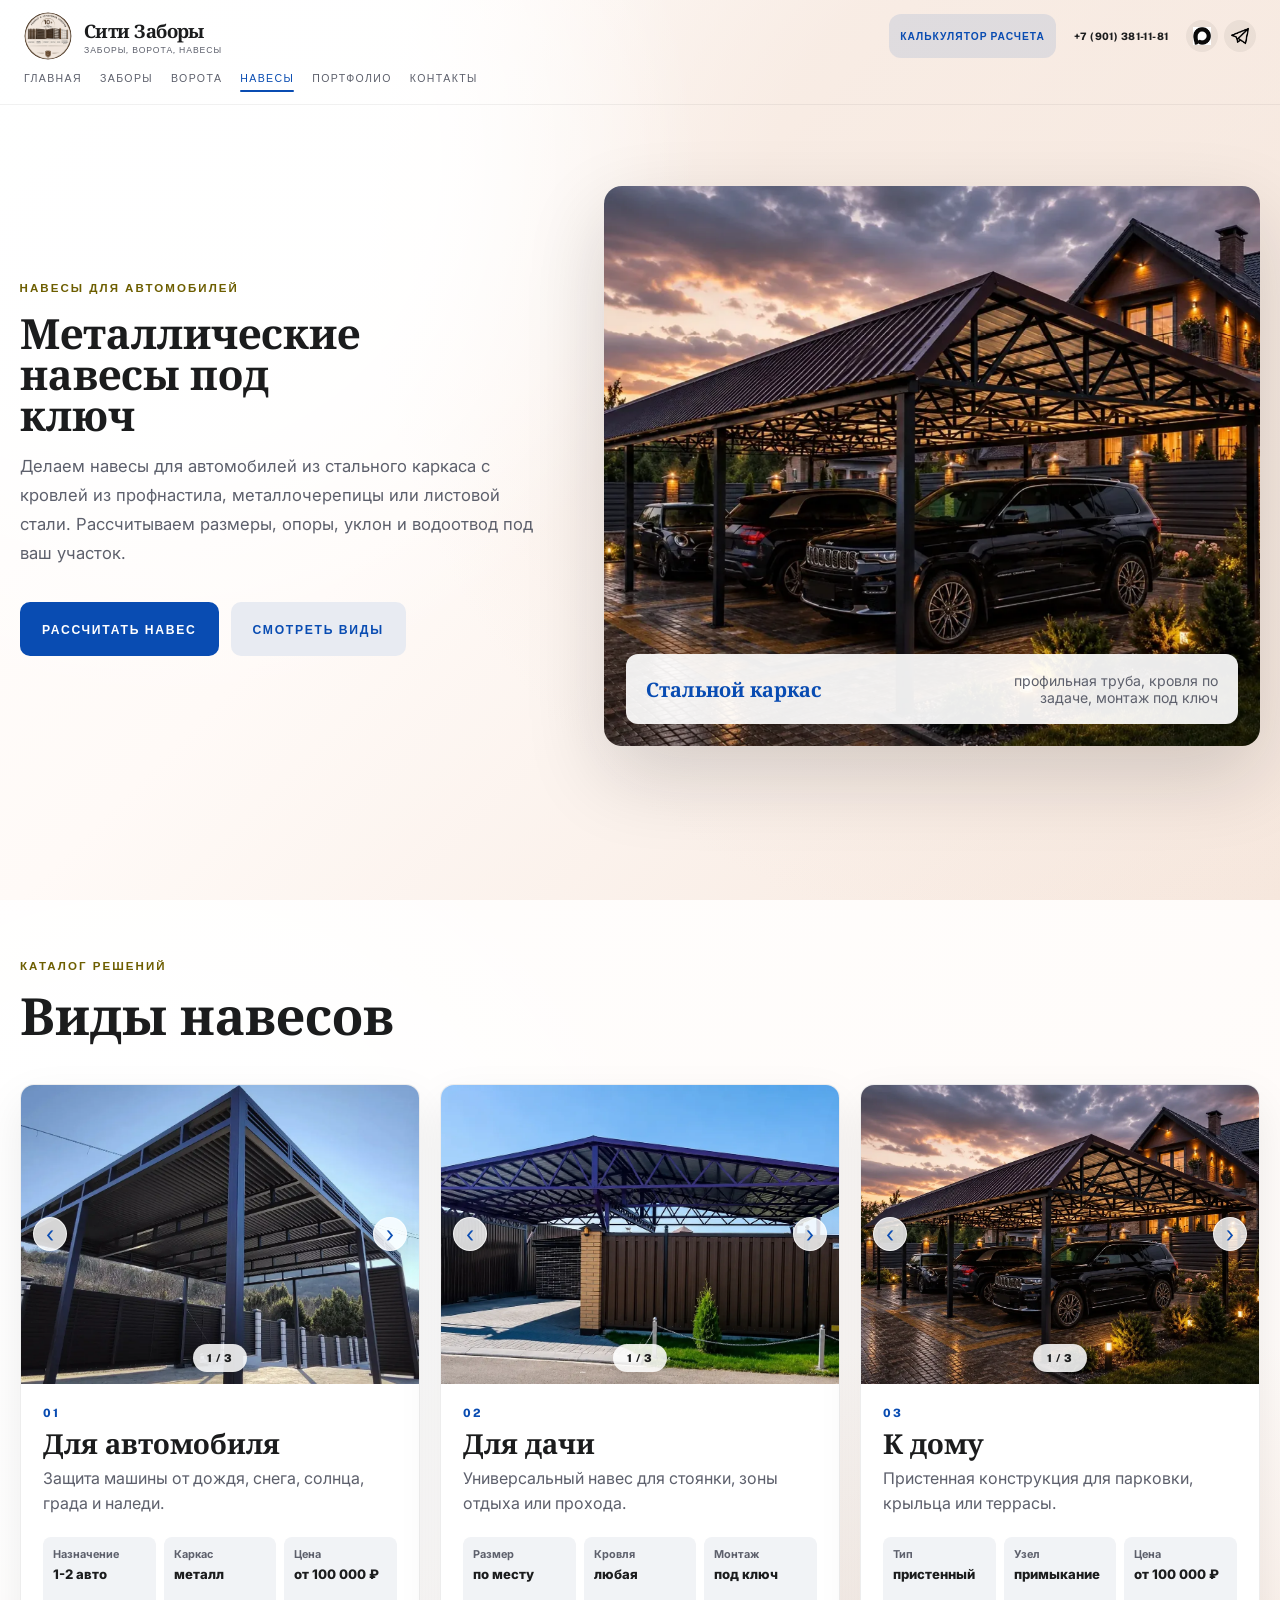
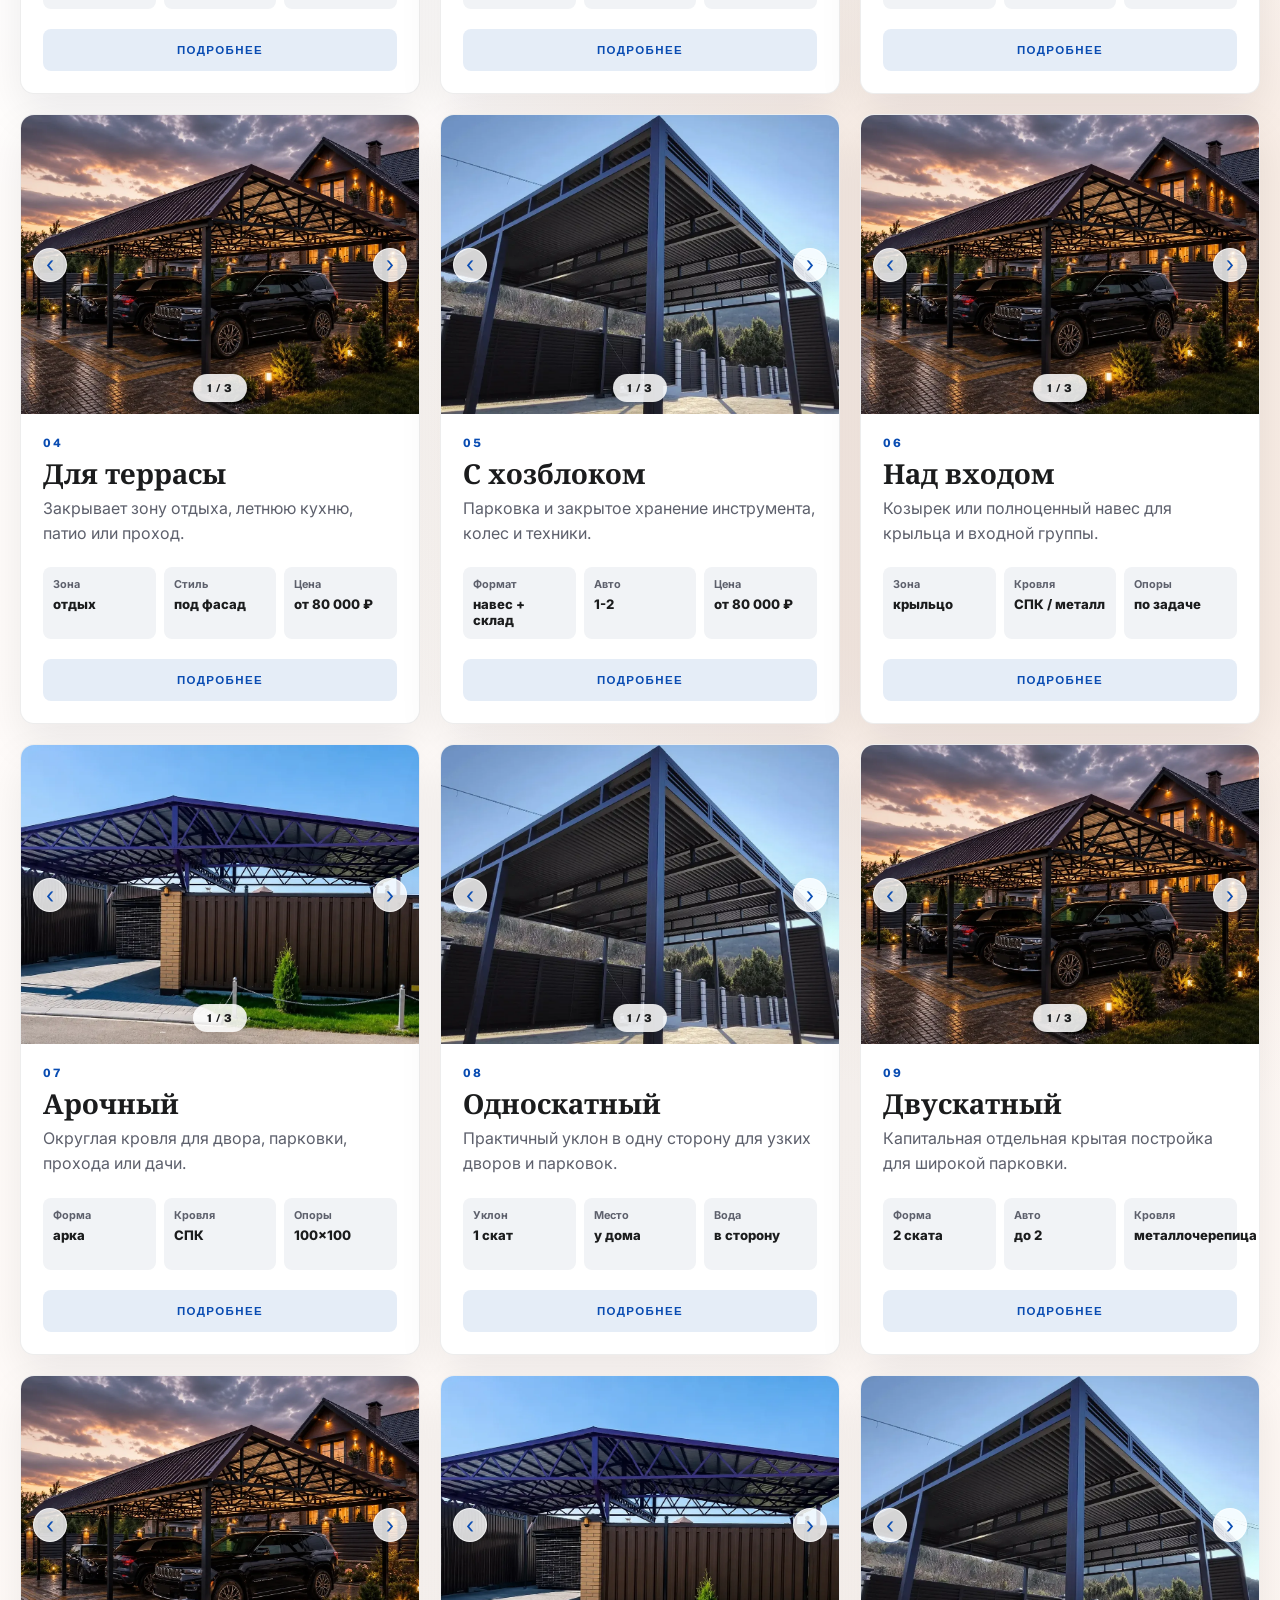
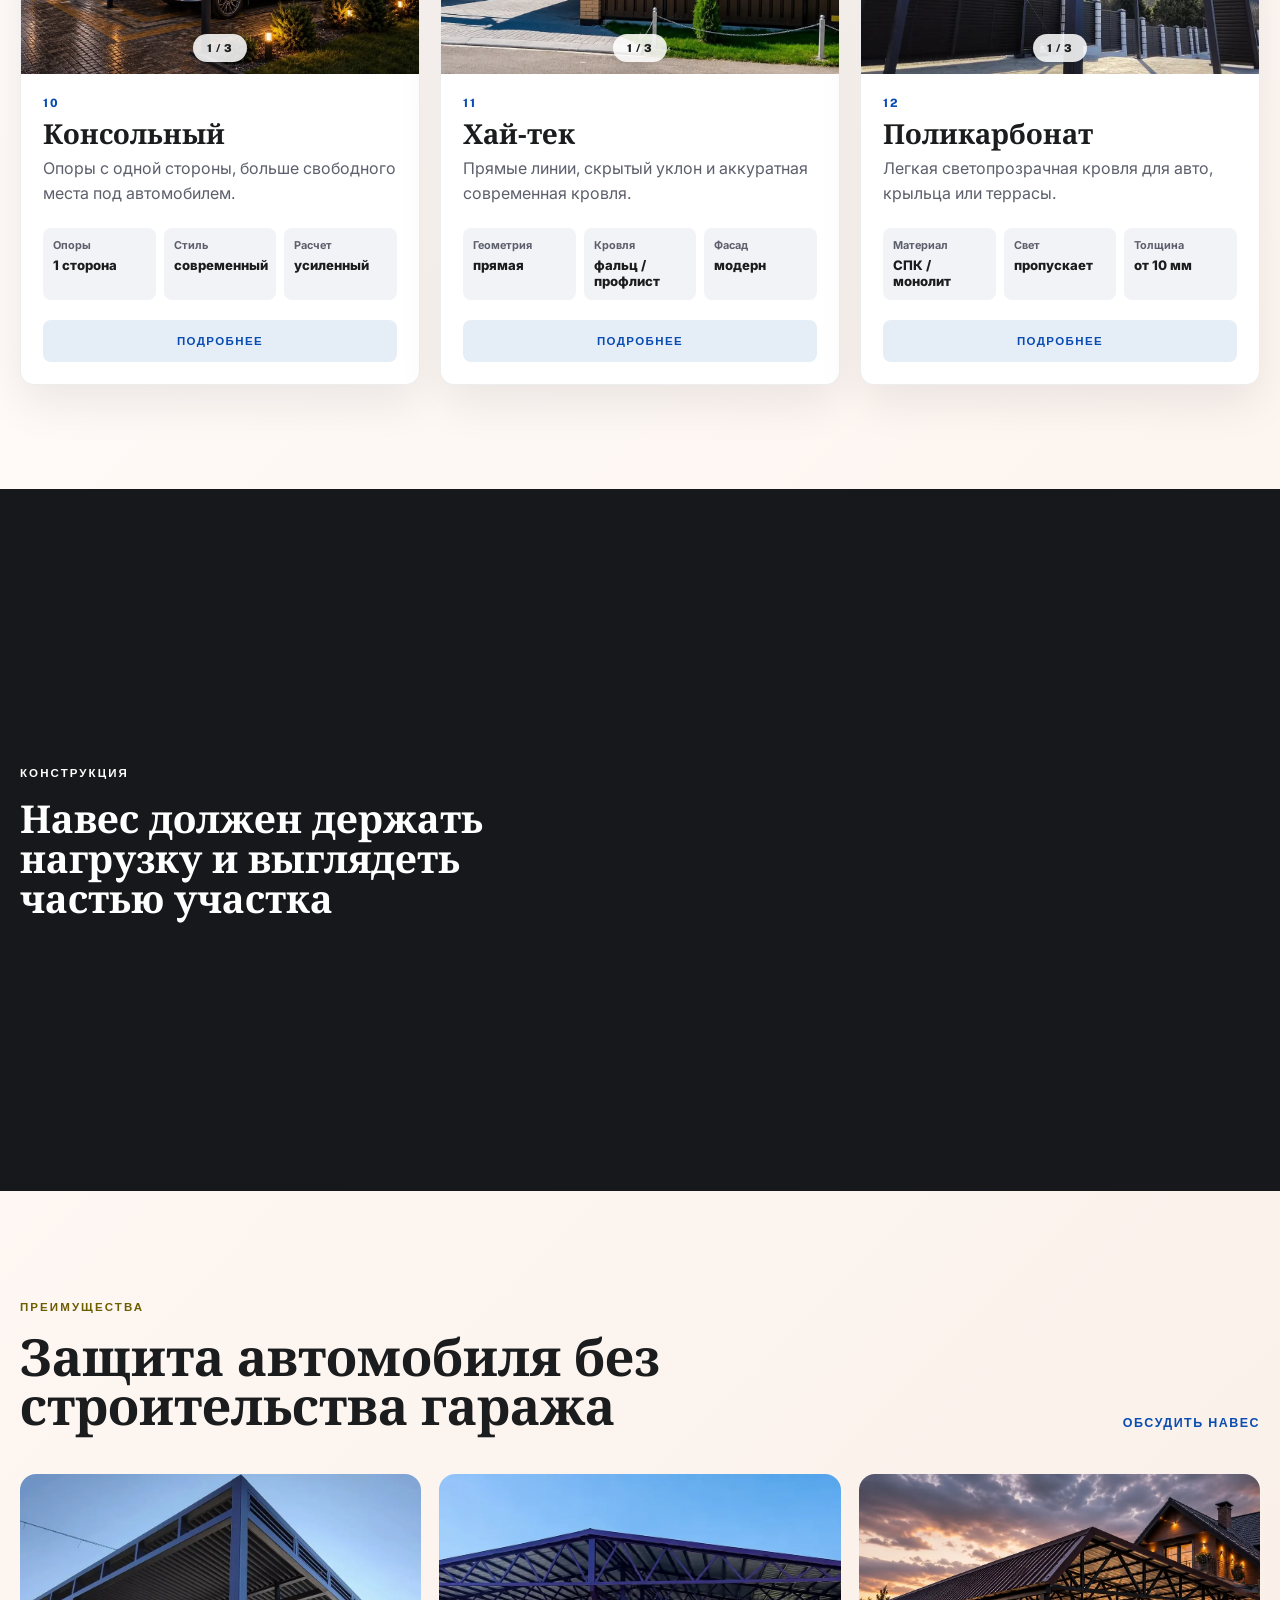
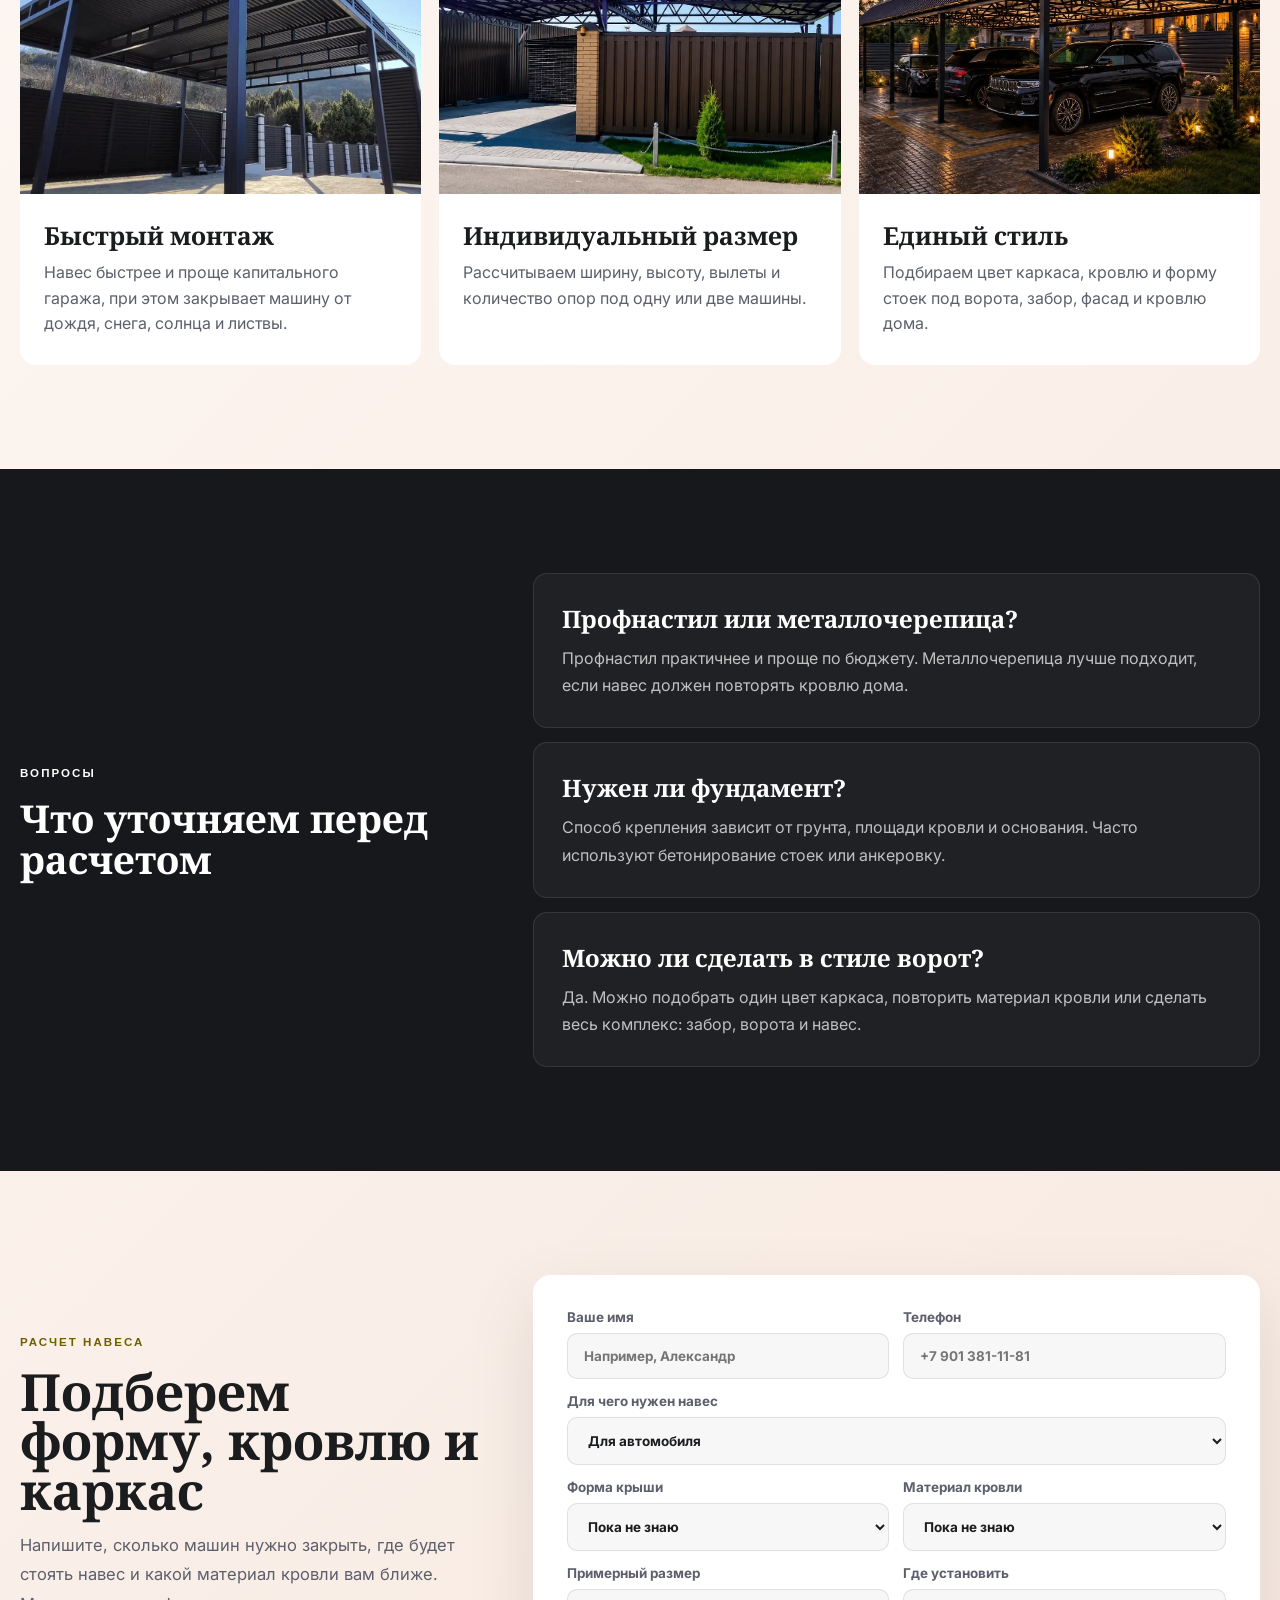
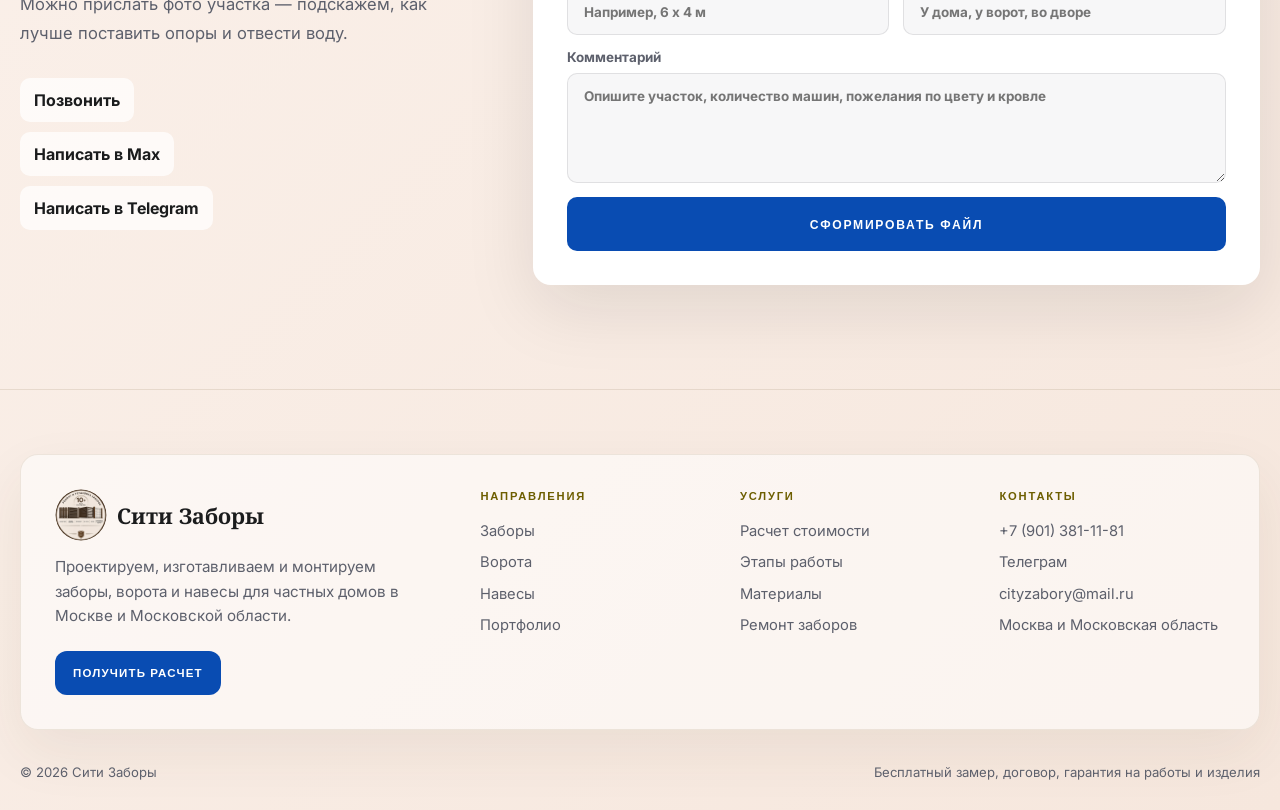
==== canopies.html @ d86d2e36 "Add files via upload" ====
<!DOCTYPE html>
<html lang="ru">
  <head>
    <meta charset="UTF-8" />
    <meta name="viewport" content="width=device-width, initial-scale=1.0" />
    <title>Сити Заборы — металлические навесы для автомобилей</title>
    <meta
      name="description"
      content="Металлические навесы для автомобилей под ключ: стальной каркас, профнастил, металлочерепица, расчет под участок и монтаж."
    />
    <link rel="preconnect" href="https://fonts.googleapis.com" />
    <link rel="preconnect" href="https://fonts.gstatic.com" crossorigin />
    <link
      href="https://fonts.googleapis.com/css2?family=Inter:wght@400;500;600;700&family=Noto+Serif:wght@400;600;700&family=Public+Sans:wght@500;600;700&display=swap"
      rel="stylesheet"
    />
    <link rel="stylesheet" href="./styles.css?v=20260618-no-quiz" />
  </head>
  <body>
    <header class="site-header">
      <div class="container header-inner">
        <a class="brand" href="./index.html">
          <span class="brand-logo-wrap">
            <img class="brand-logo" src="./assets/site-logo-new.png" alt="Логотип компании" />
          </span>
          <span class="brand-text">
            <span class="brand-title">Сити Заборы</span>
            <span class="brand-subtitle">заборы, ворота, навесы</span>
          </span>
        </a>

        <nav class="site-nav" aria-label="Основная навигация">
          <a href="./index.html">Главная</a>
          <a href="./fences.html">Заборы</a>
          <a href="./gates.html">Ворота</a>
          <a class="is-active" href="./canopies.html">Навесы</a>
          <a href="./portfolio.html">Портфолио</a>
          <a href="#canopies-contact">Контакты</a>
        </nav>

        <div class="header-tools">
          <a class="header-calc" href="./index.html#calculator">Калькулятор расчета</a>
          <a class="header-phone" href="tel:+79013811181">+7 (901) 381-11-81</a>
          <div class="header-messengers" aria-label="Мессенджеры">
            <a class="messenger-link" href="tel:+79013811181" aria-label="Max">
              <img src="./assets/max-logo.webp" alt="" />
            </a>
            <a class="messenger-link messenger-link-telegram" href="tel:+79969668691" aria-label="Телеграм">
              <img src="./assets/telegram-logo.webp" alt="" />
            </a>
          </div>
          <a class="header-action" href="#canopies-contact">Консультация</a>
        </div>
      </div>
    </header>

    <main class="fences-page canopies-catalog-page">
      <section class="fences-hero">
        <div class="container fences-hero-grid">
          <div class="fences-hero-copy">
            <span class="fences-kicker">навесы для автомобилей</span>
            <h1>Металлические навесы под ключ</h1>
            <p>
              Делаем навесы для автомобилей из стального каркаса с кровлей из
              профнастила, металлочерепицы или листовой стали. Рассчитываем размеры,
              опоры, уклон и водоотвод под ваш участок.
            </p>
            <div class="fences-hero-actions">
              <a class="fences-button" href="#canopies-contact">Рассчитать навес</a>
              <a class="fences-button fences-button-muted" href="#canopy-types">Смотреть виды</a>
            </div>
          </div>

          <div class="fences-hero-panel">
            <img src="./assets/hero-canopy-evening.webp" alt="Металлический навес для автомобилей у дома" />
            <div class="fences-hero-note">
              <strong>Стальной каркас</strong>
              <span>профильная труба, кровля по задаче, монтаж под ключ</span>
            </div>
          </div>
        </div>
      </section>

      <section class="fences-types" id="canopy-types">
        <div class="container">
          <div class="fences-section-head">
            <span class="fences-kicker">каталог решений</span>
            <h2>Виды навесов</h2>
          </div>

          <div class="fences-type-grid">
            <article class="fences-type-card" data-fence-detail="canopy-car">
              <div class="fences-type-media">
                <img src="./assets/canopy.webp" alt="Навес для автомобиля" />
              </div>
              <div class="fences-type-body">
                <span class="fences-type-index">01</span>
                <h3>Для автомобиля</h3>
                <p>Защита машины от дождя, снега, солнца, града и наледи.</p>
                <dl class="fences-specs">
                  <div><dt>Назначение</dt><dd>1-2 авто</dd></div>
                  <div><dt>Каркас</dt><dd>металл</dd></div>
                  <div><dt>Цена</dt><dd>от 100 000 ₽</dd></div>
                </dl>
                <button class="fences-type-open" type="button">Подробнее</button>
              </div>
            </article>

            <article class="fences-type-card" data-fence-detail="canopy-dacha">
              <div class="fences-type-media">
                <img src="./assets/portfolio-canopy-blue.webp" alt="Навес из профнастила" />
              </div>
              <div class="fences-type-body">
                <span class="fences-type-index">02</span>
                <h3>Для дачи</h3>
                <p>Универсальный навес для стоянки, зоны отдыха или прохода.</p>
                <dl class="fences-specs">
                  <div><dt>Размер</dt><dd>по месту</dd></div>
                  <div><dt>Кровля</dt><dd>любая</dd></div>
                  <div><dt>Монтаж</dt><dd>под ключ</dd></div>
                </dl>
                <button class="fences-type-open" type="button">Подробнее</button>
              </div>
            </article>

            <article class="fences-type-card" data-fence-detail="canopy-house">
              <div class="fences-type-media">
                <img src="./assets/hero-canopy-evening.webp" alt="Навес к дому" />
              </div>
              <div class="fences-type-body">
                <span class="fences-type-index">03</span>
                <h3>К дому</h3>
                <p>Пристенная конструкция для парковки, крыльца или террасы.</p>
                <dl class="fences-specs">
                  <div><dt>Тип</dt><dd>пристенный</dd></div>
                  <div><dt>Узел</dt><dd>примыкание</dd></div>
                  <div><dt>Цена</dt><dd>от 100 000 ₽</dd></div>
                </dl>
                <button class="fences-type-open" type="button">Подробнее</button>
              </div>
            </article>

            <article class="fences-type-card" data-fence-detail="canopy-terrace">
              <div class="fences-type-media">
                <img src="./assets/portfolio-canopy-evening.webp" alt="Навес для террасы" />
              </div>
              <div class="fences-type-body">
                <span class="fences-type-index">04</span>
                <h3>Для террасы</h3>
                <p>Закрывает зону отдыха, летнюю кухню, патио или проход.</p>
                <dl class="fences-specs">
                  <div><dt>Зона</dt><dd>отдых</dd></div>
                  <div><dt>Стиль</dt><dd>под фасад</dd></div>
                  <div><dt>Цена</dt><dd>от 80 000 ₽</dd></div>
                </dl>
                <button class="fences-type-open" type="button">Подробнее</button>
              </div>
            </article>

            <article class="fences-type-card" data-fence-detail="canopy-hozblok">
              <div class="fences-type-media">
                <img src="./assets/canopy.webp" alt="Навес с хозблоком" />
              </div>
              <div class="fences-type-body">
                <span class="fences-type-index">05</span>
                <h3>С хозблоком</h3>
                <p>Парковка и закрытое хранение инструмента, колес и техники.</p>
                <dl class="fences-specs">
                  <div><dt>Формат</dt><dd>навес + склад</dd></div>
                  <div><dt>Авто</dt><dd>1-2</dd></div>
                  <div><dt>Цена</dt><dd>от 80 000 ₽</dd></div>
                </dl>
                <button class="fences-type-open" type="button">Подробнее</button>
              </div>
            </article>

            <article class="fences-type-card" data-fence-detail="canopy-entrance">
              <div class="fences-type-media">
                <img src="./assets/hero-canopy-evening.webp" alt="Навес над входом" />
              </div>
              <div class="fences-type-body">
                <span class="fences-type-index">06</span>
                <h3>Над входом</h3>
                <p>Козырек или полноценный навес для крыльца и входной группы.</p>
                <dl class="fences-specs">
                  <div><dt>Зона</dt><dd>крыльцо</dd></div>
                  <div><dt>Кровля</dt><dd>СПК / металл</dd></div>
                  <div><dt>Опоры</dt><dd>по задаче</dd></div>
                </dl>
                <button class="fences-type-open" type="button">Подробнее</button>
              </div>
            </article>

            <article class="fences-type-card" data-fence-detail="canopy-arch">
              <div class="fences-type-media">
                <img src="./assets/portfolio-canopy-blue.webp" alt="Арочный навес" />
              </div>
              <div class="fences-type-body">
                <span class="fences-type-index">07</span>
                <h3>Арочный</h3>
                <p>Округлая кровля для двора, парковки, прохода или дачи.</p>
                <dl class="fences-specs">
                  <div><dt>Форма</dt><dd>арка</dd></div>
                  <div><dt>Кровля</dt><dd>СПК</dd></div>
                  <div><dt>Опоры</dt><dd>100x100</dd></div>
                </dl>
                <button class="fences-type-open" type="button">Подробнее</button>
              </div>
            </article>

            <article class="fences-type-card" data-fence-detail="canopy-single">
              <div class="fences-type-media">
                <img src="./assets/canopy.webp" alt="Односкатный навес" />
              </div>
              <div class="fences-type-body">
                <span class="fences-type-index">08</span>
                <h3>Односкатный</h3>
                <p>Практичный уклон в одну сторону для узких дворов и парковок.</p>
                <dl class="fences-specs">
                  <div><dt>Уклон</dt><dd>1 скат</dd></div>
                  <div><dt>Место</dt><dd>у дома</dd></div>
                  <div><dt>Вода</dt><dd>в сторону</dd></div>
                </dl>
                <button class="fences-type-open" type="button">Подробнее</button>
              </div>
            </article>

            <article class="fences-type-card" data-fence-detail="canopy-double">
              <div class="fences-type-media">
                <img src="./assets/portfolio-canopy-evening.webp" alt="Двускатный навес" />
              </div>
              <div class="fences-type-body">
                <span class="fences-type-index">09</span>
                <h3>Двускатный</h3>
                <p>Капитальная отдельная крытая постройка для широкой парковки.</p>
                <dl class="fences-specs">
                  <div><dt>Форма</dt><dd>2 ската</dd></div>
                  <div><dt>Авто</dt><dd>до 2</dd></div>
                  <div><dt>Кровля</dt><dd>металлочерепица</dd></div>
                </dl>
                <button class="fences-type-open" type="button">Подробнее</button>
              </div>
            </article>

            <article class="fences-type-card" data-fence-detail="canopy-console">
              <div class="fences-type-media">
                <img src="./assets/hero-canopy-evening.webp" alt="Консольный навес" />
              </div>
              <div class="fences-type-body">
                <span class="fences-type-index">10</span>
                <h3>Консольный</h3>
                <p>Опоры с одной стороны, больше свободного места под автомобилем.</p>
                <dl class="fences-specs">
                  <div><dt>Опоры</dt><dd>1 сторона</dd></div>
                  <div><dt>Стиль</dt><dd>современный</dd></div>
                  <div><dt>Расчет</dt><dd>усиленный</dd></div>
                </dl>
                <button class="fences-type-open" type="button">Подробнее</button>
              </div>
            </article>

            <article class="fences-type-card" data-fence-detail="canopy-hitech">
              <div class="fences-type-media">
                <img src="./assets/portfolio-canopy-blue.webp" alt="Навес хай-тек" />
              </div>
              <div class="fences-type-body">
                <span class="fences-type-index">11</span>
                <h3>Хай-тек</h3>
                <p>Прямые линии, скрытый уклон и аккуратная современная кровля.</p>
                <dl class="fences-specs">
                  <div><dt>Геометрия</dt><dd>прямая</dd></div>
                  <div><dt>Кровля</dt><dd>фальц / профлист</dd></div>
                  <div><dt>Фасад</dt><dd>модерн</dd></div>
                </dl>
                <button class="fences-type-open" type="button">Подробнее</button>
              </div>
            </article>

            <article class="fences-type-card" data-fence-detail="canopy-poly">
              <div class="fences-type-media">
                <img src="./assets/canopy.webp" alt="Навес из поликарбоната" />
              </div>
              <div class="fences-type-body">
                <span class="fences-type-index">12</span>
                <h3>Поликарбонат</h3>
                <p>Легкая светопрозрачная кровля для авто, крыльца или террасы.</p>
                <dl class="fences-specs">
                  <div><dt>Материал</dt><dd>СПК / монолит</dd></div>
                  <div><dt>Свет</dt><dd>пропускает</dd></div>
                  <div><dt>Толщина</dt><dd>от 10 мм</dd></div>
                </dl>
                <button class="fences-type-open" type="button">Подробнее</button>
              </div>
            </article>
          </div>
        </div>
      </section>

      <div class="fence-detail-modal" data-fence-modal aria-hidden="true">
        <div class="fence-detail-backdrop" data-fence-close></div>
        <section class="fence-detail-panel" role="dialog" aria-modal="true" aria-labelledby="fence-detail-title" tabindex="-1">
          <button class="fence-detail-close" type="button" data-fence-close aria-label="Закрыть подробности"></button>
          <div class="fence-detail-media">
            <img data-fence-modal-image src="./assets/canopy.webp" alt="" />
            <span data-fence-modal-tag></span>
            <div class="fence-detail-thumbs" data-fence-modal-thumbs aria-label="Фотографии навеса"></div>
          </div>
          <div class="fence-detail-content">
            <span class="fences-kicker" data-fence-modal-kicker></span>
            <h2 id="fence-detail-title" data-fence-modal-title></h2>
            <p class="fence-detail-lead" data-fence-modal-lead></p>
            <p class="fence-detail-text" data-fence-modal-text></p>
            <div class="fence-detail-specs" data-fence-modal-specs></div>
            <div class="fence-detail-columns">
              <div>
                <h3>Что важно</h3>
                <ul data-fence-modal-points></ul>
              </div>
              <div>
                <h3>Входит в монтаж</h3>
                <ul data-fence-modal-included></ul>
              </div>
            </div>
            <div class="fence-detail-actions">
              <a class="fences-button" href="#canopies-contact" data-fence-close>Заказать расчет</a>
              <a class="fences-button fences-button-muted" href="#canopies-contact" data-fence-close>Вызвать замерщика</a>
            </div>
          </div>
        </section>
      </div>

      <section class="fences-materials">
        <div class="container fences-materials-grid">
          <div>
            <span class="fences-kicker">конструкция</span>
            <h2>Навес должен держать нагрузку и выглядеть частью участка</h2>
          </div>
          <div class="fences-material-list">
            <article>
              <h3>Профильная труба</h3>
              <p>Каркас собирается из стальной профильной трубы с учетом пролета, высоты и снеговой нагрузки.</p>
            </article>
            <article>
              <h3>Кровля из металла</h3>
              <p>Профнастил, металлочерепица или листовая сталь дают плотную тень и надежную защиту от осадков.</p>
            </article>
            <article>
              <h3>Водоотвод и уклон</h3>
              <p>Продумываем уклон кровли, желоба, трубы и примыкание к дому, если навес пристроенный.</p>
            </article>
          </div>
        </div>
      </section>

      <section class="fences-projects">
        <div class="container">
          <div class="fences-section-head fences-section-head-row">
            <div>
              <span class="fences-kicker">преимущества</span>
              <h2>Защита автомобиля без строительства гаража</h2>
            </div>
            <a class="fences-text-link" href="#canopies-contact">Обсудить навес</a>
          </div>

          <div class="fences-project-grid">
            <article>
              <img src="./assets/canopy.webp" alt="Металлический каркас навеса" />
              <h3>Быстрый монтаж</h3>
              <p>Навес быстрее и проще капитального гаража, при этом закрывает машину от дождя, снега, солнца и листвы.</p>
            </article>
            <article>
              <img src="./assets/portfolio-canopy-blue.webp" alt="Двускатный навес у частного дома" />
              <h3>Индивидуальный размер</h3>
              <p>Рассчитываем ширину, высоту, вылеты и количество опор под одну или две машины.</p>
            </article>
            <article>
              <img src="./assets/hero-canopy-evening.webp" alt="Навес в едином стиле с домом" />
              <h3>Единый стиль</h3>
              <p>Подбираем цвет каркаса, кровлю и форму стоек под ворота, забор, фасад и кровлю дома.</p>
            </article>
          </div>
        </div>
      </section>

      <section class="fences-materials canopies-faq-section">
        <div class="container fences-materials-grid">
          <div>
            <span class="fences-kicker">вопросы</span>
            <h2>Что уточняем перед расчетом</h2>
          </div>
          <div class="fences-material-list">
            <article>
              <h3>Профнастил или металлочерепица?</h3>
              <p>Профнастил практичнее и проще по бюджету. Металлочерепица лучше подходит, если навес должен повторять кровлю дома.</p>
            </article>
            <article>
              <h3>Нужен ли фундамент?</h3>
              <p>Способ крепления зависит от грунта, площади кровли и основания. Часто используют бетонирование стоек или анкеровку.</p>
            </article>
            <article>
              <h3>Можно ли сделать в стиле ворот?</h3>
              <p>Да. Можно подобрать один цвет каркаса, повторить материал кровли или сделать весь комплекс: забор, ворота и навес.</p>
            </article>
          </div>
        </div>
      </section>

      <section class="fences-contact" id="canopies-contact">
        <div class="container fences-contact-grid">
          <div class="fences-contact-copy">
            <span class="fences-kicker">расчет навеса</span>
            <h2>Подберем форму, кровлю и каркас</h2>
            <p>
              Напишите, сколько машин нужно закрыть, где будет стоять навес и какой
              материал кровли вам ближе. Можно прислать фото участка — подскажем,
              как лучше поставить опоры и отвести воду.
            </p>
            <div class="fences-contact-cards">
              <a href="tel:+79013811181">Позвонить</a>
              <a href="https://web.max.ru/" target="_blank" rel="noopener">Написать в Max</a>
              <a href="tg://resolve?phone=79969668691">Написать в Telegram</a>
            </div>
          </div>

          <form class="fences-form canopy-brief-form" data-canopy-brief>
            <div class="canopy-brief-row">
              <label>
                <span>Ваше имя</span>
                <input name="name" type="text" placeholder="Например, Александр" required />
              </label>
              <label>
                <span>Телефон</span>
                <input name="phone" type="tel" placeholder="+7 901 381-11-81" required />
              </label>
            </div>
            <label>
              <span>Для чего нужен навес</span>
              <select name="purpose">
                <option>Для автомобиля</option>
                <option>Для дачи</option>
                <option>К дому</option>
                <option>Для террасы</option>
                <option>Над входом</option>
                <option>Нужна консультация</option>
              </select>
            </label>
            <div class="canopy-brief-row">
              <label>
                <span>Форма крыши</span>
                <select name="roof">
                  <option>Пока не знаю</option>
                  <option>Арочная</option>
                  <option>Односкатная</option>
                  <option>Двускатная</option>
                  <option>Прямая / хай-тек</option>
                  <option>Консольная</option>
                </select>
              </label>
              <label>
                <span>Материал кровли</span>
                <select name="material">
                  <option>Пока не знаю</option>
                  <option>Поликарбонат</option>
                  <option>Монолитный поликарбонат</option>
                  <option>Профнастил</option>
                  <option>Металлочерепица</option>
                  <option>Мягкая кровля</option>
                  <option>Фальцевая кровля</option>
                </select>
              </label>
            </div>
            <div class="canopy-brief-row">
              <label>
                <span>Примерный размер</span>
                <input name="size" type="text" placeholder="Например, 6 x 4 м" />
              </label>
              <label>
                <span>Где установить</span>
                <input name="place" type="text" placeholder="У дома, у ворот, во дворе" />
              </label>
            </div>
            <label>
              <span>Комментарий</span>
              <textarea name="comment" rows="5" placeholder="Опишите участок, количество машин, пожелания по цвету и кровле"></textarea>
            </label>
            <button class="fences-button fences-button-full" type="submit">Сформировать файл</button>
            <div class="canopy-brief-result" data-canopy-brief-result hidden>
              <strong>Файл с ответами готов</strong>
              <span>Скачайте файл и приложите его в открытом чате.</span>
              <a class="fences-button fences-button-muted" href="#" download="brief-naves.txt" data-canopy-brief-download>Скачать файл</a>
              <div class="canopy-brief-actions">
                <a href="https://web.max.ru/" target="_blank" rel="noopener">Отправить в Max</a>
                <a href="tg://resolve?phone=79969668691">Отправить в Telegram</a>
              </div>
            </div>
          </form>
        </div>
      </section>

      <footer class="site-footer">
        <div class="container footer-shell">
          <div class="footer-main">
            <div class="footer-brand">
              <div class="footer-brand-row">
                <img class="footer-logo" src="./assets/site-logo-new.png" alt="Логотип компании" />
                <strong>Сити Заборы</strong>
              </div>
              <p>
                Проектируем, изготавливаем и монтируем заборы, ворота и навесы
                для частных домов в Москве и Московской области.
              </p>
              <a class="footer-cta" href="./index.html#contact">Получить расчет</a>
            </div>
            <nav class="footer-column" aria-label="Направления">
              <span>Направления</span>
              <a href="./fences.html">Заборы</a>
              <a href="./gates.html">Ворота</a>
              <a href="./canopies.html">Навесы</a>
              <a href="./portfolio.html">Портфолио</a>
            </nav>
            <nav class="footer-column" aria-label="Услуги">
              <span>Услуги</span>
              <a href="./index.html#calculator">Расчет стоимости</a>
              <a href="./index.html#process">Этапы работы</a>
              <a href="./index.html#materials-sale">Материалы</a>
              <a href="./index.html#repair">Ремонт заборов</a>
            </nav>
            <div class="footer-column">
              <span>Контакты</span>
              <a href="tel:+79013811181">+7 (901) 381-11-81</a>
              <a href="tg://resolve?phone=79969668691">Телеграм</a>
              <a href="mailto:cityzabory@mail.ru">cityzabory@mail.ru</a>
              <p>Москва и Московская область</p>
            </div>
          </div>
          <div class="footer-bottom">
            <span>© 2026 Сити Заборы</span>
            <span>Бесплатный замер, договор, гарантия на работы и изделия</span>
          </div>
        </div>
      </footer>
    </main>
    <script src="./assets/site-effects.js?v=20260618-no-quiz"></script>
  </body>
</html>
---- styles.css ----
:root {
  --background: #fffaf7;
  --surface-lowest: #ffffff;
  --surface-low: #fbf1ea;
  --surface-high: #f2e4da;
  --surface-dim: #e8d7cb;
  --surface-dark: #17181c;
  --surface-dark-soft: #202126;
  --text: #1b1c1d;
  --muted: #5d606c;
  --primary: #094cb2;
  --primary-soft: #3366cc;
  --tertiary: #6d5e00;
  --white: #ffffff;
  --cream: #f5e6dc;
  --cream-soft: #fffaf6;
  --cream-line: rgba(139, 112, 76, 0.16);
  --page-gradient:
    radial-gradient(circle at 12% 18%, rgba(255, 255, 255, 0.9) 0 18rem, transparent 34rem),
    radial-gradient(circle at 84% 28%, rgba(245, 230, 220, 0.7) 0 20rem, transparent 44rem),
    linear-gradient(135deg, #ffffff 0%, #fffaf7 42%, #f6e7dd 100%);
  --page-gradient-header: var(--page-gradient);
  --page-gradient-header-scrolled: rgba(255, 250, 247, 0.78);
  --container: 1240px;
  --radius-sm: 12px;
  --radius-md: 18px;
  --radius-lg: 28px;
}

* {
  box-sizing: border-box;
}

html {
  min-height: 100%;
  background: var(--page-gradient);
  scroll-behavior: smooth;
  overflow-x: hidden;
}

body {
  min-height: 100%;
  margin: 0;
  background: var(--page-gradient);
  background-attachment: fixed;
  color: var(--text);
  font-family: "Inter", sans-serif;
  overflow-x: hidden;
}

img {
  display: block;
  width: 100%;
  height: auto;
}

a {
  color: inherit;
  text-decoration: none;
}

button,
input,
select,
textarea {
  font: inherit;
}

.container {
  width: min(var(--container), calc(100% - 40px));
  margin: 0 auto;
}

.site-header {
  position: sticky;
  top: 0;
  z-index: 50;
  background: var(--page-gradient-header);
  background-attachment: fixed;
  backdrop-filter: none;
  border-bottom: 1px solid rgba(27, 28, 29, 0.06);
  transition: background-color 0.25s ease, box-shadow 0.25s ease, border-color 0.25s ease, backdrop-filter 0.25s ease;
}

.site-header.is-scrolled {
  background: var(--page-gradient-header-scrolled);
  background-attachment: initial;
  -webkit-backdrop-filter: blur(18px) saturate(1.18);
  backdrop-filter: blur(18px) saturate(1.18);
  border-color: rgba(9, 76, 178, 0.12);
  box-shadow: 0 18px 48px rgba(17, 18, 22, 0.1);
}

@media (min-width: 761px) {
  body {
    padding-top: 82px;
  }

  .site-header {
    position: fixed;
    right: 0;
    left: 0;
    top: 0;
  }
}

.header-inner {
  display: grid;
  grid-template-columns: auto minmax(0, 1fr) auto;
  align-items: center;
  justify-content: space-between;
  gap: clamp(22px, 1.8vw, 34px);
  padding: 14px 0;
}

.site-header .container.header-inner {
  width: min(1580px, calc(100% - 48px));
}

.brand {
  display: flex;
  align-items: center;
  gap: 12px;
  flex: 0 0 auto;
  min-width: max-content;
}

.brand-logo-wrap {
  display: grid;
  place-items: center;
  width: 60px;
  height: 60px;
  overflow: hidden;
  flex: 0 0 auto;
  border-radius: 50%;
}

.brand-logo {
  width: 100%;
  height: 100%;
  border-radius: 50%;
  clip-path: circle(49% at 50% 50%);
  object-fit: contain;
  transition: transform 0.25s ease, filter 0.25s ease;
}

.brand:hover .brand-logo {
  filter: drop-shadow(0 8px 14px rgba(9, 76, 178, 0.18));
  transform: translateY(-1px) scale(1.03);
}

.brand-text {
  display: flex;
  flex-direction: column;
  gap: 2px;
}

.brand-title {
  font-family: "Noto Serif", serif;
  font-size: 1.28rem;
  font-weight: 700;
  letter-spacing: -0.03em;
  white-space: nowrap;
}

.brand-subtitle {
  font-family: "Public Sans", sans-serif;
  font-size: 0.58rem;
  letter-spacing: 0.13em;
  text-transform: uppercase;
  color: var(--muted);
  white-space: nowrap;
}

.site-nav {
  display: flex;
  align-items: center;
  justify-content: center;
  gap: clamp(18px, 1.25vw, 24px);
  min-width: 0;
  font-family: "Public Sans", sans-serif;
  font-size: clamp(0.66rem, 0.62vw, 0.74rem);
  letter-spacing: 0.13em;
  text-transform: uppercase;
  color: var(--muted);
  white-space: nowrap;
}

.site-nav a:hover {
  color: var(--primary);
}

.site-nav a.is-active {
  color: var(--primary);
}

.site-nav a {
  position: relative;
  transition: color 0.22s ease;
}

.site-nav a::after {
  content: "";
  position: absolute;
  left: 0;
  right: 0;
  bottom: -8px;
  height: 2px;
  border-radius: 999px;
  background: var(--primary);
  transform: scaleX(0);
  transform-origin: center;
  transition: transform 0.24s ease;
}

.site-nav a:hover::after,
.site-nav a.is-active::after {
  transform: scaleX(1);
}

.header-tools {
  display: flex;
  align-items: center;
  gap: 10px;
  min-width: 0;
  justify-content: flex-end;
  white-space: nowrap;
}

.header-calc,
.header-phone {
  display: inline-flex;
  align-items: center;
  justify-content: center;
  min-height: 44px;
  border-radius: var(--radius-sm);
  font-family: "Public Sans", sans-serif;
  font-size: clamp(0.64rem, 0.68vw, 0.72rem);
  font-weight: 800;
  letter-spacing: 0.1em;
  text-transform: uppercase;
  white-space: nowrap;
}

.header-calc {
  padding: 0 clamp(10px, 0.9vw, 14px);
  background: rgba(9, 76, 178, 0.1);
  color: var(--primary);
  transition: transform 0.22s ease, background-color 0.22s ease, box-shadow 0.22s ease;
}

.header-phone {
  padding: 0 clamp(6px, 0.75vw, 10px);
  color: var(--text);
  letter-spacing: 0.04em;
  transition: color 0.22s ease, transform 0.22s ease;
}

.header-calc:hover {
  background: rgba(9, 76, 178, 0.15);
  box-shadow: 0 10px 24px rgba(9, 76, 178, 0.12);
  transform: translateY(-1px);
}

.header-phone:hover {
  color: var(--primary);
  transform: translateY(-1px);
}

.header-messengers,
.gates-stitch-messengers {
  display: flex;
  align-items: center;
  gap: 6px;
}

.messenger-link,
.gates-stitch-messengers a {
  display: grid;
  place-items: center;
  width: 34px;
  height: 34px;
  border-radius: 999px;
  background: rgba(27, 28, 29, 0.06);
  overflow: hidden;
  transition: transform 0.22s ease, background-color 0.22s ease, box-shadow 0.22s ease;
}

.messenger-link:hover,
.gates-stitch-messengers a:hover {
  background: rgba(9, 76, 178, 0.1);
  box-shadow: 0 10px 22px rgba(17, 18, 22, 0.1);
  transform: translateY(-2px) scale(1.04);
}

.messenger-link img,
.gates-stitch-messengers img {
  width: 18px;
  height: 18px;
  object-fit: contain;
}

.messenger-link-telegram img {
  mix-blend-mode: multiply;
}

.header-action,
.button {
  position: relative;
  display: inline-flex;
  align-items: center;
  justify-content: center;
  min-height: 52px;
  padding: 0 clamp(14px, 1vw, 18px);
  border: 0;
  border-radius: var(--radius-sm);
  font-family: "Public Sans", sans-serif;
  font-size: clamp(0.68rem, 0.7vw, 0.74rem);
  font-weight: 700;
  letter-spacing: 0.14em;
  text-transform: uppercase;
  cursor: pointer;
  overflow: hidden;
  box-shadow: 0 14px 34px rgba(9, 76, 178, 0.16);
  transition: transform 0.2s ease, opacity 0.18s ease, background-color 0.18s ease, box-shadow 0.2s ease;
}

.header-action:hover,
.button:hover {
  box-shadow: 0 18px 44px rgba(9, 76, 178, 0.22);
  transform: translateY(-2px);
}

.header-action::after,
.button::after {
  content: "";
  position: absolute;
  inset: 0 auto 0 -120%;
  width: 70%;
  background: linear-gradient(90deg, transparent, rgba(255, 255, 255, 0.24), transparent);
  transform: skewX(-18deg);
  transition: left 0.55s ease;
}

.header-action:hover::after,
.button:hover::after {
  left: 150%;
}

.header-action,
.button-primary {
  background: linear-gradient(90deg, var(--primary), var(--primary-soft));
  color: var(--white);
}

.button-secondary {
  background: rgba(255, 255, 255, 0.14);
  color: var(--white);
}

.button-ghost {
  padding-inline: 0;
  min-height: auto;
  background: transparent;
  color: rgba(27, 28, 29, 0.45);
}

.button-full {
  width: 100%;
}

.hero {
  position: relative;
  padding: 28px 0 30px;
  overflow: visible;
}

.hero-shell {
  width: min(var(--container), calc(100% - 40px));
}

.hero-card {
  position: relative;
  min-height: clamp(520px, 63vh, 720px);
  overflow: hidden;
  border: 1px solid rgba(139, 112, 76, 0.16);
  border-radius: 24px;
  background: var(--surface-dark);
  box-shadow: 0 28px 76px rgba(24, 25, 28, 0.13);
  isolation: isolate;
}

.hero-media,
.hero-overlay,
.hero-graphics {
  position: absolute;
  inset: 0;
}

.hero-media {
  overflow: hidden;
  z-index: 0;
  border-radius: inherit;
}

.hero-track {
  position: absolute;
  inset: 0;
  width: 100%;
  height: 100%;
  overflow: hidden;
}

.hero-slide {
  position: absolute;
  inset: 0;
  width: 100%;
  height: 100%;
  object-fit: cover;
  transform: translate3d(100%, 0, 0) scale(1.03);
  filter: saturate(1.05) contrast(1.05);
  transition: transform 900ms ease;
  will-change: transform;
}

.hero-slide.is-active {
  transform: translate3d(0, 0, 0) scale(1.03);
  z-index: 2;
}

.hero-slide.is-next {
  transform: translate3d(100%, 0, 0) scale(1.03);
  z-index: 3;
}

.hero-slide.is-next.is-active {
  transform: translate3d(0, 0, 0) scale(1.03);
}

.hero-slide.is-leaving {
  transform: translate3d(-100%, 0, 0) scale(1.03);
  z-index: 2;
}

.hero-overlay {
  z-index: 2;
  pointer-events: none;
  background:
    radial-gradient(circle at 50% 50%, rgba(9, 76, 178, 0.16), transparent 42%),
    linear-gradient(180deg, rgba(3, 4, 8, 0.42), rgba(3, 4, 8, 0.52)),
    linear-gradient(90deg, rgba(3, 4, 8, 0.26), rgba(3, 4, 8, 0.08), rgba(3, 4, 8, 0.28));
}

.hero-graphics {
  z-index: 3;
  pointer-events: none;
  opacity: 0.95;
}

.hero-graphics::before {
  content: "";
  position: absolute;
  inset: 0;
  background:
    linear-gradient(90deg, rgba(255, 255, 255, 0.09) 0 1px, transparent 1px 100%),
    linear-gradient(180deg, rgba(255, 255, 255, 0.08) 0 1px, transparent 1px 100%);
  background-size: 52px 52px;
  mask-image: radial-gradient(circle at 50% 46%, black 0 28%, transparent 70%);
  opacity: 0.28;
}

.hero-wire {
  position: absolute;
  height: 2px;
  border-radius: 999px;
  background: linear-gradient(90deg, transparent, rgba(255, 255, 255, 0.46), rgba(255, 90, 31, 0.8), transparent);
  box-shadow: 0 0 28px rgba(255, 90, 31, 0.28);
  transform-origin: center;
  animation: heroWireFloat 6.5s ease-in-out infinite;
}

.hero-wire-one {
  width: min(420px, 34vw);
  top: 26%;
  right: 7%;
  transform: rotate(-12deg);
}

.hero-wire-two {
  width: min(360px, 30vw);
  left: 7%;
  bottom: 24%;
  transform: rotate(10deg);
  animation-delay: -2.4s;
}

.hero-pulse {
  position: absolute;
  width: 138px;
  height: 138px;
  border: 1px solid rgba(255, 255, 255, 0.35);
  border-radius: 999px;
  box-shadow: inset 0 0 32px rgba(255, 255, 255, 0.09), 0 0 40px rgba(9, 76, 178, 0.16);
  animation: heroPulse 4.8s ease-in-out infinite;
}

.hero-pulse-one {
  top: 18%;
  left: 12%;
}

.hero-pulse-two {
  right: 14%;
  bottom: 17%;
  width: 104px;
  height: 104px;
  animation-delay: -1.8s;
}

.hero-scan {
  position: absolute;
  inset: 0 auto 0 -35%;
  width: 28%;
  background: linear-gradient(90deg, transparent, rgba(255, 255, 255, 0.13), transparent);
  transform: skewX(-16deg);
  animation: heroScan 7s ease-in-out infinite;
}

.hero-inner {
  position: relative;
  z-index: 4;
  display: flex;
  justify-content: center;
  align-items: center;
  min-height: inherit;
  padding: clamp(74px, 9vw, 132px) clamp(20px, 5vw, 70px);
  text-align: center;
}

.hero-copy {
  max-width: 1180px;
  color: var(--white);
  animation: fadeLift 0.9s ease both;
}

.eyebrow,
.section-label {
  display: inline-flex;
  align-items: center;
  min-height: 30px;
  padding: 0 12px;
  border-radius: 999px;
  background: rgba(109, 94, 0, 0.9);
  color: var(--white);
  font-family: "Public Sans", sans-serif;
  font-size: 0.65rem;
  font-weight: 700;
  letter-spacing: 0.18em;
  text-transform: uppercase;
}

.section-label {
  background: transparent;
  color: var(--tertiary);
  padding: 0;
  min-height: auto;
}

.section-label.accent {
  color: #efe08b;
}

.hero h1,
.section-head h2,
.calculator-head h2,
.contact-copy h2 {
  margin: 0;
  font-family: "Noto Serif", serif;
  letter-spacing: -0.04em;
}

.hero h1 {
  font-family: "Public Sans", sans-serif;
  font-size: clamp(2.45rem, 4.9vw, 5.55rem);
  font-weight: 800;
  letter-spacing: 0;
  line-height: 0.96;
  max-width: min(1060px, 90vw);
  text-transform: uppercase;
  text-shadow: 0 10px 30px rgba(0, 0, 0, 0.22);
}

.hero-title-accent {
  position: relative;
  display: inline-block;
  margin: 0 0.08em;
  color: #fff4dc;
  font-family: "Marck Script", cursive;
  font-size: 1.22em;
  font-weight: 400;
  line-height: 0.72;
  text-transform: none;
  text-shadow:
    0 10px 24px rgba(0, 0, 0, 0.28),
    0 0 22px rgba(255, 90, 31, 0.34);
  transform: rotate(-3deg) translateY(0.05em);
  white-space: nowrap;
}

.hero-title-accent::after {
  content: "";
  position: absolute;
  left: -0.1em;
  right: -0.12em;
  bottom: 0.04em;
  z-index: -1;
  height: 0.28em;
  border-radius: 999px;
  background: linear-gradient(90deg, rgba(255, 90, 31, 0.1), rgba(255, 90, 31, 0.82), rgba(240, 200, 74, 0.62));
  filter: blur(0.5px);
  transform: rotate(1.5deg);
}

.hero-title-line {
  display: block;
  white-space: nowrap;
}

.hero p,
.section-head p,
.service-card-copy p,
.process-grid p,
.showcase-copy p,
.contact-copy p,
.form-note,
.calculator-head p {
  color: var(--muted);
  line-height: 1.72;
}

.hero p {
  max-width: 40ch;
  margin: 26px 0 0;
  color: rgba(255, 255, 255, 0.8);
  font-size: 1.06rem;
  text-shadow: 0 8px 24px rgba(0, 0, 0, 0.22);
}

.hero-actions {
  display: flex;
  justify-content: center;
  flex-wrap: wrap;
  gap: 14px;
  margin-top: 34px;
}

.hero .button-primary {
  background: linear-gradient(90deg, var(--primary), var(--primary-soft));
  box-shadow: 0 18px 44px rgba(9, 76, 178, 0.22);
}

.hero .button-secondary {
  border: 1px solid rgba(255, 255, 255, 0.18);
  background: rgba(255, 255, 255, 0.12);
  box-shadow: 0 18px 44px rgba(0, 0, 0, 0.12);
}

.product-strip {
  background: transparent;
  border-bottom: 0;
}

.product-strip-grid {
  display: grid;
  grid-template-columns: repeat(6, minmax(0, 1fr));
  gap: 30px;
  padding: 24px 0 28px;
}

.product-tile {
  display: grid;
  justify-items: center;
  align-content: start;
  gap: 10px;
  min-height: 126px;
  color: #101f59;
  text-align: center;
  transition: transform 0.2s ease, color 0.2s ease;
}

.product-tile:hover {
  color: var(--primary);
  transform: translateY(-3px);
}

.product-tile svg {
  width: 64px;
  height: 64px;
  fill: none;
  stroke: currentColor;
  stroke-width: 5;
  stroke-linecap: round;
  stroke-linejoin: round;
  transition: transform 0.25s ease;
}

.product-tile span {
  color: var(--text);
  font-size: clamp(0.82rem, 1.02vw, 0.98rem);
  font-weight: 800;
  line-height: 1.24;
  transition: transform 0.25s ease, color 0.25s ease;
}

.product-strip .product-tile:hover {
  box-shadow: none;
  transform: none;
}

.product-strip .product-tile:hover svg,
.product-strip .product-tile:hover span {
  color: var(--primary);
  transform: translateY(-5px);
}

.metrics {
  position: relative;
  padding: 76px 0 70px;
  background: transparent;
  overflow: hidden;
}

.metrics::before {
  content: none;
  position: absolute;
  inset: 28px max(18px, calc((100vw - var(--container)) / 2)) auto;
  height: 1px;
  background: linear-gradient(90deg, transparent, rgba(9, 76, 178, 0.28), rgba(240, 200, 74, 0.55), transparent);
  opacity: 0.8;
}

.metrics-wrap {
  display: grid;
  gap: 22px;
}

.metrics-showcase {
  position: relative;
  display: grid;
  grid-template-columns: minmax(360px, 0.86fr) minmax(0, 1fr);
  gap: clamp(24px, 4vw, 58px);
  align-items: center;
  padding: clamp(22px, 3vw, 38px);
  border: 1px solid rgba(139, 112, 76, 0.14);
  border-radius: var(--radius-md);
  background:
    linear-gradient(135deg, rgba(255, 255, 255, 0.9), rgba(255, 250, 246, 0.78)),
    radial-gradient(circle at 86% 14%, rgba(9, 76, 178, 0.14), transparent 38%);
  box-shadow: 0 24px 70px rgba(67, 51, 28, 0.08);
  isolation: isolate;
  overflow: hidden;
}

.metrics-showcase::after {
  content: "";
  position: absolute;
  inset: -40% auto -40% -42%;
  z-index: 0;
  width: 42%;
  background: linear-gradient(100deg, transparent, rgba(255, 255, 255, 0.58), transparent);
  transform: skewX(-15deg);
  animation: metricsSweep 6.4s ease-in-out infinite;
}

.metrics-media {
  position: relative;
  z-index: 1;
  min-height: clamp(330px, 31vw, 438px);
}

.metrics-media > img:not(.metrics-thumb) {
  height: clamp(330px, 31vw, 438px);
  border-radius: var(--radius-sm);
  object-fit: cover;
  box-shadow: 0 24px 52px rgba(24, 25, 28, 0.16);
}

.metrics-thumb {
  position: absolute;
  width: clamp(128px, 12vw, 178px);
  height: clamp(104px, 9vw, 138px);
  border: 6px solid var(--white);
  border-radius: 12px;
  object-fit: cover;
  box-shadow: 0 16px 38px rgba(24, 25, 28, 0.2);
}

.metrics-thumb-one {
  right: -16px;
  top: 34px;
  transform: rotate(3deg);
}

.metrics-thumb-two {
  left: 28px;
  bottom: -14px;
  transform: rotate(-3deg);
}

.metrics-badge {
  position: absolute;
  right: 18px;
  bottom: 22px;
  display: inline-flex;
  max-width: min(250px, 70%);
  min-height: 48px;
  align-items: center;
  padding: 0 16px;
  border-radius: var(--radius-sm);
  background: rgba(9, 76, 178, 0.96);
  color: var(--white);
  font-family: "Public Sans", sans-serif;
  font-size: 0.72rem;
  font-weight: 800;
  letter-spacing: 0.1em;
  line-height: 1.35;
  text-transform: uppercase;
  box-shadow: 0 18px 36px rgba(9, 76, 178, 0.25);
}

.metrics-copy {
  position: relative;
  z-index: 1;
  max-width: 640px;
}

.metrics-copy h2 {
  margin: 14px 0 0;
  color: var(--text);
  font-family: "Noto Serif", serif;
  font-size: clamp(2rem, 4.2vw, 4rem);
  line-height: 1.02;
  letter-spacing: -0.04em;
}

.metrics-copy p {
  max-width: 58ch;
  margin: 20px 0 0;
  color: var(--muted);
  font-size: 1rem;
  line-height: 1.72;
}

.metrics-proof {
  display: grid;
  grid-template-columns: repeat(3, minmax(0, 1fr));
  gap: 10px;
  margin-top: 26px;
}

.metrics-proof span {
  display: grid;
  gap: 4px;
  min-height: 96px;
  align-content: center;
  padding: 14px;
  border: 1px solid rgba(9, 76, 178, 0.11);
  border-radius: var(--radius-sm);
  background: rgba(255, 255, 255, 0.72);
  color: var(--muted);
  font-size: 0.82rem;
  line-height: 1.38;
}

.metrics-proof strong {
  color: var(--primary);
  font-family: "Noto Serif", serif;
  font-size: clamp(1.08rem, 1.45vw, 1.55rem);
  line-height: 1;
}

.materials-section {
  padding: 86px 0 44px;
}

.metrics.materials-section {
  background: transparent;
}

.metrics.materials-section::before {
  content: none;
}

.materials-section .materials-advantage {
  padding-bottom: 0;
}

.metrics-grid {
  display: grid;
  grid-template-columns: repeat(4, minmax(0, 1fr));
  gap: 14px;
}

.metric-card {
  position: relative;
  display: flex;
  flex-direction: column;
  align-items: flex-start;
  min-height: 218px;
  padding: 22px;
  border: 1px solid rgba(139, 112, 76, 0.14);
  border-radius: var(--radius-md);
  background: rgba(255, 255, 255, 0.76);
  box-shadow: 0 18px 46px rgba(67, 51, 28, 0.055);
  overflow: hidden;
  transition: transform 0.24s ease, border-color 0.24s ease, box-shadow 0.24s ease;
}

.metric-card::before {
  content: "";
  position: absolute;
  inset: 0;
  background: linear-gradient(135deg, rgba(9, 76, 178, 0.08), transparent 52%);
  opacity: 0;
  transition: opacity 0.24s ease;
}

.metric-card:hover {
  border-color: rgba(9, 76, 178, 0.2);
  box-shadow: 0 26px 64px rgba(67, 51, 28, 0.1);
  transform: translateY(-6px);
}

.metric-card:hover::before {
  opacity: 1;
}

.metric-icon {
  position: relative;
  display: grid;
  place-items: center;
  width: 54px;
  height: 54px;
  margin-bottom: 18px;
  border-radius: 14px;
  background: linear-gradient(180deg, var(--white), #f3f7ff);
  color: var(--primary);
  box-shadow:
    inset 0 0 0 1px rgba(9, 76, 178, 0.08),
    0 14px 28px rgba(9, 76, 178, 0.1);
}

.metric-icon-image img {
  width: 38px;
  height: 38px;
  object-fit: contain;
}

.metric-icon::before,
.metric-icon::after {
  content: "";
  position: absolute;
  display: block;
}

.metric-icon-image::before,
.metric-icon-image::after {
  content: none;
}

.metric-icon-calc::before {
  width: 22px;
  height: 26px;
  border: 3px solid currentColor;
  border-radius: 5px;
}

.metric-icon-calc::after {
  width: 12px;
  height: 3px;
  top: 17px;
  left: 18px;
  border-radius: 999px;
  background: currentColor;
  box-shadow: 0 8px 0 currentColor;
}

.metric-icon-measure::before {
  width: 25px;
  height: 25px;
  border: 3px solid currentColor;
  border-radius: 50%;
}

.metric-icon-measure::after {
  width: 14px;
  height: 3px;
  right: 10px;
  bottom: 11px;
  border-radius: 999px;
  background: currentColor;
  transform: rotate(45deg);
}

.metric-icon-shield::before {
  width: 24px;
  height: 28px;
  border: 3px solid currentColor;
  border-radius: 12px 12px 15px 15px;
  clip-path: polygon(50% 0, 100% 18%, 92% 72%, 50% 100%, 8% 72%, 0 18%);
}

.metric-icon-shield::after {
  width: 14px;
  height: 7px;
  border-left: 3px solid currentColor;
  border-bottom: 3px solid currentColor;
  transform: rotate(-45deg);
}

.metric-icon-time::before {
  width: 27px;
  height: 27px;
  border: 3px solid currentColor;
  border-radius: 50%;
}

.metric-icon-time::after {
  width: 11px;
  height: 11px;
  left: 23px;
  top: 15px;
  border-left: 3px solid currentColor;
  border-bottom: 3px solid currentColor;
}

.metric-card strong {
  position: relative;
  display: flex;
  align-items: center;
  min-height: 54px;
  margin-bottom: 12px;
  color: var(--primary);
  font-family: "Noto Serif", serif;
  font-size: clamp(1.2rem, 1.45vw, 1.62rem);
  font-weight: 700;
  line-height: 1.08;
  text-wrap: balance;
}

.metric-card > span:last-child {
  position: relative;
  display: block;
  max-width: 28ch;
  color: var(--muted);
  font-size: 0.92rem;
  line-height: 1.52;
  transition: color 0.25s ease;
}

.metric-card:hover > span:last-child {
  color: var(--text);
}

.materials-advantage {
  display: grid;
  grid-template-columns: minmax(0, 0.68fr) minmax(0, 1fr);
  gap: 28px;
  align-items: center;
  padding: 0 0 46px;
  text-align: left;
  border-radius: 0;
  background: transparent;
}

.materials-advantage strong {
  color: var(--primary);
  font-family: "Noto Serif", serif;
  font-size: clamp(1.5rem, 2.1vw, 2.1rem);
  line-height: 1.08;
}

.materials-copy {
  display: grid;
  gap: 18px;
}

.materials-copy span {
  max-width: 68ch;
  color: var(--muted);
  font-size: 1rem;
  line-height: 1.7;
}

.materials-logos {
  display: flex;
  flex-wrap: wrap;
  gap: 24px;
  align-items: center;
}

.materials-logos img {
  width: auto;
  max-width: 180px;
  height: 48px;
  padding: 0;
  border: 0;
  border-radius: 0;
  background: transparent;
  object-fit: contain;
  filter: drop-shadow(0 10px 16px rgba(24, 25, 28, 0.08));
}

.section {
  padding: 110px 0;
}

.services-section,
.process-section {
  background: transparent;
}

.calculator-section {
  background: transparent;
}

.showcase-section {
  display: none;
}

.section-head {
  max-width: 720px;
  margin-bottom: 42px;
}

.section-head.centered {
  margin-inline: auto;
  text-align: center;
}

.section-head h2,
.calculator-head h2,
.contact-copy h2 {
  margin-top: 14px;
  font-size: clamp(2.2rem, 5vw, 4.2rem);
  line-height: 1.02;
}

.services-grid {
  display: grid;
  grid-template-columns: repeat(12, minmax(0, 1fr));
  gap: 16px;
}

.service-card {
  position: relative;
  min-height: 320px;
  grid-column: span 4;
  overflow: hidden;
  border-radius: var(--radius-md);
  background: var(--surface-high);
  isolation: isolate;
  transition: transform 0.28s ease, box-shadow 0.28s ease, border-color 0.28s ease;
}

.service-card-large {
  grid-column: span 8;
  min-height: 420px;
}

.service-card-wide {
  grid-column: span 8;
  min-height: 320px;
}

.service-card img,
.showcase-card img {
  width: 100%;
  height: 100%;
  object-fit: cover;
  transition: transform 0.7s ease, filter 0.7s ease;
}

.service-card::after,
.showcase-card::after {
  content: "";
  position: absolute;
  inset: 0;
  background: linear-gradient(180deg, rgba(10, 12, 18, 0.02) 0%, rgba(10, 12, 18, 0.78) 100%);
  transition: opacity 0.35s ease;
}

.service-card-action {
  position: absolute;
  top: 18px;
  right: 18px;
  z-index: 2;
  display: inline-flex;
  align-items: center;
  gap: 8px;
  min-height: 36px;
  padding: 0 12px;
  border-radius: 999px;
  background: rgba(255, 255, 255, 0.86);
  color: var(--primary);
  font-family: "Public Sans", sans-serif;
  font-size: 0.68rem;
  font-weight: 800;
  letter-spacing: 0.08em;
  text-transform: uppercase;
  opacity: 0;
  transform: translateY(-6px);
  transition: opacity 0.25s ease, transform 0.25s ease;
}

.service-card-action::after {
  content: "→";
  font-size: 0.88rem;
}

.service-card::before,
.showcase-card::before {
  content: "";
  position: absolute;
  inset: -20%;
  background: radial-gradient(circle at top right, rgba(255, 255, 255, 0.18), transparent 28%);
  opacity: 0;
  transition: opacity 0.35s ease;
  z-index: 0;
}

.service-card:hover,
.showcase-card:hover {
  transform: translateY(-6px);
  box-shadow: 0 26px 60px rgba(27, 28, 29, 0.12);
}

.service-card:hover .service-card-action {
  opacity: 1;
  transform: translateY(0);
}

.service-card:hover img,
.showcase-card:hover img {
  transform: scale(1.04);
  filter: saturate(1.06);
}

.service-card:hover::before,
.showcase-card:hover::before {
  opacity: 1;
}

.service-card-copy,
.showcase-copy {
  position: absolute;
  inset: auto 24px 24px 24px;
  z-index: 1;
  color: var(--white);
}

.service-card-copy h3,
.process-grid h3,
.showcase-copy h3 {
  margin: 0;
  font-family: "Noto Serif", serif;
  line-height: 1.08;
}

.service-card-copy h3 {
  font-size: 1.9rem;
  max-width: 16ch;
}

.service-card-copy p,
.showcase-copy p {
  margin: 10px 0 0;
  color: rgba(255, 255, 255, 0.76);
}

.repair-section {
  background: transparent;
}

.repair-layout {
  display: grid;
  grid-template-columns: minmax(0, 1fr) minmax(320px, 0.92fr);
  gap: 22px;
  align-items: stretch;
}

.repair-copy,
.repair-types,
.repair-contact {
  border-radius: var(--radius-md);
}

.repair-copy {
  padding: 44px;
  background: #a9150c;
  color: var(--white);
}

.repair-copy .section-label {
  color: rgba(255, 255, 255, 0.78);
}

.repair-copy h2 {
  margin: 18px 0 0;
  font-family: "Noto Serif", serif;
  font-size: clamp(2.15rem, 3.15vw, 3.38rem);
  line-height: 1.02;
  letter-spacing: -0.04em;
  text-wrap: balance;
}

.repair-copy > p {
  max-width: 48ch;
  margin: 26px 0 0;
  color: rgba(255, 255, 255, 0.78);
  line-height: 1.72;
}

.repair-benefits {
  display: grid;
  gap: 16px;
  margin-top: 34px;
}

.repair-benefits article {
  display: flex;
  gap: 12px;
  align-items: flex-start;
}

.repair-benefits span {
  display: grid;
  place-items: center;
  width: 26px;
  height: 26px;
  flex: 0 0 auto;
  border-radius: 8px;
  background: rgba(255, 255, 255, 0.18);
  color: #a9ef9b;
  font-weight: 700;
}

.repair-benefits p {
  margin: 0;
  color: rgba(255, 255, 255, 0.9);
  line-height: 1.55;
}

.repair-panel {
  position: relative;
  min-height: 480px;
  overflow: hidden;
  border-radius: var(--radius-md);
  background: var(--surface-high);
}

.repair-panel img {
  width: 100%;
  height: 100%;
  object-fit: cover;
}

.repair-stat {
  position: absolute;
  top: 24px;
  right: 24px;
  z-index: 1;
  display: grid;
  min-width: 160px;
  padding: 18px;
  border-radius: 16px;
  background: rgba(255, 255, 255, 0.9);
  box-shadow: 0 18px 42px rgba(27, 28, 29, 0.12);
}

.repair-stat strong {
  color: var(--primary);
  font-family: "Noto Serif", serif;
  font-size: 2.2rem;
  line-height: 1;
}

.repair-stat span {
  margin-top: 6px;
  color: var(--muted);
  font-family: "Public Sans", sans-serif;
  font-size: 0.72rem;
  font-weight: 700;
  letter-spacing: 0.12em;
  text-transform: uppercase;
}

.repair-types {
  padding: 34px;
  background: #07114a;
  color: var(--white);
}

.repair-types h3 {
  max-width: 26ch;
  margin: 0 0 20px;
  font-family: "Noto Serif", serif;
  font-size: 1.6rem;
  line-height: 1.08;
}

.repair-types ul {
  display: grid;
  grid-template-columns: repeat(2, minmax(0, 1fr));
  gap: 10px 22px;
  margin: 0;
  padding-left: 20px;
  color: rgba(255, 255, 255, 0.86);
}

.repair-contact {
  display: flex;
  flex-direction: column;
  justify-content: space-between;
  gap: 26px;
  padding: 34px;
  background: var(--surface-lowest);
  box-shadow: inset 0 0 0 1px rgba(9, 76, 178, 0.08);
}

.repair-contact strong {
  max-width: 28ch;
  font-family: "Noto Serif", serif;
  font-size: 1.8rem;
  line-height: 1.08;
}

.repair-contact div {
  display: flex;
  flex-wrap: wrap;
  gap: 12px;
}

.repair-contact a {
  display: inline-flex;
  align-items: center;
  min-height: 44px;
  padding: 0 16px;
  border-radius: var(--radius-sm);
  background: var(--primary);
  color: var(--white);
  font-weight: 700;
}

.calculator-card {
  max-width: 1040px;
  margin: 0 auto;
  padding: 56px;
  border-radius: var(--radius-lg);
  background: var(--surface-lowest);
  box-shadow: 0 24px 70px rgba(27, 28, 29, 0.06);
  position: relative;
  overflow: hidden;
}

.calculator-card::before {
  content: "";
  position: absolute;
  inset: 0;
  background: linear-gradient(135deg, rgba(9, 76, 178, 0.05), transparent 40%, rgba(109, 94, 0, 0.05));
  pointer-events: none;
}

.calculator-head {
  text-align: center;
}

.calculator-progress {
  display: grid;
  grid-template-columns: repeat(4, minmax(0, 1fr));
  gap: 12px;
  margin-top: 30px;
}

.calculator-progress span {
  display: block;
  height: 3px;
  border-radius: 999px;
  background: var(--surface-high);
}

.calculator-progress .is-active {
  background: var(--primary);
}

.calculator-wizard {
  position: relative;
  z-index: 1;
  margin-top: 34px;
}

.calculator-step {
  display: none;
}

.calculator-step.is-active {
  display: block;
  animation: fadeLift 0.35s ease both;
}

.calculator-step h3 {
  margin: 0;
  font-family: "Noto Serif", serif;
  font-size: clamp(1.6rem, 2.6vw, 2.4rem);
  line-height: 1.08;
  text-align: center;
}

.calculator-options {
  display: grid;
  grid-template-columns: repeat(3, minmax(0, 1fr));
  gap: 16px;
  margin-top: 28px;
}

.calculator-options-media {
  grid-template-columns: repeat(4, minmax(0, 1fr));
}

.calculator-detail-group {
  display: none;
}

.calculator-detail-group.is-active {
  display: block;
}

.option-card {
  position: relative;
  display: block;
  cursor: pointer;
}

.option-card input {
  position: absolute;
  opacity: 0;
  pointer-events: none;
}

.option-card span {
  display: flex;
  align-items: center;
  justify-content: center;
  min-height: 108px;
  padding: 18px;
  border-radius: var(--radius-sm);
  background: var(--surface-lowest);
  box-shadow: inset 0 0 0 1px rgba(9, 76, 178, 0.12);
  font-weight: 600;
  text-align: center;
  transition: transform 0.22s ease, box-shadow 0.22s ease, color 0.22s ease;
}

.option-card-media span {
  display: grid;
  grid-template-rows: 138px auto;
  gap: 12px;
  min-height: 220px;
  padding: 10px;
  align-items: stretch;
  overflow: hidden;
}

.option-card-media img {
  width: 100%;
  height: 138px;
  border-radius: 10px;
  object-fit: cover;
}

.option-card-media strong {
  display: grid;
  place-items: center;
  padding: 0 8px 8px;
  color: var(--text);
  font-size: 0.95rem;
  line-height: 1.2;
}

.option-card:hover span {
  transform: translateY(-3px);
  box-shadow: inset 0 0 0 1px rgba(9, 76, 178, 0.28), 0 16px 32px rgba(27, 28, 29, 0.06);
}

.option-card input:checked + span {
  box-shadow: inset 0 0 0 2px var(--primary);
  color: var(--primary);
}

.calculator-footer {
  display: flex;
  align-items: center;
  justify-content: space-between;
  margin-top: 34px;
  position: relative;
  z-index: 1;
}

.calculator-fields {
  display: grid;
  grid-template-columns: repeat(2, minmax(0, 1fr));
  gap: 16px;
  margin-top: 28px;
}

.calculator-fields label {
  display: grid;
  gap: 8px;
  color: var(--muted);
  font-size: 0.84rem;
  font-weight: 700;
}

.calculator-fields label:last-child:nth-child(odd),
.calculator-fields label:has(textarea) {
  grid-column: 1 / -1;
}

.calculator-fields input,
.calculator-fields select,
.calculator-fields textarea {
  width: 100%;
  border: 1px solid rgba(27, 28, 29, 0.1);
  border-radius: 12px;
  background: var(--surface-low);
  color: var(--text);
  padding: 14px 16px;
  outline: none;
}

.calculator-final-text {
  max-width: 58ch;
  margin: 14px auto 0;
  color: var(--muted);
  text-align: center;
  line-height: 1.65;
}

.process-grid {
  position: relative;
  display: grid;
  grid-template-columns: repeat(5, minmax(0, 1fr));
  gap: 22px;
  isolation: isolate;
  padding-top: 0;
}

.process-grid::before {
  content: "";
  position: absolute;
  inset: -38px -28px -28px;
  z-index: -2;
  border-radius: 32px;
  background:
    radial-gradient(circle at 16% 18%, rgba(9, 76, 178, 0.12) 0 2px, transparent 3px),
    radial-gradient(circle at 42% 8%, rgba(109, 94, 0, 0.22) 0 2px, transparent 3px),
    radial-gradient(circle at 72% 22%, rgba(9, 76, 178, 0.12) 0 2px, transparent 3px),
    radial-gradient(circle at 90% 10%, rgba(109, 94, 0, 0.18) 0 1px, transparent 2px),
    radial-gradient(circle at 50% 42%, rgba(9, 76, 178, 0.08), transparent 34%),
    linear-gradient(135deg, rgba(255, 255, 255, 0.28), rgba(245, 230, 220, 0.12));
  pointer-events: none;
}

.process-route {
  position: relative;
  z-index: 3;
  height: 86px;
  margin: -8px 0 18px;
  pointer-events: none;
}

.process-route-line,
.process-route-pulse {
  position: absolute;
  left: 10%;
  right: 10%;
  top: 42px;
  height: 3px;
  border-radius: 999px;
}

.process-route-line {
  background:
    repeating-linear-gradient(90deg, rgba(9, 76, 178, 0.2) 0 12px, transparent 12px 22px),
    linear-gradient(90deg, rgba(9, 76, 178, 0.05), rgba(9, 76, 178, 0.24), rgba(9, 76, 178, 0.05));
  box-shadow: 0 0 28px rgba(9, 76, 178, 0.12);
}

.process-route-pulse {
  right: auto;
  width: 20%;
  background: linear-gradient(90deg, transparent, rgba(240, 200, 74, 0.95), var(--primary), transparent);
  box-shadow: 0 0 26px rgba(9, 76, 178, 0.26);
  animation: processRoutePulse 5.4s linear infinite;
}

.process-route-node {
  position: absolute;
  top: 42px;
  width: 18px;
  height: 18px;
  border: 4px solid #ffffff;
  border-radius: 999px;
  background: var(--primary);
  box-shadow:
    0 0 0 7px rgba(9, 76, 178, 0.08),
    0 12px 24px rgba(9, 76, 178, 0.18);
  transform: translate(-50%, -50%);
  animation: processNodeGlow 3.2s ease-in-out infinite;
}

.process-route-node-one {
  left: 10%;
}

.process-route-node-two {
  left: 30%;
  animation-delay: 0.4s;
}

.process-route-node-three {
  left: 50%;
  animation-delay: 0.8s;
}

.process-route-node-four {
  left: 70%;
  animation-delay: 1.2s;
}

.process-route-node-five {
  left: 90%;
  animation-delay: 1.6s;
}

.process-cursor {
  position: absolute;
  left: 10%;
  top: 42px;
  width: 22px;
  height: 22px;
  border: 4px solid #ffffff;
  border-radius: 999px;
  background: #f0c84a;
  box-shadow:
    0 0 0 9px rgba(240, 200, 74, 0.13),
    0 0 34px rgba(240, 200, 74, 0.52);
  transform: translate(-50%, -50%);
  animation: processCursorTravel 5.4s cubic-bezier(0.58, 0, 0.42, 1) infinite;
}

.process-particle {
  position: absolute;
  width: 5px;
  height: 5px;
  border-radius: 999px;
  background: rgba(109, 94, 0, 0.5);
  box-shadow: 0 0 18px rgba(109, 94, 0, 0.24);
  animation: processParticleFloat 6.5s ease-in-out infinite;
}

.process-particle-one {
  left: 18%;
  top: 12px;
}

.process-particle-two {
  left: 41%;
  top: 64px;
  animation-delay: -1.6s;
}

.process-particle-three {
  left: 66%;
  top: 14px;
  animation-delay: -3s;
}

.process-particle-four {
  left: 86%;
  top: 70px;
  animation-delay: -4.2s;
}

.process-grid article {
  position: relative;
  z-index: 1;
  min-height: 218px;
  padding: 24px 18px 22px;
  border: 1px solid rgba(139, 112, 76, 0.14);
  border-radius: var(--radius-md);
  background:
    linear-gradient(180deg, rgba(255, 255, 255, 0.82), rgba(255, 250, 242, 0.74)),
    radial-gradient(circle at top, rgba(9, 76, 178, 0.08), transparent 62%);
  text-align: center;
  box-shadow: 0 18px 48px rgba(67, 51, 28, 0.06);
  transition: transform 0.22s ease, box-shadow 0.22s ease, border-color 0.22s ease;
}

.process-grid article:not(:last-child)::after {
  content: "";
  position: absolute;
  top: 40px;
  right: -17px;
  z-index: 2;
  display: grid;
  place-items: center;
  width: 18px;
  height: 18px;
  border-radius: 999px;
  background:
    radial-gradient(circle, #ffffff 0 32%, var(--primary) 36% 100%);
  box-shadow:
    0 0 0 6px rgba(9, 76, 178, 0.08),
    0 10px 20px rgba(9, 76, 178, 0.18);
}

.process-grid article:hover {
  transform: translateY(-4px);
  border-color: rgba(9, 76, 178, 0.2);
  box-shadow: 0 24px 58px rgba(67, 51, 28, 0.1);
}

.process-grid span {
  display: inline-flex;
  align-items: center;
  justify-content: center;
  width: 54px;
  height: 54px;
  border-radius: 16px;
  background: linear-gradient(180deg, var(--white), #eef4ff);
  color: var(--primary);
  font-family: "Noto Serif", serif;
  font-size: 1.2rem;
  font-weight: 700;
  margin-bottom: 18px;
  box-shadow: inset 0 0 0 1px rgba(9, 76, 178, 0.08), 0 12px 24px rgba(9, 76, 178, 0.08);
}

.process-grid article:hover span {
  box-shadow:
    inset 0 0 0 1px rgba(9, 76, 178, 0.18),
    0 14px 30px rgba(9, 76, 178, 0.14),
    0 0 0 8px rgba(9, 76, 178, 0.06);
}

.process-grid h3 {
  font-size: 1.35rem;
  margin-bottom: 10px;
}

.process-summary {
  display: grid;
  grid-template-columns: 1fr 1fr auto;
  gap: 14px;
  align-items: center;
  margin-top: 22px;
  padding: 18px;
  border: 1px solid var(--cream-line);
  border-radius: var(--radius-md);
  background: rgba(255, 255, 255, 0.72);
  box-shadow: 0 18px 48px rgba(67, 51, 28, 0.06);
}

.process-summary div {
  display: grid;
  gap: 4px;
}

.process-summary strong {
  color: var(--text);
  font-family: "Noto Serif", serif;
  font-size: 1.2rem;
}

.process-summary span {
  color: var(--muted);
  line-height: 1.45;
}

.process-summary-link {
  display: inline-flex;
  align-items: center;
  justify-content: center;
  min-height: 48px;
  padding: 0 18px;
  border-radius: var(--radius-sm);
  background: var(--primary);
  color: var(--white);
  font-family: "Public Sans", sans-serif;
  font-size: 0.72rem;
  font-weight: 800;
  letter-spacing: 0.1em;
  text-transform: uppercase;
  white-space: nowrap;
  transition: transform 0.22s ease, box-shadow 0.22s ease;
}

.process-summary-link:hover {
  box-shadow: 0 16px 34px rgba(9, 76, 178, 0.2);
  transform: translateY(-2px);
}

.showcase-grid {
  display: grid;
  grid-template-columns: repeat(3, minmax(0, 1fr));
  gap: 16px;
}

.showcase-card {
  position: relative;
  min-height: 430px;
  overflow: hidden;
  border-radius: var(--radius-md);
  background: var(--surface-high);
  transition: transform 0.28s ease, box-shadow 0.28s ease;
}

.showcase-copy h3 {
  font-size: 1.7rem;
}

.portfolio-page {
  background:
    radial-gradient(circle at 12% 12%, rgba(9, 76, 178, 0.08), transparent 28rem),
    linear-gradient(135deg, rgba(255, 255, 255, 0.9), rgba(255, 250, 242, 0.9));
}

.portfolio-hero {
  padding: 92px 0 72px;
}

.portfolio-hero-grid {
  display: grid;
  grid-template-columns: minmax(0, 0.9fr) minmax(420px, 1fr);
  gap: 28px;
  align-items: center;
}

.portfolio-hero-copy h1 {
  max-width: 760px;
  margin: 14px 0 0;
  font-family: "Noto Serif", serif;
  font-size: clamp(3rem, 5.2vw, 5.8rem);
  line-height: 0.96;
  text-wrap: balance;
}

.portfolio-hero-copy p {
  max-width: 62ch;
  margin: 24px 0 0;
  color: var(--muted);
  font-size: 1.08rem;
  line-height: 1.75;
}

.portfolio-tabs {
  display: flex;
  flex-wrap: wrap;
  gap: 10px;
  margin-top: 28px;
}

.portfolio-tabs a {
  display: inline-flex;
  align-items: center;
  justify-content: center;
  min-height: 42px;
  padding: 0 16px;
  border: 1px solid var(--cream-line);
  border-radius: 999px;
  background: rgba(255, 255, 255, 0.76);
  color: var(--text);
  font-family: "Public Sans", sans-serif;
  font-size: 0.72rem;
  font-weight: 800;
  letter-spacing: 0.1em;
  text-transform: uppercase;
  transition: transform 0.22s ease, border-color 0.22s ease, color 0.22s ease;
}

.portfolio-tabs a:hover {
  border-color: rgba(9, 76, 178, 0.26);
  color: var(--primary);
  transform: translateY(-2px);
}

.portfolio-feature,
.portfolio-card {
  position: relative;
  display: block;
  overflow: hidden;
  border-radius: var(--radius-md);
  background: var(--surface-dark);
  box-shadow: 0 30px 80px rgba(67, 51, 28, 0.12);
  isolation: isolate;
}

.portfolio-feature {
  min-height: 520px;
}

.portfolio-feature img,
.portfolio-card img {
  position: absolute;
  inset: 0;
  width: 100%;
  height: 100%;
  object-fit: cover;
  transition: transform 0.7s ease, filter 0.7s ease;
}

.portfolio-feature::after,
.portfolio-card::after {
  content: "";
  position: absolute;
  inset: 0;
  z-index: 1;
  background: linear-gradient(180deg, rgba(10, 12, 18, 0.02), rgba(10, 12, 18, 0.74));
}

.portfolio-feature span {
  position: absolute;
  right: 18px;
  bottom: 18px;
  z-index: 2;
  min-height: 42px;
  padding: 12px 16px;
  border-radius: 999px;
  background: rgba(255, 255, 255, 0.88);
  color: var(--primary);
  font-family: "Public Sans", sans-serif;
  font-size: 0.72rem;
  font-weight: 800;
  letter-spacing: 0.1em;
  text-transform: uppercase;
}

.portfolio-feature:hover img,
.portfolio-card:hover img {
  filter: saturate(1.08) contrast(1.02);
  transform: scale(1.045);
}

.portfolio-section {
  padding: 86px 0;
}

.portfolio-section-muted {
  background: transparent;
}

.portfolio-section-head {
  display: flex;
  align-items: end;
  justify-content: space-between;
  gap: 28px;
  margin-bottom: 28px;
}

.portfolio-section-head h2 {
  max-width: 820px;
  margin: 10px 0 0;
  font-size: clamp(2.4rem, 4.6vw, 4.6rem);
  line-height: 0.98;
}

.portfolio-grid {
  display: grid;
  grid-template-columns: repeat(3, minmax(0, 1fr));
  gap: 16px;
}

.portfolio-card {
  min-height: 390px;
  transition: transform 0.28s ease, box-shadow 0.28s ease;
}

.portfolio-card:hover {
  box-shadow: 0 34px 86px rgba(67, 51, 28, 0.16);
  transform: translateY(-5px);
}

.portfolio-card-large {
  grid-column: span 2;
  min-height: 520px;
}

.portfolio-card div {
  position: absolute;
  left: 24px;
  right: 24px;
  bottom: 24px;
  z-index: 2;
  color: var(--white);
}

.portfolio-card span {
  display: inline-flex;
  margin-bottom: 10px;
  color: rgba(255, 255, 255, 0.7);
  font-family: "Public Sans", sans-serif;
  font-size: 0.68rem;
  font-weight: 800;
  letter-spacing: 0.12em;
  text-transform: uppercase;
}

.portfolio-card h3 {
  max-width: 13ch;
  margin: 0;
  font-family: "Noto Serif", serif;
  font-size: clamp(1.8rem, 2.6vw, 3rem);
  line-height: 0.98;
}

.portfolio-card p {
  max-width: 56ch;
  margin: 12px 0 0;
  color: rgba(255, 255, 255, 0.78);
  line-height: 1.55;
}

.portfolio-contact {
  padding: 84px 0 104px;
}

.portfolio-contact-inner {
  display: grid;
  grid-template-columns: minmax(0, 1fr) auto;
  gap: 28px;
  align-items: center;
  padding: 34px;
  border: 1px solid var(--cream-line);
  border-radius: var(--radius-md);
  background:
    linear-gradient(135deg, rgba(255, 255, 255, 0.92), rgba(255, 250, 242, 0.84)),
    radial-gradient(circle at 100% 0, rgba(9, 76, 178, 0.08), transparent 24rem);
  box-shadow: 0 24px 70px rgba(67, 51, 28, 0.1);
}

.portfolio-contact h2 {
  margin: 12px 0 0;
  font-size: clamp(2.4rem, 4.4vw, 4.4rem);
  line-height: 0.98;
}

.portfolio-contact p {
  max-width: 70ch;
  color: var(--muted);
  line-height: 1.7;
}

.contact-band {
  background: var(--surface-dark);
  color: var(--white);
  padding: 110px 0;
}

.contact-grid {
  display: grid;
  grid-template-columns: minmax(0, 0.95fr) minmax(0, 0.8fr);
  gap: 60px;
  align-items: start;
}

.contact-copy p {
  max-width: 52ch;
  color: rgba(255, 255, 255, 0.74);
}

.contact-notes {
  display: grid;
  gap: 22px;
  margin-top: 40px;
}

.contact-notes span {
  display: block;
  color: rgba(255, 255, 255, 0.48);
  font-family: "Public Sans", sans-serif;
  font-size: 0.72rem;
  letter-spacing: 0.16em;
  text-transform: uppercase;
  margin-bottom: 8px;
}

.contact-notes strong {
  font-family: "Noto Serif", serif;
  font-size: 1.3rem;
  font-weight: 600;
}

.contact-messenger-links {
  display: flex;
  flex-wrap: wrap;
  gap: 10px;
}

.contact-messenger-links a {
  display: inline-flex;
  align-items: center;
  gap: 10px;
  min-height: 46px;
  padding: 8px 14px 8px 10px;
  border-radius: 999px;
  background: rgba(255, 255, 255, 0.08);
  box-shadow: inset 0 0 0 1px rgba(255, 255, 255, 0.12);
  transition: transform 0.22s ease, background-color 0.22s ease;
}

.contact-messenger-links a:hover {
  background: rgba(255, 255, 255, 0.14);
  transform: translateY(-2px);
}

.contact-messenger-links img {
  width: 24px;
  height: 24px;
  object-fit: contain;
  filter: invert(1);
}

.contact-messenger-links strong {
  font-family: "Inter", sans-serif;
  font-size: 0.98rem;
}

.contact-form {
  padding: 28px;
  border-radius: 22px;
  background: var(--surface-dark-soft);
  box-shadow: inset 0 0 0 1px rgba(255, 255, 255, 0.04);
}

.contact-form label {
  display: grid;
  gap: 10px;
  margin-bottom: 16px;
}

.contact-form span {
  color: rgba(255, 255, 255, 0.66);
  font-family: "Public Sans", sans-serif;
  font-size: 0.7rem;
  letter-spacing: 0.16em;
  text-transform: uppercase;
}

.contact-form input,
.contact-form select,
.contact-form textarea {
  width: 100%;
  border: 0;
  border-radius: var(--radius-sm);
  background: #2a2b31;
  color: var(--white);
  padding: 16px 18px;
}

.contact-form textarea {
  resize: vertical;
  min-height: 140px;
}

.form-note {
  margin: 14px 0 0;
  color: rgba(255, 255, 255, 0.38);
  font-size: 0.82rem;
}

.site-footer {
  padding: 64px 0 30px;
  background: transparent;
  border-top: 1px solid rgba(139, 112, 76, 0.16);
}

.footer-shell {
  display: grid;
  gap: 34px;
}

.footer-main {
  display: grid;
  grid-template-columns: minmax(280px, 1.25fr) repeat(3, minmax(160px, 0.72fr));
  gap: 34px;
  align-items: start;
  padding: 34px;
  border: 1px solid rgba(139, 112, 76, 0.14);
  border-radius: var(--radius-md);
  background: rgba(255, 255, 255, 0.54);
  box-shadow: 0 22px 58px rgba(67, 51, 28, 0.07);
}

.footer-brand strong {
  font-family: "Noto Serif", serif;
  font-size: 1.35rem;
}

.footer-brand-row {
  display: flex;
  align-items: center;
  gap: 10px;
}

.footer-logo {
  width: 52px;
  height: 52px;
  border-radius: 50%;
  clip-path: circle(49% at 50% 50%);
  object-fit: contain;
}

.footer-brand p {
  max-width: 38ch;
  margin: 14px 0 0;
  color: var(--muted);
  font-size: 0.95rem;
  line-height: 1.62;
}

.footer-cta {
  display: inline-flex;
  align-items: center;
  justify-content: center;
  min-height: 44px;
  margin-top: 22px;
  padding: 0 18px;
  border-radius: var(--radius-sm);
  background: var(--primary);
  color: var(--white);
  font-family: "Public Sans", sans-serif;
  font-size: 0.72rem;
  font-weight: 800;
  letter-spacing: 0.1em;
  text-transform: uppercase;
  transition: transform 0.22s ease, box-shadow 0.22s ease;
}

.footer-cta:hover {
  box-shadow: 0 16px 34px rgba(9, 76, 178, 0.22);
  transform: translateY(-2px);
}

.footer-column {
  display: grid;
  gap: 10px;
  align-content: start;
}

.footer-column span {
  margin-bottom: 8px;
  color: var(--tertiary);
  font-family: "Public Sans", sans-serif;
  font-size: 0.7rem;
  font-weight: 800;
  letter-spacing: 0.16em;
  text-transform: uppercase;
}

.footer-column a,
.footer-column p {
  margin: 0;
  color: var(--muted);
  font-size: 0.92rem;
  line-height: 1.45;
  transition: color 0.2s ease, transform 0.2s ease;
}

.footer-column a:hover {
  color: var(--primary);
  transform: translateX(3px);
}

.footer-bottom {
  display: flex;
  align-items: center;
  justify-content: space-between;
  gap: 18px;
  color: var(--muted);
  font-size: 0.82rem;
}

.gates-page {
  background: transparent;
}

.editorial-hero {
  padding: 72px 0 84px;
  background: transparent;
}

.editorial-hero-layout {
  display: grid;
  grid-template-columns: minmax(0, 0.95fr) minmax(320px, 1.05fr);
  gap: 48px;
  align-items: center;
}

.editorial-copy h1,
.editorial-tech h2,
.editorial-portfolio h2,
.editorial-contact h2 {
  margin: 18px 0 0;
  font-family: "Noto Serif", serif;
  letter-spacing: -0.04em;
}

.editorial-copy h1 {
  font-size: clamp(2.8rem, 6.2vw, 4.8rem);
  line-height: 0.94;
  max-width: 8ch;
}

.editorial-copy h1 em {
  color: var(--primary);
  font-style: italic;
}

.editorial-copy p {
  max-width: 34ch;
  margin: 24px 0 0;
  color: var(--muted);
  font-size: 1.06rem;
  line-height: 1.72;
}

.editorial-panel-wrap {
  position: relative;
  min-height: 470px;
}

.editorial-panel {
  position: absolute;
  inset: 0 0 48px 0;
  overflow: hidden;
  border-radius: var(--radius-lg);
  background: var(--surface-high);
  box-shadow: 0 28px 80px rgba(27, 28, 29, 0.1);
}

.editorial-panel img {
  width: 100%;
  height: 100%;
  object-fit: cover;
  transition: transform 0.8s ease;
}

.editorial-panel:hover img {
  transform: scale(1.04);
}

.editorial-badge-card {
  position: absolute;
  left: -22px;
  bottom: 0;
  display: flex;
  align-items: center;
  gap: 14px;
  padding: 16px 18px;
  border-radius: 18px;
  background: rgba(255, 255, 255, 0.86);
  backdrop-filter: blur(20px);
  box-shadow: 0 18px 40px rgba(27, 28, 29, 0.08);
}

.editorial-badge-icon {
  display: grid;
  place-items: center;
  width: 42px;
  height: 42px;
  border-radius: 999px;
  background: rgba(9, 76, 178, 0.14);
  color: var(--primary);
  font-weight: 700;
}

.editorial-badge-card strong,
.editorial-project-copy h3,
.editorial-tech-grid h3 {
  display: block;
  font-family: "Noto Serif", serif;
}

.editorial-badge-card span {
  display: block;
  color: var(--muted);
  font-size: 0.85rem;
}

.editorial-tech {
  padding: 110px 0;
  background: transparent;
}

.editorial-tech-grid {
  display: grid;
  grid-template-columns: repeat(3, minmax(0, 1fr));
  gap: 18px;
}

.editorial-card {
  min-height: 290px;
  padding: 30px;
  border-radius: var(--radius-lg);
  background: var(--surface-lowest);
  transition: transform 0.28s ease, box-shadow 0.28s ease;
}

.editorial-card-wide {
  grid-column: span 2;
  display: flex;
  flex-direction: column;
  justify-content: space-between;
}

.editorial-card-blue {
  background: linear-gradient(180deg, var(--primary), var(--primary-soft));
  color: var(--white);
}

.editorial-card-blue p,
.editorial-card-blue li {
  color: rgba(255, 255, 255, 0.82);
}

.editorial-card-meta {
  background: var(--surface-high);
}

.editorial-card-image {
  position: relative;
  grid-column: span 2;
  min-height: 380px;
  padding: 0;
  overflow: hidden;
}

.editorial-card-image img {
  width: 100%;
  height: 100%;
  object-fit: cover;
  transition: transform 0.8s ease;
}

.editorial-card:hover {
  transform: translateY(-6px);
  box-shadow: 0 22px 48px rgba(27, 28, 29, 0.08);
}

.editorial-card-image:hover img {
  transform: scale(1.05);
}

.editorial-card-image::after {
  content: "";
  position: absolute;
  inset: 0;
  background: linear-gradient(180deg, rgba(10, 12, 18, 0.08) 0%, rgba(10, 12, 18, 0.82) 100%);
}

.editorial-card-caption {
  position: absolute;
  left: 30px;
  right: 30px;
  bottom: 26px;
  z-index: 1;
  color: var(--white);
}

.editorial-card-caption p {
  margin: 10px 0 0;
  color: rgba(255, 255, 255, 0.74);
}

.editorial-icon {
  color: var(--primary);
  font-size: 1.6rem;
  margin-bottom: 24px;
}

.editorial-tech-grid h3 {
  margin: 0 0 14px;
  font-size: 2rem;
  line-height: 1.05;
}

.editorial-tech-grid p {
  margin: 0;
  color: var(--muted);
  line-height: 1.7;
}

.editorial-logos {
  display: flex;
  gap: 18px;
  margin-top: 24px;
  opacity: 0.52;
  font-family: "Public Sans", sans-serif;
  font-weight: 700;
  letter-spacing: -0.03em;
}

.editorial-list {
  margin: 22px 0 0;
  padding-left: 18px;
  display: grid;
  gap: 10px;
}

.editorial-card-meta dl {
  margin: 18px 0 0;
}

.editorial-card-meta dl div {
  display: flex;
  justify-content: space-between;
  gap: 16px;
  padding: 12px 0;
  color: var(--muted);
}

.editorial-card-meta dt {
  font-family: "Public Sans", sans-serif;
}

.editorial-card-meta dd {
  margin: 0;
  color: var(--primary);
  font-size: 0.9rem;
  font-weight: 700;
}

.editorial-portfolio {
  padding: 110px 0;
  background: transparent;
}

.editorial-portfolio-head {
  display: flex;
  align-items: end;
  justify-content: space-between;
  gap: 20px;
  margin-bottom: 38px;
}

.editorial-link {
  color: var(--primary);
  font-weight: 700;
}

.editorial-project-grid {
  display: grid;
  grid-template-columns: repeat(3, minmax(0, 1fr));
  gap: 18px;
}

.editorial-project-card {
  overflow: hidden;
  border-radius: 20px;
  background: var(--surface-high);
  transition: transform 0.28s ease, box-shadow 0.28s ease;
}

.editorial-project-card img {
  aspect-ratio: 0.84;
  object-fit: cover;
  transition: transform 0.75s ease;
}

.editorial-project-card:hover {
  transform: translateY(-6px);
  box-shadow: 0 22px 48px rgba(27, 28, 29, 0.08);
}

.editorial-project-card:hover img {
  transform: scale(1.04);
}

.editorial-project-copy {
  padding: 18px;
}

.editorial-project-copy h3 {
  margin: 0;
  font-size: 1.15rem;
}

.editorial-project-copy p {
  margin: 6px 0 0;
  color: var(--muted);
  font-size: 0.88rem;
  text-transform: uppercase;
  letter-spacing: 0.08em;
}

.editorial-contact {
  padding: 110px 0;
  background: transparent;
}

.editorial-contact-grid {
  display: grid;
  grid-template-columns: minmax(0, 0.95fr) minmax(0, 0.85fr);
  gap: 52px;
  align-items: start;
}

.editorial-contact-copy p {
  max-width: 46ch;
  color: var(--muted);
  line-height: 1.72;
}

.editorial-contact-points {
  display: grid;
  gap: 24px;
  margin-top: 36px;
}

.editorial-contact-points strong {
  display: block;
  margin-bottom: 6px;
  color: var(--primary);
  font-family: "Noto Serif", serif;
  font-size: 1.15rem;
}

.editorial-contact-points span {
  color: var(--muted);
}

.editorial-form {
  padding: 28px;
  border-radius: 24px;
  background: var(--surface-lowest);
  box-shadow: 0 26px 70px rgba(27, 28, 29, 0.08);
}

.editorial-form-row {
  display: grid;
  grid-template-columns: 1fr 1fr;
  gap: 16px;
}

.editorial-form label {
  display: grid;
  gap: 10px;
  margin-bottom: 16px;
}

.editorial-form span {
  color: var(--muted);
  font-family: "Public Sans", sans-serif;
  font-size: 0.72rem;
  letter-spacing: 0.16em;
  text-transform: uppercase;
}

.editorial-form input,
.editorial-form select,
.editorial-form textarea {
  width: 100%;
  border: 0;
  border-radius: 14px;
  background: var(--surface-low);
  color: var(--text);
  padding: 16px 18px;
}

.editorial-form textarea {
  resize: vertical;
}

.editorial-form-note {
  margin: 14px 0 0;
  color: var(--muted);
  font-size: 0.82rem;
  line-height: 1.55;
}

.canopies-page {
  --canopies-ink: #19191b;
  --canopies-muted: #64666d;
  --canopies-line: #d7d8dc;
  --canopies-blue: #0758c9;
  --canopies-warm: #9b821d;
  background: transparent;
  color: var(--canopies-ink);
}

.canopies-hero {
  position: relative;
  min-height: 760px;
  overflow: hidden;
  background: transparent;
}

.canopies-hero-media,
.canopies-hero-shade {
  position: absolute;
  inset: 0;
}

.canopies-hero-media img {
  width: 100%;
  height: 100%;
  object-fit: cover;
  object-position: center;
  filter: saturate(0.86) contrast(0.96) brightness(1.08);
}

.canopies-hero-shade {
  background:
    linear-gradient(90deg, rgba(246, 246, 244, 0.96) 0%, rgba(246, 246, 244, 0.84) 32%, rgba(246, 246, 244, 0.2) 72%),
    linear-gradient(180deg, rgba(246, 246, 244, 0.52), rgba(246, 246, 244, 0.08) 58%, rgba(246, 246, 244, 0.62));
}

.canopies-hero-inner {
  position: relative;
  z-index: 1;
  display: flex;
  align-items: center;
  min-height: 760px;
  padding: 84px 0 110px;
}

.canopies-hero-copy {
  max-width: 530px;
}

.canopies-kicker {
  display: inline-flex;
  color: var(--canopies-warm);
  font-family: "Public Sans", sans-serif;
  font-size: 0.68rem;
  font-weight: 700;
  letter-spacing: 0.18em;
  line-height: 1.4;
  text-transform: uppercase;
}

.canopies-hero h1,
.canopies-material-copy h2,
.canopies-section-head h2,
.canopies-contact-copy h2 {
  margin: 0;
  font-family: "Noto Serif", serif;
  letter-spacing: -0.04em;
}

.canopies-hero h1 {
  margin-top: 20px;
  max-width: 8ch;
  font-size: clamp(4rem, 8.2vw, 7.4rem);
  line-height: 0.88;
}

.canopies-hero h1 em {
  display: block;
  font-style: italic;
  font-weight: 400;
}

.canopies-hero p {
  max-width: 45ch;
  margin: 30px 0 0;
  color: var(--canopies-muted);
  font-size: 1rem;
  line-height: 1.72;
}

.canopies-button {
  display: inline-flex;
  align-items: center;
  justify-content: center;
  min-height: 54px;
  margin-top: 34px;
  padding: 0 24px;
  border: 0;
  border-radius: 0;
  background: var(--canopies-blue);
  color: #ffffff;
  font-family: "Public Sans", sans-serif;
  font-size: 0.72rem;
  font-weight: 700;
  letter-spacing: 0.18em;
  text-transform: uppercase;
  cursor: pointer;
  transition: background-color 0.2s ease, transform 0.2s ease;
}

.canopies-button::after {
  content: "->";
  margin-left: 14px;
  font-size: 0.9rem;
  letter-spacing: 0;
}

.canopies-button:hover {
  transform: translateY(-2px);
  background: #064ba9;
}

.canopies-materials {
  padding: 120px 0 130px;
  background: transparent;
}

.canopies-materials-grid {
  display: grid;
  grid-template-columns: minmax(0, 0.88fr) minmax(0, 1.12fr);
  gap: 72px;
  align-items: start;
}

.canopies-material-copy h2 {
  max-width: 9ch;
  font-size: clamp(2.35rem, 4.6vw, 4.2rem);
  line-height: 0.95;
}

.canopies-material-copy > p {
  max-width: 45ch;
  margin: 30px 0 48px;
  color: var(--canopies-muted);
  line-height: 1.72;
}

.canopies-spec-list {
  display: grid;
  gap: 0;
}

.canopies-spec-list article {
  padding: 22px 0;
  border-top: 1px solid var(--canopies-line);
}

.canopies-spec-list article:last-child {
  border-bottom: 1px solid var(--canopies-line);
}

.canopies-spec-list a {
  display: flex;
  align-items: center;
  justify-content: space-between;
  gap: 18px;
  color: var(--canopies-blue);
  font-family: "Public Sans", sans-serif;
  font-size: 0.76rem;
  font-weight: 700;
  letter-spacing: 0.12em;
  text-transform: uppercase;
}

.canopies-spec-list a::after {
  content: "/";
  color: var(--canopies-blue);
}

.canopies-spec-list p {
  max-width: 43ch;
  margin: 12px 0 0;
  color: var(--canopies-muted);
  font-size: 0.9rem;
  line-height: 1.62;
}

.canopies-material-board {
  display: grid;
  grid-template-columns: repeat(2, minmax(0, 1fr));
  gap: 14px;
}

.canopies-detail-card {
  min-height: 280px;
  background: #d8d8d8;
}

.canopies-detail-photo {
  position: relative;
  overflow: hidden;
  color: #ffffff;
}

.canopies-detail-photo img {
  width: 100%;
  height: 100%;
  object-fit: cover;
  object-position: 54% 44%;
  filter: grayscale(0.68) brightness(1.02);
}

.canopies-detail-photo::after {
  content: "";
  position: absolute;
  inset: 0;
  background: linear-gradient(180deg, rgba(15, 16, 18, 0.08), rgba(15, 16, 18, 0.62));
}

.canopies-detail-photo div {
  position: absolute;
  left: 28px;
  right: 28px;
  bottom: 26px;
  z-index: 1;
}

.canopies-detail-photo strong,
.canopies-detail-text h3,
.canopies-metrics-card strong {
  display: block;
  font-family: "Noto Serif", serif;
}

.canopies-detail-photo strong {
  font-size: 1rem;
}

.canopies-detail-photo span {
  display: block;
  max-width: 22ch;
  margin-top: 8px;
  color: rgba(255, 255, 255, 0.76);
  font-size: 0.76rem;
  line-height: 1.45;
}

.canopies-detail-text {
  display: flex;
  flex-direction: column;
  align-items: center;
  justify-content: center;
  padding: 34px;
  text-align: center;
}

.canopies-mark {
  color: var(--canopies-blue);
  font-family: "Noto Serif", serif;
  font-size: 2rem;
  font-style: italic;
}

.canopies-detail-text h3 {
  max-width: 12ch;
  margin: 18px 0 0;
  font-size: 1.35rem;
  font-style: italic;
  font-weight: 400;
  line-height: 1.15;
}

.canopies-detail-text p {
  max-width: 24ch;
  margin: 18px 0 0;
  color: var(--canopies-muted);
  font-size: 0.84rem;
  line-height: 1.62;
}

.canopies-metrics-card {
  grid-column: 1 / -1;
  display: grid;
  grid-template-columns: 1.4fr repeat(3, 1fr);
  align-items: center;
  min-height: 150px;
  padding: 32px 40px;
  background: #ffffff;
}

.canopies-metrics-card div {
  min-width: 0;
}

.canopies-metrics-card strong {
  color: var(--canopies-blue);
  font-size: clamp(1.25rem, 2.2vw, 2rem);
  font-weight: 400;
  line-height: 1;
}

.canopies-metrics-card div:first-child strong {
  color: var(--canopies-ink);
  font-size: 1.45rem;
  line-height: 1.1;
}

.canopies-metrics-card span {
  display: block;
  margin-top: 10px;
  color: var(--canopies-muted);
  font-family: "Public Sans", sans-serif;
  font-size: 0.62rem;
  letter-spacing: 0.12em;
  text-transform: uppercase;
}

.canopies-scale {
  padding: 120px 0;
  background: transparent;
}

.canopies-section-head {
  text-align: center;
}

.canopies-section-head h2 {
  margin-top: 12px;
  font-size: clamp(2.2rem, 4.6vw, 4.6rem);
  line-height: 1;
}

.canopies-use-grid {
  display: grid;
  grid-template-columns: minmax(0, 1.9fr) minmax(0, 0.9fr);
  gap: 28px;
  margin-top: 70px;
}

.canopies-use-card {
  position: relative;
  min-height: 430px;
  overflow: hidden;
  background: #d9d9d9;
}

.canopies-use-card-wide {
  min-height: 430px;
}

.canopies-use-card img {
  width: 100%;
  height: 100%;
  object-fit: cover;
  transition: transform 0.7s ease;
}

.canopies-use-card-wide img {
  object-position: 48% 34%;
  filter: brightness(0.58) saturate(0.86);
}

.canopies-use-card:not(.canopies-use-card-wide) img {
  object-position: 55% center;
  filter: brightness(0.7) saturate(0.85);
}

.canopies-use-card::after {
  content: "";
  position: absolute;
  inset: 0;
  background: linear-gradient(180deg, rgba(0, 0, 0, 0), rgba(0, 0, 0, 0.48));
}

.canopies-use-card h3 {
  position: absolute;
  left: 36px;
  right: 36px;
  bottom: 36px;
  z-index: 1;
  margin: 0;
  color: #ffffff;
  font-family: "Noto Serif", serif;
  font-size: 1.7rem;
  font-weight: 400;
}

.canopies-use-card:hover img {
  transform: scale(1.04);
}

.canopies-contact {
  padding: 110px 0 120px;
  background: transparent;
}

.canopies-contact-grid {
  display: grid;
  grid-template-columns: minmax(0, 0.95fr) minmax(360px, 0.82fr);
  gap: 80px;
  align-items: start;
}

.canopies-contact-copy {
  padding-top: 12px;
}

.canopies-contact-copy h2 {
  max-width: 9ch;
  font-size: clamp(2.5rem, 4.6vw, 4.6rem);
  line-height: 0.96;
}

.canopies-contact-copy p {
  max-width: 45ch;
  margin: 28px 0 42px;
  color: var(--canopies-muted);
  line-height: 1.72;
}

.canopies-phone {
  position: relative;
  padding-left: 74px;
}

.canopies-phone::before {
  content: "tel";
  position: absolute;
  left: 0;
  top: 0;
  display: grid;
  place-items: center;
  width: 48px;
  height: 48px;
  background: #d0d5df;
  color: var(--canopies-blue);
  font-family: "Public Sans", sans-serif;
  font-size: 0.68rem;
  font-weight: 700;
  letter-spacing: 0.08em;
  text-transform: uppercase;
}

.canopies-phone span {
  display: block;
  color: var(--canopies-muted);
  font-family: "Public Sans", sans-serif;
  font-size: 0.72rem;
  letter-spacing: 0.16em;
  text-transform: uppercase;
}

.canopies-phone strong {
  display: block;
  margin-top: 8px;
  font-size: 1.1rem;
}

.canopies-phone small {
  display: block;
  max-width: 34ch;
  margin-top: 10px;
  color: var(--canopies-muted);
  line-height: 1.55;
}

.canopies-form {
  padding: 34px;
  background: #ffffff;
  box-shadow: 0 18px 54px rgba(27, 28, 29, 0.04);
}

.canopies-form label {
  display: grid;
  gap: 9px;
  margin-bottom: 18px;
}

.canopies-form span {
  color: var(--canopies-ink);
  font-family: "Public Sans", sans-serif;
  font-size: 0.68rem;
  font-weight: 700;
  letter-spacing: 0.12em;
  text-transform: uppercase;
}

.canopies-form input,
.canopies-form select,
.canopies-form textarea {
  width: 100%;
  border: 1px solid #d9dce4;
  border-radius: 0;
  background: #ffffff;
  color: var(--canopies-ink);
  padding: 15px 16px;
}

.canopies-form textarea {
  min-height: 118px;
  resize: vertical;
}

.canopies-button-full {
  width: 100%;
  margin-top: 2px;
}

.gates-stitch-page,
.gates-stitch-header,
.gates-stitch-footer {
  --gates-bg: #faf9fa;
  --gates-surface: #ffffff;
  --gates-low: #f5f3f4;
  --gates-high: #e3e2e3;
  --gates-dim: #dbdadb;
  --gates-text: #1b1c1d;
  --gates-muted: #434653;
  --gates-primary: #094cb2;
  --gates-primary-soft: #3366cc;
  --gates-tertiary: #6d5e00;
  --gates-shell: 1280px;
}

.gates-stitch-header {
  position: sticky;
  top: 0;
  z-index: 60;
  display: flex;
  align-items: center;
  justify-content: space-between;
  gap: 32px;
  min-height: 96px;
  padding: 0 48px;
  background: var(--page-gradient-header);
  background-attachment: fixed;
  color: var(--gates-text);
  backdrop-filter: none;
  box-shadow: 0 1px 18px rgba(27, 28, 29, 0.04);
}

.gates-stitch-brand {
  display: inline-flex;
  align-items: center;
  gap: 10px;
  font-family: "Noto Serif", serif;
  font-size: 1.55rem;
  font-weight: 700;
  letter-spacing: -0.04em;
}

.gates-stitch-brand img {
  width: 42px;
  height: 42px;
  object-fit: contain;
}

.gates-stitch-nav,
.gates-stitch-actions {
  display: flex;
  align-items: center;
  gap: 18px;
  color: var(--gates-muted);
  font-family: "Public Sans", sans-serif;
  font-size: 0.74rem;
  letter-spacing: 0.06em;
}

.gates-stitch-nav a {
  padding: 7px 0;
  border-bottom: 2px solid transparent;
  transition: color 0.2s ease, border-color 0.2s ease;
}

.gates-stitch-nav a:hover,
.gates-stitch-nav a.is-active,
.gates-stitch-actions a:hover {
  color: var(--gates-primary);
}

.gates-stitch-nav a.is-active {
  border-color: var(--gates-primary);
}

.gates-stitch-calc,
.gates-stitch-phone,
.gates-stitch-consult {
  display: inline-flex;
  align-items: center;
  justify-content: center;
  min-height: 36px;
  white-space: nowrap;
}

.gates-stitch-calc {
  padding: 0 14px;
  border-radius: 4px;
  background: rgba(9, 76, 178, 0.1);
  color: var(--gates-primary) !important;
  font-weight: 700;
}

.gates-stitch-phone {
  color: var(--gates-text);
  font-weight: 700;
  letter-spacing: 0.02em;
}

.gates-stitch-consult {
  padding: 0 20px;
  border-radius: 4px;
  background: var(--gates-primary);
  color: #ffffff !important;
  font-weight: 700;
}

.gates-stitch-page {
  background: transparent;
  color: var(--gates-text);
}

.gates-stitch-shell {
  width: min(var(--gates-shell), calc(100% - 96px));
  margin: 0 auto;
}

.gates-stitch-hero {
  min-height: calc(90vh - 96px);
  padding: 132px 0 138px;
  background: transparent;
}

.gates-stitch-hero-grid {
  display: grid;
  grid-template-columns: minmax(0, 0.88fr) minmax(420px, 1.12fr);
  gap: 96px;
  align-items: center;
}

.gates-stitch-kicker {
  display: inline-flex;
  color: var(--gates-tertiary);
  font-family: "Public Sans", sans-serif;
  font-size: 0.72rem;
  font-weight: 700;
  letter-spacing: 0.18em;
  text-transform: uppercase;
}

.gates-stitch-hero h1,
.gates-stitch-section-head h2,
.gates-stitch-portfolio h2,
.gates-stitch-contact-copy h2 {
  margin: 0;
  font-family: "Noto Serif", serif;
  letter-spacing: -0.04em;
}

.gates-stitch-hero h1 {
  max-width: 9.8ch;
  margin-top: 18px;
  font-size: clamp(3.3rem, 5.2vw, 5.8rem);
  line-height: 0.94;
}

.gates-stitch-hero h1 em {
  color: var(--gates-primary);
  font-style: italic;
}

.gates-stitch-hero p {
  max-width: 47ch;
  margin: 24px 0 0;
  color: var(--gates-muted);
  font-size: 1.08rem;
  line-height: 1.72;
}

.gates-stitch-button {
  display: inline-flex;
  align-items: center;
  justify-content: center;
  min-height: 56px;
  margin-top: 32px;
  padding: 0 26px;
  border: 0;
  border-radius: 6px;
  background: var(--gates-primary);
  color: #ffffff;
  font-weight: 700;
  cursor: pointer;
  transition: transform 0.18s ease, background-color 0.18s ease, box-shadow 0.18s ease;
}

.gates-stitch-button span {
  display: inline-flex;
  align-items: center;
  gap: 12px;
}

.gates-stitch-button span::after {
  content: "->";
  font-weight: 700;
}

.gates-stitch-button:hover {
  transform: translateY(-2px);
  background: #073f95;
  box-shadow: 0 16px 28px rgba(9, 76, 178, 0.18);
}

.gates-stitch-hero-media-wrap {
  position: relative;
  min-height: 520px;
}

.gates-stitch-hero-media {
  position: absolute;
  inset: 0;
  overflow: hidden;
  border-radius: 18px;
  background: var(--gates-high);
  box-shadow: 0 34px 72px rgba(27, 28, 29, 0.16);
}

.gates-stitch-hero-media img {
  width: 100%;
  height: 100%;
  object-fit: cover;
  transition: transform 0.75s ease;
}

.gates-stitch-hero-media:hover img {
  transform: scale(1.035);
}

.gates-stitch-badge {
  position: absolute;
  left: -28px;
  bottom: -28px;
  display: flex;
  align-items: center;
  gap: 16px;
  min-width: 300px;
  padding: 22px 24px;
  border-radius: 16px;
  background: rgba(255, 255, 255, 0.92);
  box-shadow: 0 20px 54px rgba(27, 28, 29, 0.12);
  backdrop-filter: blur(18px);
}

.gates-stitch-badge-icon {
  display: grid;
  place-items: center;
  width: 48px;
  height: 48px;
  border-radius: 999px;
  background: var(--gates-primary-soft);
  color: #ffffff;
  font-weight: 700;
}

.gates-stitch-badge strong {
  display: block;
  font-size: 0.96rem;
}

.gates-stitch-badge span {
  display: block;
  margin-top: 4px;
  color: var(--gates-muted);
  font-size: 0.76rem;
}

.gates-stitch-tech {
  padding: 132px 0;
  background: transparent;
}

.gates-stitch-section-head {
  max-width: 690px;
  margin-bottom: 56px;
}

.gates-stitch-section-head h2,
.gates-stitch-portfolio h2 {
  font-size: clamp(2.6rem, 4.6vw, 4.2rem);
  line-height: 1.05;
}

.gates-stitch-section-head p {
  margin: 14px 0 0;
  color: var(--gates-muted);
  line-height: 1.72;
}

.gates-stitch-bento {
  display: grid;
  grid-template-columns: repeat(3, minmax(0, 1fr));
  gap: 24px;
}

.gates-stitch-card {
  min-height: 320px;
  padding: 40px;
  border-radius: 18px;
  background: var(--gates-surface);
}

.gates-stitch-card-wide {
  grid-column: span 2;
  display: flex;
  flex-direction: column;
  justify-content: space-between;
}

.gates-stitch-card-icon {
  margin-bottom: 32px;
  color: var(--gates-primary);
  font-size: 1.8rem;
}

.gates-stitch-card h3,
.gates-stitch-workshop h3,
.gates-stitch-projects h3,
.gates-stitch-contact-points h3 {
  margin: 0;
  font-family: "Noto Serif", serif;
}

.gates-stitch-card h3 {
  font-size: 1.72rem;
}

.gates-stitch-card p {
  margin: 18px 0 0;
  color: var(--gates-muted);
  line-height: 1.72;
}

.gates-stitch-logos {
  display: flex;
  gap: 20px;
  margin-top: 36px;
  color: rgba(67, 70, 83, 0.44);
  font-family: "Public Sans", sans-serif;
  font-size: 0.88rem;
  font-weight: 700;
}

.gates-stitch-card-blue {
  background: var(--gates-primary);
  color: #ffffff;
}

.gates-stitch-card-blue .gates-stitch-card-icon,
.gates-stitch-card-blue p {
  color: rgba(255, 255, 255, 0.82);
}

.gates-stitch-card-blue ul {
  display: grid;
  gap: 12px;
  margin: 24px 0 0;
  padding: 0;
  list-style: none;
  font-size: 0.92rem;
}

.gates-stitch-card-blue li::before {
  content: "○";
  margin-right: 9px;
}

.gates-stitch-materials {
  background: var(--gates-high);
}

.gates-stitch-materials h3 {
  margin-bottom: 28px;
  font-size: 1.3rem;
}

.gates-stitch-materials dl {
  display: grid;
  gap: 26px;
  margin: 0;
}

.gates-stitch-materials dl div {
  display: flex;
  justify-content: space-between;
  gap: 18px;
  padding-bottom: 11px;
  border-bottom: 1px solid rgba(115, 119, 132, 0.22);
  font-size: 0.82rem;
}

.gates-stitch-materials dd {
  margin: 0;
  color: var(--gates-primary);
  font-size: 0.72rem;
  font-weight: 700;
  white-space: nowrap;
}

.gates-stitch-workshop {
  position: relative;
  grid-column: span 2;
  min-height: 520px;
  overflow: hidden;
  border-radius: 18px;
  background: #101216;
}

.gates-stitch-workshop img {
  width: 100%;
  height: 100%;
  object-fit: cover;
  transition: transform 0.8s ease;
}

.gates-stitch-workshop::after {
  content: "";
  position: absolute;
  inset: 0;
  background: linear-gradient(90deg, rgba(13, 14, 18, 0.78), rgba(13, 14, 18, 0.04) 62%);
}

.gates-stitch-workshop div {
  position: absolute;
  left: 40px;
  right: 40px;
  bottom: 40px;
  z-index: 1;
  color: #ffffff;
}

.gates-stitch-workshop h3 {
  font-size: 2.4rem;
}

.gates-stitch-workshop p {
  max-width: 420px;
  margin: 10px 0 0;
  color: rgba(255, 255, 255, 0.72);
  line-height: 1.55;
}

.gates-stitch-workshop:hover img {
  transform: scale(1.06);
}

.gates-stitch-portfolio {
  padding: 132px 0;
  background: transparent;
}

.gates-stitch-portfolio-head {
  display: flex;
  align-items: end;
  justify-content: space-between;
  gap: 24px;
  margin-bottom: 56px;
}

.gates-stitch-portfolio-head h2 {
  margin-top: 16px;
}

.gates-stitch-portfolio-head a {
  color: var(--gates-primary);
  font-weight: 700;
}

.gates-stitch-portfolio-head a::after {
  content: " ->";
}

.gates-stitch-projects {
  display: grid;
  grid-template-columns: repeat(3, minmax(0, 1fr));
  gap: 32px;
}

.gates-stitch-projects article {
  overflow: hidden;
  border-radius: 14px;
  background: var(--gates-high);
}

.gates-stitch-projects img {
  aspect-ratio: 1 / 1;
  object-fit: cover;
  filter: grayscale(1);
  transition: filter 0.35s ease, transform 0.7s ease;
}

.gates-stitch-projects article:hover img {
  filter: grayscale(0);
  transform: scale(1.04);
}

.gates-stitch-projects div {
  padding: 20px;
}

.gates-stitch-projects h3 {
  font-size: 1rem;
}

.gates-stitch-projects p {
  margin: 8px 0 0;
  color: var(--gates-muted);
  font-family: "Public Sans", sans-serif;
  font-size: 0.72rem;
  letter-spacing: 0.08em;
  text-transform: uppercase;
}

.gates-stitch-contact {
  padding: 132px 0;
  background: transparent;
}

.gates-stitch-contact-grid {
  display: grid;
  grid-template-columns: minmax(0, 1fr) minmax(420px, 1fr);
  gap: 88px;
  align-items: start;
}

.gates-stitch-contact-copy h2 {
  max-width: 12ch;
  font-size: clamp(3rem, 5.2vw, 5rem);
  line-height: 1.02;
}

.gates-stitch-contact-copy > p {
  max-width: 50ch;
  margin: 32px 0 48px;
  color: var(--gates-muted);
  font-size: 1.05rem;
  line-height: 1.72;
}

.gates-stitch-contact-points {
  display: grid;
  gap: 28px;
}

.gates-stitch-contact-points article {
  display: flex;
  gap: 22px;
  align-items: flex-start;
}

.gates-stitch-contact-points span {
  color: var(--gates-primary);
  font-size: 1.55rem;
}

.gates-stitch-contact-points h3 {
  font-size: 1.05rem;
}

.gates-stitch-contact-points p {
  margin: 6px 0 0;
  color: var(--gates-muted);
  font-size: 0.9rem;
}

.gates-stitch-form {
  padding: 46px;
  border-radius: 28px;
  background: var(--gates-surface);
  box-shadow: 0 28px 72px rgba(27, 28, 29, 0.12);
}

.gates-stitch-form-row {
  display: grid;
  grid-template-columns: 1fr 1fr;
  gap: 20px;
}

.gates-stitch-form label {
  display: grid;
  gap: 10px;
  margin-bottom: 20px;
}

.gates-stitch-form label span {
  color: var(--gates-muted);
  font-family: "Public Sans", sans-serif;
  font-size: 0.68rem;
  font-weight: 700;
  letter-spacing: 0.12em;
  text-transform: uppercase;
}

.gates-stitch-form input,
.gates-stitch-form select,
.gates-stitch-form textarea {
  width: 100%;
  border: 0;
  border-radius: 12px;
  background: var(--gates-low);
  color: var(--gates-text);
  padding: 16px 18px;
  outline: none;
}

.gates-stitch-form input:focus,
.gates-stitch-form select:focus,
.gates-stitch-form textarea:focus {
  box-shadow: 0 0 0 2px var(--gates-primary);
}

.gates-stitch-form textarea {
  resize: vertical;
}

.gates-stitch-button-full {
  width: 100%;
  min-height: 60px;
  margin-top: 4px;
}

.gates-stitch-form > p {
  margin: 20px 0 0;
  color: var(--gates-muted);
  font-size: 0.68rem;
  letter-spacing: 0.08em;
  line-height: 1.7;
  text-align: center;
  text-transform: uppercase;
}

.gates-stitch-footer {
  display: grid;
  grid-template-columns: minmax(240px, 0.8fr) minmax(360px, 1.4fr) minmax(220px, 0.8fr);
  gap: 44px;
  padding: 64px 48px;
  background: transparent;
  color: var(--gates-text);
}

.gates-stitch-footer-brand-row {
  display: flex;
  align-items: center;
  gap: 12px;
}

.gates-stitch-footer-brand-row img {
  width: 42px;
  height: 42px;
  object-fit: contain;
}

.gates-stitch-footer-brand strong {
  font-family: "Noto Serif", serif;
  font-size: 1.5rem;
}

.gates-stitch-footer-brand p {
  max-width: 320px;
  margin: 18px 0 0;
  color: var(--gates-muted);
  line-height: 1.65;
}

.gates-stitch-footer-links {
  display: grid;
  grid-template-columns: repeat(3, minmax(0, 1fr));
  gap: 36px;
}

.gates-stitch-footer-links div {
  display: grid;
  gap: 14px;
  align-content: start;
}

.gates-stitch-footer-links span {
  color: var(--gates-primary);
  font-family: "Public Sans", sans-serif;
  font-size: 0.72rem;
  font-weight: 700;
  letter-spacing: 0.14em;
  text-transform: uppercase;
}

.gates-stitch-footer-links a,
.gates-stitch-copyright {
  color: rgba(67, 70, 83, 0.74);
  font-size: 0.86rem;
}

.gates-stitch-copyright {
  margin: 0;
  justify-self: end;
  max-width: 280px;
}

.fences-page {
  background: transparent;
  color: var(--text);
}

.fences-hero,
.fences-types,
.fences-materials,
.fences-projects,
.fences-contact {
  padding: 104px 0;
}

.fences-hero {
  background: transparent;
}

.fences-hero-grid,
.fences-materials-grid,
.fences-contact-grid {
  display: grid;
  grid-template-columns: minmax(0, 0.78fr) minmax(0, 1.22fr);
  gap: 48px;
  align-items: center;
}

.fences-hero-copy h1,
.fences-section-head h2,
.fences-materials h2,
.fences-contact h2 {
  margin: 0;
  font-family: "Noto Serif", serif;
  color: var(--text);
  letter-spacing: 0;
}

.fences-hero-copy h1 {
  max-width: 820px;
  font-size: clamp(3rem, 4.7vw, 5.6rem);
  line-height: 0.98;
  overflow-wrap: normal;
  text-wrap: balance;
  word-break: normal;
}

.canopies-catalog-page .fences-hero-copy {
  max-width: 520px;
}

.canopies-catalog-page .fences-hero-grid {
  grid-template-columns: minmax(420px, 0.9fr) minmax(0, 1.1fr);
}

.canopies-catalog-page .fences-hero-copy h1 {
  max-width: 11ch;
  font-size: clamp(2.6rem, 3vw, 3.85rem);
}

.canopies-catalog-page .fences-materials h2 {
  max-width: 560px;
  font-size: clamp(2.2rem, 3vw, 3.55rem);
  line-height: 1.05;
}

@media (max-width: 1100px) {
  .canopies-catalog-page .fences-hero-grid {
    grid-template-columns: 1fr;
  }
}

.fences-hero-copy p,
.fences-section-head p,
.fences-contact-copy p {
  max-width: 62ch;
  color: var(--muted);
  font-size: 1.04rem;
  line-height: 1.75;
}

.fences-kicker {
  display: inline-flex;
  margin-bottom: 18px;
  color: var(--tertiary);
  font-family: "Public Sans", sans-serif;
  font-size: 0.72rem;
  font-weight: 800;
  letter-spacing: 0.18em;
  text-transform: uppercase;
}

.fences-hero-actions {
  display: flex;
  flex-wrap: wrap;
  gap: 12px;
  margin-top: 34px;
}

.fences-button {
  display: inline-flex;
  align-items: center;
  justify-content: center;
  min-height: 54px;
  padding: 0 22px;
  border: 0;
  border-radius: 10px;
  background: var(--primary);
  color: var(--white);
  font-family: "Public Sans", sans-serif;
  font-size: 0.76rem;
  font-weight: 800;
  letter-spacing: 0.14em;
  text-transform: uppercase;
}

.fences-button-muted {
  background: #e8ebf2;
  color: var(--primary);
}

.fences-button-full {
  width: 100%;
}

.fences-hero-panel {
  position: relative;
  min-height: 560px;
  overflow: hidden;
  border-radius: 18px;
  box-shadow: 0 30px 80px rgba(17, 18, 22, 0.16);
}

.fences-hero-panel img {
  width: 100%;
  height: 100%;
  min-height: 560px;
  object-fit: cover;
}

.fences-hero-note {
  position: absolute;
  left: 22px;
  right: 22px;
  bottom: 22px;
  display: flex;
  gap: 10px;
  align-items: center;
  justify-content: space-between;
  padding: 18px 20px;
  border-radius: 12px;
  background: rgba(255, 255, 255, 0.92);
  box-shadow: 0 16px 38px rgba(17, 18, 22, 0.14);
}

.fences-hero-note strong {
  color: var(--primary);
  font-family: "Noto Serif", serif;
  font-size: 1.25rem;
}

.fences-hero-note span {
  max-width: 26ch;
  color: var(--muted);
  font-size: 0.88rem;
  text-align: right;
}

.fences-section-head {
  margin-bottom: 44px;
}

.fences-section-head h2,
.fences-materials h2,
.fences-contact h2 {
  max-width: 760px;
  font-size: clamp(2.6rem, 4vw, 5rem);
  line-height: 0.96;
}

.fences-section-head-row {
  display: flex;
  align-items: end;
  justify-content: space-between;
  gap: 28px;
}

.fences-type-grid {
  display: grid;
  grid-template-columns: repeat(3, minmax(0, 1fr));
  gap: 20px;
}

.fences-type-card {
  display: flex;
  flex-direction: column;
  min-height: 100%;
  overflow: hidden;
  border: 1px solid rgba(27, 28, 29, 0.08);
  border-radius: 14px;
  background: var(--white);
  box-shadow: 0 18px 45px rgba(17, 18, 22, 0.08);
}

.fences-type-media {
  position: relative;
  aspect-ratio: 4 / 3;
  overflow: hidden;
  background: #e8ebf2;
}

.fences-type-media img {
  width: 100%;
  height: 100%;
  object-fit: cover;
  transition: transform 0.45s ease;
}

.fences-type-card:hover .fences-type-media img {
  transform: scale(1.04);
}

.fences-card-arrows {
  position: absolute;
  inset: 0;
  z-index: 2;
  display: flex;
  align-items: center;
  justify-content: space-between;
  padding: 12px;
  pointer-events: none;
}

.fences-card-arrow {
  display: grid;
  place-items: center;
  width: 34px;
  height: 34px;
  border: 1px solid rgba(255, 255, 255, 0.68);
  border-radius: 50%;
  background: rgba(255, 255, 255, 0.82);
  color: var(--primary);
  cursor: pointer;
  font-size: 1.4rem;
  line-height: 1;
  box-shadow: 0 12px 28px rgba(17, 18, 22, 0.18);
  pointer-events: auto;
  transition: transform 0.2s ease, background-color 0.2s ease, color 0.2s ease;
}

.fences-card-arrow:hover,
.fences-card-arrow:focus-visible {
  background: var(--primary);
  color: var(--white);
  transform: translateY(-1px) scale(1.04);
}

.fences-card-count {
  position: absolute;
  left: 50%;
  bottom: 12px;
  display: inline-flex;
  align-items: center;
  justify-content: center;
  min-height: 28px;
  min-width: 54px;
  padding: 0 10px;
  border-radius: 999px;
  background: rgba(255, 255, 255, 0.86);
  color: var(--text);
  font-family: "Public Sans", sans-serif;
  font-size: 0.68rem;
  font-weight: 900;
  letter-spacing: 0.08em;
  box-shadow: 0 10px 24px rgba(17, 18, 22, 0.13);
  transform: translateX(-50%);
}

.fences-type-body {
  display: flex;
  flex: 1;
  flex-direction: column;
  padding: 22px;
  color: var(--text);
}

.fences-type-index {
  color: var(--primary);
  font-family: "Public Sans", sans-serif;
  font-size: 0.72rem;
  font-weight: 800;
  letter-spacing: 0.18em;
  text-transform: uppercase;
}

.fences-type-card h3 {
  margin: 10px 0 8px;
  font-family: "Noto Serif", serif;
  font-size: 1.72rem;
  line-height: 1.02;
}

.fences-type-card p {
  margin: 0;
  color: var(--muted);
  line-height: 1.55;
}

.fences-specs {
  display: grid;
  grid-template-columns: repeat(3, minmax(0, 1fr));
  gap: 8px;
  margin: 22px 0 20px;
}

.fences-specs div {
  min-height: 72px;
  padding: 10px;
  border-radius: 8px;
  background: #f1f3f6;
}

.fences-specs dt {
  margin: 0 0 6px;
  color: var(--muted);
  font-size: 0.68rem;
  font-weight: 700;
}

.fences-specs dd {
  margin: 0;
  color: var(--text);
  font-size: 0.82rem;
  font-weight: 800;
  line-height: 1.2;
}

.fences-type-open {
  display: inline-flex;
  align-items: center;
  justify-content: center;
  min-height: 42px;
  margin-top: auto;
  border: 0;
  border-radius: 8px;
  background: rgba(9, 76, 178, 0.1);
  color: var(--primary);
  cursor: pointer;
  font-family: "Public Sans", sans-serif;
  font-size: 0.72rem;
  font-weight: 800;
  letter-spacing: 0.12em;
  text-transform: uppercase;
  transition: transform 0.2s ease, background-color 0.2s ease, color 0.2s ease, box-shadow 0.2s ease;
}

.fences-type-open:hover,
.fences-type-open:focus-visible {
  background: var(--primary);
  color: var(--white);
  box-shadow: 0 14px 30px rgba(9, 76, 178, 0.2);
  transform: translateY(-2px);
}

.fences-type-card {
  cursor: pointer;
}

.fence-detail-modal {
  position: fixed;
  inset: 0;
  z-index: 120;
  display: grid;
  place-items: center;
  overflow: hidden;
  padding: 28px;
  opacity: 0;
  overscroll-behavior: contain;
  pointer-events: none;
  transition: opacity 0.25s ease;
}

.fence-detail-modal.is-open {
  opacity: 1;
  pointer-events: auto;
}

.fence-detail-backdrop {
  position: absolute;
  inset: 0;
  background: rgba(17, 18, 22, 0.64);
  backdrop-filter: blur(8px);
}

.fence-detail-panel {
  position: relative;
  display: grid;
  grid-template-columns: minmax(300px, 0.85fr) minmax(0, 1.15fr);
  width: min(1120px, calc(100vw - 56px));
  height: min(820px, calc(100vh - 56px));
  max-height: min(820px, calc(100vh - 56px));
  min-height: 0;
  overflow: hidden;
  overscroll-behavior: contain;
  border: 1px solid rgba(255, 255, 255, 0.32);
  border-radius: 18px;
  background: var(--white);
  box-shadow: 0 36px 110px rgba(6, 11, 20, 0.36);
  outline: none;
  transform: translateY(18px) scale(0.98);
  transition: transform 0.25s ease;
}

.fence-detail-modal.is-open .fence-detail-panel {
  transform: translateY(0) scale(1);
}

.fence-detail-close {
  position: absolute;
  top: 18px;
  right: 18px;
  z-index: 3;
  display: grid;
  place-items: center;
  width: 44px;
  height: 44px;
  border: 0;
  border-radius: 50%;
  background: rgba(255, 255, 255, 0.92);
  box-shadow: 0 12px 28px rgba(17, 18, 22, 0.16);
  cursor: pointer;
}

.fence-detail-close::before,
.fence-detail-close::after {
  content: "";
  position: absolute;
  width: 18px;
  height: 2px;
  border-radius: 999px;
  background: var(--text);
}

.fence-detail-close::before {
  transform: rotate(45deg);
}

.fence-detail-close::after {
  transform: rotate(-45deg);
}

.fence-detail-media {
  position: relative;
  display: grid;
  place-items: center;
  min-height: 100%;
  overflow: hidden;
  background: #f1f3f6;
}

.fence-detail-media img {
  width: 100%;
  height: 100%;
  max-width: 100%;
  max-height: 100%;
  min-height: 0;
  object-fit: contain;
}

.fence-detail-media::after {
  content: "";
  position: absolute;
  inset: auto 0 0;
  height: 45%;
  background: linear-gradient(180deg, transparent, rgba(10, 12, 18, 0.54));
}

.fence-detail-media span {
  position: absolute;
  left: 22px;
  right: 22px;
  top: 22px;
  z-index: 1;
  display: inline-flex;
  width: fit-content;
  max-width: calc(100% - 44px);
  min-height: 38px;
  align-items: center;
  padding: 0 13px;
  border-radius: 999px;
  background: rgba(255, 255, 255, 0.9);
  color: var(--primary);
  font-family: "Public Sans", sans-serif;
  font-size: 0.7rem;
  font-weight: 800;
  letter-spacing: 0.12em;
  text-transform: uppercase;
}

.fence-detail-thumbs {
  position: absolute;
  left: 22px;
  right: 22px;
  bottom: 22px;
  z-index: 2;
  display: grid;
  grid-template-columns: repeat(auto-fit, minmax(74px, 1fr));
  gap: 8px;
}

.fence-detail-thumb {
  aspect-ratio: 1.35 / 1;
  overflow: hidden;
  padding: 0;
  border: 2px solid rgba(255, 255, 255, 0.68);
  border-radius: 10px;
  background: rgba(255, 255, 255, 0.84);
  box-shadow: 0 10px 26px rgba(17, 18, 22, 0.16);
  cursor: pointer;
  opacity: 0.78;
  transition: opacity 0.2s ease, transform 0.2s ease, border-color 0.2s ease;
}

.fence-detail-thumb:hover,
.fence-detail-thumb:focus-visible,
.fence-detail-thumb.is-active {
  border-color: var(--white);
  opacity: 1;
  transform: translateY(-2px);
}

.fence-detail-thumb img {
  width: 100%;
  height: 100%;
  object-fit: cover;
}

.fence-detail-content {
  min-height: 0;
  max-height: 100%;
  overflow-y: auto;
  overscroll-behavior: contain;
  padding: clamp(28px, 3.2vw, 54px);
  -webkit-overflow-scrolling: touch;
}

.fence-detail-content h2 {
  margin: 0;
  color: var(--text);
  font-family: "Noto Serif", serif;
  font-size: clamp(2.1rem, 3.2vw, 4.2rem);
  line-height: 0.98;
  letter-spacing: 0;
  text-wrap: balance;
}

.fence-detail-lead,
.fence-detail-text {
  margin: 18px 0 0;
  color: var(--muted);
  font-size: 1rem;
  line-height: 1.72;
}

.fence-detail-lead {
  color: var(--text);
  font-size: 1.08rem;
  font-weight: 600;
}

.fence-detail-specs {
  display: grid;
  grid-template-columns: repeat(4, minmax(0, 1fr));
  gap: 10px;
  margin: 26px 0;
}

.fence-detail-specs article {
  min-height: 86px;
  padding: 14px;
  border-radius: 10px;
  background: #f1f3f6;
}

.fence-detail-specs span {
  display: block;
  color: var(--muted);
  font-size: 0.68rem;
  font-weight: 800;
}

.fence-detail-specs strong {
  display: block;
  margin-top: 8px;
  color: var(--text);
  font-size: 0.92rem;
  line-height: 1.22;
}

.fence-detail-columns {
  display: grid;
  grid-template-columns: repeat(2, minmax(0, 1fr));
  gap: 18px;
}

.fence-detail-columns > div {
  padding: 20px;
  border: 1px solid rgba(27, 28, 29, 0.08);
  border-radius: 12px;
  background: #fffaf7;
}

.fence-detail-columns h3 {
  margin: 0 0 12px;
  color: var(--text);
  font-family: "Noto Serif", serif;
  font-size: 1.25rem;
  line-height: 1.08;
}

.fence-detail-columns ul {
  display: grid;
  gap: 10px;
  margin: 0;
  padding: 0;
  list-style: none;
}

.fence-detail-columns li {
  position: relative;
  padding-left: 18px;
  color: var(--muted);
  font-size: 0.93rem;
  line-height: 1.48;
}

.fence-detail-columns li::before {
  content: "";
  position: absolute;
  left: 0;
  top: 0.58em;
  width: 7px;
  height: 7px;
  border-radius: 50%;
  background: var(--primary);
}

.fence-detail-actions {
  display: flex;
  flex-wrap: wrap;
  gap: 12px;
  margin-top: 28px;
}

body.is-fence-modal-open {
  position: fixed;
  width: 100%;
  overflow: hidden;
}

@media (max-width: 920px) {
  .fence-detail-modal {
    padding: 16px;
  }

  .fence-detail-panel {
    grid-template-rows: minmax(220px, auto) minmax(0, 1fr);
    grid-template-columns: 1fr;
    width: min(680px, calc(100vw - 32px));
    height: calc(100vh - 32px);
    max-height: calc(100vh - 32px);
  }

  .fence-detail-media {
    min-height: 260px;
    max-height: 34vh;
  }

  .fence-detail-media img {
    max-height: 34vh;
    min-height: 0;
  }

  .fence-detail-specs {
    grid-template-columns: repeat(2, minmax(0, 1fr));
  }
}

@media (max-width: 620px) {
  .fence-detail-modal {
    padding: 10px;
  }

  .fence-detail-panel {
    width: calc(100vw - 20px);
    height: calc(100vh - 20px);
    max-height: calc(100vh - 20px);
    border-radius: 14px;
  }

  .fence-detail-close {
    top: 12px;
    right: 12px;
    width: 40px;
    height: 40px;
  }

  .fence-detail-content {
    padding: 24px 18px;
  }

  .fence-detail-content h2 {
    font-size: clamp(2rem, 10vw, 2.7rem);
  }

  .fence-detail-specs,
  .fence-detail-columns {
    grid-template-columns: 1fr;
  }

  .fence-detail-actions .fences-button {
    width: 100%;
  }
}

.fences-materials {
  background: #17181c;
  color: var(--white);
}

.fences-materials h2,
.fences-materials .fences-kicker {
  color: var(--white);
}

.fences-material-list {
  display: grid;
  gap: 14px;
}

.fences-material-list article {
  padding: 28px;
  border: 1px solid rgba(255, 255, 255, 0.1);
  border-radius: 14px;
  background: rgba(255, 255, 255, 0.04);
}

.fences-material-list h3 {
  margin: 0 0 10px;
  font-family: "Noto Serif", serif;
  font-size: 1.5rem;
}

.fences-material-list p {
  margin: 0;
  color: rgba(255, 255, 255, 0.72);
  line-height: 1.7;
}

.fences-text-link {
  color: var(--primary);
  font-family: "Public Sans", sans-serif;
  font-size: 0.78rem;
  font-weight: 800;
  letter-spacing: 0.12em;
  text-transform: uppercase;
}

.fences-project-grid {
  display: grid;
  grid-template-columns: repeat(3, minmax(0, 1fr));
  gap: 18px;
}

.fences-project-grid article {
  overflow: hidden;
  border-radius: 16px;
  background: var(--white);
}

.fences-project-grid img {
  width: 100%;
  height: 320px;
  object-fit: cover;
}

.fences-project-grid h3 {
  margin: 24px 24px 8px;
  font-family: "Noto Serif", serif;
  font-size: 1.55rem;
}

.fences-project-grid p {
  margin: 0 24px 28px;
  color: var(--muted);
  line-height: 1.6;
}

.fences-contact {
  background: transparent;
}

.fences-contact-cards {
  display: grid;
  gap: 10px;
  margin-top: 30px;
}

.fences-contact-cards a,
.fences-contact-cards span {
  display: block;
  width: fit-content;
  padding: 12px 14px;
  border-radius: 10px;
  background: rgba(255, 255, 255, 0.72);
  color: var(--text);
  font-weight: 700;
}

.fences-form {
  display: grid;
  gap: 14px;
  padding: 34px;
  border-radius: 18px;
  background: var(--white);
  box-shadow: 0 24px 70px rgba(17, 18, 22, 0.1);
}

.fences-form label {
  display: grid;
  gap: 8px;
  color: var(--muted);
  font-size: 0.84rem;
  font-weight: 700;
}

.fences-form input,
.fences-form select,
.fences-form textarea {
  width: 100%;
  border: 1px solid rgba(27, 28, 29, 0.1);
  border-radius: 10px;
  background: #f7f7f8;
  color: var(--text);
  padding: 14px 16px;
  outline: none;
}

.canopy-brief-form {
  align-content: start;
}

.canopy-brief-row {
  display: grid;
  grid-template-columns: repeat(2, minmax(0, 1fr));
  gap: 14px;
}

.canopy-brief-result {
  display: grid;
  gap: 12px;
  padding: 16px;
  border: 1px solid rgba(9, 76, 178, 0.14);
  border-radius: 14px;
  background: #f1f5fb;
}

.canopy-brief-result[hidden] {
  display: none;
}

.canopy-brief-result strong {
  color: var(--text);
  font-family: "Noto Serif", serif;
  font-size: 1.2rem;
}

.canopy-brief-result > span {
  color: var(--muted);
  font-size: 0.88rem;
  line-height: 1.45;
}

.canopy-brief-actions {
  display: grid;
  grid-template-columns: repeat(2, minmax(0, 1fr));
  gap: 10px;
}

.canopy-brief-actions a {
  display: inline-flex;
  align-items: center;
  justify-content: center;
  min-height: 44px;
  padding: 0 12px;
  border-radius: 10px;
  background: var(--white);
  color: var(--primary);
  font-family: "Public Sans", sans-serif;
  font-size: 0.72rem;
  font-weight: 800;
  letter-spacing: 0.1em;
  text-align: center;
  text-transform: uppercase;
}

.product-tile,
.calculator-card,
.process-grid article,
.showcase-card,
.contact-form,
.fences-type-card,
.fences-project-grid article,
.fences-form,
.canopies-material-board,
.canopies-use-card,
.canopies-form,
.gates-stitch-card,
.gates-stitch-projects article,
.gates-stitch-form {
  transition: transform 0.28s ease, box-shadow 0.28s ease, border-color 0.28s ease;
}

.product-tile:hover,
.process-grid article:hover,
.fences-type-card:hover,
.fences-project-grid article:hover,
.canopies-use-card:hover,
.gates-stitch-card:hover,
.gates-stitch-projects article:hover {
  box-shadow: 0 24px 56px rgba(17, 18, 22, 0.12);
  transform: translateY(-5px);
}

.calculator-card:hover,
.contact-form:hover,
.fences-form:hover,
.canopies-material-board:hover,
.canopies-form:hover,
.gates-stitch-form:hover {
  box-shadow: 0 28px 70px rgba(17, 18, 22, 0.1);
  transform: translateY(-3px);
}

.product-tile svg,
.fences-type-media img,
.fences-project-grid img,
.showcase-card img,
.canopies-use-card img,
.gates-stitch-projects img {
  transition: transform 0.5s ease, filter 0.5s ease;
}

.product-tile:hover svg {
  transform: translateY(-3px) scale(1.04);
}

.product-strip .product-tile.reveal-target.is-visible:hover,
.product-strip .product-tile:hover {
  box-shadow: none;
  transform: none;
}

.product-strip .product-tile:hover svg,
.product-strip .product-tile:hover span {
  transform: translateY(-5px);
}

.fences-project-grid article:hover img,
.showcase-card:hover img,
.canopies-use-card:hover img,
.gates-stitch-projects article:hover img {
  filter: saturate(1.06) contrast(1.04);
  transform: scale(1.035);
}

.fences-button,
.canopies-button,
.gates-stitch-button {
  position: relative;
  overflow: hidden;
  transition: transform 0.22s ease, box-shadow 0.22s ease, background-color 0.22s ease;
}

.fences-button:hover,
.canopies-button:hover,
.gates-stitch-button:hover {
  box-shadow: 0 18px 44px rgba(9, 76, 178, 0.2);
  transform: translateY(-2px);
}

.fences-button::after,
.canopies-button::after,
.gates-stitch-button::after {
  content: "";
  position: absolute;
  inset: 0 auto 0 -120%;
  width: 70%;
  background: linear-gradient(90deg, transparent, rgba(255, 255, 255, 0.22), transparent);
  transform: skewX(-18deg);
  transition: left 0.55s ease;
}

.fences-button:hover::after,
.canopies-button:hover::after,
.gates-stitch-button:hover::after {
  left: 150%;
}

.fences-hero-panel,
.canopies-hero-media,
.gates-stitch-hero-media-wrap {
  transition: transform 0.36s ease, box-shadow 0.36s ease;
}

.fences-hero-panel:hover,
.canopies-hero-media:hover,
.gates-stitch-hero-media-wrap:hover {
  transform: translateY(-4px);
}

.reveal-target {
  opacity: 0;
  transform: translateY(26px);
  transition: opacity 0.7s ease var(--reveal-delay, 0ms), transform 0.7s ease var(--reveal-delay, 0ms);
}

.reveal-target.is-visible {
  opacity: 1;
  transform: translateY(0);
}

.measure-quiz {
  position: fixed;
  inset: 0;
  z-index: 140;
  display: grid;
  place-items: center;
  overflow: hidden;
  padding: 24px;
  opacity: 0;
  overscroll-behavior: contain;
  pointer-events: none;
  transition: opacity 0.26s ease;
}

.measure-quiz.is-open {
  opacity: 1;
  pointer-events: auto;
}

.measure-quiz-backdrop {
  position: absolute;
  inset: 0;
  background:
    linear-gradient(135deg, rgba(9, 76, 178, 0.3), rgba(17, 18, 22, 0.66)),
    rgba(17, 18, 22, 0.58);
  backdrop-filter: blur(9px);
}

.measure-quiz-panel {
  position: relative;
  display: grid;
  grid-template-columns: minmax(280px, 0.86fr) minmax(0, 1.14fr);
  width: min(920px, calc(100vw - 48px));
  height: min(650px, calc(100vh - 48px));
  min-height: 0;
  max-height: calc(100vh - 48px);
  overflow: hidden;
  border: 1px solid rgba(255, 255, 255, 0.46);
  border-radius: 22px;
  background: var(--white);
  box-shadow: 0 34px 110px rgba(5, 8, 16, 0.34);
  outline: none;
  transform: translateY(18px) scale(0.98);
  transition: transform 0.26s ease;
}

.measure-quiz.is-open .measure-quiz-panel {
  transform: translateY(0) scale(1);
}

.measure-quiz-close {
  position: absolute;
  top: 18px;
  right: 18px;
  z-index: 4;
  display: grid;
  place-items: center;
  width: 44px;
  height: 44px;
  border: 0;
  border-radius: 50%;
  background: rgba(255, 255, 255, 0.92);
  box-shadow: 0 14px 32px rgba(17, 18, 22, 0.16);
  cursor: pointer;
}

.measure-quiz-close::before,
.measure-quiz-close::after {
  content: "";
  position: absolute;
  width: 18px;
  height: 2px;
  border-radius: 999px;
  background: var(--text);
}

.measure-quiz-close::before {
  transform: rotate(45deg);
}

.measure-quiz-close::after {
  transform: rotate(-45deg);
}

.measure-quiz-visual {
  position: relative;
  display: grid;
  align-content: center;
  justify-items: center;
  overflow: hidden;
  padding: 34px;
  background:
    radial-gradient(circle at 72% 18%, rgba(255, 255, 255, 0.3), transparent 20rem),
    linear-gradient(145deg, #ff7a26 0%, #ff8e3f 48%, #f4611f 100%);
}

.measure-quiz-visual::before {
  content: "";
  position: absolute;
  inset: 16px;
  border: 2px solid rgba(255, 255, 255, 0.78);
  border-radius: 18px;
}

.measure-quiz-visual::after {
  content: "";
  position: absolute;
  right: -58px;
  bottom: -74px;
  width: 210px;
  height: 210px;
  border: 34px solid rgba(255, 255, 255, 0.16);
  border-radius: 50%;
}

.measure-quiz-visual img {
  position: relative;
  z-index: 1;
  width: min(76%, 270px);
  max-height: 320px;
  object-fit: contain;
  filter: drop-shadow(0 24px 34px rgba(69, 29, 8, 0.28));
  transform: rotate(-5deg) translateY(-8px);
}

.measure-quiz-visual span {
  position: relative;
  z-index: 1;
  display: inline-flex;
  align-items: center;
  min-height: 42px;
  margin-top: 24px;
  padding: 0 16px;
  border-radius: 999px;
  background: rgba(255, 255, 255, 0.92);
  color: #d94b10;
  font-family: "Public Sans", sans-serif;
  font-size: 0.72rem;
  font-weight: 900;
  letter-spacing: 0.14em;
  text-transform: uppercase;
  box-shadow: 0 14px 30px rgba(95, 38, 10, 0.18);
}

.measure-quiz-content {
  display: grid;
  align-content: center;
  min-height: 0;
  max-height: 100%;
  padding: clamp(28px, 3vw, 44px);
  overflow-y: auto;
  overscroll-behavior: contain;
}

.measure-quiz-kicker {
  display: inline-flex;
  margin-bottom: 16px;
  color: #13823c;
  font-family: "Public Sans", sans-serif;
  font-size: 0.74rem;
  font-weight: 900;
  letter-spacing: 0.16em;
  text-transform: uppercase;
}

.measure-quiz-content h2 {
  max-width: 13ch;
  margin: 0;
  color: var(--text);
  font-family: "Noto Serif", serif;
  font-size: clamp(2.35rem, 3.7vw, 3.85rem);
  line-height: 0.96;
  letter-spacing: 0;
  text-wrap: balance;
}

.measure-quiz-content p {
  max-width: 44ch;
  margin: 16px 0 0;
  color: var(--muted);
  font-size: 1.02rem;
  line-height: 1.68;
}

.measure-quiz-note {
  display: flex;
  gap: 14px;
  align-items: center;
  justify-content: space-between;
  margin-top: 22px;
  padding: 14px 16px;
  border: 1px solid rgba(9, 76, 178, 0.1);
  border-radius: 12px;
  background: #f5f7fb;
}

.measure-quiz-note strong {
  color: var(--primary);
  font-family: "Noto Serif", serif;
  font-size: 1.18rem;
  line-height: 1.12;
}

.measure-quiz-note span {
  max-width: 20ch;
  color: var(--muted);
  font-size: 0.86rem;
  line-height: 1.42;
  text-align: right;
}

.measure-quiz-actions {
  display: grid;
  gap: 8px;
  margin-top: 14px;
}

.measure-quiz-action {
  display: grid;
  grid-template-columns: 42px minmax(0, 1fr) 42px;
  gap: 12px;
  align-items: center;
  min-height: 60px;
  padding: 10px 14px;
  border: 1px solid rgba(27, 28, 29, 0.08);
  border-radius: 12px;
  background: var(--white);
  box-shadow: 0 12px 30px rgba(17, 18, 22, 0.06);
  transition: transform 0.2s ease, box-shadow 0.2s ease, border-color 0.2s ease;
}

.measure-quiz-action::after {
  content: "";
  display: block;
  width: 42px;
  height: 42px;
}

.measure-quiz-action:hover,
.measure-quiz-action:focus-visible {
  border-color: rgba(9, 76, 178, 0.22);
  box-shadow: 0 18px 38px rgba(9, 76, 178, 0.12);
  transform: translateY(-2px);
}

.measure-quiz-action img,
.measure-quiz-phone-icon {
  width: 42px;
  height: 42px;
  border-radius: 12px;
  object-fit: contain;
}

.measure-quiz-phone-icon {
  position: relative;
  display: block;
  background: var(--primary);
}

.measure-quiz-phone-icon::before {
  content: "";
  position: absolute;
  left: 13px;
  top: 10px;
  width: 13px;
  height: 20px;
  border: 3px solid var(--white);
  border-top-width: 5px;
  border-bottom-width: 5px;
  border-radius: 8px;
  transform: rotate(-18deg);
}

.measure-quiz-action span {
  min-width: 0;
  text-align: center;
}

.measure-quiz-action strong {
  display: block;
}

.measure-quiz-action strong {
  color: var(--text);
  font-family: "Public Sans", sans-serif;
  font-size: 0.84rem;
  font-weight: 900;
  letter-spacing: 0.08em;
  text-transform: uppercase;
}

body.is-measure-quiz-open {
  position: fixed;
  width: 100%;
  overflow: hidden;
}

@media (max-width: 820px) {
  .measure-quiz {
    padding: 14px;
  }

  .measure-quiz-panel {
    grid-template-columns: 1fr;
    width: min(560px, calc(100vw - 28px));
    min-height: 0;
    max-height: calc(100vh - 28px);
    overflow-y: auto;
  }

  .measure-quiz-visual {
    min-height: 250px;
    padding: 30px 24px;
  }

  .measure-quiz-visual img {
    width: min(62%, 220px);
    max-height: 210px;
  }

  .measure-quiz-visual span {
    margin-top: 12px;
  }

  .measure-quiz-content {
    padding: 30px 24px 26px;
    overflow: visible;
  }

  .measure-quiz-content h2 {
    max-width: 12ch;
    font-size: clamp(2.25rem, 11vw, 3.4rem);
  }
}

@media (max-width: 520px) {
  .measure-quiz {
    padding: 10px;
  }

  .measure-quiz-panel {
    width: calc(100vw - 20px);
    max-height: calc(100vh - 20px);
    border-radius: 16px;
  }

  .measure-quiz-close {
    top: 12px;
    right: 12px;
    width: 40px;
    height: 40px;
  }

  .measure-quiz-visual {
    min-height: 214px;
    padding: 24px 18px;
  }

  .measure-quiz-visual::before {
    inset: 10px;
    border-radius: 12px;
  }

  .measure-quiz-visual img {
    width: min(68%, 178px);
    max-height: 174px;
  }

  .measure-quiz-visual span {
    min-height: 36px;
    font-size: 0.62rem;
  }

  .measure-quiz-content {
    padding: 26px 18px 20px;
  }

  .measure-quiz-kicker {
    margin-bottom: 12px;
    font-size: 0.66rem;
  }

  .measure-quiz-content h2 {
    font-size: clamp(2rem, 12vw, 2.75rem);
  }

  .measure-quiz-content p {
    margin-top: 16px;
    font-size: 0.96rem;
  }

  .measure-quiz-note {
    align-items: flex-start;
    flex-direction: column;
    gap: 6px;
    margin-top: 20px;
  }

  .measure-quiz-note span {
    max-width: none;
    text-align: left;
  }

  .measure-quiz-action {
    min-height: 64px;
    grid-template-columns: 42px minmax(0, 1fr) 42px;
  }

  .measure-quiz-action img,
  .measure-quiz-phone-icon {
    width: 42px;
    height: 42px;
  }
}

:is(
  .product-tile,
  .process-grid article,
  .fences-type-card,
  .fences-project-grid article,
  .canopies-use-card,
  .gates-stitch-card,
  .gates-stitch-projects article
).reveal-target.is-visible:hover {
  transform: translateY(-5px);
}

:is(
  .materials-advantage,
  .calculator-card,
  .contact-form,
  .fences-form,
  .canopies-material-board,
  .canopies-form,
  .gates-stitch-form
).reveal-target.is-visible:hover {
  transform: translateY(-3px);
}

@media (prefers-reduced-motion: no-preference) {
  .brand-logo-wrap {
    animation: logoSettle 0.8s ease both;
  }

  .hero-copy,
  .fences-hero-copy,
  .canopies-hero-copy,
  .gates-stitch-hero-copy {
    animation: fadeLift 0.85s ease both;
  }

  .fences-hero-panel img,
  .canopies-hero-media img,
  .gates-stitch-hero-media img {
    animation: imageBreath 8s ease-in-out both;
  }
}

@media (prefers-reduced-motion: reduce) {
  *,
  *::before,
  *::after {
    animation-duration: 0.001ms !important;
    animation-iteration-count: 1 !important;
    scroll-behavior: auto !important;
    transition-duration: 0.001ms !important;
  }
}

@media (max-width: 1520px) {
  .header-inner {
    gap: 14px;
  }

  .brand-logo-wrap {
    width: 48px;
    height: 48px;
  }

  .brand-title {
    font-size: 1.16rem;
  }

  .brand-subtitle {
    font-size: 0.54rem;
    letter-spacing: 0.11em;
  }

  .header-tools {
    gap: 8px;
  }

  .messenger-link,
  .gates-stitch-messengers a {
    width: 32px;
    height: 32px;
  }
}

@media (max-width: 1420px) {
  .header-inner {
    grid-template-columns: auto minmax(0, 1fr);
    row-gap: 10px;
    padding: 12px 0;
  }

  .site-nav {
    grid-column: 1 / -1;
    order: 3;
    justify-content: flex-start;
    overflow-x: auto;
    scrollbar-width: none;
    padding: 2px 0 8px;
  }

  .site-nav::-webkit-scrollbar {
    display: none;
  }

  .header-tools {
    justify-self: end;
  }
}

@media (max-width: 1300px) {
  .header-tools .header-action,
  .gates-stitch-actions .gates-stitch-consult {
    display: none;
  }

  .site-nav {
    gap: 18px;
  }
}

@media (max-width: 1180px) {
  .header-inner {
    grid-template-columns: 1fr auto;
  }

  .brand {
    min-width: 0;
  }

  .brand-text {
    min-width: 0;
  }

  .brand-title,
  .brand-subtitle {
    overflow: hidden;
    text-overflow: ellipsis;
  }

  .header-tools {
    flex-wrap: wrap;
    max-width: 560px;
  }
}

@media (max-width: 1100px) {
  .site-nav {
    display: none;
  }

  .header-inner {
    flex-wrap: wrap;
  }

  .header-tools {
    margin-left: auto;
  }

  .metrics-grid,
  .calculator-options,
  .process-grid,
  .showcase-grid,
  .contact-grid {
    grid-template-columns: 1fr 1fr;
  }

  .metrics-showcase {
    grid-template-columns: 1fr;
  }

  .metrics-copy {
    max-width: 100%;
  }

  .product-strip-grid {
    grid-template-columns: repeat(3, minmax(0, 1fr));
  }

  .services-grid {
    grid-template-columns: repeat(2, minmax(0, 1fr));
  }

  .calculator-options-media {
    grid-template-columns: repeat(2, minmax(0, 1fr));
  }

  .service-card,
  .service-card-large,
  .service-card-wide {
    grid-column: auto;
  }

  .contact-copy {
    grid-column: 1 / -1;
  }

  .process-route,
  .process-grid::before,
  .process-grid article::after {
    display: none;
  }

  .editorial-hero-layout,
  .editorial-contact-grid,
  .editorial-project-grid {
    grid-template-columns: 1fr 1fr;
  }

  .editorial-tech-grid {
    grid-template-columns: 1fr 1fr;
  }

  .editorial-card-wide,
  .editorial-card-image {
    grid-column: auto;
  }

  .canopies-materials-grid,
  .canopies-contact-grid {
    grid-template-columns: 1fr;
  }

  .canopies-contact-grid {
    gap: 44px;
  }

  .gates-stitch-nav {
    display: none;
  }

  .gates-stitch-hero-grid,
  .gates-stitch-contact-grid,
  .gates-stitch-footer {
    grid-template-columns: 1fr;
  }

  .footer-main {
    grid-template-columns: repeat(2, minmax(0, 1fr));
  }

  .gates-stitch-bento,
  .gates-stitch-projects,
  .gates-stitch-footer-links {
    grid-template-columns: 1fr 1fr;
  }

  .fences-hero-grid,
  .fences-materials-grid,
  .fences-contact-grid {
    grid-template-columns: 1fr;
    gap: 44px;
  }

  .portfolio-hero-grid,
  .portfolio-contact-inner {
    grid-template-columns: 1fr;
  }

  .portfolio-grid,
  .portfolio-grid-compact {
    grid-template-columns: repeat(2, minmax(0, 1fr));
  }

  .portfolio-card-large {
    grid-column: auto;
  }

  .fences-type-grid,
  .fences-project-grid {
    grid-template-columns: repeat(2, minmax(0, 1fr));
  }

  .gates-stitch-card-wide,
  .gates-stitch-workshop {
    grid-column: auto;
  }

  .gates-stitch-copyright {
    justify-self: start;
  }
}

@media (max-width: 760px) {
  .container {
    width: min(var(--container), calc(100% - 24px));
  }

  .header-inner,
  .calculator-footer {
    flex-direction: column;
    align-items: flex-start;
  }

  .footer-main {
    grid-template-columns: 1fr;
    padding: 24px;
  }

  .footer-bottom {
    align-items: flex-start;
    flex-direction: column;
  }

  .header-tools {
    width: 100%;
    flex-wrap: wrap;
    margin-left: 0;
  }

  .header-calc,
  .header-phone {
    flex: 1 1 auto;
  }

  .header-messengers {
    order: 3;
  }

  .brand-logo-wrap {
    width: 44px;
    height: 44px;
  }

  .hero {
    padding: 18px 0 22px;
  }

  .hero-shell {
    width: min(var(--container), calc(100% - 24px));
  }

  .hero-card {
    min-height: 520px;
    border-radius: 18px;
  }

  .hero-inner {
    min-height: inherit;
    padding: 72px 18px 56px;
  }

  .hero h1 {
    font-size: clamp(2.05rem, 10.8vw, 3.15rem);
    line-height: 0.98;
  }

  .hero-actions {
    width: 100%;
  }

  .hero-wire {
    width: 220px;
  }

  .hero-wire-one {
    right: -48px;
    top: 18%;
  }

  .hero-wire-two {
    left: -56px;
    bottom: 18%;
  }

  .hero-pulse-one {
    left: -36px;
    top: 18%;
  }

  .hero-pulse-two {
    right: -22px;
    bottom: 14%;
  }

  .button,
  .header-action {
    width: 100%;
  }

  .header-tools .header-action {
    flex: 1 1 100%;
    order: 4;
  }

  .metrics-grid,
  .services-grid,
  .calculator-options,
  .process-grid,
  .showcase-grid,
  .contact-grid,
  .portfolio-grid,
  .portfolio-grid-compact,
  .editorial-hero-layout,
  .editorial-tech-grid,
  .editorial-project-grid,
  .editorial-contact-grid,
  .editorial-form-row {
    grid-template-columns: 1fr;
  }

  .metrics {
    padding: 56px 0 58px;
  }

  .metrics-showcase {
    gap: 24px;
    padding: 16px;
  }

  .metrics-media {
    min-height: 320px;
  }

  .metrics-media > img:not(.metrics-thumb) {
    height: 320px;
  }

  .metrics-thumb {
    width: 112px;
    height: 88px;
    border-width: 4px;
  }

  .metrics-thumb-one {
    right: 8px;
    top: 18px;
  }

  .metrics-thumb-two {
    left: 12px;
    bottom: -10px;
  }

  .metrics-badge {
    right: 12px;
    bottom: 16px;
    max-width: calc(100% - 24px);
    font-size: 0.66rem;
  }

  .metrics-proof {
    grid-template-columns: 1fr;
  }

  .metric-card {
    min-height: auto;
  }

  .process-route,
  .process-grid::before,
  .process-grid article::after {
    display: none;
  }

  .process-grid article {
    min-height: auto;
  }

  .process-summary {
    grid-template-columns: 1fr;
  }

  .portfolio-hero {
    padding: 62px 0 48px;
  }

  .portfolio-feature,
  .portfolio-card,
  .portfolio-card-large {
    min-height: 360px;
  }

  .portfolio-section-head {
    display: block;
  }

  .portfolio-contact-inner {
    padding: 24px;
  }

  .materials-advantage {
    grid-template-columns: 1fr;
    gap: 12px;
    padding-bottom: 34px;
  }

  .product-strip {
    overflow-x: auto;
  }

  .product-strip-grid {
    width: max-content;
    min-width: 100%;
    grid-template-columns: repeat(6, 136px);
    gap: 18px;
    padding: 22px 12px 26px;
  }

  .product-tile {
    min-height: 132px;
  }

  .product-tile svg {
    width: 64px;
    height: 64px;
  }

  .section,
  .contact-band {
    padding: 78px 0;
  }

  .calculator-card {
    padding: 34px 20px;
  }

  .service-card,
  .service-card-large,
  .service-card-wide,
  .showcase-card {
    min-height: 300px;
  }

  .service-card-copy h3,
  .showcase-copy h3 {
    font-size: 1.5rem;
  }

  .contact-form {
    padding: 20px;
  }

  .editorial-hero {
    padding: 40px 0 72px;
  }

  .editorial-panel-wrap {
    min-height: 340px;
  }

  .editorial-panel {
    inset: 0 0 34px 0;
  }

  .editorial-badge-card {
    left: 12px;
    right: 12px;
    bottom: 0;
  }

  .editorial-card,
  .editorial-form {
    padding: 22px;
  }

  .canopies-hero,
  .canopies-hero-inner {
    min-height: 680px;
  }

  .canopies-hero-inner {
    padding: 70px 0 84px;
  }

  .canopies-hero-shade {
    background:
      linear-gradient(90deg, rgba(246, 246, 244, 0.96), rgba(246, 246, 244, 0.76)),
      linear-gradient(180deg, rgba(246, 246, 244, 0.46), rgba(246, 246, 244, 0.68));
  }

  .canopies-materials,
  .canopies-scale,
  .canopies-contact {
    padding: 78px 0;
  }

  .canopies-materials-grid,
  .canopies-material-board,
  .canopies-use-grid,
  .canopies-contact-grid,
  .canopies-metrics-card {
    grid-template-columns: 1fr;
  }

  .canopies-use-grid {
    gap: 16px;
    margin-top: 42px;
  }

  .canopies-use-card,
  .canopies-use-card-wide {
    min-height: 330px;
  }

  .canopies-metrics-card {
    gap: 22px;
    padding: 28px;
  }

  .canopies-form {
    padding: 24px;
  }

  .repair-layout,
  .repair-types ul {
    grid-template-columns: 1fr;
  }

  .repair-copy,
  .repair-types,
  .repair-contact {
    padding: 24px;
  }

  .repair-panel {
    min-height: 330px;
  }

  .repair-contact div {
    flex-direction: column;
  }

  .gates-stitch-header {
    align-items: flex-start;
    flex-direction: column;
    min-height: auto;
    padding: 20px;
  }

  .gates-stitch-actions {
    width: 100%;
    flex-wrap: wrap;
    justify-content: space-between;
  }

  .gates-stitch-calc {
    order: 1;
    flex: 1 1 100%;
  }

  .gates-stitch-phone {
    order: 2;
  }

  .gates-stitch-messengers {
    order: 3;
  }

  .gates-stitch-consult {
    order: 4;
    flex: 1 1 100%;
  }

  .gates-stitch-shell {
    width: min(var(--gates-shell), calc(100% - 32px));
  }

  .gates-stitch-hero,
  .gates-stitch-tech,
  .gates-stitch-portfolio,
  .gates-stitch-contact {
    padding: 76px 0;
  }

  .gates-stitch-hero-grid,
  .gates-stitch-bento,
  .gates-stitch-projects,
  .gates-stitch-contact-grid,
  .gates-stitch-footer-links,
  .gates-stitch-form-row {
    grid-template-columns: 1fr;
  }

  .gates-stitch-hero-media-wrap {
    min-height: 360px;
  }

  .gates-stitch-badge {
    left: 14px;
    right: 14px;
    bottom: -24px;
    min-width: 0;
  }

  .gates-stitch-card,
  .gates-stitch-form {
    padding: 26px;
  }

  .gates-stitch-workshop {
    min-height: 360px;
  }

  .gates-stitch-workshop div {
    left: 26px;
    right: 26px;
    bottom: 26px;
  }

  .gates-stitch-portfolio-head {
    align-items: flex-start;
    flex-direction: column;
  }

  .gates-stitch-footer {
    padding: 42px 20px;
  }

  .fences-hero,
  .fences-types,
  .fences-materials,
  .fences-projects,
  .fences-contact {
    padding: 76px 0;
  }

  .fences-type-grid,
  .fences-project-grid,
  .fences-section-head-row {
    grid-template-columns: 1fr;
  }

  .fences-section-head-row {
    display: grid;
    align-items: start;
  }

  .fences-hero-copy h1 {
    font-size: clamp(3rem, 16vw, 4.8rem);
  }

  .fences-hero-panel,
  .fences-hero-panel img {
    min-height: 360px;
  }

  .fences-hero-note {
    align-items: flex-start;
    flex-direction: column;
  }

  .fences-hero-note span {
    text-align: left;
  }

  .fences-form {
    padding: 24px;
  }

  .canopy-brief-row,
  .canopy-brief-actions {
    grid-template-columns: 1fr;
  }

  .fences-specs {
    grid-template-columns: 1fr;
  }

  .calculator-options-media,
  .calculator-fields {
    grid-template-columns: 1fr;
  }

  .option-card-media span {
    grid-template-rows: 150px auto;
  }

  .option-card-media img {
    height: 150px;
  }
}

@keyframes fadeLift {
  0% {
    opacity: 0;
    transform: translateY(24px);
  }
  100% {
    opacity: 1;
    transform: translateY(0);
  }
}

@keyframes imageBreath {
  0% {
    transform: scale(1);
  }
  100% {
    transform: scale(1.035);
  }
}

@keyframes logoSettle {
  0% {
    opacity: 0;
    transform: translateY(-8px) scale(0.96);
  }
  100% {
    opacity: 1;
    transform: translateY(0) scale(1);
  }
}

@keyframes heroWireFloat {
  0%,
  100% {
    opacity: 0.42;
    translate: 0 0;
  }
  50% {
    opacity: 0.9;
    translate: 12px -10px;
  }
}

@keyframes heroPulse {
  0%,
  100% {
    opacity: 0.16;
    transform: scale(0.88);
  }
  48% {
    opacity: 0.46;
    transform: scale(1.18);
  }
}

@keyframes heroScan {
  0%,
  38% {
    left: -35%;
    opacity: 0;
  }
  52% {
    opacity: 1;
  }
  76%,
  100% {
    left: 112%;
    opacity: 0;
  }
}

@keyframes processRoutePulse {
  0% {
    left: 10%;
    opacity: 0;
  }
  8%,
  86% {
    opacity: 1;
  }
  100% {
    left: 70%;
    opacity: 0;
  }
}

@keyframes metricsSweep {
  0%,
  42% {
    left: -42%;
    opacity: 0;
  }
  54% {
    opacity: 1;
  }
  72%,
  100% {
    left: 120%;
    opacity: 0;
  }
}

@keyframes processCursorTravel {
  0% {
    left: 10%;
    top: 42px;
    opacity: 0;
  }
  8% {
    opacity: 1;
  }
  23% {
    left: 30%;
    top: 42px;
  }
  46% {
    left: 50%;
    top: 42px;
  }
  69% {
    left: 70%;
    top: 42px;
  }
  92% {
    left: 90%;
    top: 42px;
    opacity: 1;
  }
  100% {
    left: 90%;
    top: 42px;
    opacity: 0;
  }
}

@keyframes processNodeGlow {
  0%,
  100% {
    transform: scale(1);
    opacity: 0.78;
  }
  50% {
    transform: scale(1.28);
    opacity: 1;
  }
}

@keyframes processParticleFloat {
  0%,
  100% {
    opacity: 0.24;
    transform: translate3d(0, 0, 0) scale(1);
  }
  50% {
    opacity: 0.72;
    transform: translate3d(12px, -16px, 0) scale(1.4);
  }
}
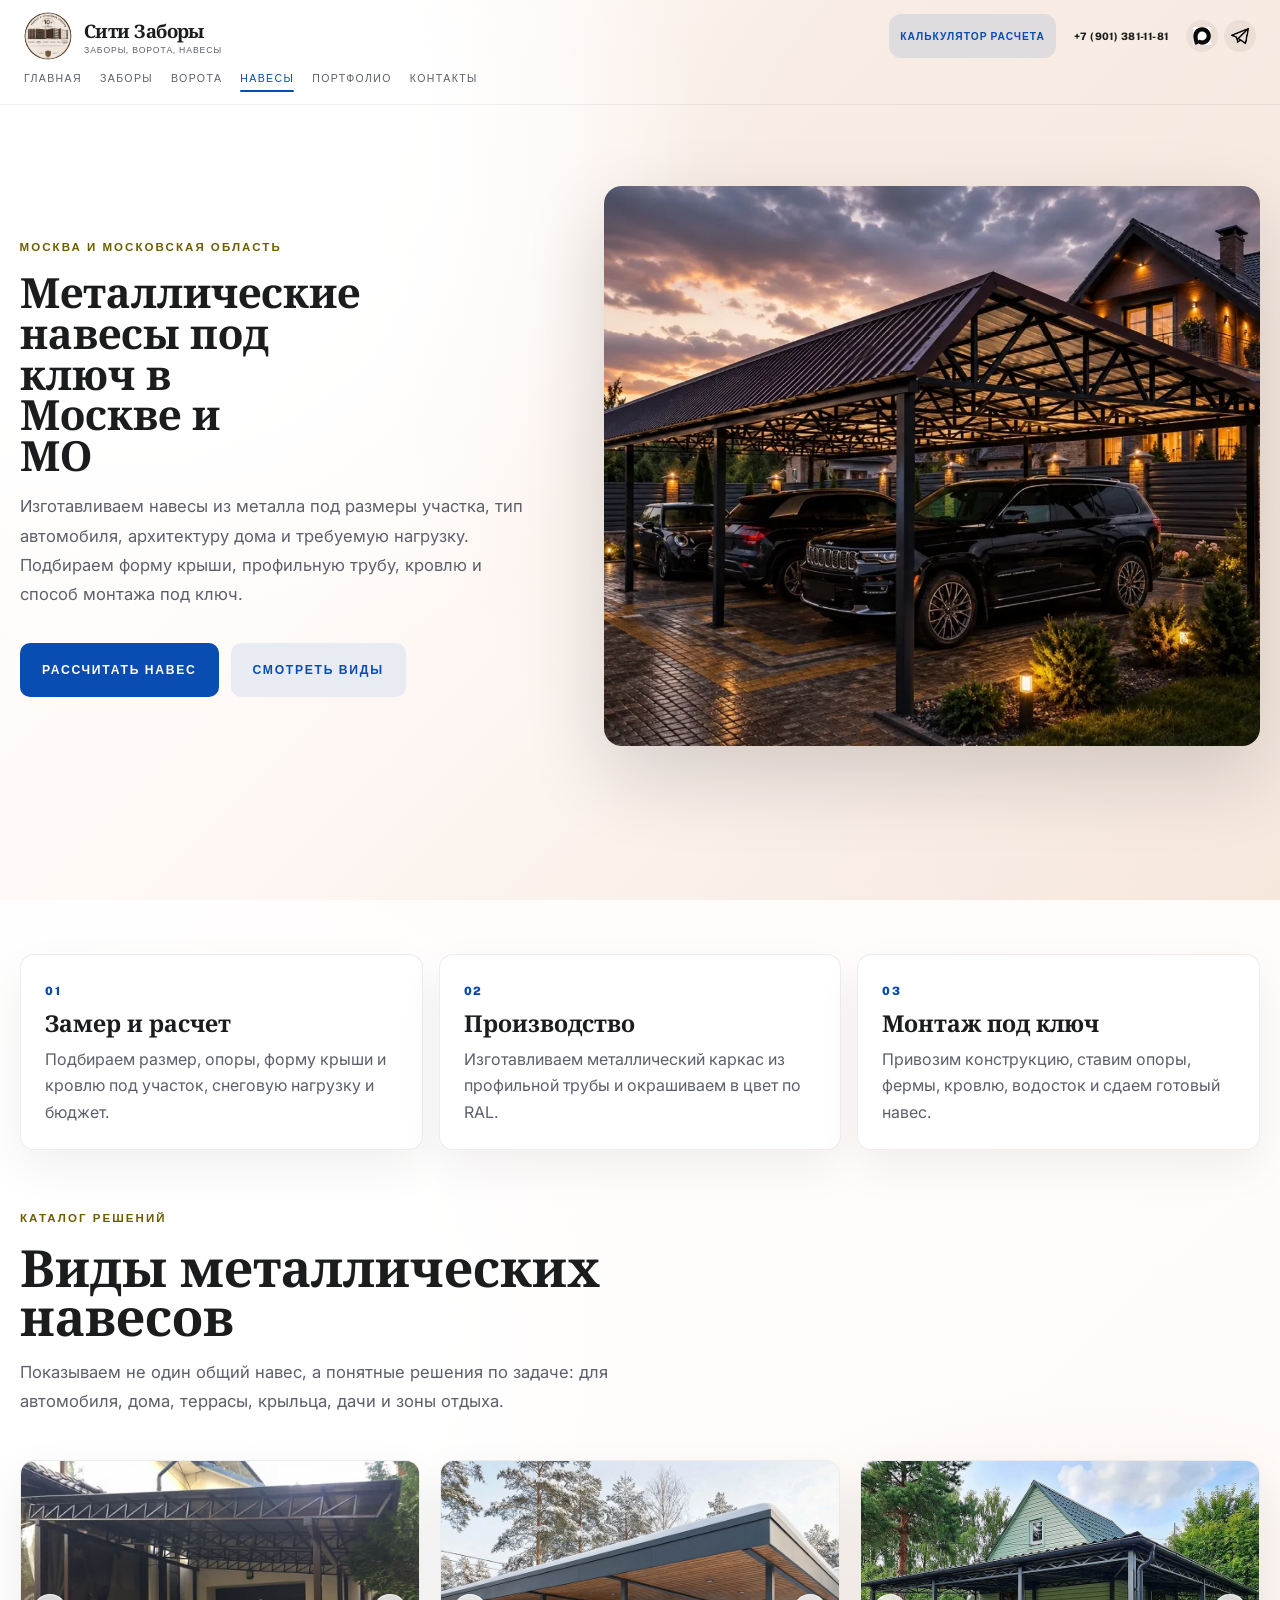
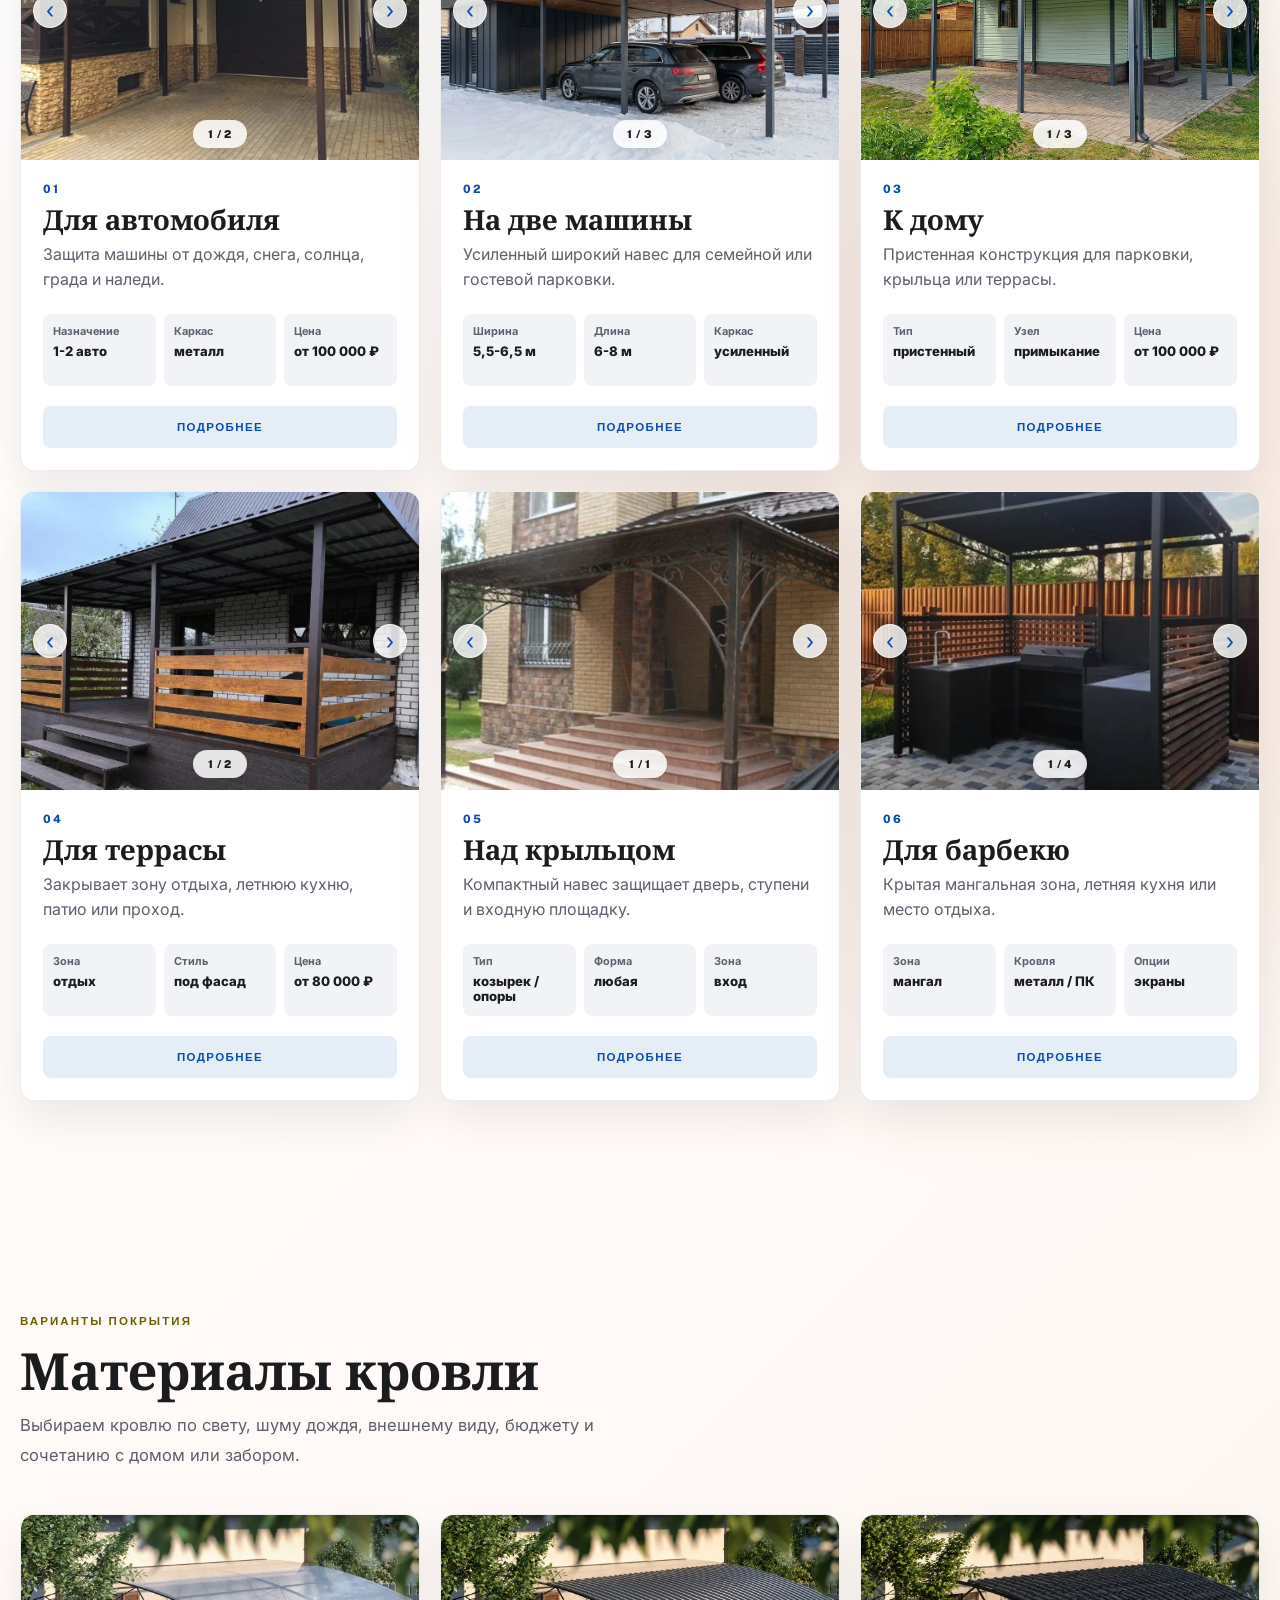
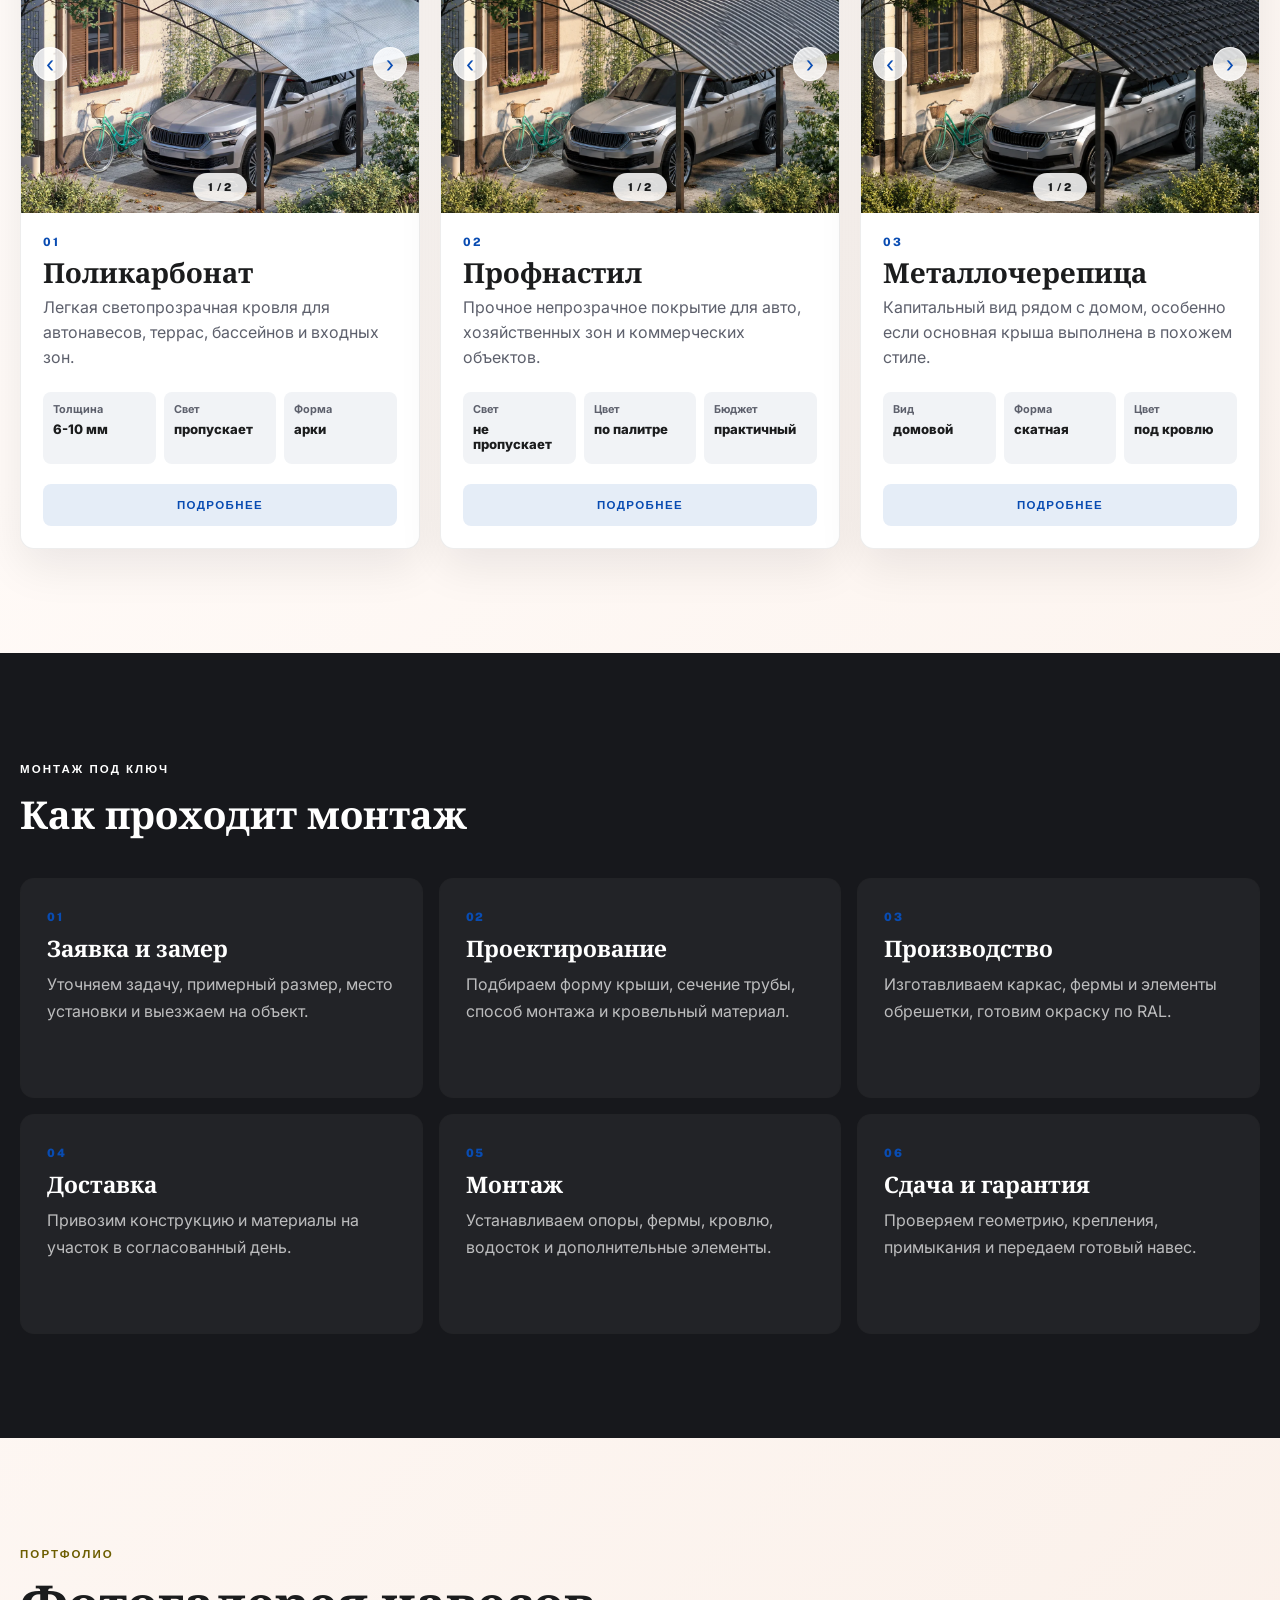
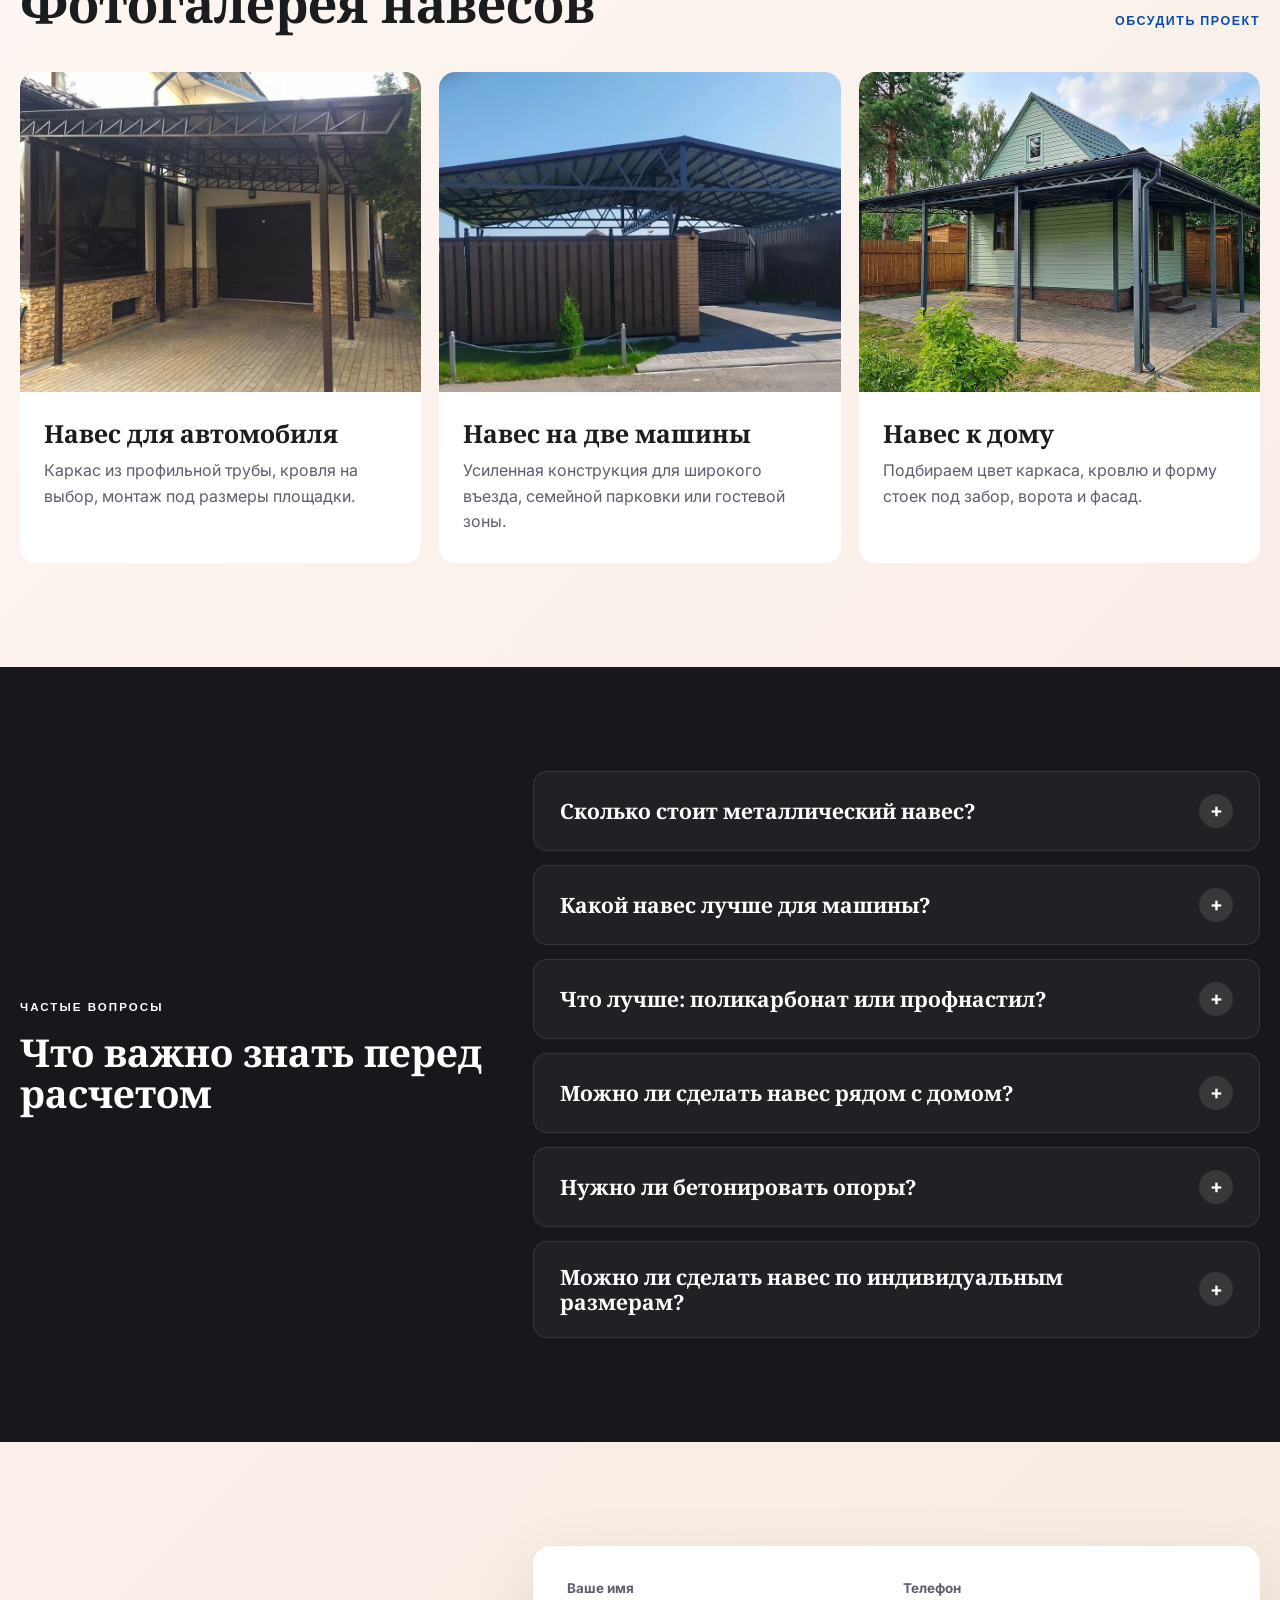
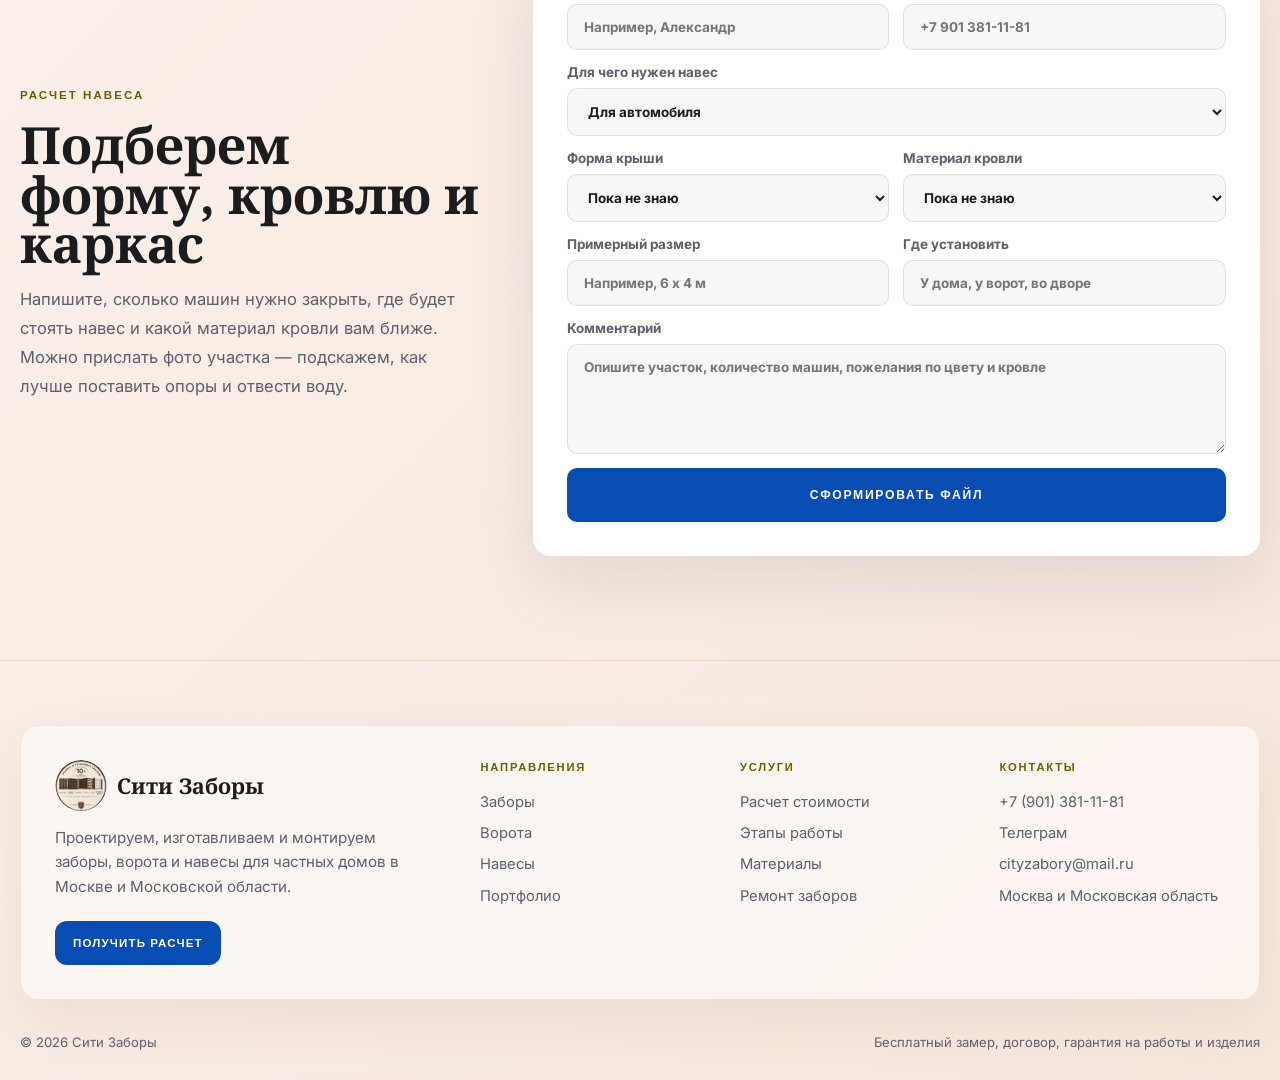
==== commit daa074db: "Add files via upload" ====
--- a/canopies.html
+++ b/canopies.html
@@ -3,10 +3,10 @@
   <head>
     <meta charset="UTF-8" />
     <meta name="viewport" content="width=device-width, initial-scale=1.0" />
-    <title>Сити Заборы — металлические навесы для автомобилей</title>
+    <title>Металлические навесы на заказ — изготовление и монтаж под ключ в Москве и МО</title>
     <meta
       name="description"
-      content="Металлические навесы для автомобилей под ключ: стальной каркас, профнастил, металлочерепица, расчет под участок и монтаж."
+      content="Изготавливаем и устанавливаем металлические навесы для авто, дома, террасы, крыльца и зоны барбекю. Каркас из профильной трубы, кровля из поликарбоната, профнастила или металлочерепицы. Бесплатный расчет стоимости."
     />
     <link rel="preconnect" href="https://fonts.googleapis.com" />
     <link rel="preconnect" href="https://fonts.gstatic.com" crossorigin />
@@ -58,12 +58,12 @@
       <section class="fences-hero">
         <div class="container fences-hero-grid">
           <div class="fences-hero-copy">
-            <span class="fences-kicker">навесы для автомобилей</span>
-            <h1>Металлические навесы под ключ</h1>
+            <span class="fences-kicker">Москва и Московская область</span>
+            <h1>Металлические навесы под ключ в Москве и МО</h1>
             <p>
-              Делаем навесы для автомобилей из стального каркаса с кровлей из
-              профнастила, металлочерепицы или листовой стали. Рассчитываем размеры,
-              опоры, уклон и водоотвод под ваш участок.
+              Изготавливаем навесы из металла под размеры участка, тип автомобиля,
+              архитектуру дома и требуемую нагрузку. Подбираем форму крыши,
+              профильную трубу, кровлю и способ монтажа под ключ.
             </p>
             <div class="fences-hero-actions">
               <a class="fences-button" href="#canopies-contact">Рассчитать навес</a>
@@ -73,25 +73,43 @@
 
           <div class="fences-hero-panel">
             <img src="./assets/hero-canopy-evening.webp" alt="Металлический навес для автомобилей у дома" />
-            <div class="fences-hero-note">
-              <strong>Стальной каркас</strong>
-              <span>профильная труба, кровля по задаче, монтаж под ключ</span>
-            </div>
           </div>
         </div>
       </section>
 
       <section class="fences-types" id="canopy-types">
         <div class="container">
+          <div class="canopy-advantages">
+            <article>
+              <span>01</span>
+              <h3>Замер и расчет</h3>
+              <p>Подбираем размер, опоры, форму крыши и кровлю под участок, снеговую нагрузку и бюджет.</p>
+            </article>
+            <article>
+              <span>02</span>
+              <h3>Производство</h3>
+              <p>Изготавливаем металлический каркас из профильной трубы и окрашиваем в цвет по RAL.</p>
+            </article>
+            <article>
+              <span>03</span>
+              <h3>Монтаж под ключ</h3>
+              <p>Привозим конструкцию, ставим опоры, фермы, кровлю, водосток и сдаем готовый навес.</p>
+            </article>
+          </div>
+
           <div class="fences-section-head">
             <span class="fences-kicker">каталог решений</span>
-            <h2>Виды навесов</h2>
+            <h2>Виды металлических навесов</h2>
+            <p>
+              Показываем не один общий навес, а понятные решения по задаче:
+              для автомобиля, дома, террасы, крыльца, дачи и зоны отдыха.
+            </p>
           </div>
 
           <div class="fences-type-grid">
             <article class="fences-type-card" data-fence-detail="canopy-car">
               <div class="fences-type-media">
-                <img src="./assets/canopy.webp" alt="Навес для автомобиля" />
+                <img src="./assets/canopies/user-canopy-car.webp" alt="Навес для автомобиля" />
               </div>
               <div class="fences-type-body">
                 <span class="fences-type-index">01</span>
@@ -106,18 +124,18 @@
               </div>
             </article>
 
-            <article class="fences-type-card" data-fence-detail="canopy-dacha">
-              <div class="fences-type-media">
-                <img src="./assets/portfolio-canopy-blue.webp" alt="Навес из профнастила" />
+            <article class="fences-type-card" data-fence-detail="canopy-two-cars">
+              <div class="fences-type-media">
+                <img src="./assets/canopies/user-canopy-two-cars-winter.webp" alt="Навес на две машины" />
               </div>
               <div class="fences-type-body">
                 <span class="fences-type-index">02</span>
-                <h3>Для дачи</h3>
-                <p>Универсальный навес для стоянки, зоны отдыха или прохода.</p>
-                <dl class="fences-specs">
-                  <div><dt>Размер</dt><dd>по месту</dd></div>
-                  <div><dt>Кровля</dt><dd>любая</dd></div>
-                  <div><dt>Монтаж</dt><dd>под ключ</dd></div>
+                <h3>На две машины</h3>
+                <p>Усиленный широкий навес для семейной или гостевой парковки.</p>
+                <dl class="fences-specs">
+                  <div><dt>Ширина</dt><dd>5,5-6,5 м</dd></div>
+                  <div><dt>Длина</dt><dd>6-8 м</dd></div>
+                  <div><dt>Каркас</dt><dd>усиленный</dd></div>
                 </dl>
                 <button class="fences-type-open" type="button">Подробнее</button>
               </div>
@@ -125,7 +143,7 @@
 
             <article class="fences-type-card" data-fence-detail="canopy-house">
               <div class="fences-type-media">
-                <img src="./assets/hero-canopy-evening.webp" alt="Навес к дому" />
+                <img src="./assets/canopies/user-canopy-house-main.webp" alt="Навес к дому" />
               </div>
               <div class="fences-type-body">
                 <span class="fences-type-index">03</span>
@@ -142,7 +160,7 @@
 
             <article class="fences-type-card" data-fence-detail="canopy-terrace">
               <div class="fences-type-media">
-                <img src="./assets/portfolio-canopy-evening.webp" alt="Навес для террасы" />
+                <img src="./assets/canopies/user-canopy-terrace-main.webp" alt="Навес для террасы" />
               </div>
               <div class="fences-type-body">
                 <span class="fences-type-index">04</span>
@@ -157,137 +175,35 @@
               </div>
             </article>
 
-            <article class="fences-type-card" data-fence-detail="canopy-hozblok">
-              <div class="fences-type-media">
-                <img src="./assets/canopy.webp" alt="Навес с хозблоком" />
+            <article class="fences-type-card" data-fence-detail="canopy-entrance">
+              <div class="fences-type-media">
+                <img src="./assets/canopies/user-canopy-entrance.webp" alt="Навес над крыльцом" />
               </div>
               <div class="fences-type-body">
                 <span class="fences-type-index">05</span>
-                <h3>С хозблоком</h3>
-                <p>Парковка и закрытое хранение инструмента, колес и техники.</p>
-                <dl class="fences-specs">
-                  <div><dt>Формат</dt><dd>навес + склад</dd></div>
-                  <div><dt>Авто</dt><dd>1-2</dd></div>
-                  <div><dt>Цена</dt><dd>от 80 000 ₽</dd></div>
-                </dl>
-                <button class="fences-type-open" type="button">Подробнее</button>
-              </div>
-            </article>
-
-            <article class="fences-type-card" data-fence-detail="canopy-entrance">
-              <div class="fences-type-media">
-                <img src="./assets/hero-canopy-evening.webp" alt="Навес над входом" />
+                <h3>Над крыльцом</h3>
+                <p>Компактный навес защищает дверь, ступени и входную площадку.</p>
+                <dl class="fences-specs">
+                  <div><dt>Тип</dt><dd>козырек / опоры</dd></div>
+                  <div><dt>Форма</dt><dd>любая</dd></div>
+                  <div><dt>Зона</dt><dd>вход</dd></div>
+                </dl>
+                <button class="fences-type-open" type="button">Подробнее</button>
+              </div>
+            </article>
+
+            <article class="fences-type-card" data-fence-detail="canopy-bbq">
+              <div class="fences-type-media">
+                <img src="./assets/canopies/user-canopy-bbq-main.webp" alt="Навес для барбекю" />
               </div>
               <div class="fences-type-body">
                 <span class="fences-type-index">06</span>
-                <h3>Над входом</h3>
-                <p>Козырек или полноценный навес для крыльца и входной группы.</p>
-                <dl class="fences-specs">
-                  <div><dt>Зона</dt><dd>крыльцо</dd></div>
-                  <div><dt>Кровля</dt><dd>СПК / металл</dd></div>
-                  <div><dt>Опоры</dt><dd>по задаче</dd></div>
-                </dl>
-                <button class="fences-type-open" type="button">Подробнее</button>
-              </div>
-            </article>
-
-            <article class="fences-type-card" data-fence-detail="canopy-arch">
-              <div class="fences-type-media">
-                <img src="./assets/portfolio-canopy-blue.webp" alt="Арочный навес" />
-              </div>
-              <div class="fences-type-body">
-                <span class="fences-type-index">07</span>
-                <h3>Арочный</h3>
-                <p>Округлая кровля для двора, парковки, прохода или дачи.</p>
-                <dl class="fences-specs">
-                  <div><dt>Форма</dt><dd>арка</dd></div>
-                  <div><dt>Кровля</dt><dd>СПК</dd></div>
-                  <div><dt>Опоры</dt><dd>100x100</dd></div>
-                </dl>
-                <button class="fences-type-open" type="button">Подробнее</button>
-              </div>
-            </article>
-
-            <article class="fences-type-card" data-fence-detail="canopy-single">
-              <div class="fences-type-media">
-                <img src="./assets/canopy.webp" alt="Односкатный навес" />
-              </div>
-              <div class="fences-type-body">
-                <span class="fences-type-index">08</span>
-                <h3>Односкатный</h3>
-                <p>Практичный уклон в одну сторону для узких дворов и парковок.</p>
-                <dl class="fences-specs">
-                  <div><dt>Уклон</dt><dd>1 скат</dd></div>
-                  <div><dt>Место</dt><dd>у дома</dd></div>
-                  <div><dt>Вода</dt><dd>в сторону</dd></div>
-                </dl>
-                <button class="fences-type-open" type="button">Подробнее</button>
-              </div>
-            </article>
-
-            <article class="fences-type-card" data-fence-detail="canopy-double">
-              <div class="fences-type-media">
-                <img src="./assets/portfolio-canopy-evening.webp" alt="Двускатный навес" />
-              </div>
-              <div class="fences-type-body">
-                <span class="fences-type-index">09</span>
-                <h3>Двускатный</h3>
-                <p>Капитальная отдельная крытая постройка для широкой парковки.</p>
-                <dl class="fences-specs">
-                  <div><dt>Форма</dt><dd>2 ската</dd></div>
-                  <div><dt>Авто</dt><dd>до 2</dd></div>
-                  <div><dt>Кровля</dt><dd>металлочерепица</dd></div>
-                </dl>
-                <button class="fences-type-open" type="button">Подробнее</button>
-              </div>
-            </article>
-
-            <article class="fences-type-card" data-fence-detail="canopy-console">
-              <div class="fences-type-media">
-                <img src="./assets/hero-canopy-evening.webp" alt="Консольный навес" />
-              </div>
-              <div class="fences-type-body">
-                <span class="fences-type-index">10</span>
-                <h3>Консольный</h3>
-                <p>Опоры с одной стороны, больше свободного места под автомобилем.</p>
-                <dl class="fences-specs">
-                  <div><dt>Опоры</dt><dd>1 сторона</dd></div>
-                  <div><dt>Стиль</dt><dd>современный</dd></div>
-                  <div><dt>Расчет</dt><dd>усиленный</dd></div>
-                </dl>
-                <button class="fences-type-open" type="button">Подробнее</button>
-              </div>
-            </article>
-
-            <article class="fences-type-card" data-fence-detail="canopy-hitech">
-              <div class="fences-type-media">
-                <img src="./assets/portfolio-canopy-blue.webp" alt="Навес хай-тек" />
-              </div>
-              <div class="fences-type-body">
-                <span class="fences-type-index">11</span>
-                <h3>Хай-тек</h3>
-                <p>Прямые линии, скрытый уклон и аккуратная современная кровля.</p>
-                <dl class="fences-specs">
-                  <div><dt>Геометрия</dt><dd>прямая</dd></div>
-                  <div><dt>Кровля</dt><dd>фальц / профлист</dd></div>
-                  <div><dt>Фасад</dt><dd>модерн</dd></div>
-                </dl>
-                <button class="fences-type-open" type="button">Подробнее</button>
-              </div>
-            </article>
-
-            <article class="fences-type-card" data-fence-detail="canopy-poly">
-              <div class="fences-type-media">
-                <img src="./assets/canopy.webp" alt="Навес из поликарбоната" />
-              </div>
-              <div class="fences-type-body">
-                <span class="fences-type-index">12</span>
-                <h3>Поликарбонат</h3>
-                <p>Легкая светопрозрачная кровля для авто, крыльца или террасы.</p>
-                <dl class="fences-specs">
-                  <div><dt>Материал</dt><dd>СПК / монолит</dd></div>
-                  <div><dt>Свет</dt><dd>пропускает</dd></div>
-                  <div><dt>Толщина</dt><dd>от 10 мм</dd></div>
+                <h3>Для барбекю</h3>
+                <p>Крытая мангальная зона, летняя кухня или место отдыха.</p>
+                <dl class="fences-specs">
+                  <div><dt>Зона</dt><dd>мангал</dd></div>
+                  <div><dt>Кровля</dt><dd>металл / ПК</dd></div>
+                  <div><dt>Опции</dt><dd>экраны</dd></div>
                 </dl>
                 <button class="fences-type-open" type="button">Подробнее</button>
               </div>
@@ -301,7 +217,7 @@
         <section class="fence-detail-panel" role="dialog" aria-modal="true" aria-labelledby="fence-detail-title" tabindex="-1">
           <button class="fence-detail-close" type="button" data-fence-close aria-label="Закрыть подробности"></button>
           <div class="fence-detail-media">
-            <img data-fence-modal-image src="./assets/canopy.webp" alt="" />
+            <img data-fence-modal-image src="./assets/canopies/user-canopy-car.webp" alt="" />
             <span data-fence-modal-tag></span>
             <div class="fence-detail-thumbs" data-fence-modal-thumbs aria-label="Фотографии навеса"></div>
           </div>
@@ -329,25 +245,80 @@
         </section>
       </div>
 
-      <section class="fences-materials">
-        <div class="container fences-materials-grid">
-          <div>
-            <span class="fences-kicker">конструкция</span>
-            <h2>Навес должен держать нагрузку и выглядеть частью участка</h2>
-          </div>
-          <div class="fences-material-list">
-            <article>
-              <h3>Профильная труба</h3>
-              <p>Каркас собирается из стальной профильной трубы с учетом пролета, высоты и снеговой нагрузки.</p>
-            </article>
-            <article>
-              <h3>Кровля из металла</h3>
-              <p>Профнастил, металлочерепица или листовая сталь дают плотную тень и надежную защиту от осадков.</p>
-            </article>
-            <article>
-              <h3>Водоотвод и уклон</h3>
-              <p>Продумываем уклон кровли, желоба, трубы и примыкание к дому, если навес пристроенный.</p>
-            </article>
+      <section class="fences-types canopy-roofing" id="canopy-roofing">
+        <div class="container">
+          <div class="fences-section-head">
+            <span class="fences-kicker">варианты покрытия</span>
+            <h2>Материалы кровли</h2>
+            <p>Выбираем кровлю по свету, шуму дождя, внешнему виду, бюджету и сочетанию с домом или забором.</p>
+          </div>
+
+          <div class="fences-type-grid">
+            <article class="fences-type-card" data-fence-detail="canopy-poly">
+              <div class="fences-type-media">
+                <img src="./assets/canopies/roof-polycarbonate.webp" alt="Навес из поликарбоната" />
+              </div>
+              <div class="fences-type-body">
+                <span class="fences-type-index">01</span>
+                <h3>Поликарбонат</h3>
+                <p>Легкая светопрозрачная кровля для автонавесов, террас, бассейнов и входных зон.</p>
+                <dl class="fences-specs">
+                  <div><dt>Толщина</dt><dd>6-10 мм</dd></div>
+                  <div><dt>Свет</dt><dd>пропускает</dd></div>
+                  <div><dt>Форма</dt><dd>арки</dd></div>
+                </dl>
+                <button class="fences-type-open" type="button">Подробнее</button>
+              </div>
+            </article>
+            <article class="fences-type-card" data-fence-detail="canopy-proflist">
+              <div class="fences-type-media">
+                <img src="./assets/canopies/roof-proflist.webp" alt="Навес из профнастила" />
+              </div>
+              <div class="fences-type-body">
+                <span class="fences-type-index">02</span>
+                <h3>Профнастил</h3>
+                <p>Прочное непрозрачное покрытие для авто, хозяйственных зон и коммерческих объектов.</p>
+                <dl class="fences-specs">
+                  <div><dt>Свет</dt><dd>не пропускает</dd></div>
+                  <div><dt>Цвет</dt><dd>по палитре</dd></div>
+                  <div><dt>Бюджет</dt><dd>практичный</dd></div>
+                </dl>
+                <button class="fences-type-open" type="button">Подробнее</button>
+              </div>
+            </article>
+            <article class="fences-type-card" data-fence-detail="canopy-tile">
+              <div class="fences-type-media">
+                <img src="./assets/canopies/roof-metal-tile.webp" alt="Навес из металлочерепицы" />
+              </div>
+              <div class="fences-type-body">
+                <span class="fences-type-index">03</span>
+                <h3>Металлочерепица</h3>
+                <p>Капитальный вид рядом с домом, особенно если основная крыша выполнена в похожем стиле.</p>
+                <dl class="fences-specs">
+                  <div><dt>Вид</dt><dd>домовой</dd></div>
+                  <div><dt>Форма</dt><dd>скатная</dd></div>
+                  <div><dt>Цвет</dt><dd>под кровлю</dd></div>
+                </dl>
+                <button class="fences-type-open" type="button">Подробнее</button>
+              </div>
+            </article>
+          </div>
+        </div>
+      </section>
+
+      <section class="fences-materials canopy-steps-section">
+        <div class="container">
+          <div class="fences-section-head">
+            <span class="fences-kicker">монтаж под ключ</span>
+            <h2>Как проходит монтаж</h2>
+          </div>
+          <div class="canopy-steps">
+            <article><span>01</span><h3>Заявка и замер</h3><p>Уточняем задачу, примерный размер, место установки и выезжаем на объект.</p></article>
+            <article><span>02</span><h3>Проектирование</h3><p>Подбираем форму крыши, сечение трубы, способ монтажа и кровельный материал.</p></article>
+            <article><span>03</span><h3>Производство</h3><p>Изготавливаем каркас, фермы и элементы обрешетки, готовим окраску по RAL.</p></article>
+            <article><span>04</span><h3>Доставка</h3><p>Привозим конструкцию и материалы на участок в согласованный день.</p></article>
+            <article><span>05</span><h3>Монтаж</h3><p>Устанавливаем опоры, фермы, кровлю, водосток и дополнительные элементы.</p></article>
+            <article><span>06</span><h3>Сдача и гарантия</h3><p>Проверяем геометрию, крепления, примыкания и передаем готовый навес.</p></article>
           </div>
         </div>
       </section>
@@ -356,50 +327,86 @@
         <div class="container">
           <div class="fences-section-head fences-section-head-row">
             <div>
-              <span class="fences-kicker">преимущества</span>
-              <h2>Защита автомобиля без строительства гаража</h2>
-            </div>
-            <a class="fences-text-link" href="#canopies-contact">Обсудить навес</a>
+              <span class="fences-kicker">портфолио</span>
+              <h2>Фотогалерея навесов</h2>
+            </div>
+            <a class="fences-text-link" href="#canopies-contact">Обсудить проект</a>
           </div>
 
           <div class="fences-project-grid">
             <article>
-              <img src="./assets/canopy.webp" alt="Металлический каркас навеса" />
-              <h3>Быстрый монтаж</h3>
-              <p>Навес быстрее и проще капитального гаража, при этом закрывает машину от дождя, снега, солнца и листвы.</p>
+              <img src="./assets/canopies/user-canopy-car.webp" alt="Металлический навес для автомобиля" />
+              <h3>Навес для автомобиля</h3>
+              <p>Каркас из профильной трубы, кровля на выбор, монтаж под размеры площадки.</p>
             </article>
             <article>
-              <img src="./assets/portfolio-canopy-blue.webp" alt="Двускатный навес у частного дома" />
-              <h3>Индивидуальный размер</h3>
-              <p>Рассчитываем ширину, высоту, вылеты и количество опор под одну или две машины.</p>
+              <img src="./assets/canopies/user-canopy-two-cars-gable.webp" alt="Двускатный навес у частного дома" />
+              <h3>Навес на две машины</h3>
+              <p>Усиленная конструкция для широкого въезда, семейной парковки или гостевой зоны.</p>
             </article>
             <article>
-              <img src="./assets/hero-canopy-evening.webp" alt="Навес в едином стиле с домом" />
-              <h3>Единый стиль</h3>
-              <p>Подбираем цвет каркаса, кровлю и форму стоек под ворота, забор, фасад и кровлю дома.</p>
+              <img src="./assets/canopies/user-canopy-house-main.webp" alt="Металлический навес к дому" />
+              <h3>Навес к дому</h3>
+              <p>Подбираем цвет каркаса, кровлю и форму стоек под забор, ворота и фасад.</p>
             </article>
           </div>
         </div>
       </section>
 
-      <section class="fences-materials canopies-faq-section">
+      <section class="fences-materials canopies-faq-section" id="canopy-faq">
         <div class="container fences-materials-grid">
           <div>
-            <span class="fences-kicker">вопросы</span>
-            <h2>Что уточняем перед расчетом</h2>
-          </div>
-          <div class="fences-material-list">
-            <article>
-              <h3>Профнастил или металлочерепица?</h3>
-              <p>Профнастил практичнее и проще по бюджету. Металлочерепица лучше подходит, если навес должен повторять кровлю дома.</p>
-            </article>
-            <article>
-              <h3>Нужен ли фундамент?</h3>
-              <p>Способ крепления зависит от грунта, площади кровли и основания. Часто используют бетонирование стоек или анкеровку.</p>
-            </article>
-            <article>
-              <h3>Можно ли сделать в стиле ворот?</h3>
-              <p>Да. Можно подобрать один цвет каркаса, повторить материал кровли или сделать весь комплекс: забор, ворота и навес.</p>
+            <span class="fences-kicker">частые вопросы</span>
+            <h2>Что важно знать перед расчетом</h2>
+          </div>
+          <div class="canopy-faq-accordion" data-canopy-faq>
+            <article class="canopy-faq-item">
+              <button class="canopy-faq-question" type="button" aria-expanded="false">
+                <span>Сколько стоит металлический навес?</span>
+              </button>
+              <div class="canopy-faq-answer" hidden>
+                <p>Стоимость зависит от размера, формы крыши, сечения металла, типа кровли, способа монтажа и дополнительных элементов. Для точного расчета нужен размер площадки и выбранный тип конструкции.</p>
+              </div>
+            </article>
+            <article class="canopy-faq-item">
+              <button class="canopy-faq-question" type="button" aria-expanded="false">
+                <span>Какой навес лучше для машины?</span>
+              </button>
+              <div class="canopy-faq-answer" hidden>
+                <p>Для одного автомобиля часто выбирают арочный или односкатный навес размером от 3x6 м. Для двух машин лучше использовать усиленный каркас шириной от 5,5-6 м.</p>
+              </div>
+            </article>
+            <article class="canopy-faq-item">
+              <button class="canopy-faq-question" type="button" aria-expanded="false">
+                <span>Что лучше: поликарбонат или профнастил?</span>
+              </button>
+              <div class="canopy-faq-answer" hidden>
+                <p>Поликарбонат пропускает свет и визуально выглядит легче. Профнастил прочнее закрывает от солнца и хорошо сочетается с металлическими заборами.</p>
+              </div>
+            </article>
+            <article class="canopy-faq-item">
+              <button class="canopy-faq-question" type="button" aria-expanded="false">
+                <span>Можно ли сделать навес рядом с домом?</span>
+              </button>
+              <div class="canopy-faq-answer" hidden>
+                <p>Да. Для установки рядом с домом используют пристенные, односкатные или полуарочные навесы. Важно правильно выполнить примыкание к фасаду и организовать отвод воды.</p>
+              </div>
+            </article>
+            <article class="canopy-faq-item">
+              <button class="canopy-faq-question" type="button" aria-expanded="false">
+                <span>Нужно ли бетонировать опоры?</span>
+              </button>
+              <div class="canopy-faq-answer" hidden>
+                <p>В большинстве случаев опоры бетонируются или крепятся к подготовленному основанию. Способ монтажа выбирается после осмотра площадки.</p>
+              </div>
+            </article>
+            <article class="canopy-faq-item">
+              <button class="canopy-faq-question" type="button" aria-expanded="false">
+                <span>Можно ли сделать навес по индивидуальным размерам?</span>
+              </button>
+              <div class="canopy-faq-answer" hidden>
+                <p>Да. Можно изменить ширину, длину, высоту, форму крыши, цвет каркаса и материал кровли под конкретный участок.</p>
+              </div>
             </article>
           </div>
         </div>
@@ -415,11 +422,6 @@
               материал кровли вам ближе. Можно прислать фото участка — подскажем,
               как лучше поставить опоры и отвести воду.
             </p>
-            <div class="fences-contact-cards">
-              <a href="tel:+79013811181">Позвонить</a>
-              <a href="https://web.max.ru/" target="_blank" rel="noopener">Написать в Max</a>
-              <a href="tg://resolve?phone=79969668691">Написать в Telegram</a>
-            </div>
           </div>
 
           <form class="fences-form canopy-brief-form" data-canopy-brief>
@@ -437,10 +439,13 @@
               <span>Для чего нужен навес</span>
               <select name="purpose">
                 <option>Для автомобиля</option>
+                <option>На две машины</option>
                 <option>Для дачи</option>
                 <option>К дому</option>
                 <option>Для террасы</option>
-                <option>Над входом</option>
+                <option>Над крыльцом</option>
+                <option>Для барбекю</option>
+                <option>Для бассейна</option>
                 <option>Нужна консультация</option>
               </select>
             </label>
@@ -450,9 +455,10 @@
                 <select name="roof">
                   <option>Пока не знаю</option>
                   <option>Арочная</option>
+                  <option>Полуарочная</option>
                   <option>Односкатная</option>
                   <option>Двускатная</option>
-                  <option>Прямая / хай-тек</option>
+                  <option>Прямая / плоская</option>
                   <option>Консольная</option>
                 </select>
               </label>
@@ -540,6 +546,62 @@
         </div>
       </footer>
     </main>
+    <script type="application/ld+json">
+      {
+        "@context": "https://schema.org",
+        "@type": "FAQPage",
+        "mainEntity": [
+          {
+            "@type": "Question",
+            "name": "Сколько стоит металлический навес?",
+            "acceptedAnswer": {
+              "@type": "Answer",
+              "text": "Стоимость зависит от размера, формы крыши, сечения металла, типа кровли, способа монтажа и дополнительных элементов. Для точного расчета нужен размер площадки и выбранный тип конструкции."
+            }
+          },
+          {
+            "@type": "Question",
+            "name": "Какой навес лучше для машины?",
+            "acceptedAnswer": {
+              "@type": "Answer",
+              "text": "Для одного автомобиля часто выбирают арочный или односкатный навес размером от 3x6 м. Для двух машин лучше использовать усиленный каркас шириной от 5,5-6 м."
+            }
+          },
+          {
+            "@type": "Question",
+            "name": "Что лучше: поликарбонат или профнастил?",
+            "acceptedAnswer": {
+              "@type": "Answer",
+              "text": "Поликарбонат пропускает свет и визуально выглядит легче. Профнастил прочнее закрывает от солнца и хорошо сочетается с металлическими заборами. Выбор зависит от задачи и внешнего вида участка."
+            }
+          },
+          {
+            "@type": "Question",
+            "name": "Можно ли сделать навес рядом с домом?",
+            "acceptedAnswer": {
+              "@type": "Answer",
+              "text": "Да. Для установки рядом с домом используют пристенные, односкатные или полуарочные навесы. Важно правильно выполнить примыкание к фасаду и организовать отвод воды."
+            }
+          },
+          {
+            "@type": "Question",
+            "name": "Нужно ли бетонировать опоры?",
+            "acceptedAnswer": {
+              "@type": "Answer",
+              "text": "В большинстве случаев опоры бетонируются или крепятся к подготовленному основанию. Способ монтажа выбирается после осмотра площадки."
+            }
+          },
+          {
+            "@type": "Question",
+            "name": "Можно ли сделать навес по индивидуальным размерам?",
+            "acceptedAnswer": {
+              "@type": "Answer",
+              "text": "Да. Металлические навесы изготавливаются под конкретный участок: можно изменить ширину, длину, высоту, форму крыши, цвет каркаса и материал кровли."
+            }
+          }
+        ]
+      }
+    </script>
     <script src="./assets/site-effects.js?v=20260618-no-quiz"></script>
   </body>
 </html>
--- a/styles.css
+++ b/styles.css
@@ -4751,6 +4751,71 @@
   line-height: 1.7;
 }
 
+.canopy-faq-accordion {
+  display: grid;
+  gap: 14px;
+}
+
+.canopy-faq-item {
+  overflow: hidden;
+  border: 1px solid rgba(255, 255, 255, 0.1);
+  border-radius: 14px;
+  background: rgba(255, 255, 255, 0.04);
+}
+
+.canopy-faq-question {
+  display: flex;
+  width: 100%;
+  min-height: 76px;
+  align-items: center;
+  justify-content: space-between;
+  gap: 18px;
+  padding: 22px 26px;
+  border: 0;
+  background: transparent;
+  color: var(--white);
+  cursor: pointer;
+  font-family: "Noto Serif", serif;
+  font-size: 1.32rem;
+  font-weight: 700;
+  line-height: 1.2;
+  text-align: left;
+}
+
+.canopy-faq-question::after {
+  content: "+";
+  display: inline-flex;
+  width: 34px;
+  height: 34px;
+  flex: 0 0 34px;
+  align-items: center;
+  justify-content: center;
+  border-radius: 50%;
+  background: rgba(255, 255, 255, 0.1);
+  color: var(--white);
+  font-family: "Inter", sans-serif;
+  font-size: 1.2rem;
+  line-height: 1;
+}
+
+.canopy-faq-question[aria-expanded="true"]::after {
+  content: "-";
+}
+
+.canopy-faq-answer {
+  padding: 0 26px 24px;
+}
+
+.canopy-faq-answer[hidden] {
+  display: none;
+}
+
+.canopy-faq-answer p {
+  margin: 0;
+  color: rgba(255, 255, 255, 0.72);
+  line-height: 1.7;
+}
+
 .fences-text-link {
   color: var(--primary);
   font-family: "Public Sans", sans-serif;
@@ -4898,6 +4963,184 @@
   text-transform: uppercase;
 }
 
+.canopy-advantages {
+  display: grid;
+  grid-template-columns: repeat(3, minmax(0, 1fr));
+  gap: 16px;
+  margin-bottom: 56px;
+}
+
+.canopy-advantages article,
+.canopy-option-grid article,
+.canopy-size-grid article,
+.canopy-steps article {
+  border: 1px solid rgba(27, 28, 29, 0.08);
+  border-radius: 14px;
+  background: var(--white);
+  box-shadow: 0 18px 45px rgba(17, 18, 22, 0.06);
+}
+
+.canopy-advantages article {
+  min-height: 180px;
+  padding: 24px;
+}
+
+.canopy-advantages span,
+.canopy-option-grid span,
+.canopy-steps span {
+  color: var(--primary);
+  font-family: "Public Sans", sans-serif;
+  font-size: 0.72rem;
+  font-weight: 900;
+  letter-spacing: 0.16em;
+  text-transform: uppercase;
+}
+
+.canopy-advantages h3,
+.canopy-option-grid h3,
+.canopy-size-grid h3,
+.canopy-steps h3 {
+  margin: 12px 0 10px;
+  font-family: "Noto Serif", serif;
+  color: var(--text);
+  line-height: 1.08;
+}
+
+.canopy-advantages h3 {
+  font-size: 1.45rem;
+}
+
+.canopy-advantages p,
+.canopy-option-grid p,
+.canopy-size-grid p,
+.canopy-steps p {
+  margin: 0;
+  color: var(--muted);
+  line-height: 1.65;
+}
+
+.canopy-option-grid {
+  display: grid;
+  grid-template-columns: repeat(5, minmax(0, 1fr));
+  gap: 16px;
+}
+
+.canopy-option-grid article {
+  display: flex;
+  min-height: 280px;
+  flex-direction: column;
+  padding: 24px;
+  cursor: pointer;
+  transition: transform 0.28s ease, box-shadow 0.28s ease, border-color 0.28s ease;
+}
+
+.canopy-option-grid h3 {
+  font-size: 1.42rem;
+}
+
+.canopy-option-grid ul {
+  display: grid;
+  gap: 8px;
+  margin: auto 0 0;
+  padding: 18px 0 0;
+  list-style: none;
+}
+
+.canopy-option-grid li {
+  position: relative;
+  padding-left: 16px;
+  color: var(--muted);
+  font-size: 0.88rem;
+  line-height: 1.4;
+}
+
+.canopy-option-grid li::before {
+  content: "";
+  position: absolute;
+  left: 0;
+  top: 0.56em;
+  width: 6px;
+  height: 6px;
+  border-radius: 50%;
+  background: var(--primary);
+}
+
+.canopy-tech-section p {
+  max-width: 58ch;
+  color: rgba(255, 255, 255, 0.72);
+  line-height: 1.7;
+}
+
+.canopy-tech-table {
+  overflow: hidden;
+  border: 1px solid rgba(255, 255, 255, 0.12);
+  border-radius: 16px;
+  background: rgba(255, 255, 255, 0.04);
+}
+
+.canopy-tech-table div {
+  display: grid;
+  grid-template-columns: minmax(120px, 0.45fr) minmax(0, 1fr);
+  gap: 18px;
+  padding: 18px 22px;
+  border-bottom: 1px solid rgba(255, 255, 255, 0.1);
+}
+
+.canopy-tech-table div:last-child {
+  border-bottom: 0;
+}
+
+.canopy-tech-table span {
+  color: rgba(255, 255, 255, 0.62);
+  font-family: "Public Sans", sans-serif;
+  font-size: 0.72rem;
+  font-weight: 900;
+  letter-spacing: 0.1em;
+  text-transform: uppercase;
+}
+
+.canopy-tech-table strong {
+  color: var(--white);
+  font-size: 0.96rem;
+  line-height: 1.45;
+}
+
+.canopy-size-grid {
+  display: grid;
+  grid-template-columns: repeat(3, minmax(0, 1fr));
+  gap: 18px;
+}
+
+.canopy-size-grid article {
+  padding: 28px;
+}
+
+.canopy-size-grid h3 {
+  font-size: 1.45rem;
+}
+
+.canopy-steps {
+  display: grid;
+  grid-template-columns: repeat(3, minmax(0, 1fr));
+  gap: 16px;
+}
+
+.canopy-steps article {
+  min-height: 220px;
+  padding: 26px;
+  background: rgba(255, 255, 255, 0.05);
+  box-shadow: none;
+}
+
+.canopy-steps h3 {
+  color: var(--white);
+  font-size: 1.42rem;
+}
+
+.canopy-steps p {
+  color: rgba(255, 255, 255, 0.7);
+}
+
 .product-tile,
 .calculator-card,
 .process-grid article,
@@ -4906,6 +5149,10 @@
 .fences-type-card,
 .fences-project-grid article,
 .fences-form,
+.canopy-advantages article,
+.canopy-option-grid article,
+.canopy-size-grid article,
+.canopy-steps article,
 .canopies-material-board,
 .canopies-use-card,
 .canopies-form,
@@ -4919,6 +5166,10 @@
 .process-grid article:hover,
 .fences-type-card:hover,
 .fences-project-grid article:hover,
+.canopy-advantages article:hover,
+.canopy-option-grid article:hover,
+.canopy-size-grid article:hover,
+.canopy-steps article:hover,
 .canopies-use-card:hover,
 .gates-stitch-card:hover,
 .gates-stitch-projects article:hover {
@@ -5707,7 +5958,14 @@
   }
 
   .fences-type-grid,
-  .fences-project-grid {
+  .fences-project-grid,
+  .canopy-advantages,
+  .canopy-size-grid,
+  .canopy-steps {
+    grid-template-columns: repeat(2, minmax(0, 1fr));
+  }
+
+  .canopy-option-grid {
     grid-template-columns: repeat(2, minmax(0, 1fr));
   }
 
@@ -6157,7 +6415,11 @@
 
   .fences-type-grid,
   .fences-project-grid,
-  .fences-section-head-row {
+  .fences-section-head-row,
+  .canopy-advantages,
+  .canopy-option-grid,
+  .canopy-size-grid,
+  .canopy-steps {
     grid-template-columns: 1fr;
   }
 
@@ -6186,6 +6448,36 @@
 
   .fences-form {
     padding: 24px;
+  }
+
+  .canopy-faq-question {
+    min-height: 68px;
+    padding: 18px;
+    font-size: 1.08rem;
+  }
+
+  .canopy-faq-question::after {
+    width: 30px;
+    height: 30px;
+    flex-basis: 30px;
+  }
+
+  .canopy-faq-answer {
+    padding: 0 18px 20px;
+  }
+
+  .canopy-tech-table div {
+    grid-template-columns: 1fr;
+    gap: 8px;
+    padding: 16px;
+  }
+
+  .canopy-advantages article,
+  .canopy-option-grid article,
+  .canopy-size-grid article,
+  .canopy-steps article {
+    min-height: auto;
+    padding: 22px;
   }
 
   .canopy-brief-row,
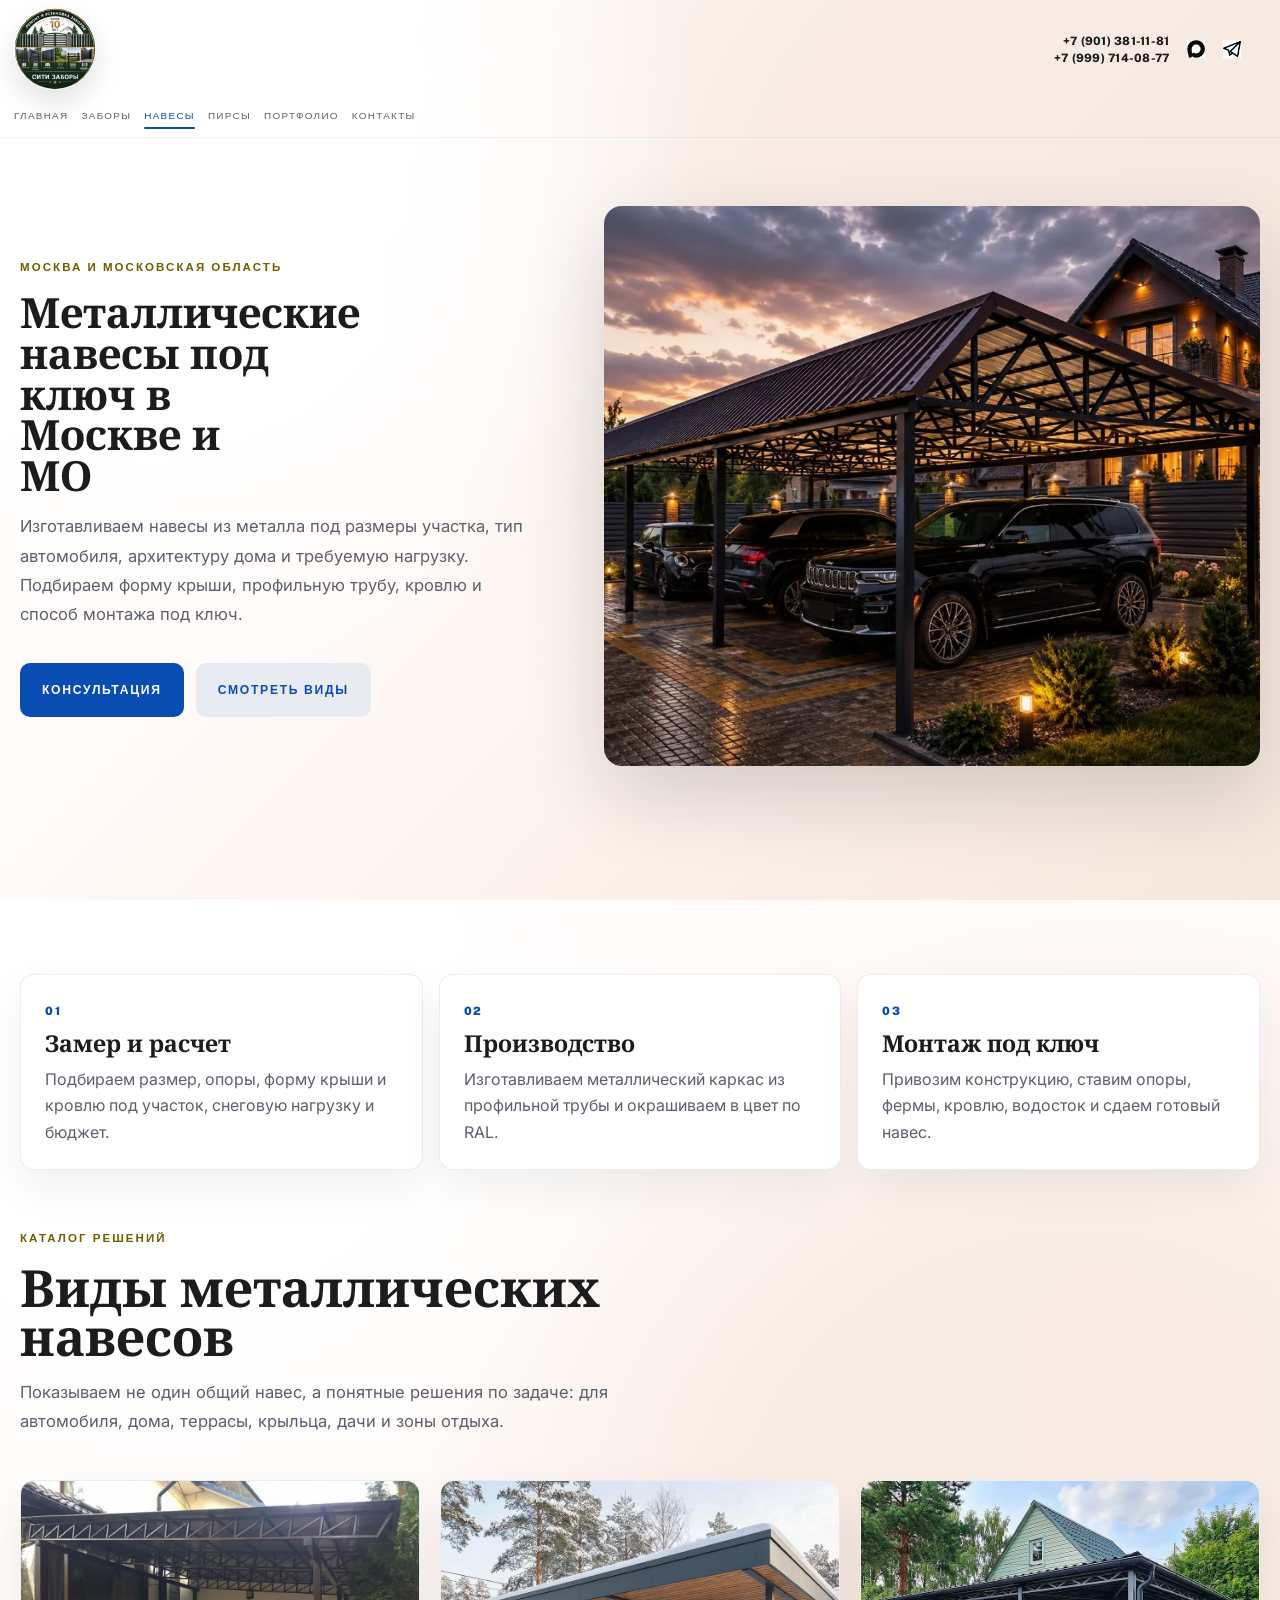
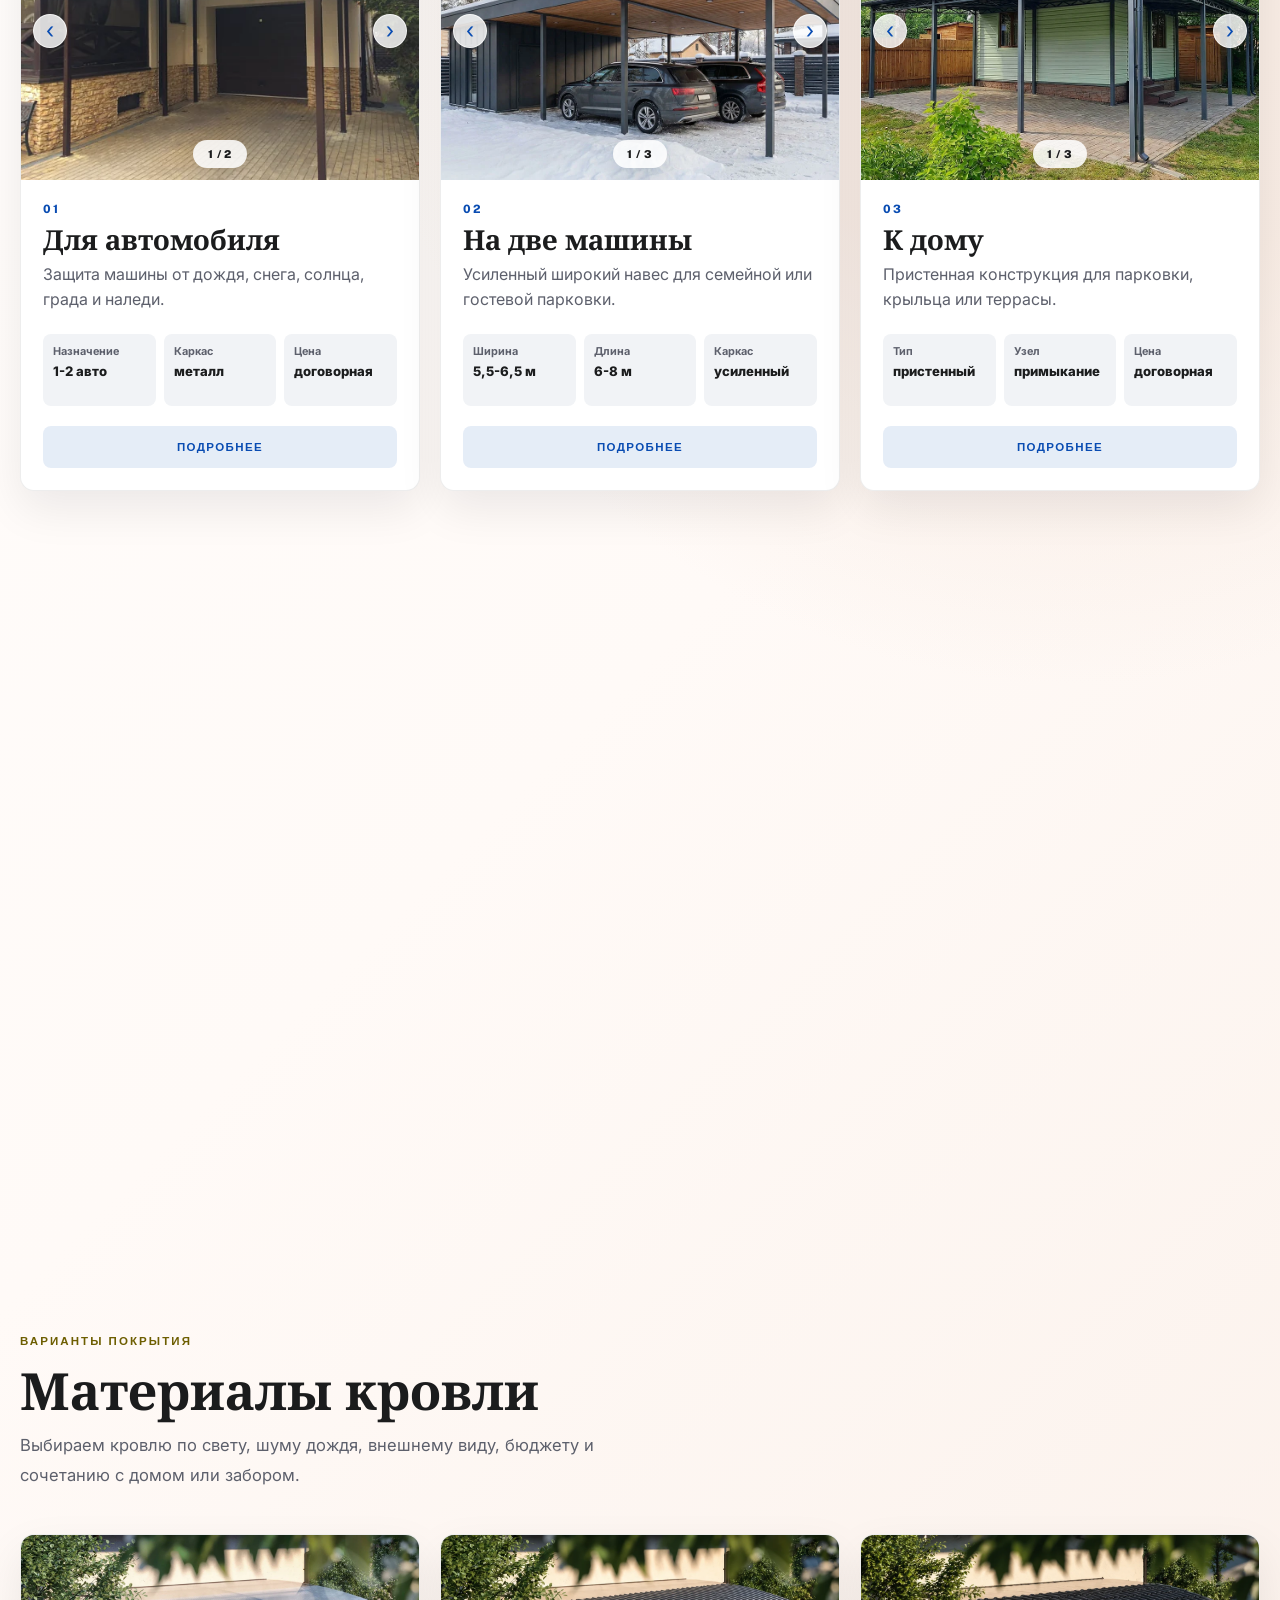
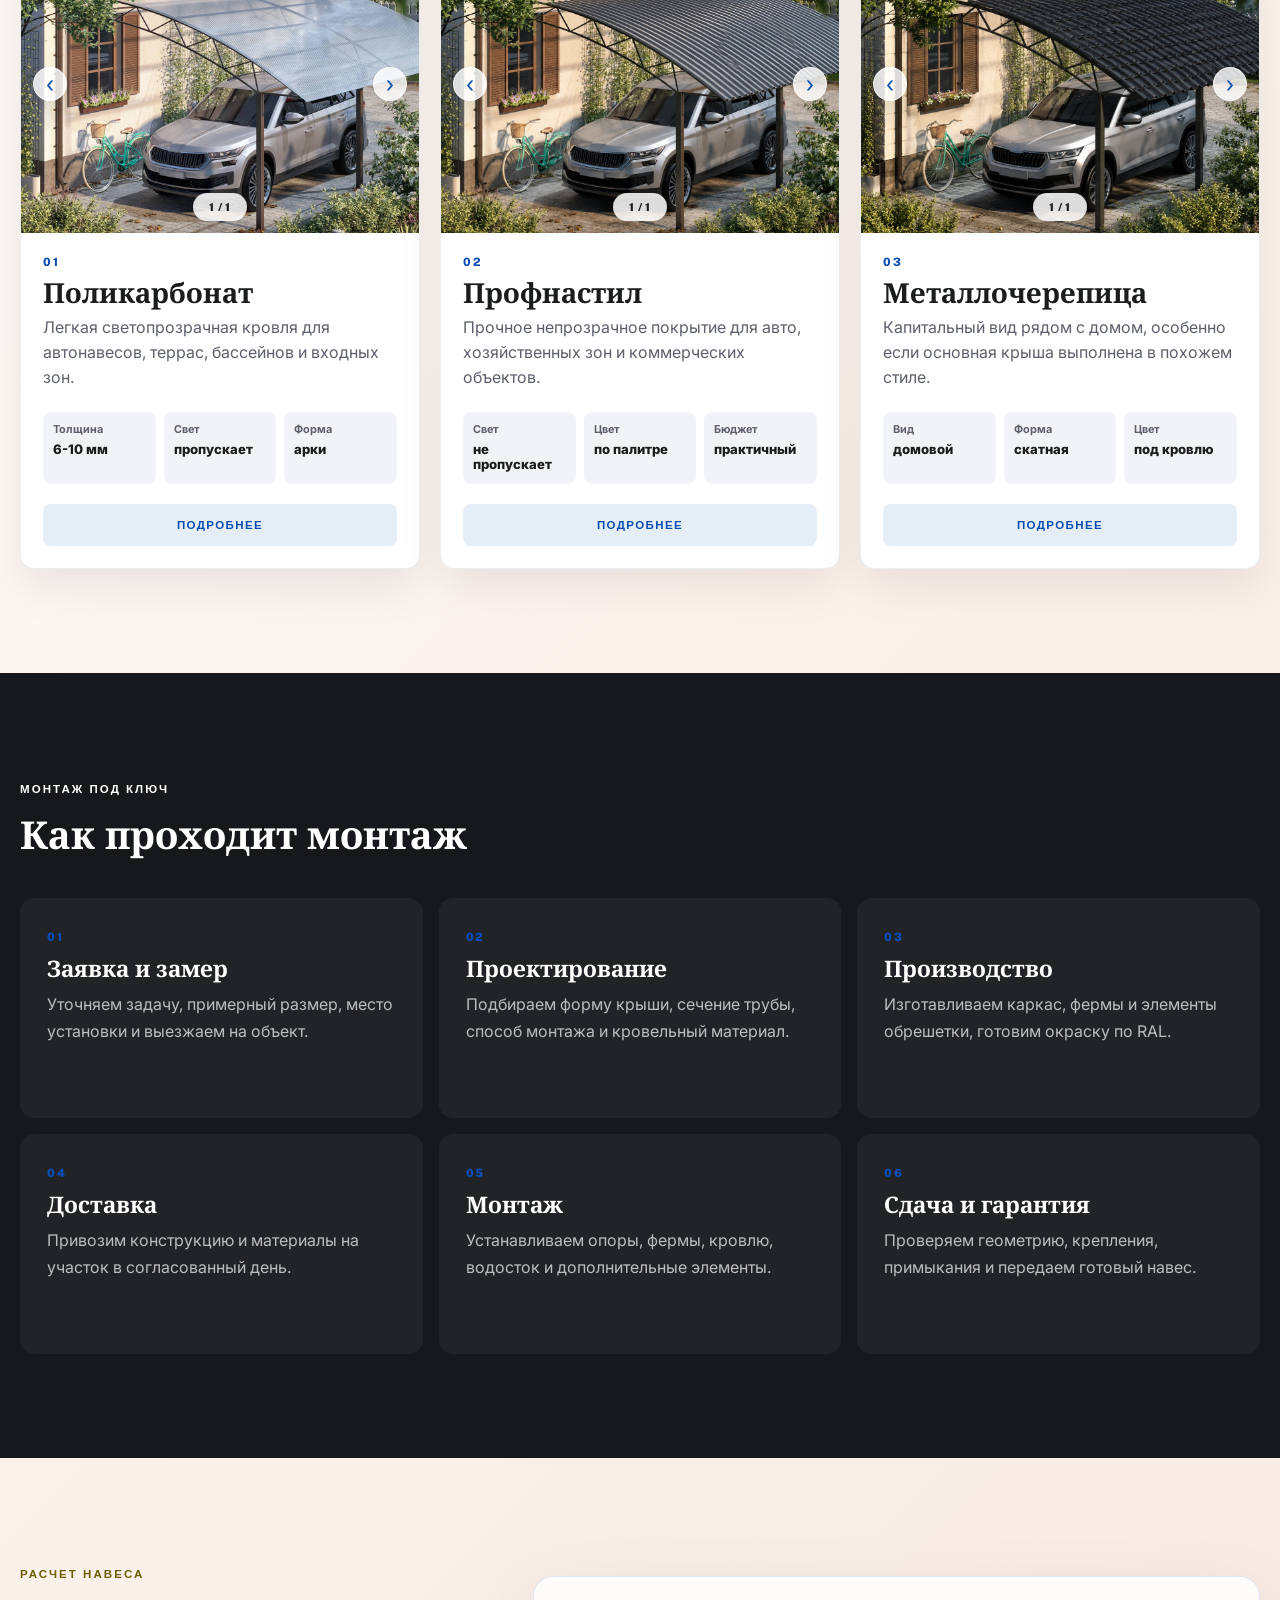
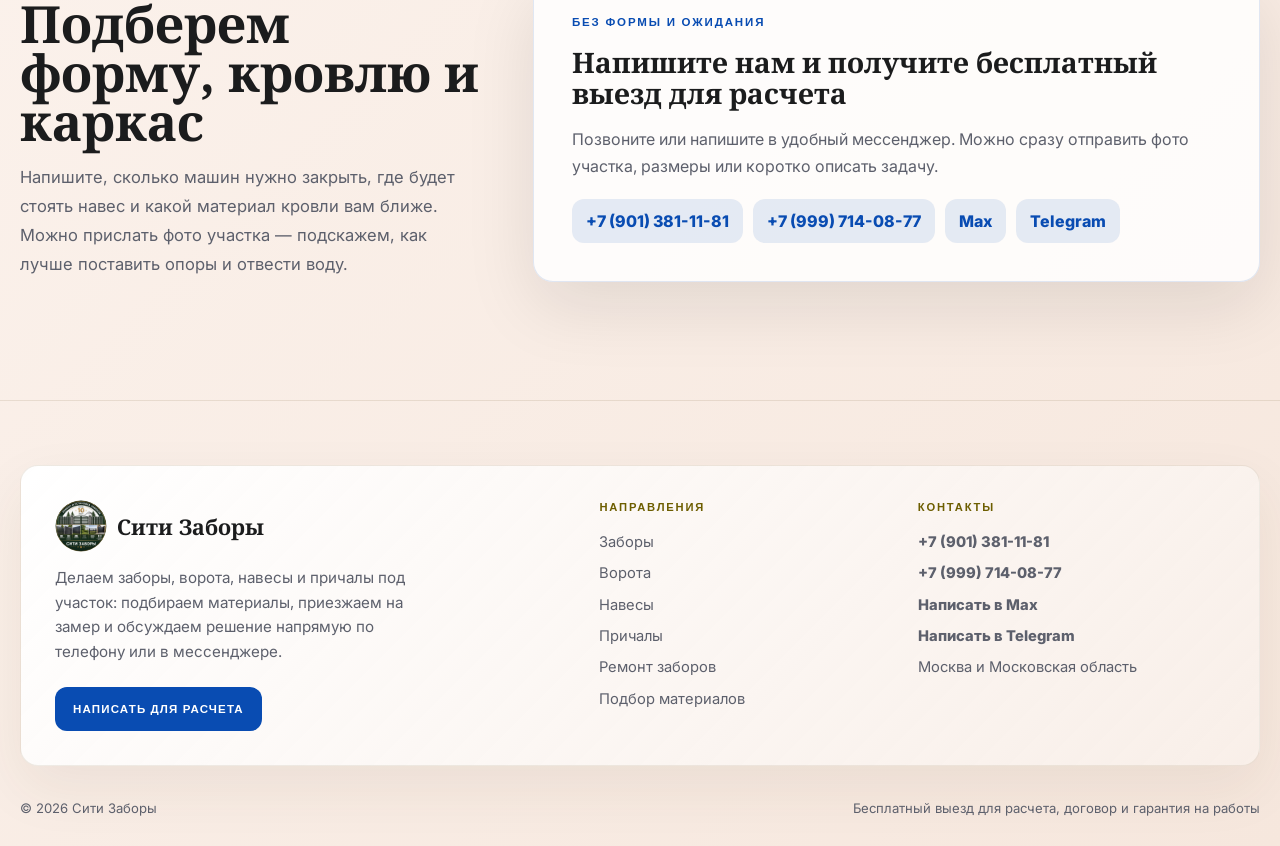
==== commit e0439e92: "Add files via upload" ====
--- a/canopies.html
+++ b/canopies.html
@@ -6,7 +6,7 @@
     <title>Металлические навесы на заказ — изготовление и монтаж под ключ в Москве и МО</title>
     <meta
       name="description"
-      content="Изготавливаем и устанавливаем металлические навесы для авто, дома, террасы, крыльца и зоны барбекю. Каркас из профильной трубы, кровля из поликарбоната, профнастила или металлочерепицы. Бесплатный расчет стоимости."
+      content="Изготавливаем и устанавливаем металлические навесы для авто, дома, террасы, крыльца и зоны барбекю. Каркас из профильной трубы, кровля из поликарбоната, профнастила или металлочерепицы. Бесплатный расчет."
     />
     <link rel="preconnect" href="https://fonts.googleapis.com" />
     <link rel="preconnect" href="https://fonts.gstatic.com" crossorigin />
@@ -21,7 +21,7 @@
       <div class="container header-inner">
         <a class="brand" href="./index.html">
           <span class="brand-logo-wrap">
-            <img class="brand-logo" src="./assets/site-logo-new.png" alt="Логотип компании" />
+            <img class="brand-logo" src="./assets/site-logo-new.png" alt="Логотип компании Сити Заборы" />
           </span>
           <span class="brand-text">
             <span class="brand-title">Сити Заборы</span>
@@ -32,15 +32,17 @@
         <nav class="site-nav" aria-label="Основная навигация">
           <a href="./index.html">Главная</a>
           <a href="./fences.html">Заборы</a>
-          <a href="./gates.html">Ворота</a>
           <a class="is-active" href="./canopies.html">Навесы</a>
+          <a href="./piers.html">Пирсы</a>
           <a href="./portfolio.html">Портфолио</a>
-          <a href="#canopies-contact">Контакты</a>
+          <a href="./contacts.html">Контакты</a>
         </nav>
 
         <div class="header-tools">
-          <a class="header-calc" href="./index.html#calculator">Калькулятор расчета</a>
-          <a class="header-phone" href="tel:+79013811181">+7 (901) 381-11-81</a>
+          <div class="header-phones" aria-label="Телефоны">
+            <a class="header-phone" href="tel:+79013811181">+7 (901) 381-11-81</a>
+            <a class="header-phone" href="tel:+79997140877">+7 (999) 714-08-77</a>
+          </div>
           <div class="header-messengers" aria-label="Мессенджеры">
             <a class="messenger-link" href="tel:+79013811181" aria-label="Max">
               <img src="./assets/max-logo.webp" alt="" />
@@ -49,7 +51,7 @@
               <img src="./assets/telegram-logo.webp" alt="" />
             </a>
           </div>
-          <a class="header-action" href="#canopies-contact">Консультация</a>
+          <a class="header-action" href="./contacts.html">Консультация</a>
         </div>
       </div>
     </header>
@@ -66,7 +68,7 @@
               профильную трубу, кровлю и способ монтажа под ключ.
             </p>
             <div class="fences-hero-actions">
-              <a class="fences-button" href="#canopies-contact">Рассчитать навес</a>
+              <a class="fences-button" href="./contacts.html">Консультация</a>
               <a class="fences-button fences-button-muted" href="#canopy-types">Смотреть виды</a>
             </div>
           </div>
@@ -118,7 +120,7 @@
                 <dl class="fences-specs">
                   <div><dt>Назначение</dt><dd>1-2 авто</dd></div>
                   <div><dt>Каркас</dt><dd>металл</dd></div>
-                  <div><dt>Цена</dt><dd>от 100 000 ₽</dd></div>
+                  <div><dt>Цена</dt><dd>договорная</dd></div>
                 </dl>
                 <button class="fences-type-open" type="button">Подробнее</button>
               </div>
@@ -152,7 +154,7 @@
                 <dl class="fences-specs">
                   <div><dt>Тип</dt><dd>пристенный</dd></div>
                   <div><dt>Узел</dt><dd>примыкание</dd></div>
-                  <div><dt>Цена</dt><dd>от 100 000 ₽</dd></div>
+                  <div><dt>Цена</dt><dd>договорная</dd></div>
                 </dl>
                 <button class="fences-type-open" type="button">Подробнее</button>
               </div>
@@ -169,7 +171,7 @@
                 <dl class="fences-specs">
                   <div><dt>Зона</dt><dd>отдых</dd></div>
                   <div><dt>Стиль</dt><dd>под фасад</dd></div>
-                  <div><dt>Цена</dt><dd>от 80 000 ₽</dd></div>
+                  <div><dt>Цена</dt><dd>договорная</dd></div>
                 </dl>
                 <button class="fences-type-open" type="button">Подробнее</button>
               </div>
@@ -238,8 +240,8 @@
               </div>
             </div>
             <div class="fence-detail-actions">
-              <a class="fences-button" href="#canopies-contact" data-fence-close>Заказать расчет</a>
-              <a class="fences-button fences-button-muted" href="#canopies-contact" data-fence-close>Вызвать замерщика</a>
+              <a class="fences-button" href="./contacts.html" data-fence-close>Консультация</a>
+              <a class="fences-button fences-button-muted" href="./contacts.html" data-fence-close>Бесплатный выезд</a>
             </div>
           </div>
         </section>
@@ -319,95 +321,6 @@
             <article><span>04</span><h3>Доставка</h3><p>Привозим конструкцию и материалы на участок в согласованный день.</p></article>
             <article><span>05</span><h3>Монтаж</h3><p>Устанавливаем опоры, фермы, кровлю, водосток и дополнительные элементы.</p></article>
             <article><span>06</span><h3>Сдача и гарантия</h3><p>Проверяем геометрию, крепления, примыкания и передаем готовый навес.</p></article>
-          </div>
-        </div>
-      </section>
-
-      <section class="fences-projects">
-        <div class="container">
-          <div class="fences-section-head fences-section-head-row">
-            <div>
-              <span class="fences-kicker">портфолио</span>
-              <h2>Фотогалерея навесов</h2>
-            </div>
-            <a class="fences-text-link" href="#canopies-contact">Обсудить проект</a>
-          </div>
-
-          <div class="fences-project-grid">
-            <article>
-              <img src="./assets/canopies/user-canopy-car.webp" alt="Металлический навес для автомобиля" />
-              <h3>Навес для автомобиля</h3>
-              <p>Каркас из профильной трубы, кровля на выбор, монтаж под размеры площадки.</p>
-            </article>
-            <article>
-              <img src="./assets/canopies/user-canopy-two-cars-gable.webp" alt="Двускатный навес у частного дома" />
-              <h3>Навес на две машины</h3>
-              <p>Усиленная конструкция для широкого въезда, семейной парковки или гостевой зоны.</p>
-            </article>
-            <article>
-              <img src="./assets/canopies/user-canopy-house-main.webp" alt="Металлический навес к дому" />
-              <h3>Навес к дому</h3>
-              <p>Подбираем цвет каркаса, кровлю и форму стоек под забор, ворота и фасад.</p>
-            </article>
-          </div>
-        </div>
-      </section>
-
-      <section class="fences-materials canopies-faq-section" id="canopy-faq">
-        <div class="container fences-materials-grid">
-          <div>
-            <span class="fences-kicker">частые вопросы</span>
-            <h2>Что важно знать перед расчетом</h2>
-          </div>
-          <div class="canopy-faq-accordion" data-canopy-faq>
-            <article class="canopy-faq-item">
-              <button class="canopy-faq-question" type="button" aria-expanded="false">
-                <span>Сколько стоит металлический навес?</span>
-              </button>
-              <div class="canopy-faq-answer" hidden>
-                <p>Стоимость зависит от размера, формы крыши, сечения металла, типа кровли, способа монтажа и дополнительных элементов. Для точного расчета нужен размер площадки и выбранный тип конструкции.</p>
-              </div>
-            </article>
-            <article class="canopy-faq-item">
-              <button class="canopy-faq-question" type="button" aria-expanded="false">
-                <span>Какой навес лучше для машины?</span>
-              </button>
-              <div class="canopy-faq-answer" hidden>
-                <p>Для одного автомобиля часто выбирают арочный или односкатный навес размером от 3x6 м. Для двух машин лучше использовать усиленный каркас шириной от 5,5-6 м.</p>
-              </div>
-            </article>
-            <article class="canopy-faq-item">
-              <button class="canopy-faq-question" type="button" aria-expanded="false">
-                <span>Что лучше: поликарбонат или профнастил?</span>
-              </button>
-              <div class="canopy-faq-answer" hidden>
-                <p>Поликарбонат пропускает свет и визуально выглядит легче. Профнастил прочнее закрывает от солнца и хорошо сочетается с металлическими заборами.</p>
-              </div>
-            </article>
-            <article class="canopy-faq-item">
-              <button class="canopy-faq-question" type="button" aria-expanded="false">
-                <span>Можно ли сделать навес рядом с домом?</span>
-              </button>
-              <div class="canopy-faq-answer" hidden>
-                <p>Да. Для установки рядом с домом используют пристенные, односкатные или полуарочные навесы. Важно правильно выполнить примыкание к фасаду и организовать отвод воды.</p>
-              </div>
-            </article>
-            <article class="canopy-faq-item">
-              <button class="canopy-faq-question" type="button" aria-expanded="false">
-                <span>Нужно ли бетонировать опоры?</span>
-              </button>
-              <div class="canopy-faq-answer" hidden>
-                <p>В большинстве случаев опоры бетонируются или крепятся к подготовленному основанию. Способ монтажа выбирается после осмотра площадки.</p>
-              </div>
-            </article>
-            <article class="canopy-faq-item">
-              <button class="canopy-faq-question" type="button" aria-expanded="false">
-                <span>Можно ли сделать навес по индивидуальным размерам?</span>
-              </button>
-              <div class="canopy-faq-answer" hidden>
-                <p>Да. Можно изменить ширину, длину, высоту, форму крыши, цвет каркаса и материал кровли под конкретный участок.</p>
-              </div>
-            </article>
           </div>
         </div>
       </section>
@@ -424,128 +337,64 @@
             </p>
           </div>
 
-          <form class="fences-form canopy-brief-form" data-canopy-brief>
-            <div class="canopy-brief-row">
-              <label>
-                <span>Ваше имя</span>
-                <input name="name" type="text" placeholder="Например, Александр" required />
-              </label>
-              <label>
-                <span>Телефон</span>
-                <input name="phone" type="tel" placeholder="+7 901 381-11-81" required />
-              </label>
+          <div class="direct-contact-card direct-contact-card-light">
+            <span class="direct-contact-kicker">без формы и ожидания</span>
+            <h3>Напишите нам и получите бесплатный выезд для расчета</h3>
+            <p>Позвоните или напишите в удобный мессенджер. Можно сразу отправить фото участка, размеры или коротко описать задачу.</p>
+            <div class="direct-contact-actions">
+              <a href="tel:+79013811181">+7 (901) 381-11-81</a>
+              <a href="tel:+79997140877">+7 (999) 714-08-77</a>
+              <a href="https://web.max.ru/" target="_blank" rel="noopener">Max</a>
+              <a href="tg://resolve?phone=79969668691">Telegram</a>
             </div>
-            <label>
-              <span>Для чего нужен навес</span>
-              <select name="purpose">
-                <option>Для автомобиля</option>
-                <option>На две машины</option>
-                <option>Для дачи</option>
-                <option>К дому</option>
-                <option>Для террасы</option>
-                <option>Над крыльцом</option>
-                <option>Для барбекю</option>
-                <option>Для бассейна</option>
-                <option>Нужна консультация</option>
-              </select>
-            </label>
-            <div class="canopy-brief-row">
-              <label>
-                <span>Форма крыши</span>
-                <select name="roof">
-                  <option>Пока не знаю</option>
-                  <option>Арочная</option>
-                  <option>Полуарочная</option>
-                  <option>Односкатная</option>
-                  <option>Двускатная</option>
-                  <option>Прямая / плоская</option>
-                  <option>Консольная</option>
-                </select>
-              </label>
-              <label>
-                <span>Материал кровли</span>
-                <select name="material">
-                  <option>Пока не знаю</option>
-                  <option>Поликарбонат</option>
-                  <option>Монолитный поликарбонат</option>
-                  <option>Профнастил</option>
-                  <option>Металлочерепица</option>
-                  <option>Мягкая кровля</option>
-                  <option>Фальцевая кровля</option>
-                </select>
-              </label>
+          </div>
+        </div>
+      </section>
+
+    </main>
+
+    
+    <footer class="site-footer">
+      <div class="container footer-shell">
+        <div class="footer-main footer-main-modern">
+          <div class="footer-brand">
+            <div class="footer-brand-row">
+              <img class="footer-logo" src="./assets/site-logo-new.png" alt="Логотип компании Сити Заборы" />
+              <strong>Сити Заборы</strong>
             </div>
-            <div class="canopy-brief-row">
-              <label>
-                <span>Примерный размер</span>
-                <input name="size" type="text" placeholder="Например, 6 x 4 м" />
-              </label>
-              <label>
-                <span>Где установить</span>
-                <input name="place" type="text" placeholder="У дома, у ворот, во дворе" />
-              </label>
-            </div>
-            <label>
-              <span>Комментарий</span>
-              <textarea name="comment" rows="5" placeholder="Опишите участок, количество машин, пожелания по цвету и кровле"></textarea>
-            </label>
-            <button class="fences-button fences-button-full" type="submit">Сформировать файл</button>
-            <div class="canopy-brief-result" data-canopy-brief-result hidden>
-              <strong>Файл с ответами готов</strong>
-              <span>Скачайте файл и приложите его в открытом чате.</span>
-              <a class="fences-button fences-button-muted" href="#" download="brief-naves.txt" data-canopy-brief-download>Скачать файл</a>
-              <div class="canopy-brief-actions">
-                <a href="https://web.max.ru/" target="_blank" rel="noopener">Отправить в Max</a>
-                <a href="tg://resolve?phone=79969668691">Отправить в Telegram</a>
-              </div>
-            </div>
-          </form>
-        </div>
-      </section>
-
-      <footer class="site-footer">
-        <div class="container footer-shell">
-          <div class="footer-main">
-            <div class="footer-brand">
-              <div class="footer-brand-row">
-                <img class="footer-logo" src="./assets/site-logo-new.png" alt="Логотип компании" />
-                <strong>Сити Заборы</strong>
-              </div>
-              <p>
-                Проектируем, изготавливаем и монтируем заборы, ворота и навесы
-                для частных домов в Москве и Московской области.
-              </p>
-              <a class="footer-cta" href="./index.html#contact">Получить расчет</a>
-            </div>
-            <nav class="footer-column" aria-label="Направления">
-              <span>Направления</span>
-              <a href="./fences.html">Заборы</a>
-              <a href="./gates.html">Ворота</a>
-              <a href="./canopies.html">Навесы</a>
-              <a href="./portfolio.html">Портфолио</a>
-            </nav>
-            <nav class="footer-column" aria-label="Услуги">
-              <span>Услуги</span>
-              <a href="./index.html#calculator">Расчет стоимости</a>
-              <a href="./index.html#process">Этапы работы</a>
-              <a href="./index.html#materials-sale">Материалы</a>
-              <a href="./index.html#repair">Ремонт заборов</a>
-            </nav>
-            <div class="footer-column">
-              <span>Контакты</span>
-              <a href="tel:+79013811181">+7 (901) 381-11-81</a>
-              <a href="tg://resolve?phone=79969668691">Телеграм</a>
-              <a href="mailto:cityzabory@mail.ru">cityzabory@mail.ru</a>
-              <p>Москва и Московская область</p>
-            </div>
-          </div>
-          <div class="footer-bottom">
-            <span>© 2026 Сити Заборы</span>
-            <span>Бесплатный замер, договор, гарантия на работы и изделия</span>
-          </div>
-        </div>
-      </footer>
-    </main>
+            <p>
+              Делаем заборы, ворота, навесы и причалы под участок: подбираем материалы,
+              приезжаем на замер и обсуждаем решение напрямую по телефону или в мессенджере.
+            </p>
+            <a class="footer-cta" href="./contacts.html">Написать для расчета</a>
+          </div>
+
+          <nav class="footer-column" aria-label="Направления">
+            <span>Направления</span>
+            <a href="./fences.html">Заборы</a>
+            <a href="./gates.html">Ворота</a>
+            <a href="./canopies.html">Навесы</a>
+            <a href="./piers.html">Причалы</a>
+            <a href="./fences.html">Ремонт заборов</a>
+            <a href="./contacts.html">Подбор материалов</a>
+          </nav>
+
+          <div class="footer-column footer-contact-column">
+            <span>Контакты</span>
+            <a href="tel:+79013811181">+7 (901) 381-11-81</a>
+            <a href="tel:+79997140877">+7 (999) 714-08-77</a>
+            <a href="https://web.max.ru/" target="_blank" rel="noopener">Написать в Max</a>
+            <a href="tg://resolve?phone=79969668691">Написать в Telegram</a>
+            <p>Москва и Московская область</p>
+          </div>
+        </div>
+
+        <div class="footer-bottom">
+          <span>© 2026 Сити Заборы</span>
+          <span>Бесплатный выезд для расчета, договор и гарантия на работы</span>
+        </div>
+      </div>
+    </footer>
     <script type="application/ld+json">
       {
         "@context": "https://schema.org",
--- a/styles.css
+++ b/styles.css
@@ -281,15 +281,16 @@
   width: 34px;
   height: 34px;
   border-radius: 999px;
-  background: rgba(27, 28, 29, 0.06);
+  background: transparent;
   overflow: hidden;
-  transition: transform 0.22s ease, background-color 0.22s ease, box-shadow 0.22s ease;
+  box-shadow: none;
+  transition: transform 0.22s ease;
 }
 
 .messenger-link:hover,
 .gates-stitch-messengers a:hover {
-  background: rgba(9, 76, 178, 0.1);
-  box-shadow: 0 10px 22px rgba(17, 18, 22, 0.1);
+  background: transparent;
+  box-shadow: none;
   transform: translateY(-2px) scale(1.04);
 }
 
@@ -301,7 +302,7 @@
 }
 
 .messenger-link-telegram img {
-  mix-blend-mode: multiply;
+  mix-blend-mode: normal;
 }
 
 .header-action,
@@ -4058,9 +4059,28 @@
   line-height: 1.05;
 }
 
+.gates-faq-section .fences-materials-grid {
+  grid-template-columns: minmax(0, 0.62fr) minmax(0, 1.38fr);
+  align-items: start;
+}
+
+.fences-materials.gates-faq-section h2 {
+  max-width: 8.2ch;
+  font-size: clamp(2.35rem, 3.4vw, 4.25rem);
+  line-height: 1.05;
+}
+
 @media (max-width: 1100px) {
   .canopies-catalog-page .fences-hero-grid {
     grid-template-columns: 1fr;
+  }
+
+  .gates-faq-section .fences-materials-grid {
+    grid-template-columns: 1fr;
+  }
+
+  .fences-materials.gates-faq-section h2 {
+    max-width: 12ch;
   }
 }
 
@@ -6661,3 +6681,317 @@
     transform: translate3d(12px, -16px, 0) scale(1.4);
   }
 }
+
+/* Global refresh: direct-contact flow, larger header logo, piers page */
+@media (min-width: 761px) {
+  body {
+    padding-top: 116px;
+  }
+
+  .header-inner {
+    grid-template-columns: minmax(260px, auto) minmax(360px, 1fr) auto;
+    gap: clamp(16px, 1.4vw, 26px);
+    padding: 8px 0;
+  }
+
+  .brand-logo-wrap {
+    width: 96px;
+    height: 96px;
+    box-shadow: 0 12px 28px rgba(17, 18, 22, 0.12);
+  }
+}
+
+.brand-title {
+  font-size: clamp(1.24rem, 1.15vw, 1.55rem);
+}
+
+.brand-subtitle {
+  font-size: 0.62rem;
+}
+
+.header-phones {
+  display: grid;
+  gap: 3px;
+  justify-items: end;
+}
+
+.header-phones .header-phone {
+  min-height: auto;
+  padding: 0;
+  border-radius: 0;
+  font-size: clamp(0.72rem, 0.66vw, 0.82rem);
+  letter-spacing: 0.02em;
+  text-transform: none;
+}
+
+.header-tools {
+  gap: clamp(8px, 0.85vw, 14px);
+}
+
+.site-nav {
+  gap: clamp(14px, 1.1vw, 22px);
+}
+
+.header-messengers {
+  gap: 4px;
+}
+
+.header-action {
+  min-height: 48px;
+}
+
+.direct-contact-card {
+  display: grid;
+  align-content: start;
+  gap: 18px;
+  padding: clamp(24px, 3vw, 38px);
+  border-radius: 20px;
+  border: 1px solid rgba(9, 76, 178, 0.12);
+  background: rgba(255, 255, 255, 0.82);
+  box-shadow: 0 24px 70px rgba(17, 18, 22, 0.1);
+}
+
+.direct-contact-card-dark {
+  border-color: rgba(255, 255, 255, 0.12);
+  background: rgba(255, 255, 255, 0.08);
+  box-shadow: inset 0 0 0 1px rgba(255, 255, 255, 0.06);
+}
+
+.direct-contact-kicker {
+  width: fit-content;
+  color: var(--primary);
+  font-family: "Public Sans", sans-serif;
+  font-size: 0.72rem;
+  font-weight: 800;
+  letter-spacing: 0.16em;
+  text-transform: uppercase;
+}
+
+.direct-contact-card-dark .direct-contact-kicker {
+  color: rgba(255, 255, 255, 0.72);
+}
+
+.direct-contact-card h3 {
+  margin: 0;
+  font-family: "Noto Serif", serif;
+  font-size: clamp(1.65rem, 2.2vw, 2.55rem);
+  line-height: 1.08;
+}
+
+.direct-contact-card p {
+  margin: 0;
+  color: var(--muted);
+  line-height: 1.7;
+}
+
+.direct-contact-card-dark p {
+  color: rgba(255, 255, 255, 0.74);
+}
+
+.direct-contact-actions {
+  display: flex;
+  flex-wrap: wrap;
+  gap: 10px;
+}
+
+.direct-contact-actions a {
+  display: inline-flex;
+  align-items: center;
+  justify-content: center;
+  min-height: 44px;
+  padding: 0 14px;
+  border-radius: 12px;
+  background: rgba(9, 76, 178, 0.1);
+  color: var(--primary);
+  font-weight: 800;
+}
+
+.direct-contact-card-dark .direct-contact-actions a {
+  background: rgba(255, 255, 255, 0.12);
+  color: var(--white);
+}
+
+.footer-main-modern {
+  grid-template-columns: minmax(300px, 1.4fr) minmax(180px, 0.8fr) minmax(220px, 0.9fr);
+  background:
+    linear-gradient(135deg, rgba(255, 255, 255, 0.82), rgba(245, 230, 220, 0.64)),
+    var(--surface-lowest);
+}
+
+.footer-main-modern .footer-column {
+  padding-left: clamp(0px, 1vw, 18px);
+}
+
+.footer-contact-column a {
+  font-weight: 800;
+}
+
+.contacts-hero .fences-hero-grid {
+  align-items: stretch;
+}
+
+.contacts-info-section .canopy-option-card a {
+  color: var(--primary);
+  font-weight: 800;
+}
+
+.pier-visual-card {
+  position: relative;
+  min-height: 430px;
+  overflow: hidden;
+  border-radius: 24px;
+  background:
+    linear-gradient(180deg, rgba(255, 255, 255, 0.84), rgba(255, 250, 247, 0.2)),
+    linear-gradient(155deg, #dff5ff 0 34%, #79bdd4 35% 58%, #143b52 59% 100%);
+  box-shadow: 0 28px 70px rgba(17, 18, 22, 0.12);
+}
+
+.pier-water {
+  position: absolute;
+  left: -8%;
+  right: -8%;
+  bottom: 0;
+  height: 48%;
+  background:
+    repeating-linear-gradient(170deg, rgba(255, 255, 255, 0.32) 0 2px, transparent 2px 20px),
+    linear-gradient(180deg, rgba(75, 158, 184, 0.72), rgba(19, 76, 104, 0.95));
+}
+
+.pier-deck {
+  position: absolute;
+  left: 13%;
+  right: 10%;
+  top: 40%;
+  height: 22%;
+  border-radius: 6px;
+  background:
+    repeating-linear-gradient(90deg, #8d6034 0 18px, #744b25 18px 21px),
+    #7b512a;
+  transform: skewY(-7deg);
+  box-shadow: 0 22px 34px rgba(17, 18, 22, 0.24);
+}
+
+.pier-post {
+  position: absolute;
+  width: 14px;
+  height: 44%;
+  bottom: 8%;
+  border-radius: 999px;
+  background: #29343d;
+}
+
+.pier-post-one {
+  left: 22%;
+}
+
+.pier-post-two {
+  left: 52%;
+  height: 50%;
+}
+
+.pier-post-three {
+  right: 18%;
+}
+
+.pier-visual-card span {
+  position: absolute;
+  left: 24px;
+  right: 24px;
+  bottom: 24px;
+  z-index: 2;
+  color: var(--white);
+  font-weight: 800;
+  letter-spacing: 0.08em;
+  text-transform: uppercase;
+}
+
+.pier-type-grid {
+  grid-template-columns: minmax(0, 1fr);
+  max-width: 520px;
+}
+
+.pier-card-media,
+.pier-mini-scene {
+  min-height: 260px;
+  background:
+    linear-gradient(180deg, rgba(255, 255, 255, 0.7), transparent 42%),
+    linear-gradient(145deg, #d9f0f7 0 40%, #6ab0c8 41% 100%);
+}
+
+.pier-mini-scene {
+  width: 100%;
+  height: 100%;
+}
+
+@media (max-width: 1320px) and (min-width: 761px) {
+  .site-header .container.header-inner {
+    width: min(100% - 28px, 1580px);
+  }
+
+  .brand-logo-wrap {
+    width: 82px;
+    height: 82px;
+  }
+
+  body {
+    padding-top: 102px;
+  }
+
+  .brand-text {
+    display: none;
+  }
+
+  .site-nav {
+    gap: 13px;
+    font-size: 0.62rem;
+  }
+
+  .header-action {
+    padding: 0 12px;
+  }
+}
+
+@media (max-width: 980px) {
+  .header-phones {
+    justify-items: start;
+  }
+
+  .footer-main-modern {
+    grid-template-columns: 1fr;
+  }
+}
+
+@media (max-width: 760px) {
+  .brand-logo-wrap {
+    width: 58px;
+    height: 58px;
+  }
+
+  .header-inner {
+    display: flex;
+    gap: 14px;
+  }
+
+  .site-nav {
+    flex-wrap: wrap;
+    justify-content: flex-start;
+    gap: 12px;
+  }
+
+  .header-phones {
+    width: 100%;
+    justify-items: start;
+  }
+
+  .header-phones .header-phone {
+    flex: 0 0 auto;
+  }
+
+  .direct-contact-card {
+    padding: 22px;
+  }
+
+  .pier-visual-card {
+    min-height: 320px;
+  }
+}
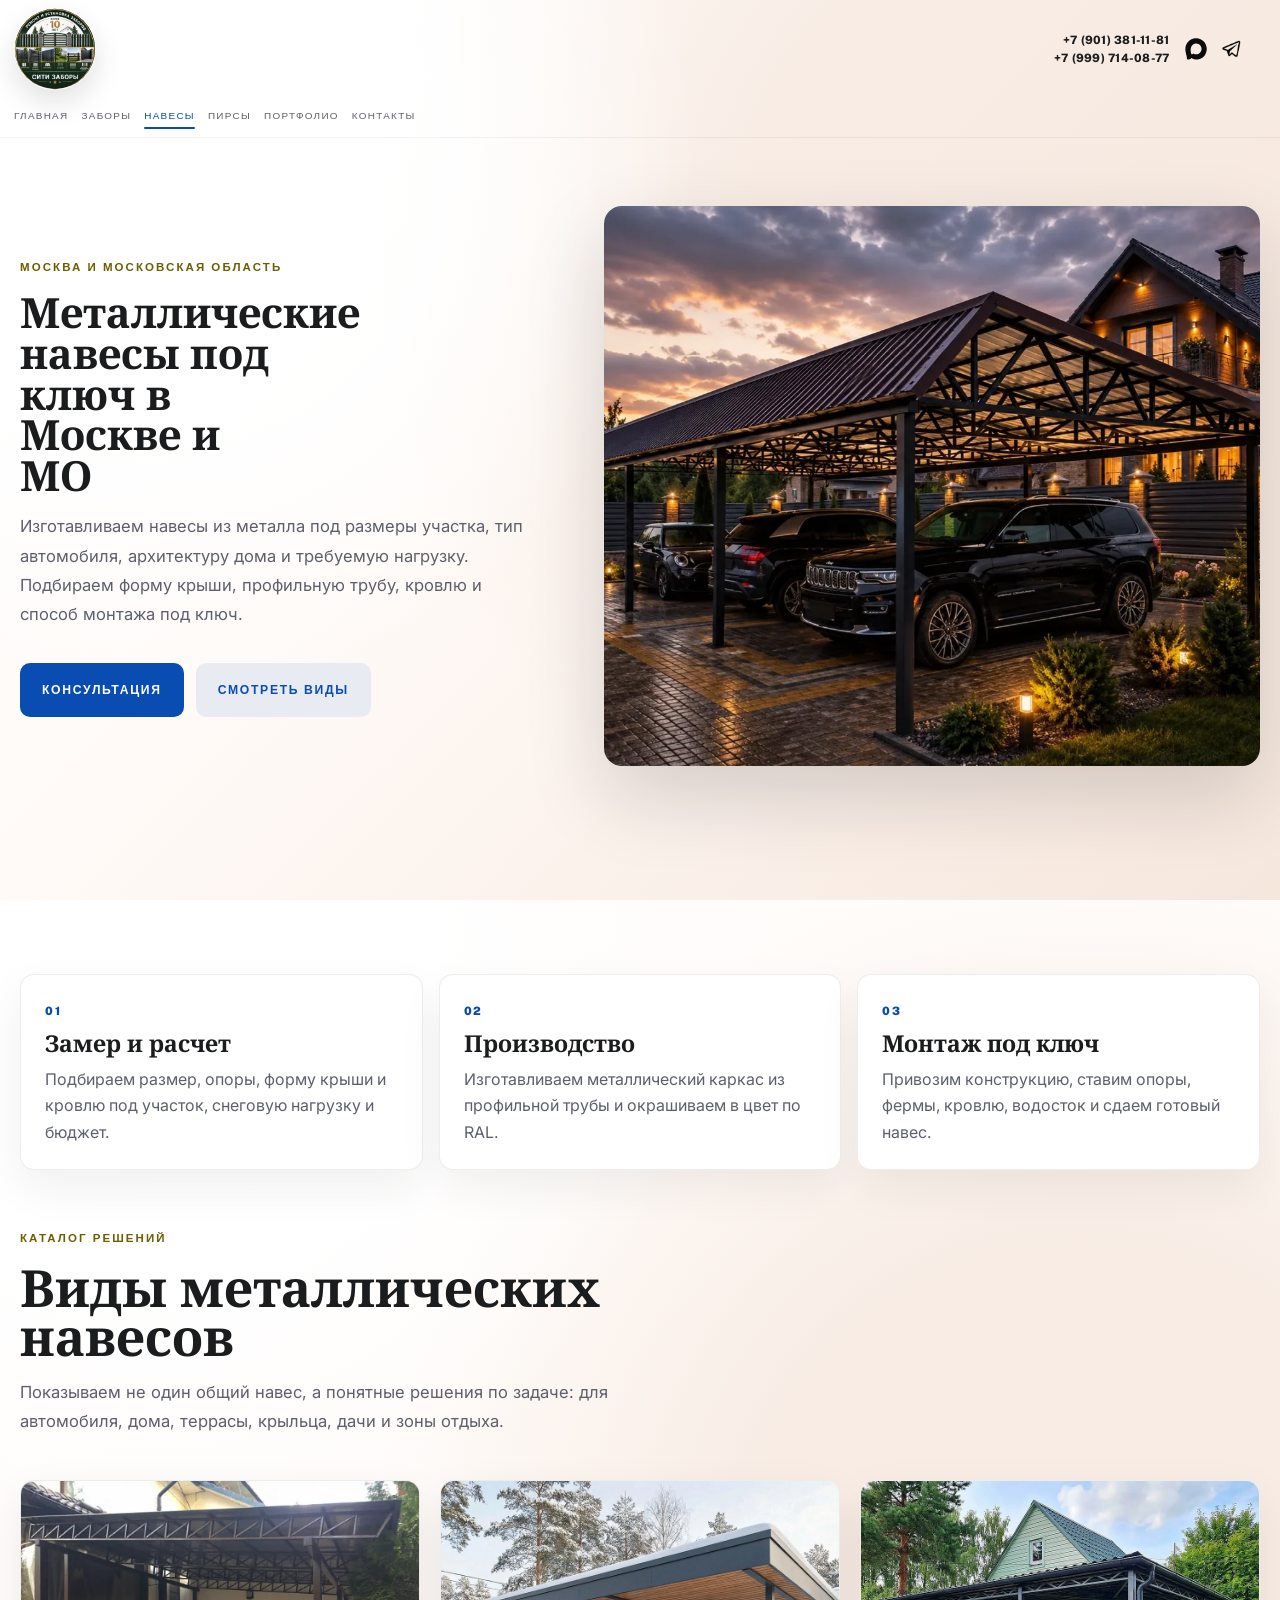
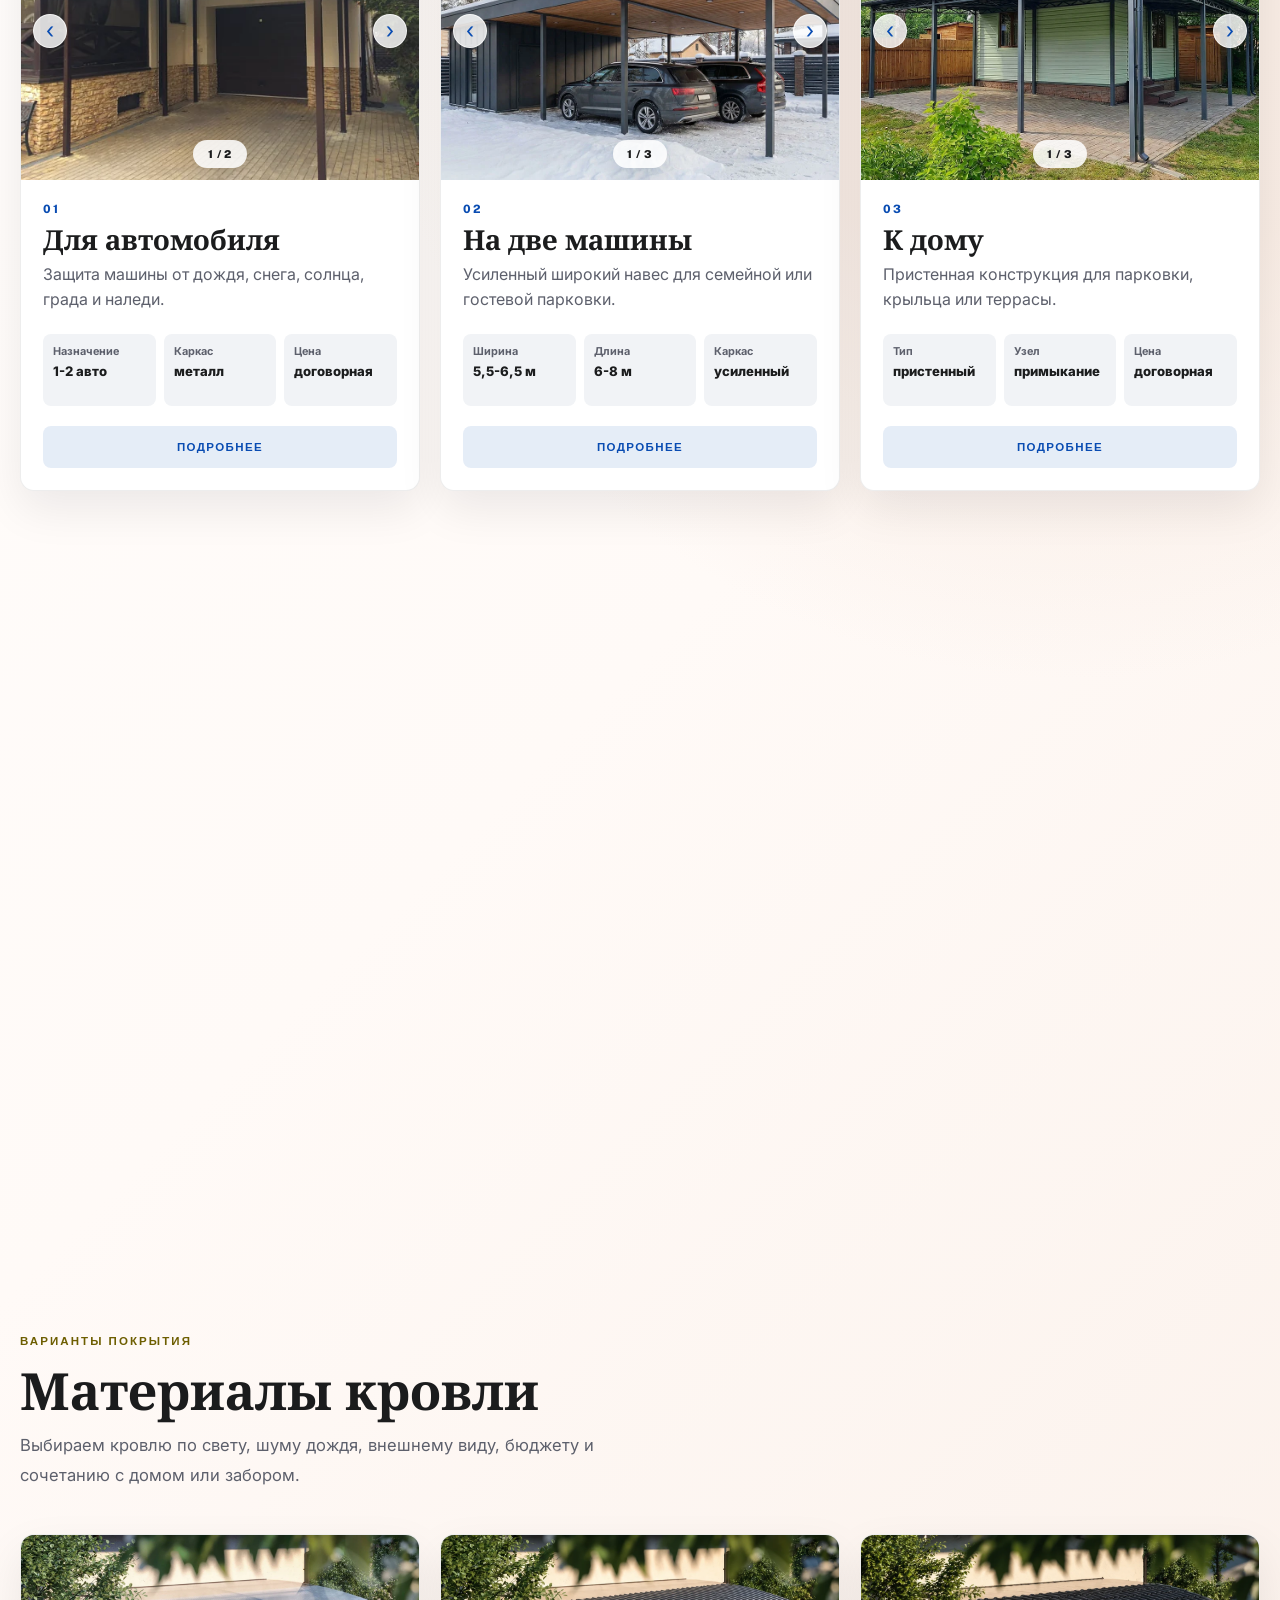
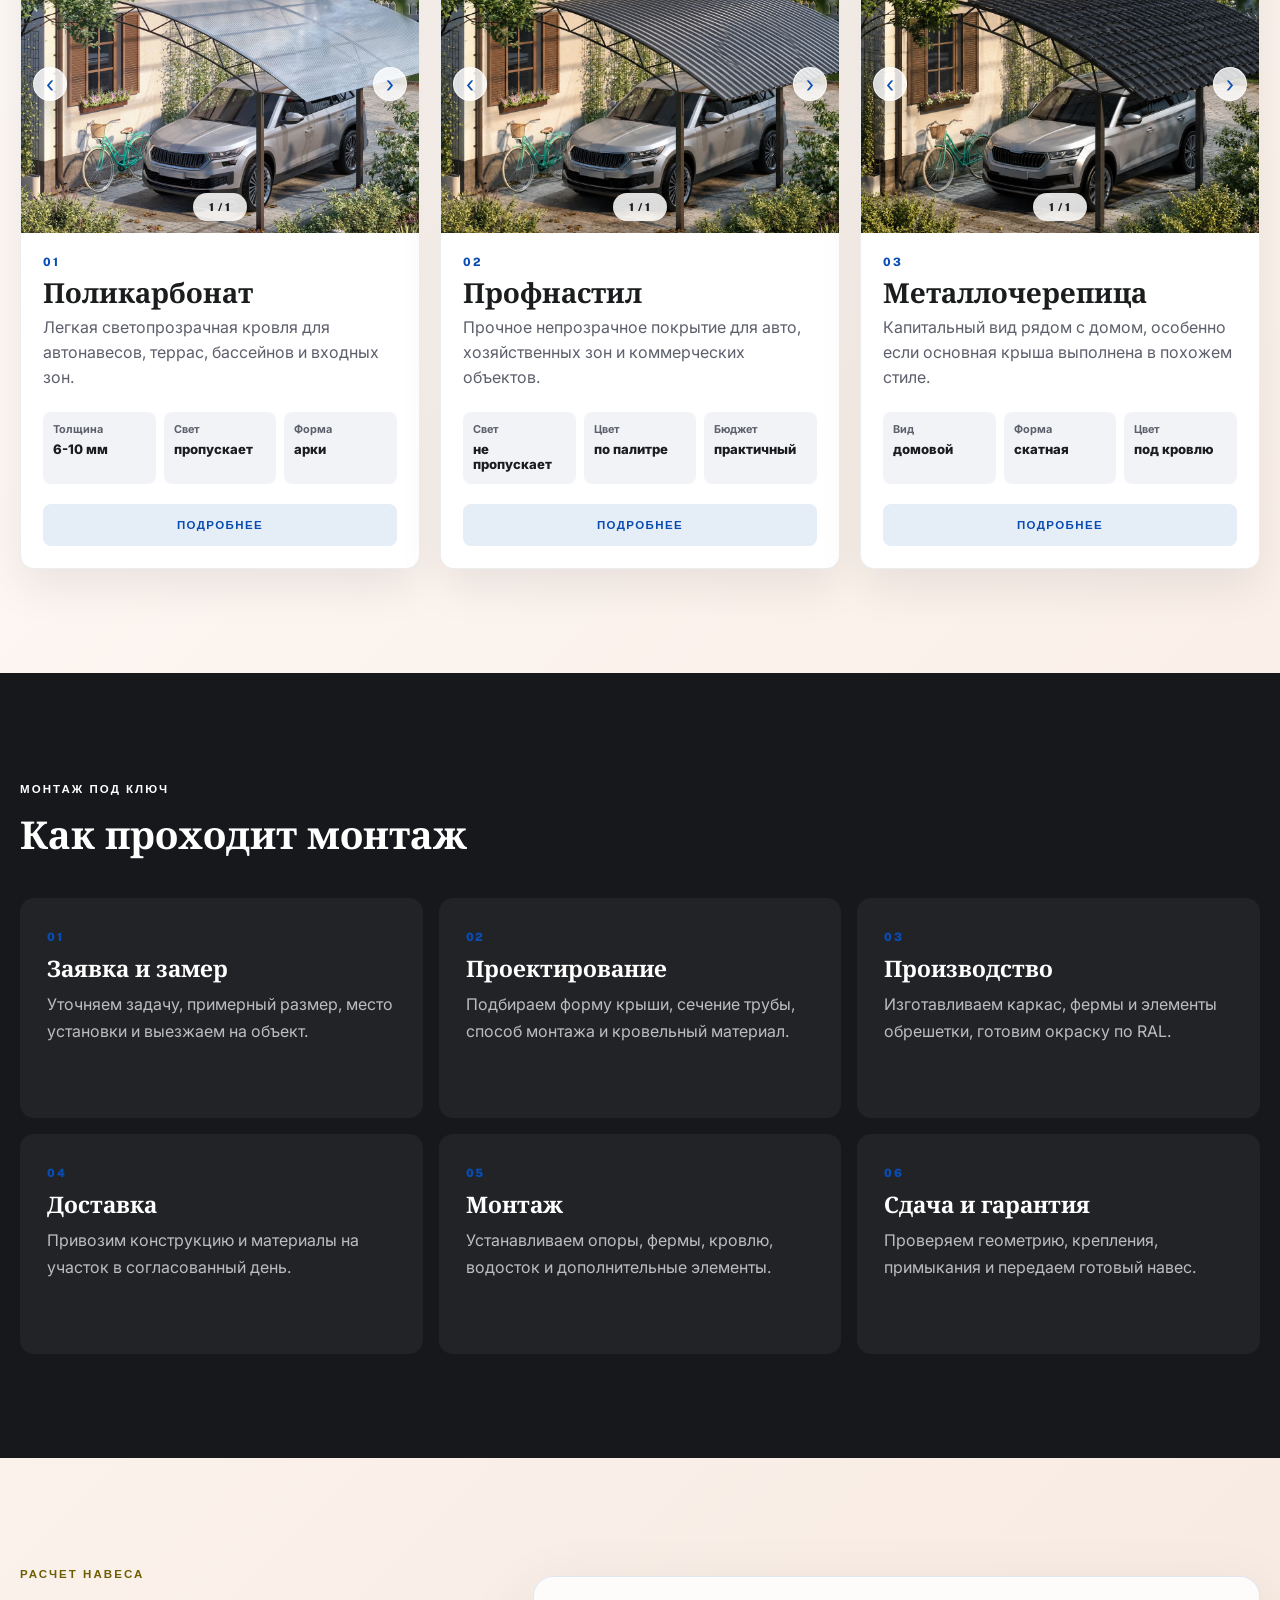
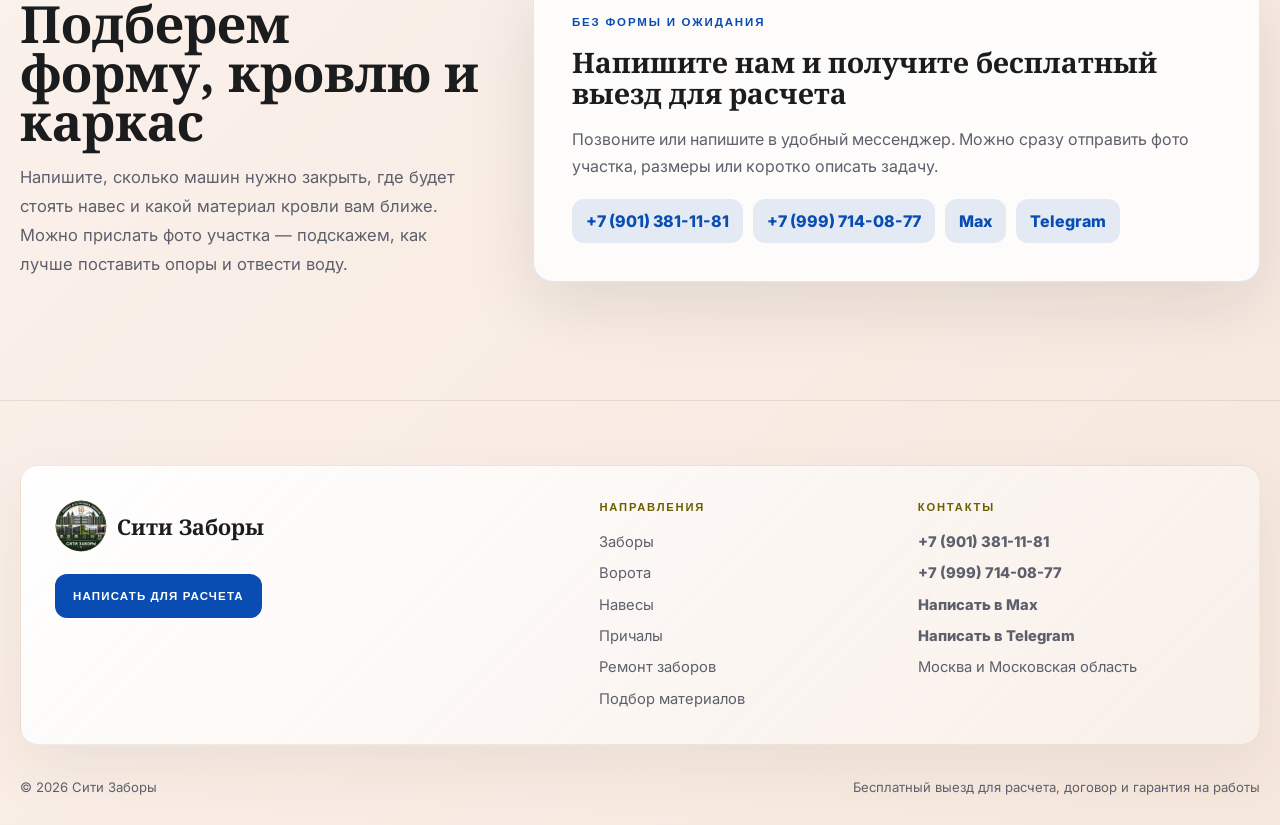
==== commit e3712c7e: "Add files via upload" ====
--- a/canopies.html
+++ b/canopies.html
@@ -14,7 +14,7 @@
       href="https://fonts.googleapis.com/css2?family=Inter:wght@400;500;600;700&family=Noto+Serif:wght@400;600;700&family=Public+Sans:wght@500;600;700&display=swap"
       rel="stylesheet"
     />
-    <link rel="stylesheet" href="./styles.css?v=20260618-no-quiz" />
+    <link rel="stylesheet" href="./styles.css?v=20260709-contact-icons" />
   </head>
   <body>
     <header class="site-header">
@@ -45,10 +45,10 @@
           </div>
           <div class="header-messengers" aria-label="Мессенджеры">
             <a class="messenger-link" href="tel:+79013811181" aria-label="Max">
-              <img src="./assets/max-logo.webp" alt="" />
+              <img src="./assets/max-logo-black.svg" alt="" />
             </a>
             <a class="messenger-link messenger-link-telegram" href="tel:+79969668691" aria-label="Телеграм">
-              <img src="./assets/telegram-logo.webp" alt="" />
+              <img src="./assets/telegram-logo-black.png" alt="" />
             </a>
           </div>
           <a class="header-action" href="./contacts.html">Консультация</a>
@@ -362,10 +362,6 @@
               <img class="footer-logo" src="./assets/site-logo-new.png" alt="Логотип компании Сити Заборы" />
               <strong>Сити Заборы</strong>
             </div>
-            <p>
-              Делаем заборы, ворота, навесы и причалы под участок: подбираем материалы,
-              приезжаем на замер и обсуждаем решение напрямую по телефону или в мессенджере.
-            </p>
             <a class="footer-cta" href="./contacts.html">Написать для расчета</a>
           </div>
 
--- a/styles.css
+++ b/styles.css
@@ -6995,3 +6995,718 @@
     min-height: 320px;
   }
 }
+
+/* Polish pass: header messengers, contacts page, piers photo/process */
+.header-phones {
+  display: flex;
+  flex-direction: column;
+  align-items: flex-end;
+  justify-content: center;
+  gap: 5px;
+  line-height: 1.1;
+}
+
+.header-messengers .messenger-link {
+  background: transparent !important;
+  box-shadow: none !important;
+  overflow: visible;
+}
+
+.header-messengers .messenger-link img {
+  mix-blend-mode: multiply;
+  filter: contrast(1.18) saturate(1.05);
+}
+
+.header-messengers .messenger-link-telegram img {
+  mix-blend-mode: multiply;
+}
+
+.contacts-page {
+  background:
+    radial-gradient(circle at 82% 16%, rgba(9, 76, 178, 0.12), transparent 28rem),
+    radial-gradient(circle at 18% 30%, rgba(109, 94, 0, 0.12), transparent 24rem),
+    var(--page-gradient);
+}
+
+.contacts-hero {
+  padding: clamp(80px, 8vw, 132px) 0 68px;
+}
+
+.contacts-hero-grid {
+  display: grid;
+  grid-template-columns: minmax(0, 1.05fr) minmax(320px, 0.72fr);
+  gap: clamp(36px, 5vw, 86px);
+  align-items: center;
+}
+
+.contacts-hero-copy h1 {
+  max-width: 11ch;
+  margin: 0;
+  font-family: "Noto Serif", serif;
+  font-size: clamp(3.3rem, 6vw, 6.7rem);
+  line-height: 0.94;
+}
+
+.contacts-hero-copy p {
+  max-width: 56ch;
+  margin: 28px 0 0;
+  color: var(--muted);
+  font-size: 1.08rem;
+  line-height: 1.75;
+}
+
+.contacts-primary-actions {
+  display: flex;
+  flex-wrap: wrap;
+  gap: 12px;
+  margin-top: 34px;
+}
+
+.contacts-logo-panel {
+  position: relative;
+  display: grid;
+  place-items: center;
+  min-height: clamp(360px, 42vw, 560px);
+  overflow: hidden;
+  border-radius: 28px;
+  background:
+    linear-gradient(145deg, rgba(8, 54, 39, 0.96), rgba(12, 34, 27, 0.98)),
+    var(--surface-dark);
+  box-shadow: 0 28px 80px rgba(17, 18, 22, 0.18);
+}
+
+.contacts-logo-panel::before {
+  content: "";
+  position: absolute;
+  inset: 18px;
+  border: 1px solid rgba(224, 180, 83, 0.4);
+  border-radius: 22px;
+}
+
+.contacts-logo-panel img {
+  width: min(82%, 430px);
+  border-radius: 50%;
+  filter: drop-shadow(0 26px 50px rgba(0, 0, 0, 0.32));
+}
+
+.contacts-logo-panel span {
+  position: absolute;
+  right: 28px;
+  bottom: 28px;
+  color: #e5bf61;
+  font-family: "Public Sans", sans-serif;
+  font-size: 0.78rem;
+  font-weight: 800;
+  letter-spacing: 0.16em;
+  text-transform: uppercase;
+}
+
+.contacts-methods {
+  padding: 34px 0 92px;
+}
+
+.contacts-method-grid {
+  display: grid;
+  grid-template-columns: repeat(4, minmax(0, 1fr));
+  gap: 16px;
+}
+
+.contacts-method-card {
+  display: grid;
+  gap: 12px;
+  min-height: 220px;
+  padding: 24px;
+  border-radius: 20px;
+  background: rgba(255, 255, 255, 0.74);
+  border: 1px solid rgba(139, 112, 76, 0.14);
+  box-shadow: 0 20px 54px rgba(67, 51, 28, 0.08);
+}
+
+.contacts-method-main {
+  background: var(--primary);
+  color: var(--white);
+}
+
+.contacts-method-card span {
+  color: var(--primary);
+  font-family: "Public Sans", sans-serif;
+  font-size: 0.68rem;
+  font-weight: 800;
+  letter-spacing: 0.14em;
+  text-transform: uppercase;
+}
+
+.contacts-method-main span {
+  color: rgba(255, 255, 255, 0.72);
+}
+
+.contacts-method-card strong {
+  align-self: end;
+  font-family: "Noto Serif", serif;
+  font-size: clamp(1.42rem, 1.8vw, 2rem);
+  line-height: 1.08;
+}
+
+.contacts-method-card em {
+  color: var(--muted);
+  font-style: normal;
+  line-height: 1.5;
+}
+
+.contacts-method-main em {
+  color: rgba(255, 255, 255, 0.78);
+}
+
+.contacts-service-area {
+  padding: 0 0 108px;
+}
+
+.contacts-service-shell {
+  display: grid;
+  grid-template-columns: minmax(260px, 0.75fr) minmax(0, 1fr);
+  gap: 34px;
+  align-items: center;
+  padding: clamp(28px, 4vw, 48px);
+  border-radius: 24px;
+  background: var(--surface-dark);
+  color: var(--white);
+}
+
+.contacts-service-shell h2 {
+  margin: 10px 0 0;
+  font-family: "Noto Serif", serif;
+  font-size: clamp(2.1rem, 4vw, 4rem);
+  line-height: 0.98;
+}
+
+.contacts-service-shell p {
+  margin: 0;
+  color: rgba(255, 255, 255, 0.74);
+  font-size: 1.04rem;
+  line-height: 1.75;
+}
+
+.pier-photo-card {
+  position: relative;
+  min-height: 500px;
+  overflow: hidden;
+  border-radius: 24px;
+  box-shadow: 0 28px 70px rgba(17, 18, 22, 0.14);
+}
+
+.pier-photo-card img {
+  width: 100%;
+  height: 100%;
+  min-height: 500px;
+  object-fit: cover;
+}
+
+.pier-photo-card::after {
+  content: "";
+  position: absolute;
+  inset: 0;
+  background: linear-gradient(180deg, transparent 42%, rgba(8, 17, 22, 0.72));
+}
+
+.pier-photo-caption {
+  position: absolute;
+  left: 22px;
+  right: 22px;
+  bottom: 22px;
+  z-index: 1;
+  display: flex;
+  justify-content: space-between;
+  gap: 18px;
+  align-items: end;
+  padding: 18px;
+  border-radius: 16px;
+  background: rgba(255, 255, 255, 0.9);
+}
+
+.pier-photo-caption strong {
+  color: var(--primary);
+  font-family: "Noto Serif", serif;
+  font-size: 1.4rem;
+}
+
+.pier-photo-caption span {
+  max-width: 28ch;
+  color: var(--muted);
+  font-size: 0.9rem;
+  text-align: right;
+}
+
+.pier-card-media img {
+  width: 100%;
+  height: 100%;
+  min-height: 260px;
+  object-fit: cover;
+}
+
+.pier-process-section {
+  padding: 96px 0;
+  background:
+    linear-gradient(180deg, rgba(255, 255, 255, 0.72), rgba(245, 230, 220, 0.48)),
+    var(--page-gradient);
+}
+
+.pier-process-grid {
+  display: grid;
+  grid-template-columns: repeat(3, minmax(0, 1fr));
+  gap: 18px;
+}
+
+.pier-process-card {
+  position: relative;
+  min-height: 270px;
+  padding: 28px;
+  border-radius: 22px;
+  overflow: hidden;
+  background: rgba(255, 255, 255, 0.82);
+  border: 1px solid rgba(9, 76, 178, 0.12);
+  box-shadow: 0 22px 58px rgba(67, 51, 28, 0.08);
+}
+
+.pier-process-card::after {
+  content: "";
+  position: absolute;
+  right: -42px;
+  bottom: -58px;
+  width: 150px;
+  height: 150px;
+  border-radius: 50%;
+  background: rgba(9, 76, 178, 0.08);
+}
+
+.pier-process-card span {
+  display: grid;
+  place-items: center;
+  width: 42px;
+  height: 42px;
+  border-radius: 14px;
+  background: var(--primary);
+  color: var(--white);
+  font-family: "Public Sans", sans-serif;
+  font-weight: 800;
+  letter-spacing: 0.08em;
+}
+
+.pier-process-card h3 {
+  margin: 30px 0 12px;
+  font-family: "Noto Serif", serif;
+  font-size: clamp(1.45rem, 2vw, 2.1rem);
+  line-height: 1.05;
+}
+
+.pier-process-card p {
+  margin: 0;
+  color: var(--muted);
+  font-size: 1rem;
+  line-height: 1.65;
+}
+
+@media (max-width: 1100px) {
+  .contacts-hero-grid,
+  .contacts-service-shell {
+    grid-template-columns: 1fr;
+  }
+
+  .contacts-method-grid,
+  .pier-process-grid {
+    grid-template-columns: repeat(2, minmax(0, 1fr));
+  }
+}
+
+@media (max-width: 760px) {
+  .header-phones {
+    align-items: flex-start;
+  }
+
+  .contacts-hero-copy h1 {
+    max-width: 100%;
+  }
+
+  .contacts-method-grid,
+  .pier-process-grid {
+    grid-template-columns: 1fr;
+  }
+
+  .pier-photo-card,
+  .pier-photo-card img {
+    min-height: 330px;
+  }
+
+  .pier-photo-caption {
+    display: grid;
+  }
+
+  .pier-photo-caption span {
+    text-align: left;
+  }
+}
+
+/* Pier process diagram refresh */
+.pier-process-section {
+  padding: 104px 0;
+  background:
+    linear-gradient(135deg, rgba(255, 250, 247, 0.94), rgba(245, 230, 220, 0.66)),
+    var(--page-gradient);
+}
+
+.pier-process-panel {
+  display: grid;
+  grid-template-columns: minmax(260px, 0.62fr) minmax(360px, 1fr);
+  grid-template-areas:
+    "copy graphic"
+    "steps graphic";
+  gap: 28px;
+  align-items: stretch;
+}
+
+.pier-process-copy {
+  grid-area: copy;
+  padding: clamp(26px, 3vw, 38px);
+  border-radius: 24px;
+  background: var(--surface-dark);
+  color: var(--white);
+}
+
+.pier-process-copy h2 {
+  max-width: 9ch;
+  margin: 12px 0 0;
+  font-family: "Noto Serif", serif;
+  font-size: clamp(2.4rem, 4vw, 4.8rem);
+  line-height: 0.95;
+}
+
+.pier-process-copy p {
+  max-width: 42ch;
+  margin: 22px 0 0;
+  color: rgba(255, 255, 255, 0.74);
+  line-height: 1.65;
+}
+
+.pier-process-graphic {
+  grid-area: graphic;
+  position: relative;
+  min-height: 560px;
+  overflow: hidden;
+  border-radius: 28px;
+  background:
+    linear-gradient(180deg, #bde9ff 0 30%, #80c7e0 31% 44%, #22687e 45% 100%);
+  box-shadow: 0 28px 78px rgba(17, 18, 22, 0.14);
+}
+
+.pier-process-graphic::before {
+  content: "";
+  position: absolute;
+  inset: 0;
+  background:
+    radial-gradient(circle at 74% 16%, rgba(255, 255, 255, 0.92) 0 46px, transparent 48px),
+    linear-gradient(180deg, transparent 0 45%, rgba(255, 255, 255, 0.16) 46% 100%);
+}
+
+.pier-graphic-shore {
+  position: absolute;
+  left: -8%;
+  right: -8%;
+  top: 34%;
+  height: 24%;
+  background:
+    radial-gradient(circle at 18% 22%, #4f7e3f 0 18px, transparent 19px),
+    radial-gradient(circle at 36% 12%, #2f6d3c 0 24px, transparent 25px),
+    radial-gradient(circle at 58% 20%, #6c8c42 0 18px, transparent 19px),
+    linear-gradient(180deg, #8f7344, #6e552f);
+  transform: rotate(-2deg);
+}
+
+.pier-graphic-water {
+  position: absolute;
+  left: -10%;
+  right: -10%;
+  bottom: 0;
+  height: 46%;
+  background:
+    repeating-linear-gradient(168deg, rgba(255, 255, 255, 0.28) 0 2px, transparent 2px 24px),
+    linear-gradient(180deg, rgba(46, 126, 154, 0.94), rgba(14, 65, 89, 0.98));
+}
+
+.pier-graphic-deck {
+  position: absolute;
+  left: 28%;
+  right: 28%;
+  top: 36%;
+  height: 46%;
+  border-radius: 8px;
+  background:
+    repeating-linear-gradient(90deg, #d2aa68 0 14px, #9f753a 14px 17px),
+    #c99a56;
+  transform: perspective(420px) rotateX(55deg);
+  transform-origin: top;
+  box-shadow: 0 30px 46px rgba(12, 24, 32, 0.28);
+}
+
+.pier-graphic-post {
+  position: absolute;
+  top: 43%;
+  width: 12px;
+  height: 40%;
+  border-radius: 999px;
+  background: #4f3826;
+  box-shadow: 0 0 0 3px rgba(255, 255, 255, 0.14);
+}
+
+.pier-graphic-post-one {
+  left: 33%;
+}
+
+.pier-graphic-post-two {
+  right: 33%;
+}
+
+.pier-graphic-boat {
+  position: absolute;
+  right: 9%;
+  bottom: 22%;
+  width: 148px;
+  height: 44px;
+  border-radius: 10px 48px 48px 18px;
+  background: #11151c;
+  box-shadow:
+    inset 24px 0 0 rgba(255, 255, 255, 0.9),
+    0 18px 28px rgba(0, 0, 0, 0.24);
+  transform: rotate(-6deg);
+}
+
+.pier-process-steps {
+  grid-area: steps;
+  display: grid;
+  gap: 12px;
+}
+
+.pier-process-steps .pier-process-card {
+  display: grid;
+  grid-template-columns: 54px minmax(0, 1fr);
+  gap: 18px;
+  align-items: start;
+  min-height: auto;
+  padding: 22px;
+  border-radius: 20px;
+  background: rgba(255, 255, 255, 0.86);
+}
+
+.pier-process-steps .pier-process-card span {
+  margin-top: 2px;
+}
+
+.pier-process-steps .pier-process-card h3 {
+  margin: 0 0 8px;
+  font-size: clamp(1.35rem, 1.6vw, 1.8rem);
+}
+
+.pier-process-steps .pier-process-card p {
+  font-size: 0.98rem;
+}
+
+@media (max-width: 980px) {
+  .pier-process-panel {
+    grid-template-columns: 1fr;
+    grid-template-areas:
+      "copy"
+      "graphic"
+      "steps";
+  }
+
+  .pier-process-graphic {
+    min-height: 420px;
+  }
+}
+
+@media (max-width: 560px) {
+  .pier-process-steps .pier-process-card {
+    grid-template-columns: 1fr;
+  }
+}
+
+/* Contact page premium rebuild and clean messenger icons */
+.messenger-link,
+.messenger-link:hover,
+.contact-messenger-links a,
+.contact-messenger-links a:hover {
+  background: transparent !important;
+  box-shadow: none !important;
+}
+
+.messenger-link img,
+.contact-messenger-links img {
+  mix-blend-mode: normal !important;
+  filter: none !important;
+}
+
+.messenger-link img {
+  width: 22px;
+  height: 22px;
+}
+
+.contact-phone-link {
+  display: inline-block;
+  color: var(--white);
+  font-family: "Noto Serif", serif;
+  font-size: 1.3rem;
+  font-weight: 600;
+}
+
+.contact-phone-link:hover {
+  color: rgba(255, 255, 255, 0.78);
+}
+
+.contacts-premium {
+  position: relative;
+  min-height: calc(100vh - 116px);
+  padding: clamp(72px, 7vw, 118px) 0;
+  overflow: hidden;
+  color: var(--white);
+  background: #121318;
+}
+
+.contacts-premium-bg {
+  position: absolute;
+  inset: 0;
+  background:
+    linear-gradient(90deg, rgba(13, 14, 18, 0.92) 0%, rgba(13, 14, 18, 0.72) 42%, rgba(13, 14, 18, 0.36) 100%),
+    linear-gradient(180deg, rgba(13, 14, 18, 0.24), rgba(13, 14, 18, 0.82)),
+    url("./assets/portfolio-modern-fence.webp") center / cover no-repeat;
+  transform: scale(1.02);
+}
+
+.contacts-premium::after {
+  content: "";
+  position: absolute;
+  inset: 0;
+  background:
+    linear-gradient(90deg, transparent 0 49%, rgba(255, 255, 255, 0.08) 49.08% 49.18%, transparent 49.26%),
+    linear-gradient(180deg, transparent 0 50%, rgba(255, 255, 255, 0.06) 50.08% 50.18%, transparent 50.26%);
+  opacity: 0.42;
+  pointer-events: none;
+}
+
+.contacts-premium-grid {
+  position: relative;
+  z-index: 1;
+  display: grid;
+  grid-template-columns: minmax(0, 1.05fr) minmax(340px, 0.72fr);
+  gap: clamp(36px, 6vw, 96px);
+  align-items: center;
+}
+
+.contacts-premium-copy h1 {
+  max-width: 11ch;
+  margin: 0;
+  font-family: "Noto Serif", serif;
+  font-size: clamp(3.6rem, 7vw, 7.8rem);
+  line-height: 0.92;
+}
+
+.contacts-premium-copy p {
+  max-width: 58ch;
+  margin: 28px 0 0;
+  color: rgba(255, 255, 255, 0.78);
+  font-size: clamp(1.05rem, 1.3vw, 1.28rem);
+  line-height: 1.75;
+}
+
+.contacts-premium-actions {
+  display: flex;
+  flex-wrap: wrap;
+  gap: 12px;
+  margin-top: 36px;
+}
+
+.contacts-premium-card {
+  position: relative;
+  display: grid;
+  gap: 24px;
+  padding: clamp(24px, 3vw, 38px);
+  border-radius: 28px;
+  background: rgba(255, 255, 255, 0.14);
+  border: 1px solid rgba(255, 255, 255, 0.22);
+  -webkit-backdrop-filter: blur(22px) saturate(1.1);
+  backdrop-filter: blur(22px) saturate(1.1);
+  box-shadow: 0 28px 80px rgba(0, 0, 0, 0.24);
+}
+
+.contacts-premium-logo {
+  width: clamp(120px, 12vw, 190px);
+  border-radius: 50%;
+  box-shadow: 0 22px 54px rgba(0, 0, 0, 0.28);
+}
+
+.contacts-card-head span {
+  color: rgba(255, 255, 255, 0.64);
+  font-family: "Public Sans", sans-serif;
+  font-size: 0.72rem;
+  font-weight: 800;
+  letter-spacing: 0.16em;
+  text-transform: uppercase;
+}
+
+.contacts-card-head h2 {
+  margin: 10px 0 0;
+  font-family: "Noto Serif", serif;
+  font-size: clamp(1.75rem, 2.3vw, 2.6rem);
+  line-height: 1.05;
+}
+
+.contacts-card-list {
+  display: grid;
+  gap: 10px;
+}
+
+.contacts-card-list a {
+  display: grid;
+  gap: 4px;
+  padding: 16px;
+  border-radius: 16px;
+  background: rgba(255, 255, 255, 0.1);
+  border: 1px solid rgba(255, 255, 255, 0.12);
+  transition: transform 0.2s ease, background-color 0.2s ease;
+}
+
+.contacts-card-list a:hover {
+  transform: translateY(-2px);
+  background: rgba(255, 255, 255, 0.16);
+}
+
+.contacts-card-list span {
+  color: rgba(255, 255, 255, 0.52);
+  font-size: 0.72rem;
+  font-weight: 800;
+  letter-spacing: 0.14em;
+  text-transform: uppercase;
+}
+
+.contacts-card-list strong {
+  color: var(--white);
+  font-size: clamp(1.02rem, 1.2vw, 1.2rem);
+}
+
+@media (max-width: 980px) {
+  .contacts-premium-grid {
+    grid-template-columns: 1fr;
+  }
+
+  .contacts-premium-copy h1 {
+    max-width: 100%;
+  }
+}
+
+@media (max-width: 760px) {
+  .contacts-premium {
+    min-height: auto;
+    padding: 56px 0;
+  }
+
+  .contacts-premium-copy h1 {
+    font-size: clamp(2.7rem, 13vw, 4.4rem);
+  }
+}
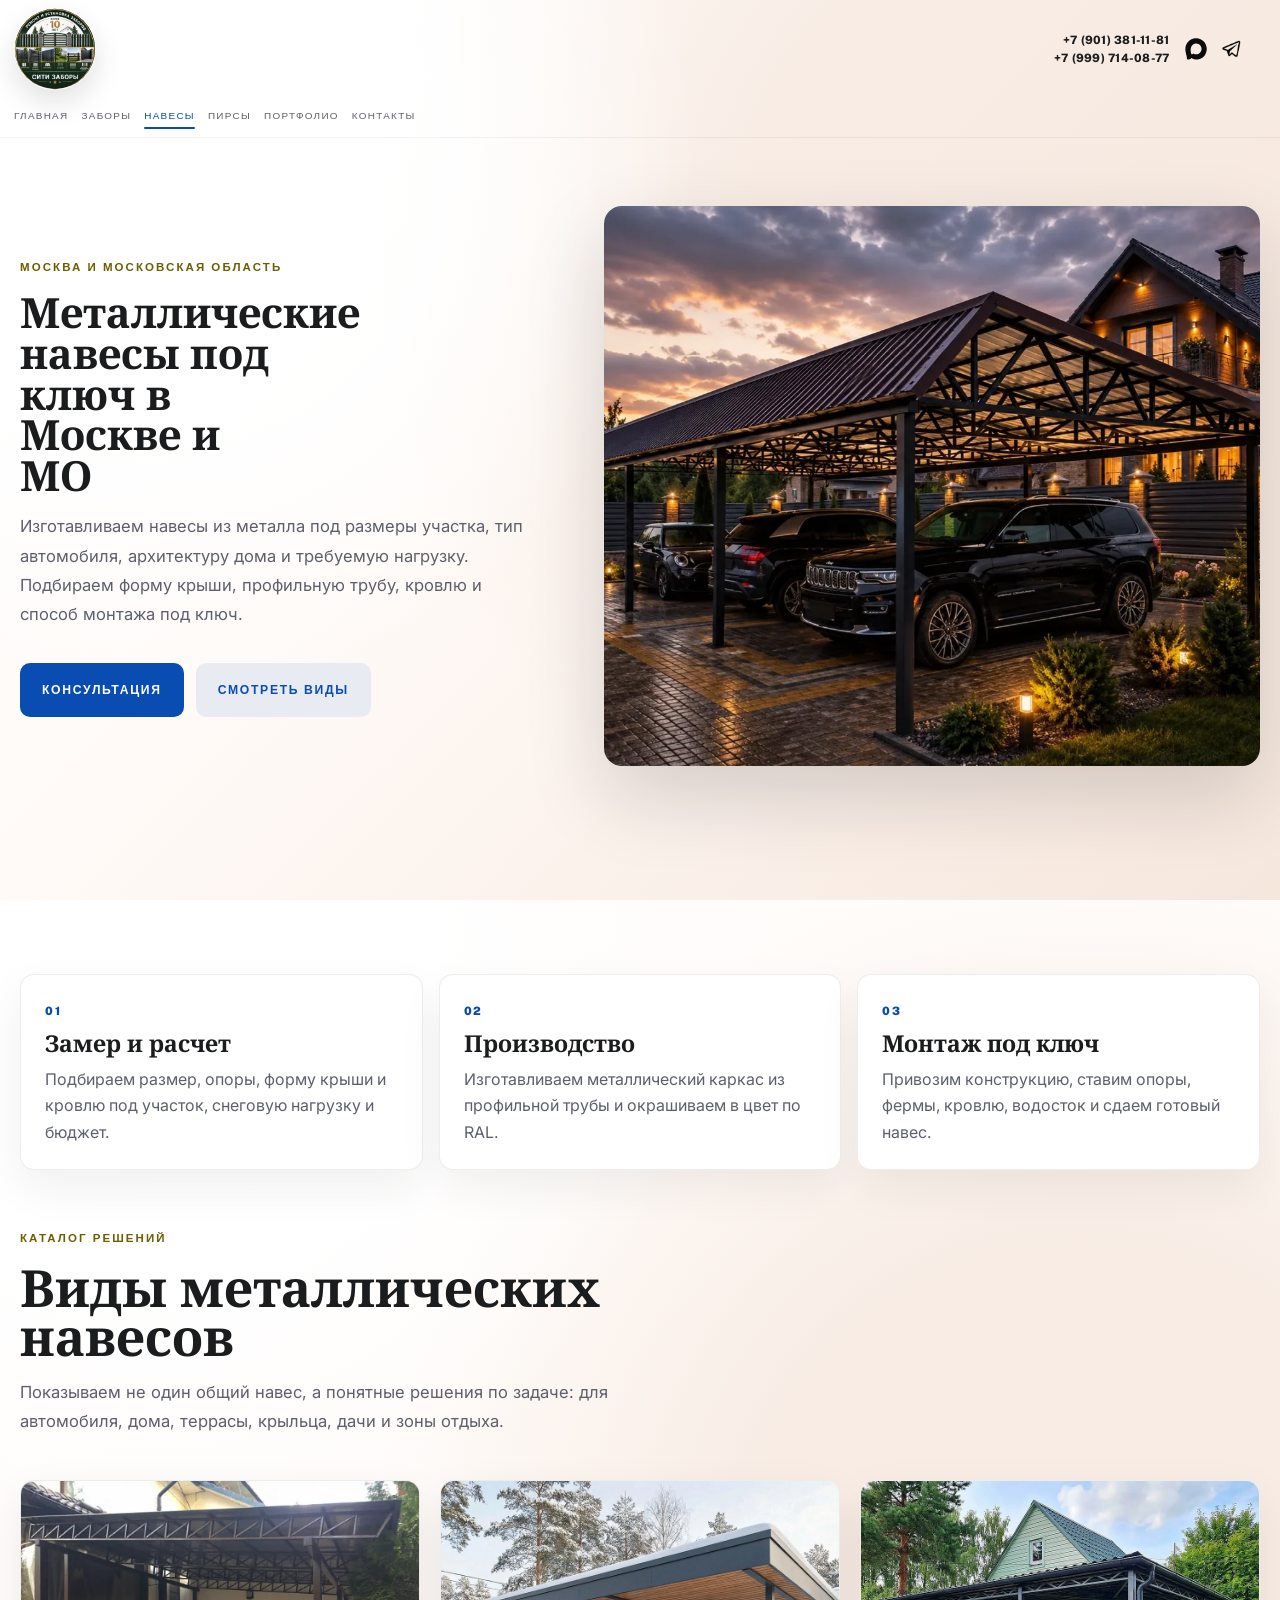
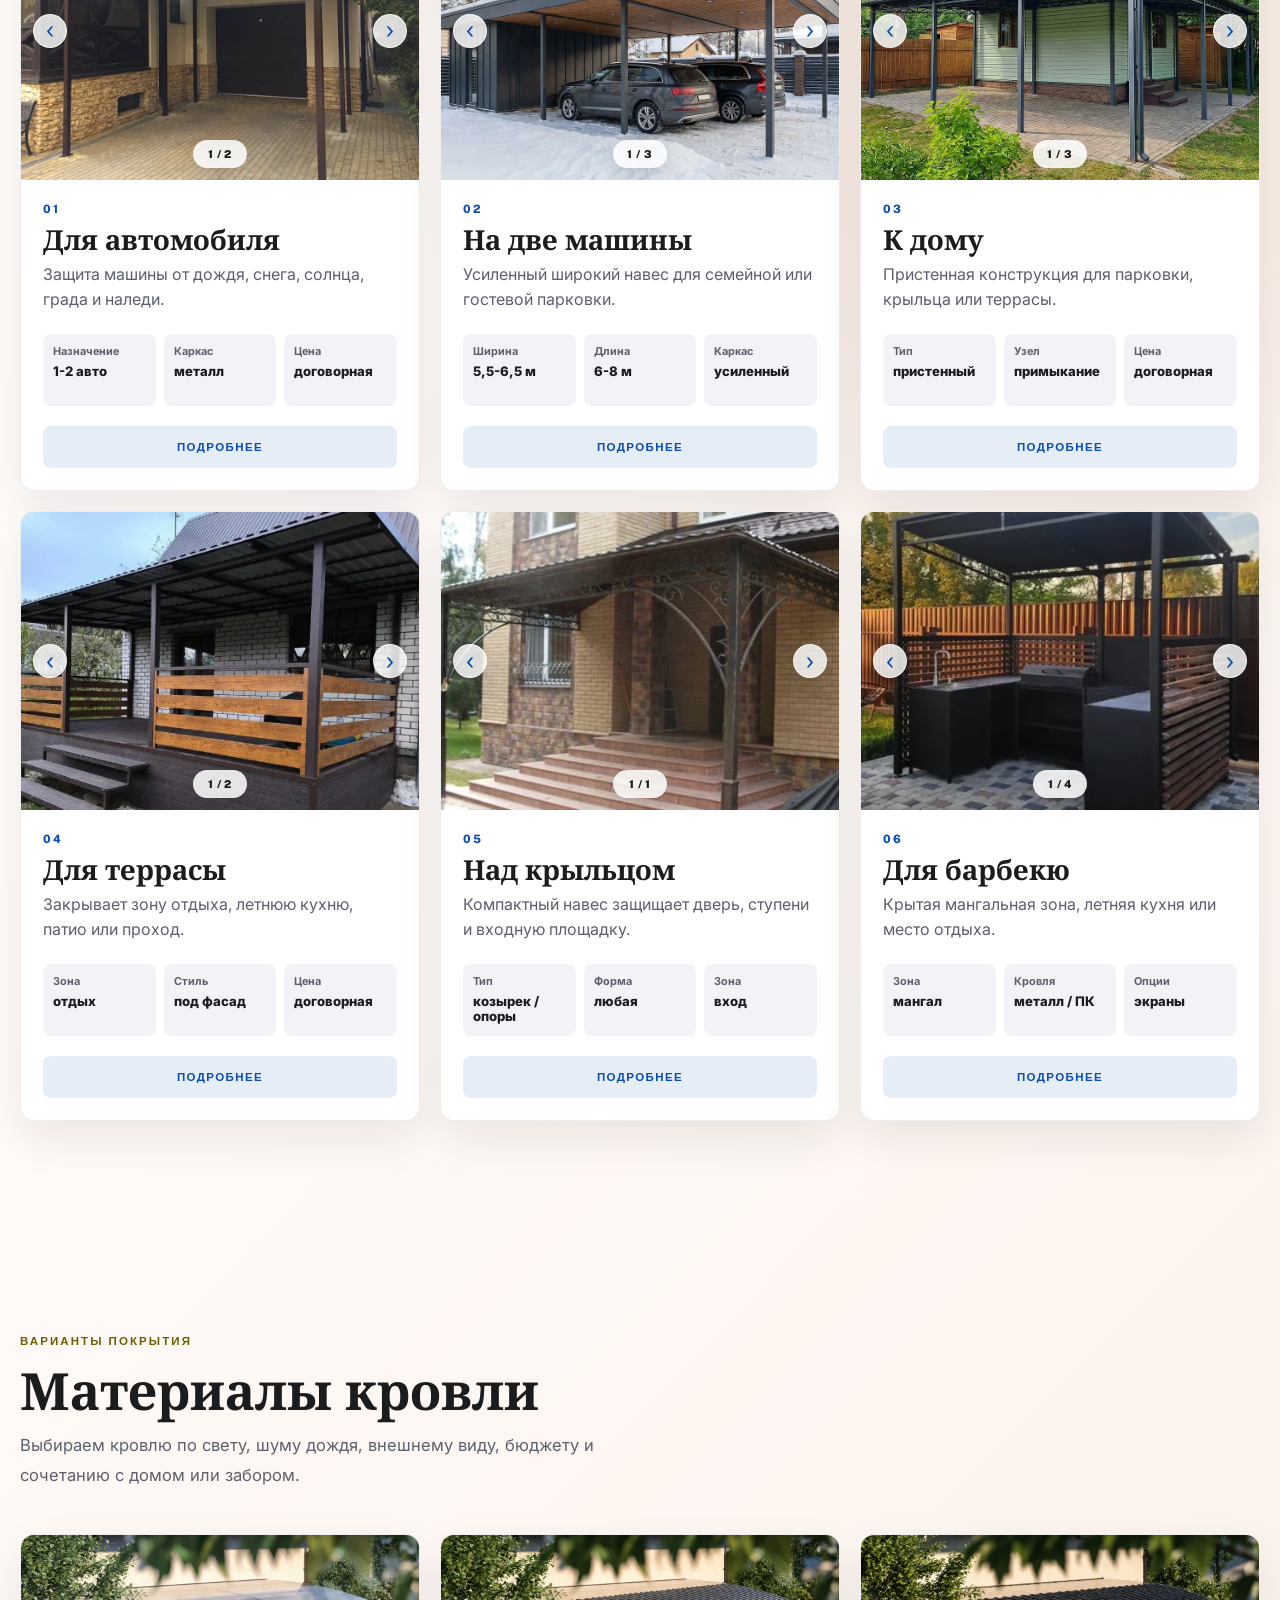
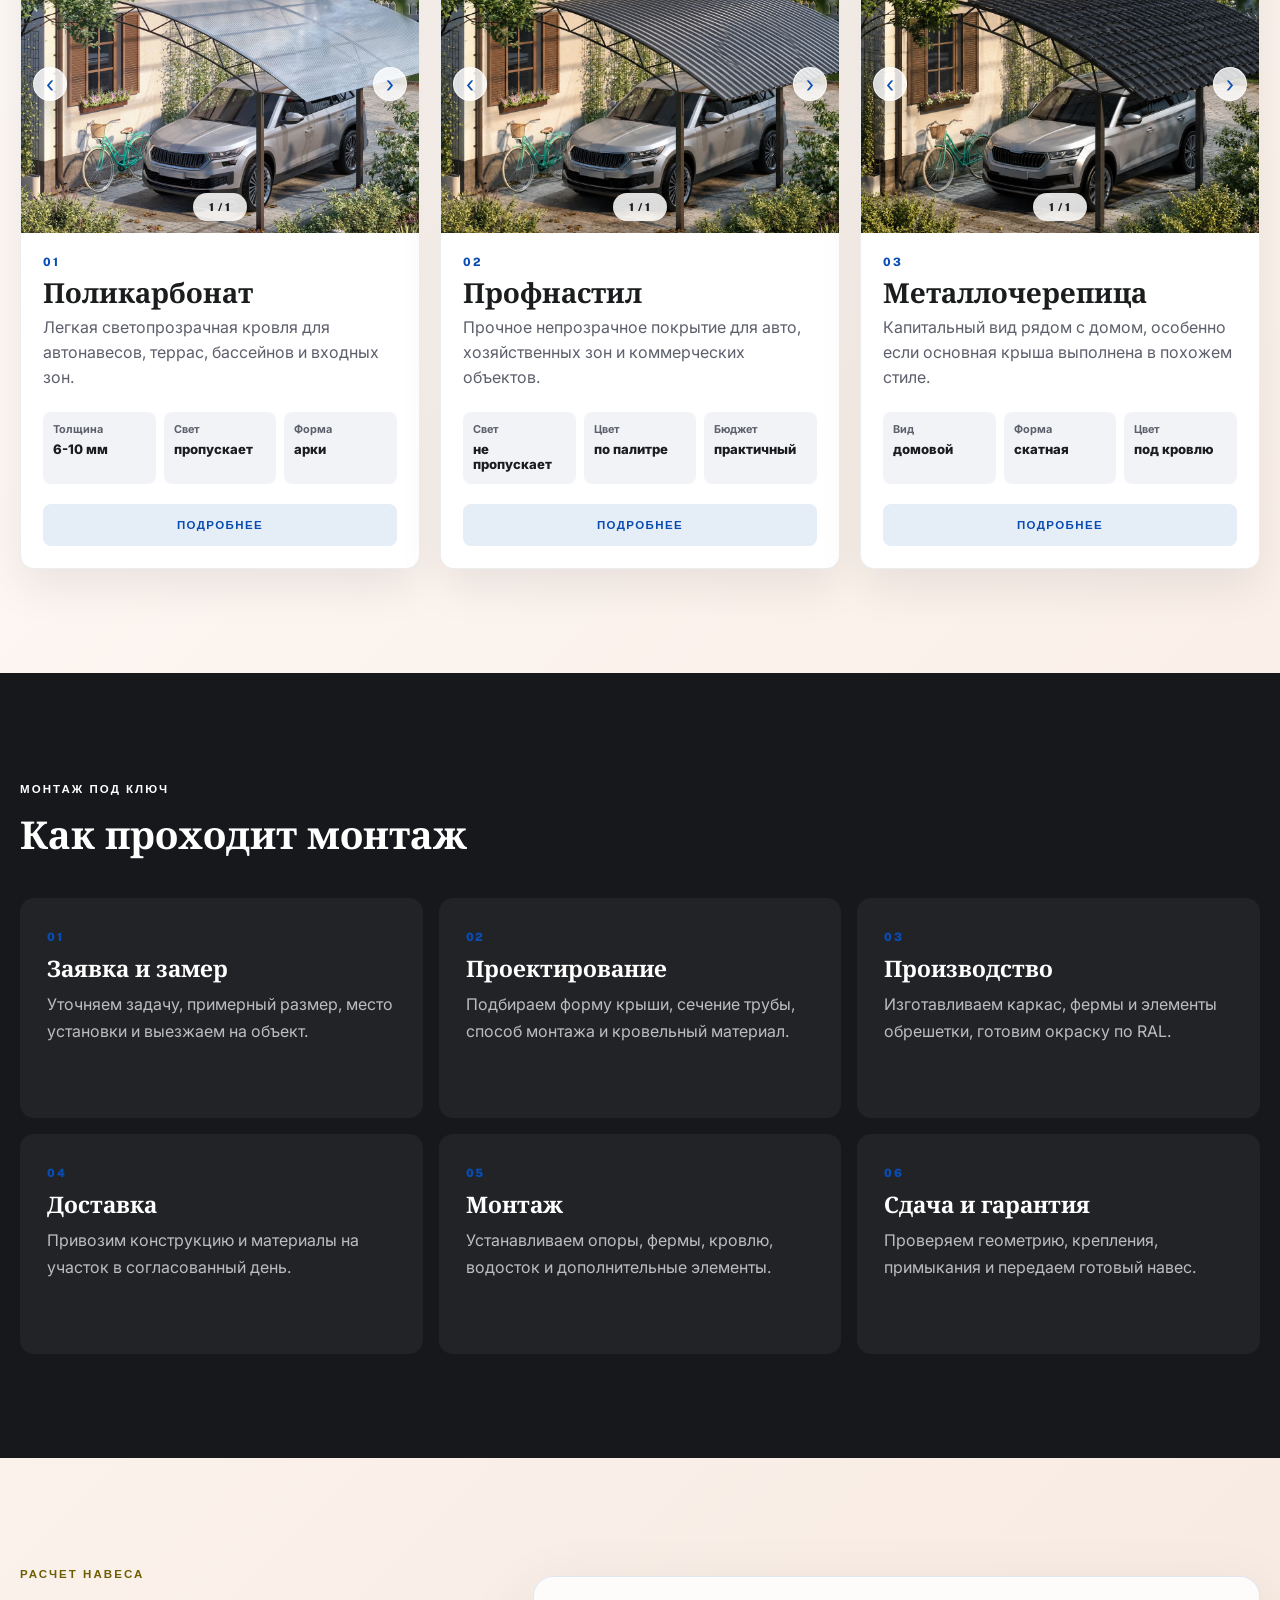
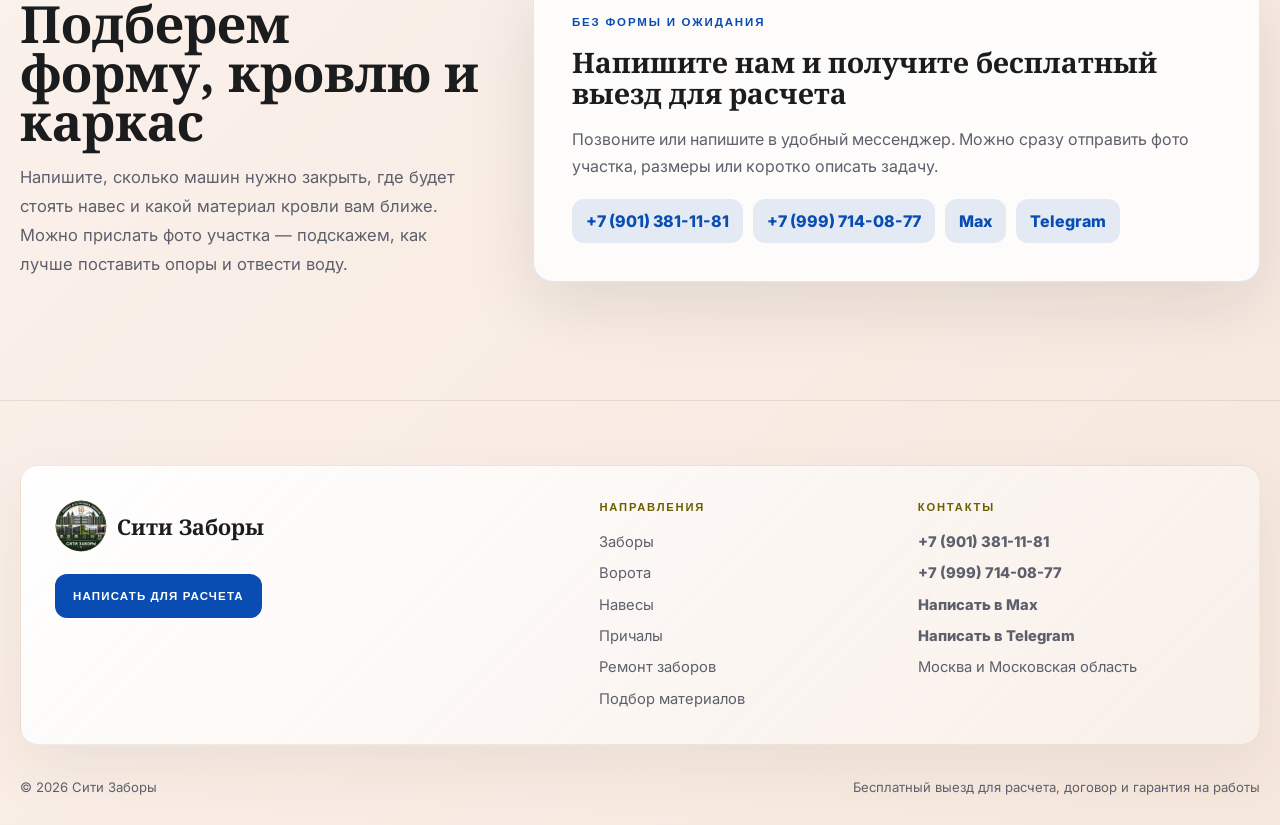
==== commit b954c9d4: "Add files via upload" ====
--- a/canopies.html
+++ b/canopies.html
@@ -14,7 +14,7 @@
       href="https://fonts.googleapis.com/css2?family=Inter:wght@400;500;600;700&family=Noto+Serif:wght@400;600;700&family=Public+Sans:wght@500;600;700&display=swap"
       rel="stylesheet"
     />
-    <link rel="stylesheet" href="./styles.css?v=20260709-contact-icons" />
+    <link rel="stylesheet" href="./styles.css?v=20260709-no-method-cards" />
   </head>
   <body>
     <header class="site-header">
--- a/styles.css
+++ b/styles.css
@@ -7101,62 +7101,6 @@
   text-transform: uppercase;
 }
 
-.contacts-methods {
-  padding: 34px 0 92px;
-}
-
-.contacts-method-grid {
-  display: grid;
-  grid-template-columns: repeat(4, minmax(0, 1fr));
-  gap: 16px;
-}
-
-.contacts-method-card {
-  display: grid;
-  gap: 12px;
-  min-height: 220px;
-  padding: 24px;
-  border-radius: 20px;
-  background: rgba(255, 255, 255, 0.74);
-  border: 1px solid rgba(139, 112, 76, 0.14);
-  box-shadow: 0 20px 54px rgba(67, 51, 28, 0.08);
-}
-
-.contacts-method-main {
-  background: var(--primary);
-  color: var(--white);
-}
-
-.contacts-method-card span {
-  color: var(--primary);
-  font-family: "Public Sans", sans-serif;
-  font-size: 0.68rem;
-  font-weight: 800;
-  letter-spacing: 0.14em;
-  text-transform: uppercase;
-}
-
-.contacts-method-main span {
-  color: rgba(255, 255, 255, 0.72);
-}
-
-.contacts-method-card strong {
-  align-self: end;
-  font-family: "Noto Serif", serif;
-  font-size: clamp(1.42rem, 1.8vw, 2rem);
-  line-height: 1.08;
-}
-
-.contacts-method-card em {
-  color: var(--muted);
-  font-style: normal;
-  line-height: 1.5;
-}
-
-.contacts-method-main em {
-  color: rgba(255, 255, 255, 0.78);
-}
-
 .contacts-service-area {
   padding: 0 0 108px;
 }
@@ -7311,7 +7255,6 @@
     grid-template-columns: 1fr;
   }
 
-  .contacts-method-grid,
   .pier-process-grid {
     grid-template-columns: repeat(2, minmax(0, 1fr));
   }
@@ -7326,7 +7269,6 @@
     max-width: 100%;
   }
 
-  .contacts-method-grid,
   .pier-process-grid {
     grid-template-columns: 1fr;
   }
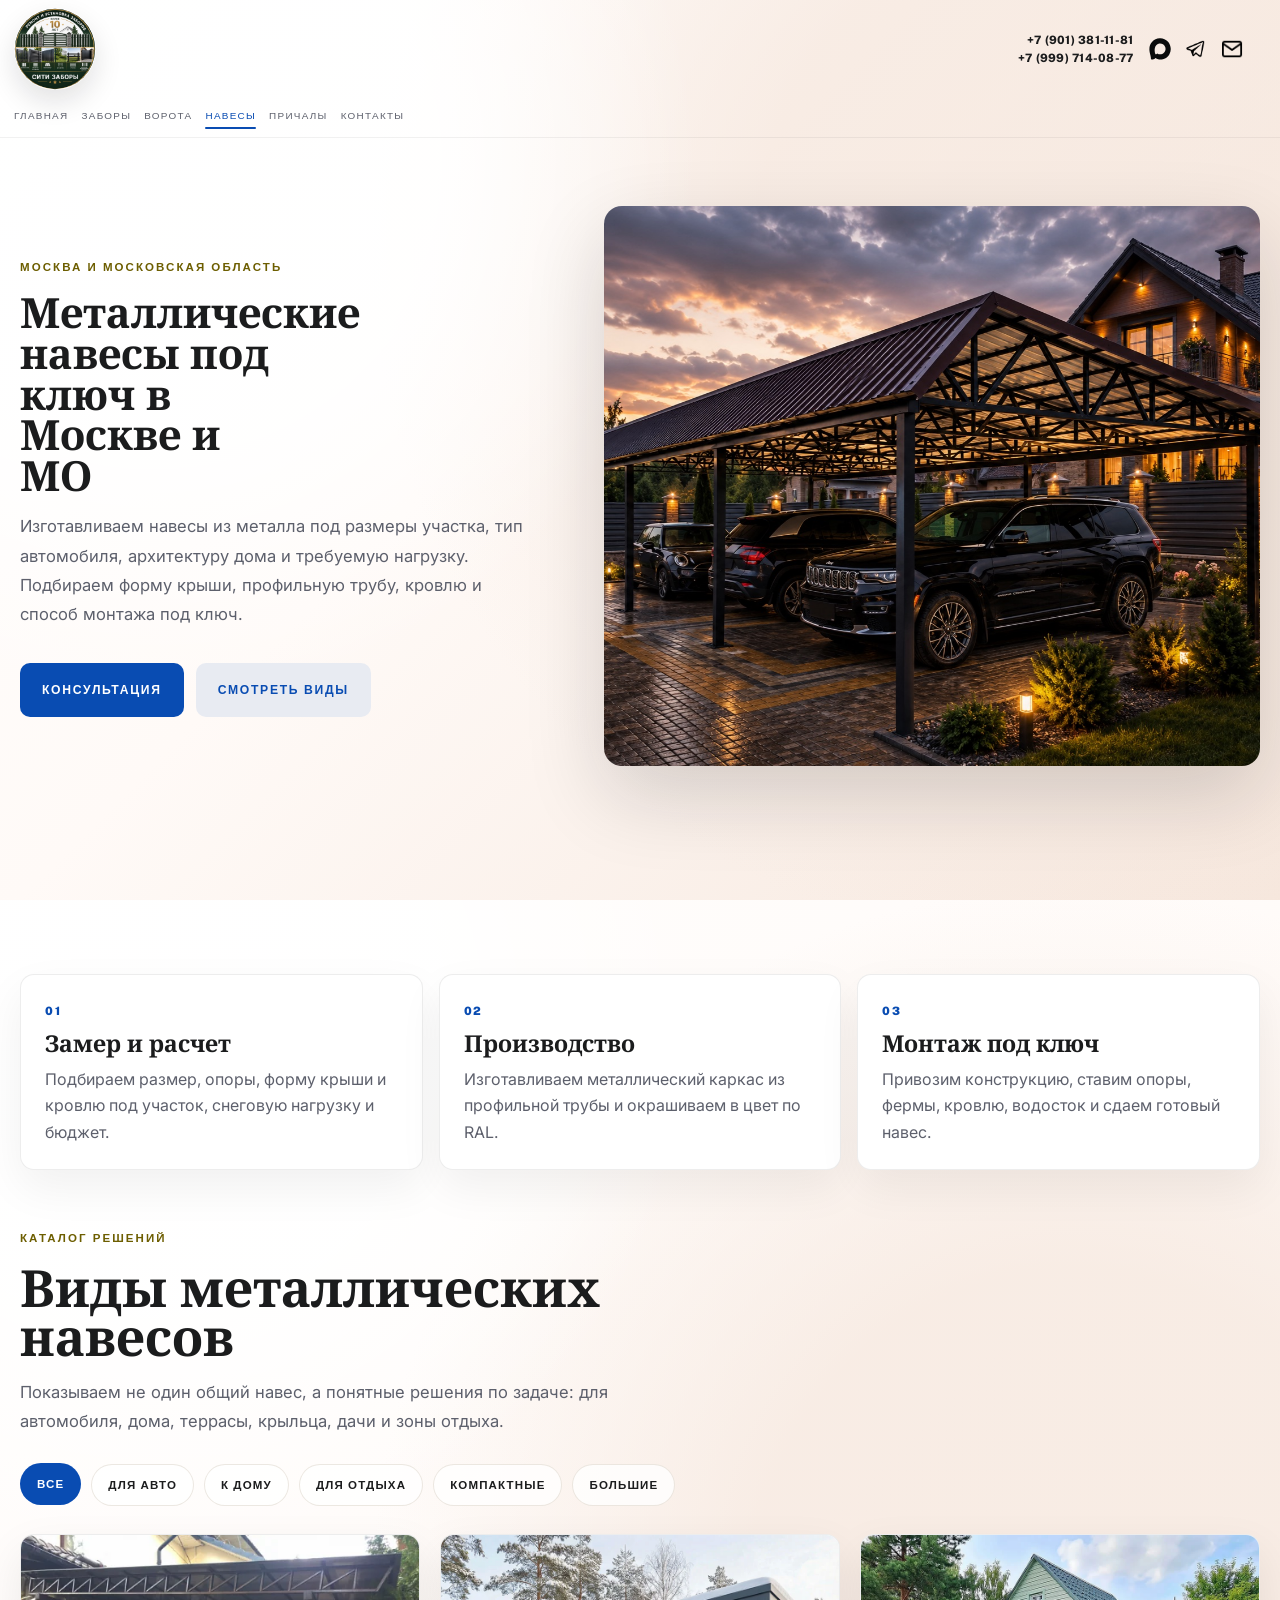
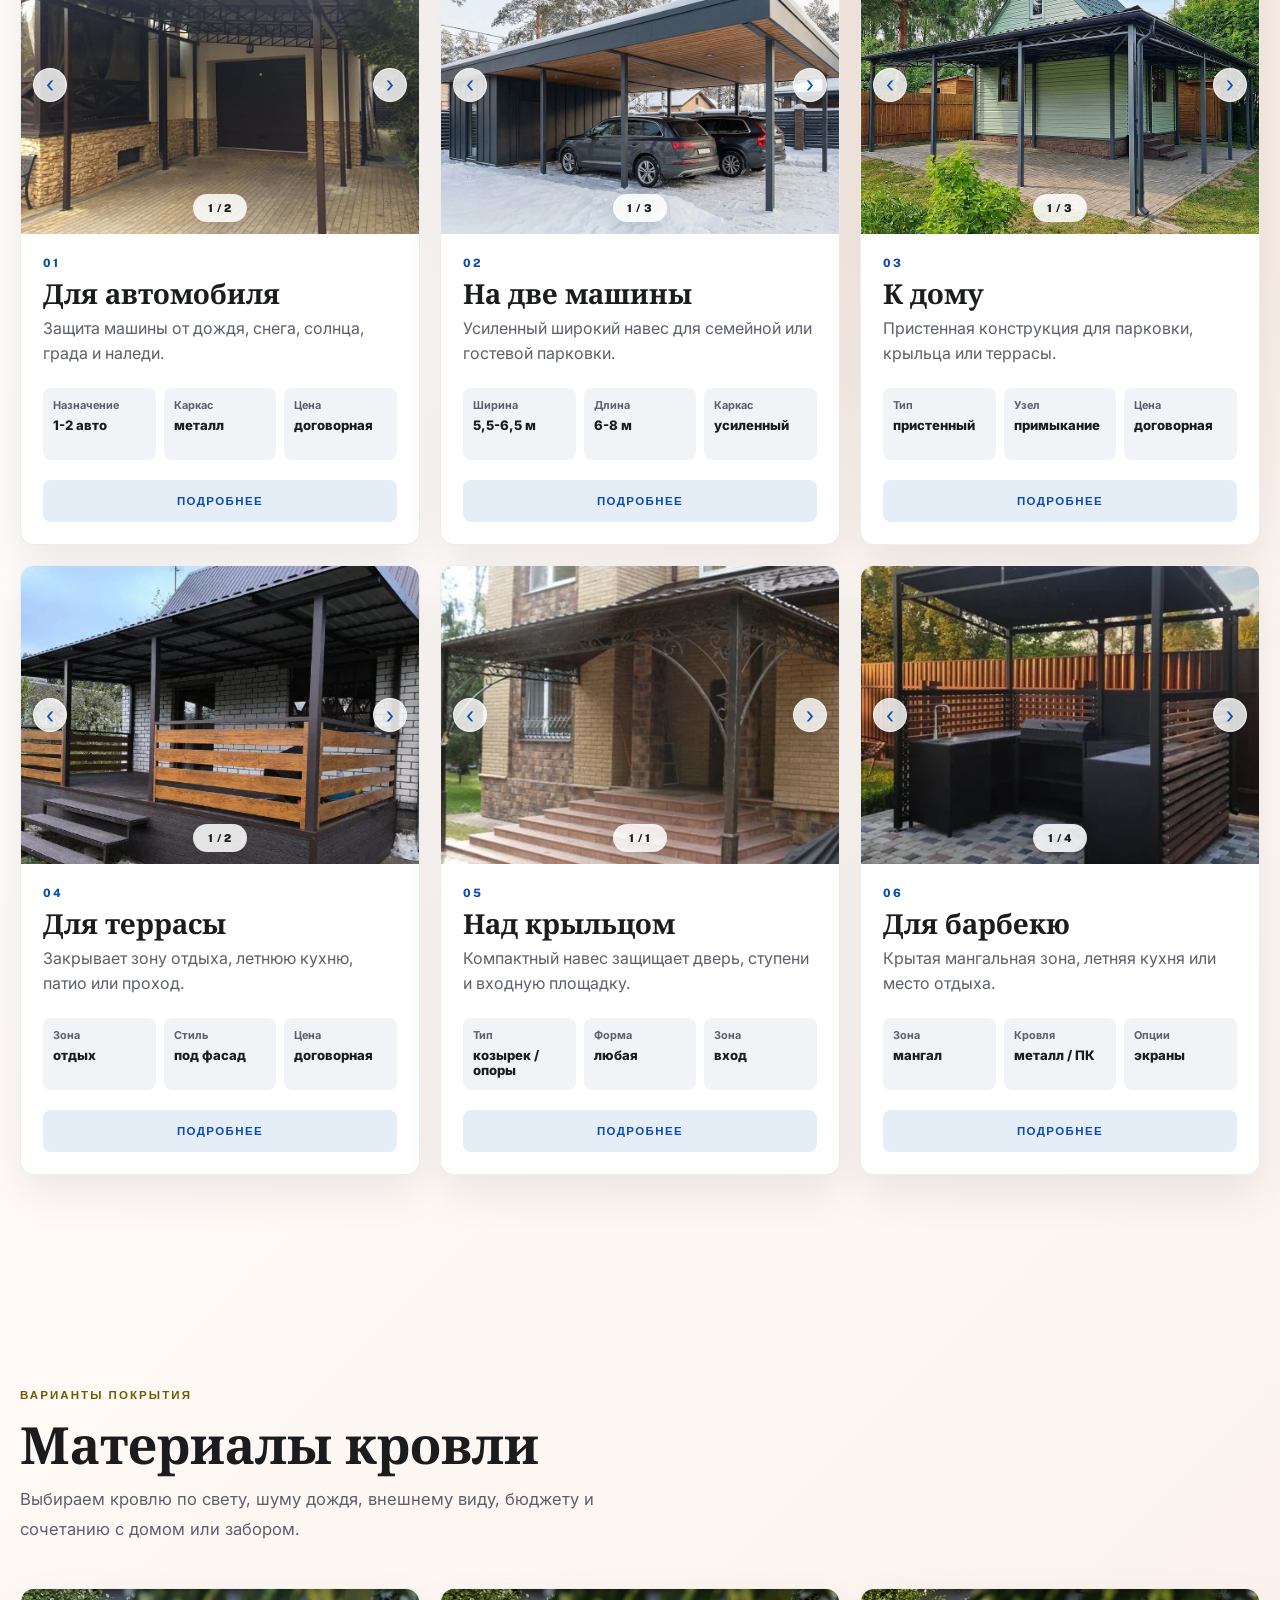
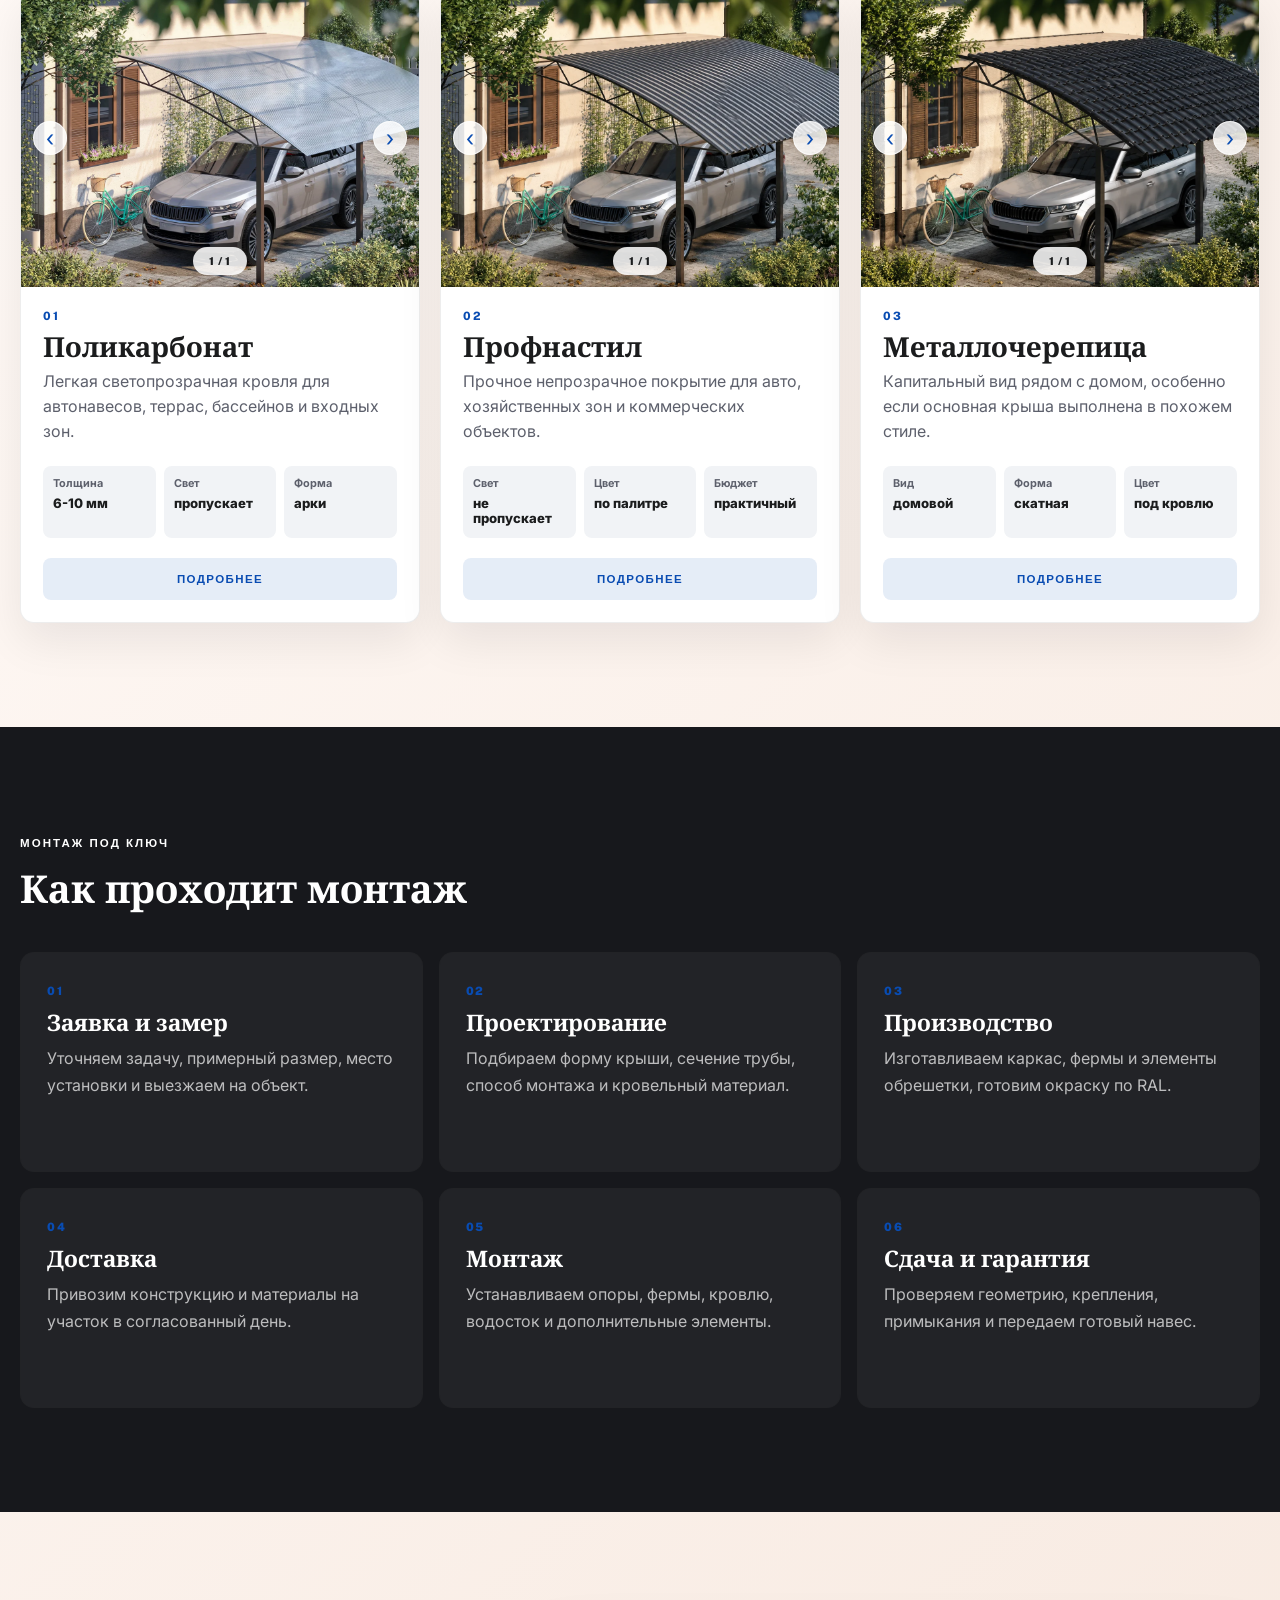
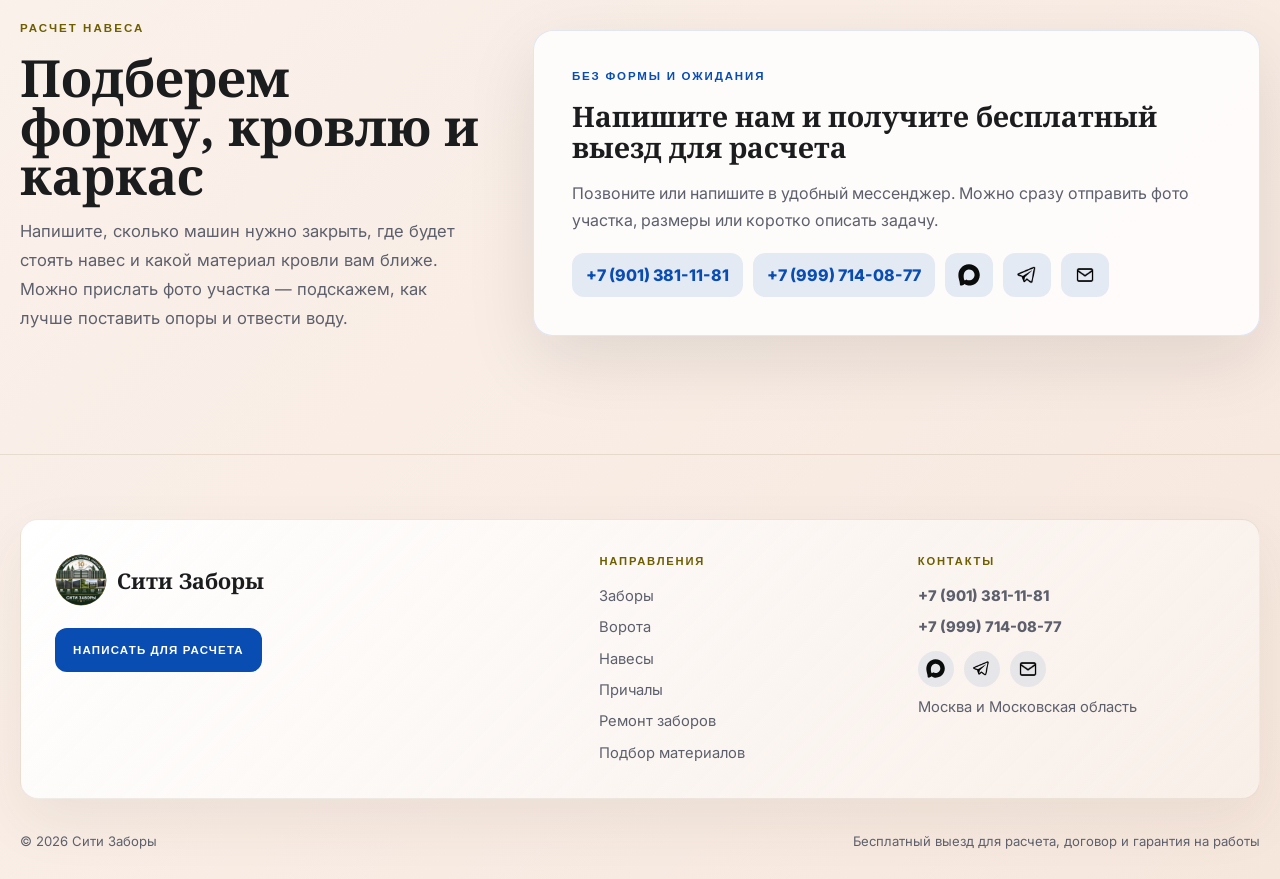
==== commit 516dfcf2: "Add files via upload" ====
--- a/canopies.html
+++ b/canopies.html
@@ -14,7 +14,7 @@
       href="https://fonts.googleapis.com/css2?family=Inter:wght@400;500;600;700&family=Noto+Serif:wght@400;600;700&family=Public+Sans:wght@500;600;700&display=swap"
       rel="stylesheet"
     />
-    <link rel="stylesheet" href="./styles.css?v=20260709-no-method-cards" />
+    <link rel="stylesheet" href="./styles.css?v=20260713-piers-icons" />
   </head>
   <body>
     <header class="site-header">
@@ -25,16 +25,15 @@
           </span>
           <span class="brand-text">
             <span class="brand-title">Сити Заборы</span>
-            <span class="brand-subtitle">заборы, ворота, навесы</span>
           </span>
         </a>
 
         <nav class="site-nav" aria-label="Основная навигация">
           <a href="./index.html">Главная</a>
           <a href="./fences.html">Заборы</a>
+          <a href="./gates.html">Ворота</a>
           <a class="is-active" href="./canopies.html">Навесы</a>
-          <a href="./piers.html">Пирсы</a>
-          <a href="./portfolio.html">Портфолио</a>
+          <a href="./piers.html">Причалы</a>
           <a href="./contacts.html">Контакты</a>
         </nav>
 
@@ -49,6 +48,9 @@
             </a>
             <a class="messenger-link messenger-link-telegram" href="tel:+79969668691" aria-label="Телеграм">
               <img src="./assets/telegram-logo-black.png" alt="" />
+            </a>
+            <a class="messenger-link messenger-link-mail" href="mailto:cityzabory@mail.ru" aria-label="Почта">
+              <img src="./assets/mail-icon.png" alt="" />
             </a>
           </div>
           <a class="header-action" href="./contacts.html">Консультация</a>
@@ -74,7 +76,7 @@
           </div>
 
           <div class="fences-hero-panel">
-            <img src="./assets/hero-canopy-evening.webp" alt="Металлический навес для автомобилей у дома" />
+            <img src="./assets/hero-canopy-evening.jpg" alt="Металлический навес для автомобилей у дома" />
           </div>
         </div>
       </section>
@@ -108,8 +110,17 @@
             </p>
           </div>
 
+          <div class="product-filter" data-product-filter aria-label="Фильтр навесов">
+            <button class="is-active" type="button" data-filter-value="all">Все</button>
+            <button type="button" data-filter-value="car">Для авто</button>
+            <button type="button" data-filter-value="house">К дому</button>
+            <button type="button" data-filter-value="rest">Для отдыха</button>
+            <button type="button" data-filter-value="compact">Компактные</button>
+            <button type="button" data-filter-value="large">Большие</button>
+          </div>
+
           <div class="fences-type-grid">
-            <article class="fences-type-card" data-fence-detail="canopy-car">
+            <article class="fences-type-card" data-fence-detail="canopy-car" data-filter-tags="car compact">
               <div class="fences-type-media">
                 <img src="./assets/canopies/user-canopy-car.webp" alt="Навес для автомобиля" />
               </div>
@@ -126,7 +137,7 @@
               </div>
             </article>
 
-            <article class="fences-type-card" data-fence-detail="canopy-two-cars">
+            <article class="fences-type-card" data-fence-detail="canopy-two-cars" data-filter-tags="car large">
               <div class="fences-type-media">
                 <img src="./assets/canopies/user-canopy-two-cars-winter.webp" alt="Навес на две машины" />
               </div>
@@ -143,7 +154,7 @@
               </div>
             </article>
 
-            <article class="fences-type-card" data-fence-detail="canopy-house">
+            <article class="fences-type-card" data-fence-detail="canopy-house" data-filter-tags="house car">
               <div class="fences-type-media">
                 <img src="./assets/canopies/user-canopy-house-main.webp" alt="Навес к дому" />
               </div>
@@ -160,7 +171,7 @@
               </div>
             </article>
 
-            <article class="fences-type-card" data-fence-detail="canopy-terrace">
+            <article class="fences-type-card" data-fence-detail="canopy-terrace" data-filter-tags="house rest">
               <div class="fences-type-media">
                 <img src="./assets/canopies/user-canopy-terrace-main.webp" alt="Навес для террасы" />
               </div>
@@ -177,7 +188,7 @@
               </div>
             </article>
 
-            <article class="fences-type-card" data-fence-detail="canopy-entrance">
+            <article class="fences-type-card" data-fence-detail="canopy-entrance" data-filter-tags="house compact">
               <div class="fences-type-media">
                 <img src="./assets/canopies/user-canopy-entrance.webp" alt="Навес над крыльцом" />
               </div>
@@ -194,7 +205,7 @@
               </div>
             </article>
 
-            <article class="fences-type-card" data-fence-detail="canopy-bbq">
+            <article class="fences-type-card" data-fence-detail="canopy-bbq" data-filter-tags="rest large">
               <div class="fences-type-media">
                 <img src="./assets/canopies/user-canopy-bbq-main.webp" alt="Навес для барбекю" />
               </div>
@@ -344,8 +355,15 @@
             <div class="direct-contact-actions">
               <a href="tel:+79013811181">+7 (901) 381-11-81</a>
               <a href="tel:+79997140877">+7 (999) 714-08-77</a>
-              <a href="https://web.max.ru/" target="_blank" rel="noopener">Max</a>
-              <a href="tg://resolve?phone=79969668691">Telegram</a>
+              <a class="direct-contact-icon" href="https://web.max.ru/" target="_blank" rel="noopener" aria-label="Max">
+                <img src="./assets/max-logo-black.svg" alt="" />
+              </a>
+              <a class="direct-contact-icon" href="tg://resolve?phone=79969668691" aria-label="Telegram">
+                <img src="./assets/telegram-logo-black.png" alt="" />
+              </a>
+              <a class="direct-contact-icon direct-contact-mail" href="mailto:cityzabory@mail.ru" aria-label="Почта">
+                <img src="./assets/mail-icon.png" alt="" />
+              </a>
             </div>
           </div>
         </div>
@@ -379,8 +397,11 @@
             <span>Контакты</span>
             <a href="tel:+79013811181">+7 (901) 381-11-81</a>
             <a href="tel:+79997140877">+7 (999) 714-08-77</a>
-            <a href="https://web.max.ru/" target="_blank" rel="noopener">Написать в Max</a>
-            <a href="tg://resolve?phone=79969668691">Написать в Telegram</a>
+            <div class="footer-social-icons" aria-label="Социальные сети и почта">
+              <a href="https://web.max.ru/" target="_blank" rel="noopener" aria-label="Max"><img src="./assets/max-logo-black.svg" alt="" /></a>
+              <a href="tg://resolve?phone=79969668691" aria-label="Telegram"><img src="./assets/telegram-logo-black.png" alt="" /></a>
+              <a class="footer-mail-link" href="mailto:cityzabory@mail.ru" aria-label="Почта"><img src="./assets/mail-icon.png" alt="" /></a>
+            </div>
             <p>Москва и Московская область</p>
           </div>
         </div>
@@ -447,6 +468,6 @@
         ]
       }
     </script>
-    <script src="./assets/site-effects.js?v=20260618-no-quiz"></script>
+    <script src="./assets/site-effects.js?v=20260713-filters"></script>
   </body>
 </html>
--- a/styles.css
+++ b/styles.css
@@ -305,6 +305,11 @@
   mix-blend-mode: normal;
 }
 
+.messenger-link-mail img {
+  width: 20px;
+  height: 20px;
+}
+
 .header-action,
 .button {
   position: relative;
@@ -1180,6 +1185,19 @@
   height: 100%;
   object-fit: cover;
   transition: transform 0.7s ease, filter 0.7s ease;
+}
+
+.service-card-diagram {
+  background: var(--white);
+}
+
+.service-card-diagram img {
+  padding: clamp(18px, 2vw, 34px);
+  object-fit: contain;
+}
+
+.service-card-diagram::after {
+  background: linear-gradient(180deg, rgba(255, 255, 255, 0) 42%, rgba(10, 12, 18, 0.72) 100%);
 }
 
 .service-card::after,
@@ -2211,9 +2229,11 @@
 .contact-messenger-links a {
   display: inline-flex;
   align-items: center;
+  justify-content: center;
   gap: 10px;
   min-height: 46px;
-  padding: 8px 14px 8px 10px;
+  width: 46px;
+  padding: 0;
   border-radius: 999px;
   background: rgba(255, 255, 255, 0.08);
   box-shadow: inset 0 0 0 1px rgba(255, 255, 255, 0.12);
@@ -2235,6 +2255,42 @@
 .contact-messenger-links strong {
   font-family: "Inter", sans-serif;
   font-size: 0.98rem;
+}
+
+.contact-icon-link {
+  display: inline-flex;
+  align-items: center;
+  gap: 10px;
+}
+
+.contact-icon-link img {
+  width: 22px;
+  height: 22px;
+  object-fit: contain;
+}
+
+.contact-social-icon {
+  display: inline-grid !important;
+  place-items: center;
+  width: 46px;
+  min-width: 46px;
+  min-height: 46px;
+  padding: 0 !important;
+}
+
+.contact-social-icon img {
+  width: 22px;
+  height: 22px;
+  object-fit: contain;
+}
+
+.contact-mail-link {
+  margin-top: 2px;
+  color: var(--white);
+}
+
+.contact-mail-link img {
+  filter: invert(1);
 }
 
 .contact-form {
@@ -4040,6 +4096,35 @@
   word-break: normal;
 }
 
+.piers-page .fences-hero-grid {
+  grid-template-columns: minmax(360px, 0.62fr) minmax(0, 1.38fr);
+  gap: clamp(56px, 5vw, 92px);
+}
+
+.piers-page .fences-hero-copy {
+  max-width: 620px;
+}
+
+.piers-page .fences-hero-copy h1 {
+  max-width: 10ch;
+  font-size: clamp(3.3rem, 4.45vw, 5.9rem);
+}
+
+.piers-page .fences-hero-copy p {
+  max-width: 48ch;
+}
+
+@media (max-width: 1100px) {
+  .piers-page .fences-hero-grid {
+    grid-template-columns: 1fr;
+  }
+
+  .piers-page .fences-hero-copy,
+  .piers-page .fences-hero-copy h1 {
+    max-width: 100%;
+  }
+}
+
 .canopies-catalog-page .fences-hero-copy {
   max-width: 520px;
 }
@@ -4203,6 +4288,46 @@
   display: grid;
   grid-template-columns: repeat(3, minmax(0, 1fr));
   gap: 20px;
+}
+
+.product-filter {
+  display: flex;
+  flex-wrap: wrap;
+  gap: 10px;
+  margin: -16px 0 28px;
+}
+
+.product-filter button {
+  min-height: 42px;
+  padding: 0 16px;
+  border: 1px solid var(--cream-line);
+  border-radius: 999px;
+  background: rgba(255, 255, 255, 0.78);
+  color: var(--text);
+  font-family: "Public Sans", sans-serif;
+  font-size: 0.72rem;
+  font-weight: 800;
+  letter-spacing: 0.1em;
+  text-transform: uppercase;
+  cursor: pointer;
+  transition: transform 0.2s ease, background-color 0.2s ease, color 0.2s ease, border-color 0.2s ease;
+}
+
+.product-filter button:hover,
+.product-filter button.is-active {
+  border-color: rgba(9, 76, 178, 0.24);
+  background: var(--primary);
+  color: var(--white);
+  transform: translateY(-1px);
+}
+
+.product-filter-empty {
+  margin: 18px 0 0;
+  padding: 18px 20px;
+  border-radius: 14px;
+  background: rgba(255, 255, 255, 0.76);
+  color: var(--muted);
+  font-weight: 700;
 }
 
 .fences-type-card {
@@ -4896,6 +5021,20 @@
   font-weight: 700;
 }
 
+.fences-contact-cards .contact-icon-link {
+  display: inline-flex;
+  align-items: center;
+}
+
+.fences-button.contact-icon-link {
+  display: inline-flex;
+}
+
+.fences-button.contact-icon-link img {
+  width: 18px;
+  height: 18px;
+}
+
 .fences-form {
   display: grid;
   gap: 14px;
@@ -6798,6 +6937,7 @@
   display: inline-flex;
   align-items: center;
   justify-content: center;
+  gap: 8px;
   min-height: 44px;
   padding: 0 14px;
   border-radius: 12px;
@@ -6806,9 +6946,35 @@
   font-weight: 800;
 }
 
+.direct-contact-actions .direct-contact-icon {
+  width: 48px;
+  min-width: 48px;
+  padding: 0;
+}
+
+.direct-contact-icon img {
+  width: 22px;
+  height: 22px;
+  object-fit: contain;
+}
+
 .direct-contact-card-dark .direct-contact-actions a {
   background: rgba(255, 255, 255, 0.12);
   color: var(--white);
+}
+
+.direct-contact-card-dark .direct-contact-icon img {
+  filter: invert(1);
+}
+
+.direct-contact-mail img {
+  width: 18px;
+  height: 18px;
+  object-fit: contain;
+}
+
+.direct-contact-card-dark .direct-contact-mail img {
+  filter: invert(1);
 }
 
 .footer-main-modern {
@@ -6824,6 +6990,52 @@
 
 .footer-contact-column a {
   font-weight: 800;
+}
+
+.footer-social-icons {
+  display: flex;
+  align-items: center;
+  gap: 10px;
+  margin-top: 2px;
+}
+
+.footer-social-icons a {
+  display: grid;
+  place-items: center;
+  width: 36px;
+  height: 36px;
+  border-radius: 999px;
+  background: rgba(9, 76, 178, 0.08);
+  transition: transform 0.2s ease, background-color 0.2s ease;
+}
+
+.footer-social-icons a:hover {
+  background: rgba(9, 76, 178, 0.14);
+  transform: translateY(-1px);
+}
+
+.footer-social-icons img {
+  width: 19px;
+  height: 19px;
+  object-fit: contain;
+}
+
+.footer-social-icons .footer-mail-link {
+  display: grid;
+  place-items: center;
+  gap: 0;
+}
+
+.footer-mail-link {
+  display: inline-flex;
+  align-items: center;
+  gap: 8px;
+}
+
+.footer-mail-link img {
+  width: 18px;
+  height: 18px;
+  object-fit: contain;
 }
 
 .contacts-hero .fences-hero-grid {
@@ -7334,90 +7546,15 @@
   min-height: 560px;
   overflow: hidden;
   border-radius: 28px;
-  background:
-    linear-gradient(180deg, #bde9ff 0 30%, #80c7e0 31% 44%, #22687e 45% 100%);
+  background: var(--white);
   box-shadow: 0 28px 78px rgba(17, 18, 22, 0.14);
 }
 
-.pier-process-graphic::before {
-  content: "";
-  position: absolute;
-  inset: 0;
-  background:
-    radial-gradient(circle at 74% 16%, rgba(255, 255, 255, 0.92) 0 46px, transparent 48px),
-    linear-gradient(180deg, transparent 0 45%, rgba(255, 255, 255, 0.16) 46% 100%);
-}
-
-.pier-graphic-shore {
-  position: absolute;
-  left: -8%;
-  right: -8%;
-  top: 34%;
-  height: 24%;
-  background:
-    radial-gradient(circle at 18% 22%, #4f7e3f 0 18px, transparent 19px),
-    radial-gradient(circle at 36% 12%, #2f6d3c 0 24px, transparent 25px),
-    radial-gradient(circle at 58% 20%, #6c8c42 0 18px, transparent 19px),
-    linear-gradient(180deg, #8f7344, #6e552f);
-  transform: rotate(-2deg);
-}
-
-.pier-graphic-water {
-  position: absolute;
-  left: -10%;
-  right: -10%;
-  bottom: 0;
-  height: 46%;
-  background:
-    repeating-linear-gradient(168deg, rgba(255, 255, 255, 0.28) 0 2px, transparent 2px 24px),
-    linear-gradient(180deg, rgba(46, 126, 154, 0.94), rgba(14, 65, 89, 0.98));
-}
-
-.pier-graphic-deck {
-  position: absolute;
-  left: 28%;
-  right: 28%;
-  top: 36%;
-  height: 46%;
-  border-radius: 8px;
-  background:
-    repeating-linear-gradient(90deg, #d2aa68 0 14px, #9f753a 14px 17px),
-    #c99a56;
-  transform: perspective(420px) rotateX(55deg);
-  transform-origin: top;
-  box-shadow: 0 30px 46px rgba(12, 24, 32, 0.28);
-}
-
-.pier-graphic-post {
-  position: absolute;
-  top: 43%;
-  width: 12px;
-  height: 40%;
-  border-radius: 999px;
-  background: #4f3826;
-  box-shadow: 0 0 0 3px rgba(255, 255, 255, 0.14);
-}
-
-.pier-graphic-post-one {
-  left: 33%;
-}
-
-.pier-graphic-post-two {
-  right: 33%;
-}
-
-.pier-graphic-boat {
-  position: absolute;
-  right: 9%;
-  bottom: 22%;
-  width: 148px;
-  height: 44px;
-  border-radius: 10px 48px 48px 18px;
-  background: #11151c;
-  box-shadow:
-    inset 24px 0 0 rgba(255, 255, 255, 0.9),
-    0 18px 28px rgba(0, 0, 0, 0.24);
-  transform: rotate(-6deg);
+.pier-process-graphic img {
+  width: 100%;
+  height: 100%;
+  min-height: 560px;
+  object-fit: cover;
 }
 
 .pier-process-steps {
@@ -7462,6 +7599,10 @@
   .pier-process-graphic {
     min-height: 420px;
   }
+
+  .pier-process-graphic img {
+    min-height: 420px;
+  }
 }
 
 @media (max-width: 560px) {
@@ -7517,19 +7658,8 @@
   background:
     linear-gradient(90deg, rgba(13, 14, 18, 0.92) 0%, rgba(13, 14, 18, 0.72) 42%, rgba(13, 14, 18, 0.36) 100%),
     linear-gradient(180deg, rgba(13, 14, 18, 0.24), rgba(13, 14, 18, 0.82)),
-    url("./assets/portfolio-modern-fence.webp") center / cover no-repeat;
+    url("./assets/portfolio-modern-fence.jpg") center / cover no-repeat;
   transform: scale(1.02);
-}
-
-.contacts-premium::after {
-  content: "";
-  position: absolute;
-  inset: 0;
-  background:
-    linear-gradient(90deg, transparent 0 49%, rgba(255, 255, 255, 0.08) 49.08% 49.18%, transparent 49.26%),
-    linear-gradient(180deg, transparent 0 50%, rgba(255, 255, 255, 0.06) 50.08% 50.18%, transparent 50.26%);
-  opacity: 0.42;
-  pointer-events: none;
 }
 
 .contacts-premium-grid {
@@ -7619,6 +7749,41 @@
   background: rgba(255, 255, 255, 0.16);
 }
 
+.contacts-card-list .contacts-card-icon-link {
+  display: grid;
+  place-items: center;
+  min-height: 62px;
+}
+
+.contacts-card-icon-link img {
+  width: 24px;
+  height: 24px;
+  object-fit: contain;
+  filter: invert(1);
+}
+
+.contacts-card-list .contacts-mail-link {
+  grid-template-columns: 24px minmax(0, 1fr);
+  align-items: center;
+  column-gap: 12px;
+}
+
+.contacts-mail-link img {
+  grid-row: 1 / 3;
+  width: 22px;
+  height: 22px;
+  object-fit: contain;
+  filter: invert(1);
+}
+
+.contacts-card-list .contacts-card-icon-link.contacts-mail-link {
+  grid-template-columns: 1fr;
+}
+
+.contacts-card-list .contacts-card-icon-link.contacts-mail-link img {
+  grid-row: auto;
+}
+
 .contacts-card-list span {
   color: rgba(255, 255, 255, 0.52);
   font-size: 0.72rem;
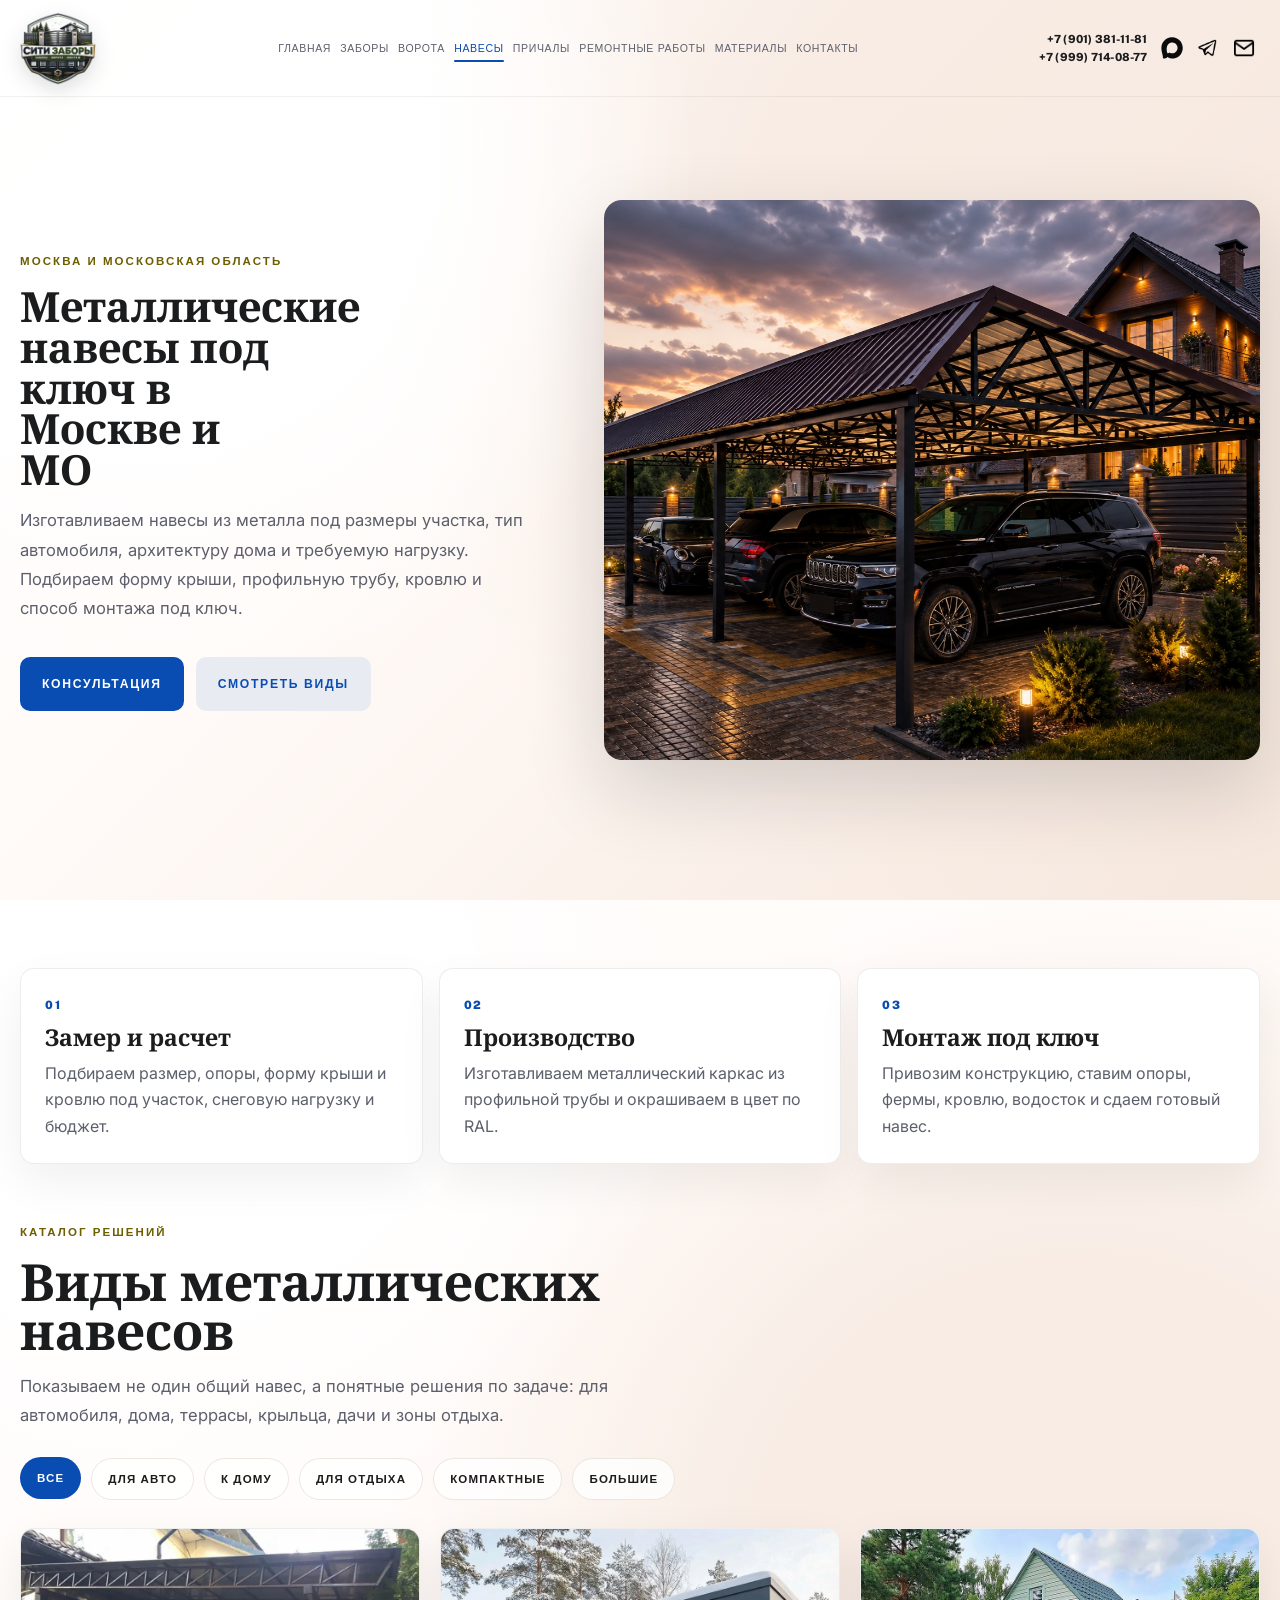
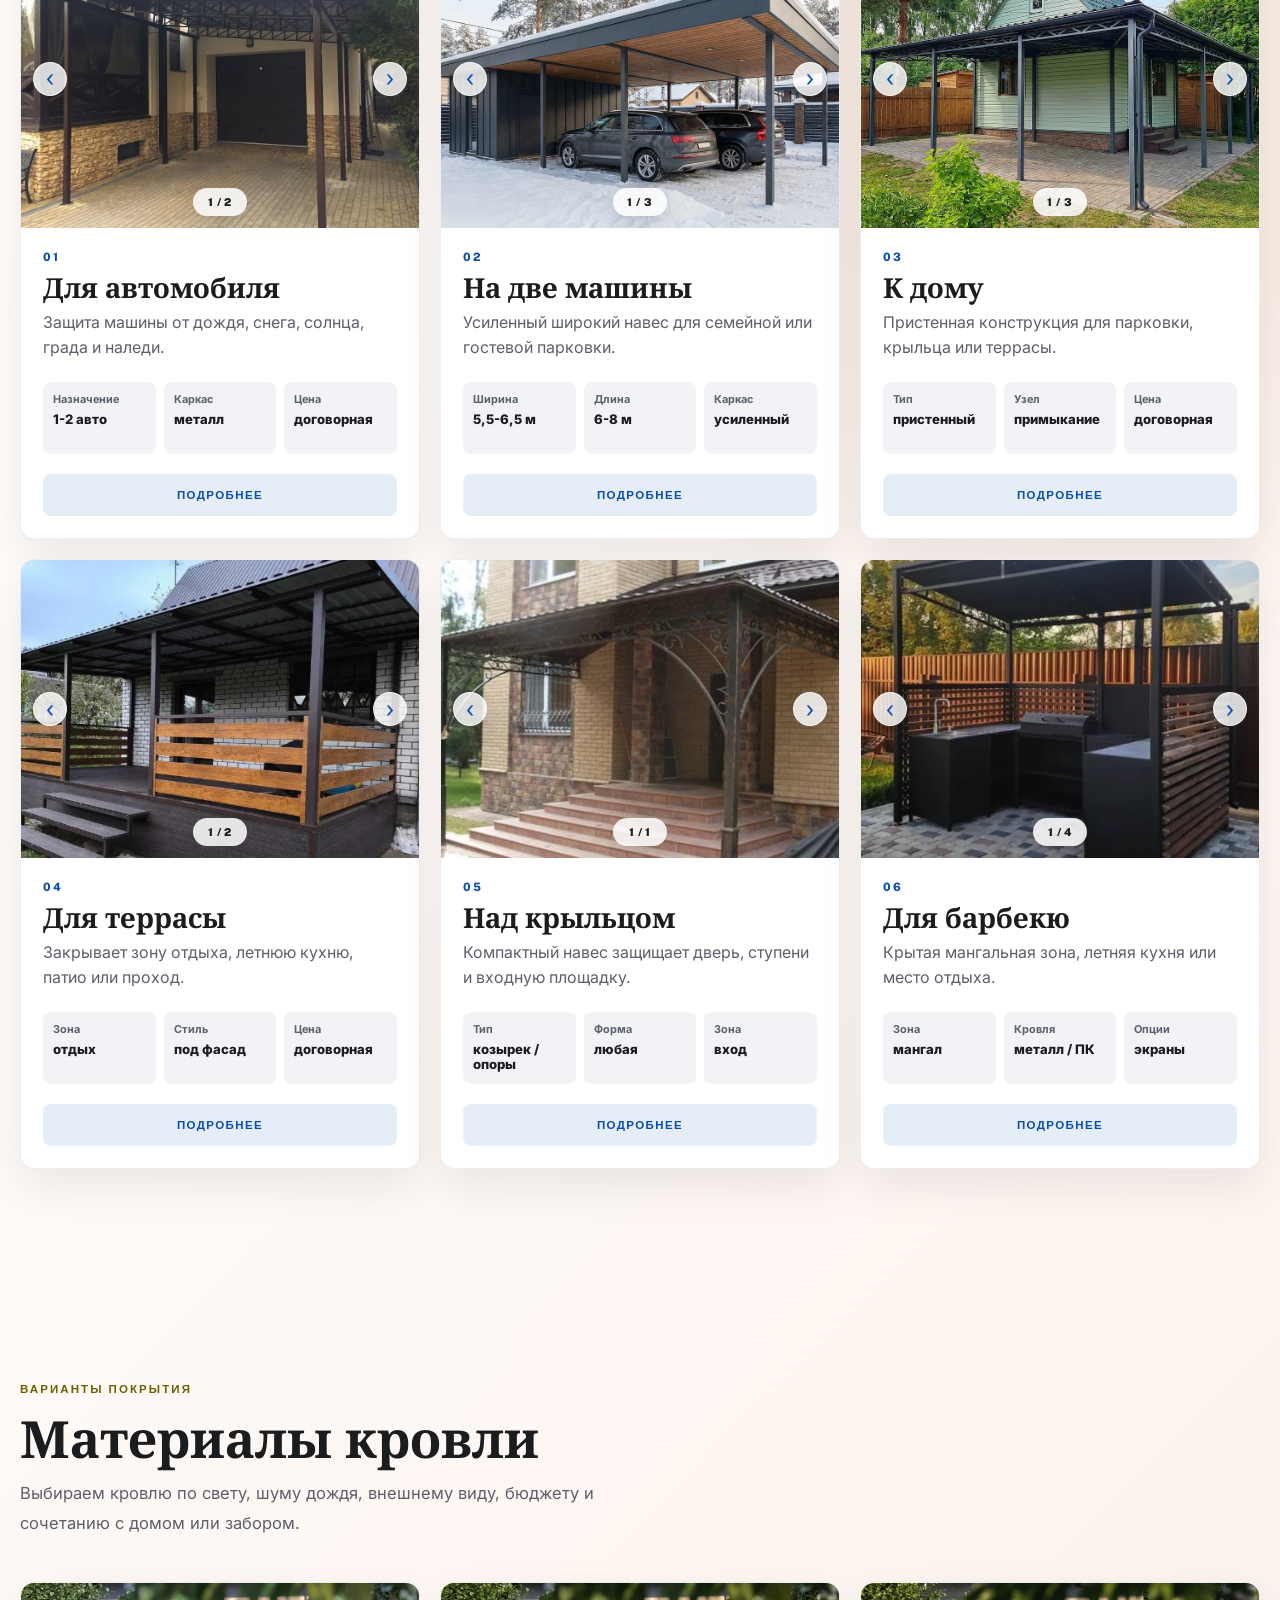
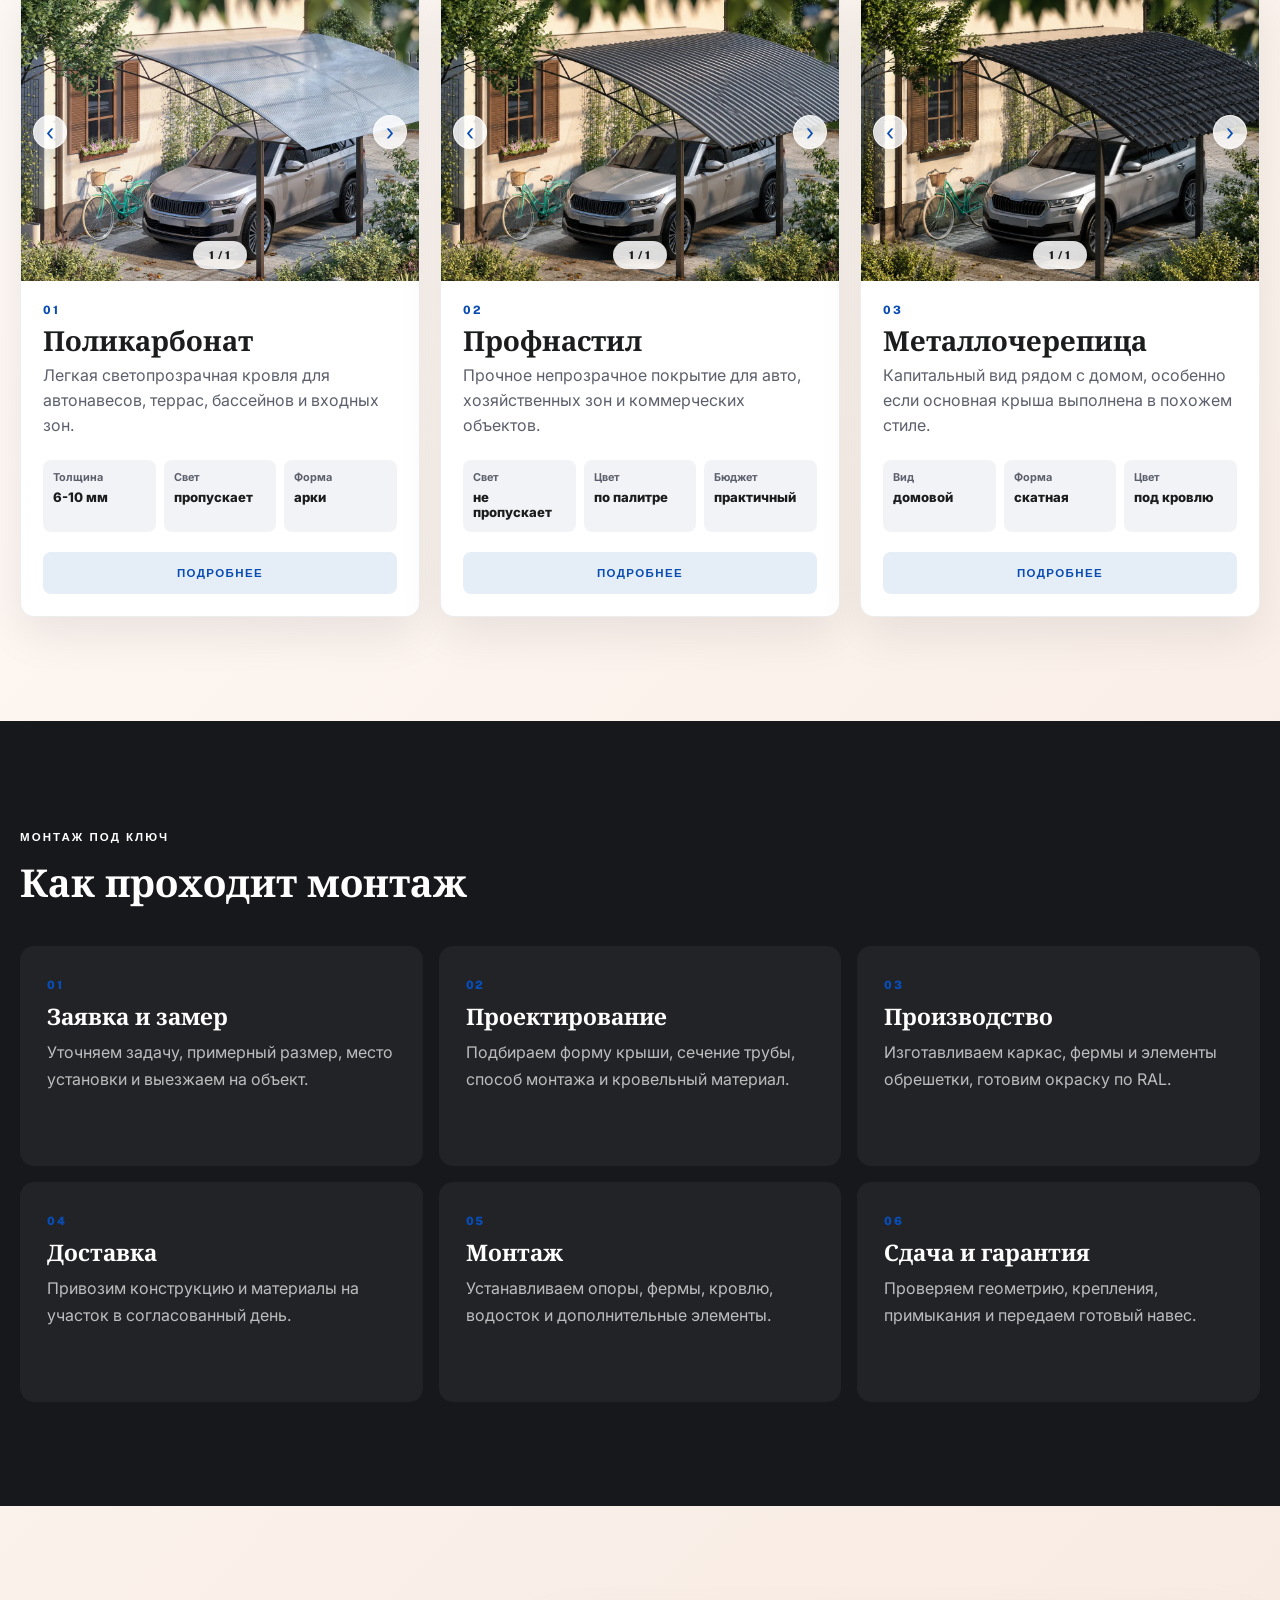
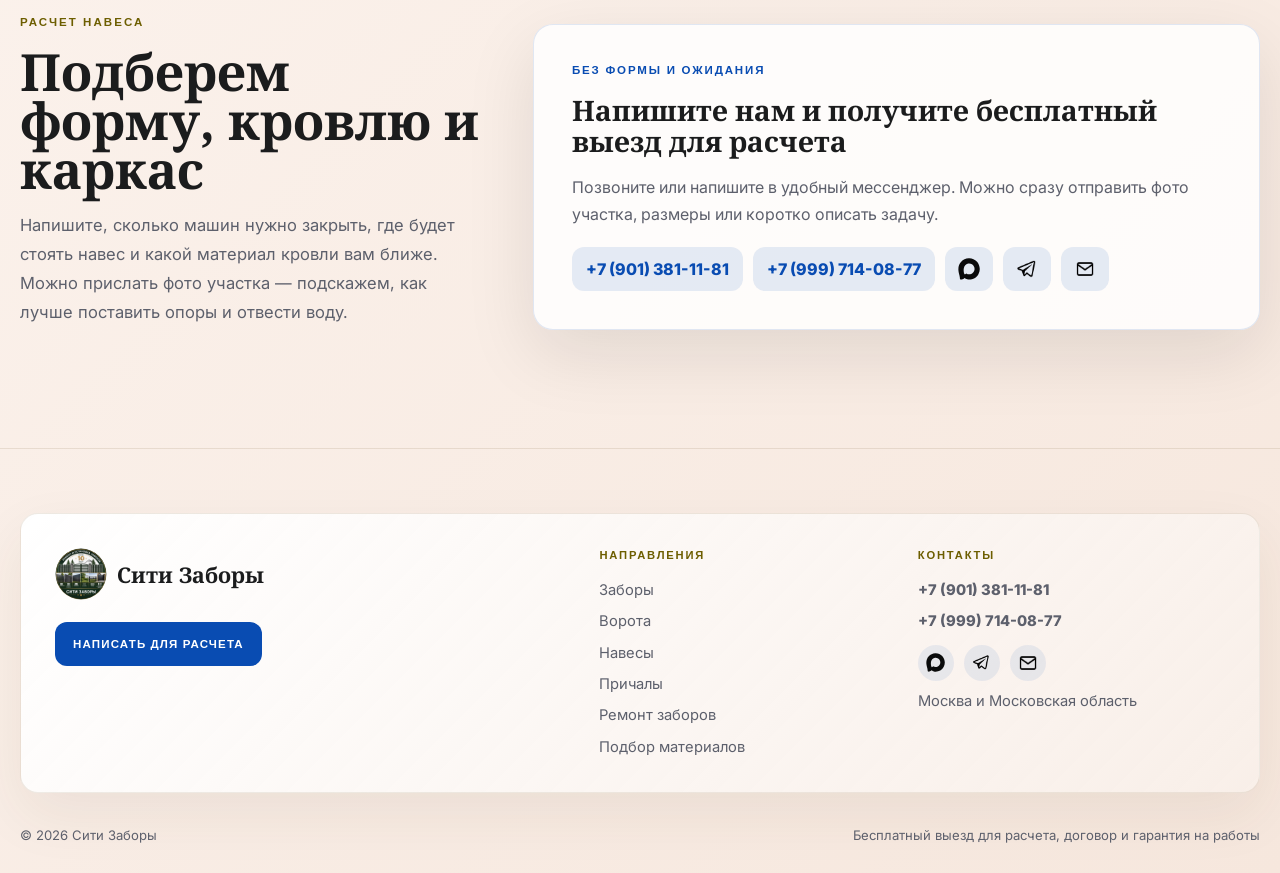
==== commit 5e303df3: "Add files via upload" ====
--- a/canopies.html
+++ b/canopies.html
@@ -14,17 +14,14 @@
       href="https://fonts.googleapis.com/css2?family=Inter:wght@400;500;600;700&family=Noto+Serif:wght@400;600;700&family=Public+Sans:wght@500;600;700&display=swap"
       rel="stylesheet"
     />
-    <link rel="stylesheet" href="./styles.css?v=20260713-piers-icons" />
+    <link rel="stylesheet" href="./styles.css?v=20260714-layout-images-v2" />
   </head>
   <body>
     <header class="site-header">
       <div class="container header-inner">
         <a class="brand" href="./index.html">
           <span class="brand-logo-wrap">
-            <img class="brand-logo" src="./assets/site-logo-new.png" alt="Логотип компании Сити Заборы" />
-          </span>
-          <span class="brand-text">
-            <span class="brand-title">Сити Заборы</span>
+            <img class="brand-logo" src="./assets/site-logo-premium-transparent.png" alt="Логотип компании Сити Заборы" />
           </span>
         </a>
 
@@ -34,6 +31,8 @@
           <a href="./gates.html">Ворота</a>
           <a class="is-active" href="./canopies.html">Навесы</a>
           <a href="./piers.html">Причалы</a>
+          <a href="./repair.html">Ремонтные работы</a>
+          <a href="./materials.html">Материалы</a>
           <a href="./contacts.html">Контакты</a>
         </nav>
 
@@ -389,8 +388,8 @@
             <a href="./gates.html">Ворота</a>
             <a href="./canopies.html">Навесы</a>
             <a href="./piers.html">Причалы</a>
-            <a href="./fences.html">Ремонт заборов</a>
-            <a href="./contacts.html">Подбор материалов</a>
+            <a href="./repair.html">Ремонт заборов</a>
+            <a href="./materials.html">Подбор материалов</a>
           </nav>
 
           <div class="footer-column footer-contact-column">
@@ -468,6 +467,6 @@
         ]
       }
     </script>
-    <script src="./assets/site-effects.js?v=20260713-filters"></script>
+    <script src="./assets/site-effects.js?v=20260714-catalog-filter-v2"></script>
   </body>
 </html>
--- a/styles.css
+++ b/styles.css
@@ -130,17 +130,15 @@
   place-items: center;
   width: 60px;
   height: 60px;
-  overflow: hidden;
+  overflow: visible;
   flex: 0 0 auto;
-  border-radius: 50%;
 }
 
 .brand-logo {
   width: 100%;
   height: 100%;
-  border-radius: 50%;
-  clip-path: circle(49% at 50% 50%);
   object-fit: contain;
+  filter: drop-shadow(0 7px 10px rgba(17, 18, 22, 0.14));
   transition: transform 0.25s ease, filter 0.25s ease;
 }
 
@@ -176,11 +174,11 @@
   display: flex;
   align-items: center;
   justify-content: center;
-  gap: clamp(18px, 1.25vw, 24px);
+  gap: clamp(12px, 0.9vw, 20px);
   min-width: 0;
   font-family: "Public Sans", sans-serif;
-  font-size: clamp(0.66rem, 0.62vw, 0.74rem);
-  letter-spacing: 0.13em;
+  font-size: clamp(0.62rem, 0.54vw, 0.7rem);
+  letter-spacing: 0.08em;
   text-transform: uppercase;
   color: var(--muted);
   white-space: nowrap;
@@ -4102,12 +4100,15 @@
 }
 
 .piers-page .fences-hero-copy {
+  min-width: 0;
   max-width: 620px;
 }
 
 .piers-page .fences-hero-copy h1 {
   max-width: 10ch;
-  font-size: clamp(3.3rem, 4.45vw, 5.9rem);
+  font-size: clamp(3rem, 4.05vw, 5.2rem);
+  overflow-wrap: anywhere;
+  hyphens: auto;
 }
 
 .piers-page .fences-hero-copy p {
@@ -4328,6 +4329,10 @@
   background: rgba(255, 255, 255, 0.76);
   color: var(--muted);
   font-weight: 700;
+}
+
+.fences-type-card.is-filtered-out {
+  display: none !important;
 }
 
 .fences-type-card {
@@ -5933,7 +5938,7 @@
   }
 }
 
-@media (max-width: 1420px) {
+@media (max-width: 1780px) {
   .header-inner {
     grid-template-columns: auto minmax(0, 1fr);
     row-gap: 10px;
@@ -6836,7 +6841,6 @@
   .brand-logo-wrap {
     width: 96px;
     height: 96px;
-    box-shadow: 0 12px 28px rgba(17, 18, 22, 0.12);
   }
 }
 
@@ -6868,7 +6872,7 @@
 }
 
 .site-nav {
-  gap: clamp(14px, 1.1vw, 22px);
+  gap: clamp(10px, 0.85vw, 18px);
 }
 
 .header-messengers {
@@ -7351,10 +7355,21 @@
 }
 
 .pier-photo-card img {
+  display: block;
+  box-sizing: border-box;
   width: 100%;
   height: 100%;
   min-height: 500px;
   object-fit: cover;
+}
+
+.pier-photo-card-diagram {
+  background: #fff;
+}
+
+.pier-photo-card-diagram img {
+  padding: clamp(18px, 2.6vw, 42px);
+  object-fit: contain;
 }
 
 .pier-photo-card::after {
@@ -7362,6 +7377,10 @@
   position: absolute;
   inset: 0;
   background: linear-gradient(180deg, transparent 42%, rgba(8, 17, 22, 0.72));
+}
+
+.pier-photo-card.pier-photo-card-diagram::after {
+  background: linear-gradient(180deg, rgba(255, 255, 255, 0) 50%, rgba(8, 17, 22, 0.52));
 }
 
 .pier-photo-caption {
@@ -7543,18 +7562,21 @@
 .pier-process-graphic {
   grid-area: graphic;
   position: relative;
-  min-height: 560px;
-  overflow: hidden;
-  border-radius: 28px;
-  background: var(--white);
-  box-shadow: 0 28px 78px rgba(17, 18, 22, 0.14);
+  min-height: 0;
+  overflow: visible;
+  border-radius: 0;
+  background: transparent;
+  box-shadow: none;
 }
 
 .pier-process-graphic img {
+  box-sizing: border-box;
+  display: block;
   width: 100%;
-  height: 100%;
-  min-height: 560px;
-  object-fit: cover;
+  height: auto;
+  min-height: 0;
+  padding: 0;
+  object-fit: contain;
 }
 
 .pier-process-steps {
@@ -7597,11 +7619,11 @@
   }
 
   .pier-process-graphic {
-    min-height: 420px;
+    min-height: 0;
   }
 
   .pier-process-graphic img {
-    min-height: 420px;
+    min-height: 0;
   }
 }
 
@@ -7817,3 +7839,351 @@
     font-size: clamp(2.7rem, 13vw, 4.4rem);
   }
 }
+
+/* Responsive header layout */
+.site-header .container.header-inner {
+  width: min(1760px, calc(100% - 40px));
+}
+
+.header-inner {
+  display: grid;
+  grid-template-columns: 88px minmax(0, 1fr) auto;
+  align-items: center;
+  gap: clamp(14px, 1.25vw, 26px);
+  padding: 6px 0;
+}
+
+.brand {
+  min-width: 0;
+  gap: 0;
+}
+
+.brand-text {
+  display: none !important;
+}
+
+.brand-logo-wrap {
+  width: 84px;
+  height: 84px;
+}
+
+.site-nav {
+  grid-column: auto;
+  order: initial;
+  display: flex;
+  justify-content: center;
+  gap: clamp(11px, 0.85vw, 19px);
+  overflow: visible;
+  padding: 0;
+  font-size: clamp(0.6rem, 0.57vw, 0.7rem);
+  letter-spacing: 0.06em;
+}
+
+.header-tools {
+  justify-self: end;
+  flex-wrap: nowrap;
+  max-width: none;
+  gap: clamp(7px, 0.65vw, 12px);
+}
+
+.header-phones .header-phone {
+  font-size: clamp(0.7rem, 0.68vw, 0.82rem);
+}
+
+@media (min-width: 1181px) {
+  body {
+    padding-top: 96px;
+  }
+
+  .site-header .container.header-inner {
+    min-height: 96px;
+  }
+}
+
+@media (min-width: 1181px) and (max-width: 1530px) {
+  .header-action {
+    display: none;
+  }
+
+  .site-nav {
+    gap: clamp(9px, 0.72vw, 14px);
+    font-size: 0.61rem;
+  }
+
+  .brand-logo-wrap {
+    width: 76px;
+    height: 76px;
+  }
+
+  .header-inner {
+    grid-template-columns: 78px minmax(0, 1fr) auto;
+  }
+}
+
+@media (max-width: 1180px) and (min-width: 761px) {
+  body {
+    padding-top: 132px;
+  }
+
+  .site-header .container.header-inner {
+    width: min(100% - 28px, 1180px);
+  }
+
+  .header-inner {
+    grid-template-columns: 72px minmax(0, 1fr);
+    grid-template-areas:
+      "brand tools"
+      "nav nav";
+    row-gap: 2px;
+    min-height: 132px;
+    padding: 5px 0 0;
+  }
+
+  .brand {
+    grid-area: brand;
+  }
+
+  .brand-logo-wrap {
+    width: 68px;
+    height: 68px;
+  }
+
+  .header-tools {
+    grid-area: tools;
+  }
+
+  .header-action {
+    display: none;
+  }
+
+  .site-nav {
+    grid-area: nav;
+    width: 100%;
+    justify-content: flex-start;
+    gap: 18px;
+    overflow-x: auto;
+    padding: 9px 0 12px;
+    border-top: 1px solid rgba(17, 18, 22, 0.08);
+    font-size: 0.64rem;
+    scrollbar-width: none;
+  }
+}
+
+@media (max-width: 760px) {
+  .site-header .container.header-inner {
+    width: calc(100% - 24px);
+  }
+
+  .header-inner {
+    display: grid;
+    grid-template-columns: 62px minmax(0, 1fr);
+    grid-template-areas:
+      "brand tools"
+      "nav nav";
+    align-items: center;
+    gap: 4px 10px;
+    padding: 6px 0 0;
+  }
+
+  .brand {
+    grid-area: brand;
+  }
+
+  .brand-logo-wrap {
+    width: 58px;
+    height: 58px;
+  }
+
+  .header-tools {
+    grid-area: tools;
+    width: auto;
+    margin: 0;
+    justify-self: end;
+    flex-wrap: nowrap;
+    gap: 5px;
+  }
+
+  .header-phones {
+    width: auto;
+    align-items: flex-end;
+  }
+
+  .header-phones .header-phone {
+    flex: 0 0 auto;
+    font-size: 0.66rem;
+  }
+
+  .header-messengers {
+    order: initial;
+    gap: 2px;
+  }
+
+  .header-messengers .messenger-link {
+    width: 30px;
+    height: 30px;
+  }
+
+  .header-action {
+    display: none;
+  }
+
+  .site-nav {
+    grid-area: nav;
+    display: flex;
+    width: 100%;
+    flex-wrap: nowrap;
+    justify-content: flex-start;
+    gap: 17px;
+    overflow-x: auto;
+    padding: 9px 0 11px;
+    border-top: 1px solid rgba(17, 18, 22, 0.08);
+    font-size: 0.62rem;
+    scrollbar-width: none;
+  }
+
+  .site-nav::-webkit-scrollbar {
+    display: none;
+  }
+}
+
+@media (max-width: 420px) {
+  .header-inner {
+    grid-template-columns: 54px minmax(0, 1fr);
+  }
+
+  .brand-logo-wrap {
+    width: 52px;
+    height: 52px;
+  }
+
+  .header-phones .header-phone {
+    font-size: 0.6rem;
+  }
+
+  .header-messengers .messenger-link {
+    width: 27px;
+    height: 27px;
+  }
+}
+
+/* Balanced process and informational hero sections */
+.pier-process-panel {
+  grid-template-columns: minmax(320px, 0.76fr) minmax(480px, 1.24fr);
+  gap: clamp(40px, 5vw, 84px);
+}
+
+.pier-process-copy {
+  padding: clamp(24px, 2.35vw, 34px);
+}
+
+.pier-process-copy h2 {
+  max-width: 10ch;
+  font-size: clamp(2.35rem, 3.5vw, 4.25rem);
+}
+
+.pier-process-graphic {
+  display: grid;
+  place-items: start center;
+  padding-top: clamp(90px, 9vw, 170px);
+}
+
+.pier-process-steps .pier-process-card {
+  grid-template-columns: 48px minmax(0, 1fr);
+  gap: 15px;
+  padding: 18px 20px;
+  border-radius: 16px;
+}
+
+.pier-process-steps .pier-process-card h3 {
+  font-size: clamp(1.25rem, 1.4vw, 1.65rem);
+}
+
+.pier-process-steps .pier-process-card p {
+  font-size: 0.92rem;
+  line-height: 1.55;
+}
+
+.info-page .fences-hero-grid {
+  grid-template-columns: minmax(340px, 0.72fr) minmax(520px, 1.28fr);
+  gap: clamp(38px, 4vw, 72px);
+}
+
+.info-page .fences-hero-copy {
+  min-width: 0;
+}
+
+.info-page .fences-hero-copy h1 {
+  max-width: 100%;
+  font-size: clamp(2.65rem, 3.2vw, 4.35rem);
+  overflow-wrap: normal;
+  word-break: normal;
+  hyphens: auto;
+}
+
+.info-page .fences-hero-panel {
+  aspect-ratio: 1.52 / 1;
+  min-height: 0;
+}
+
+.info-page .fences-hero-panel img {
+  display: block;
+  width: 100%;
+  height: 100%;
+  min-height: 0;
+  object-fit: cover;
+}
+
+@media (min-width: 1181px) {
+  .site-nav {
+    font-size: clamp(0.66rem, 0.62vw, 0.76rem);
+  }
+}
+
+@media (min-width: 1181px) and (max-width: 1530px) {
+  .site-nav {
+    font-size: 0.66rem;
+  }
+}
+
+@media (max-width: 1180px) and (min-width: 761px) {
+  .site-nav {
+    font-size: 0.68rem;
+  }
+}
+
+@media (max-width: 1100px) {
+  .info-page .fences-hero-grid,
+  .pier-process-panel {
+    grid-template-columns: 1fr;
+  }
+
+  .pier-process-panel {
+    grid-template-areas:
+      "copy"
+      "graphic"
+      "steps";
+  }
+
+  .pier-process-graphic {
+    padding-top: 0;
+  }
+
+  .info-page .fences-hero-copy h1 {
+    max-width: 14ch;
+  }
+}
+
+@media (max-width: 760px) {
+  .site-nav {
+    font-size: 0.65rem;
+  }
+
+  .info-page .fences-hero-panel {
+    aspect-ratio: 1.52 / 1;
+  }
+
+  .info-page .fences-hero-copy h1 {
+    max-width: 100%;
+    font-size: clamp(2.35rem, 11vw, 3.4rem);
+  }
+}
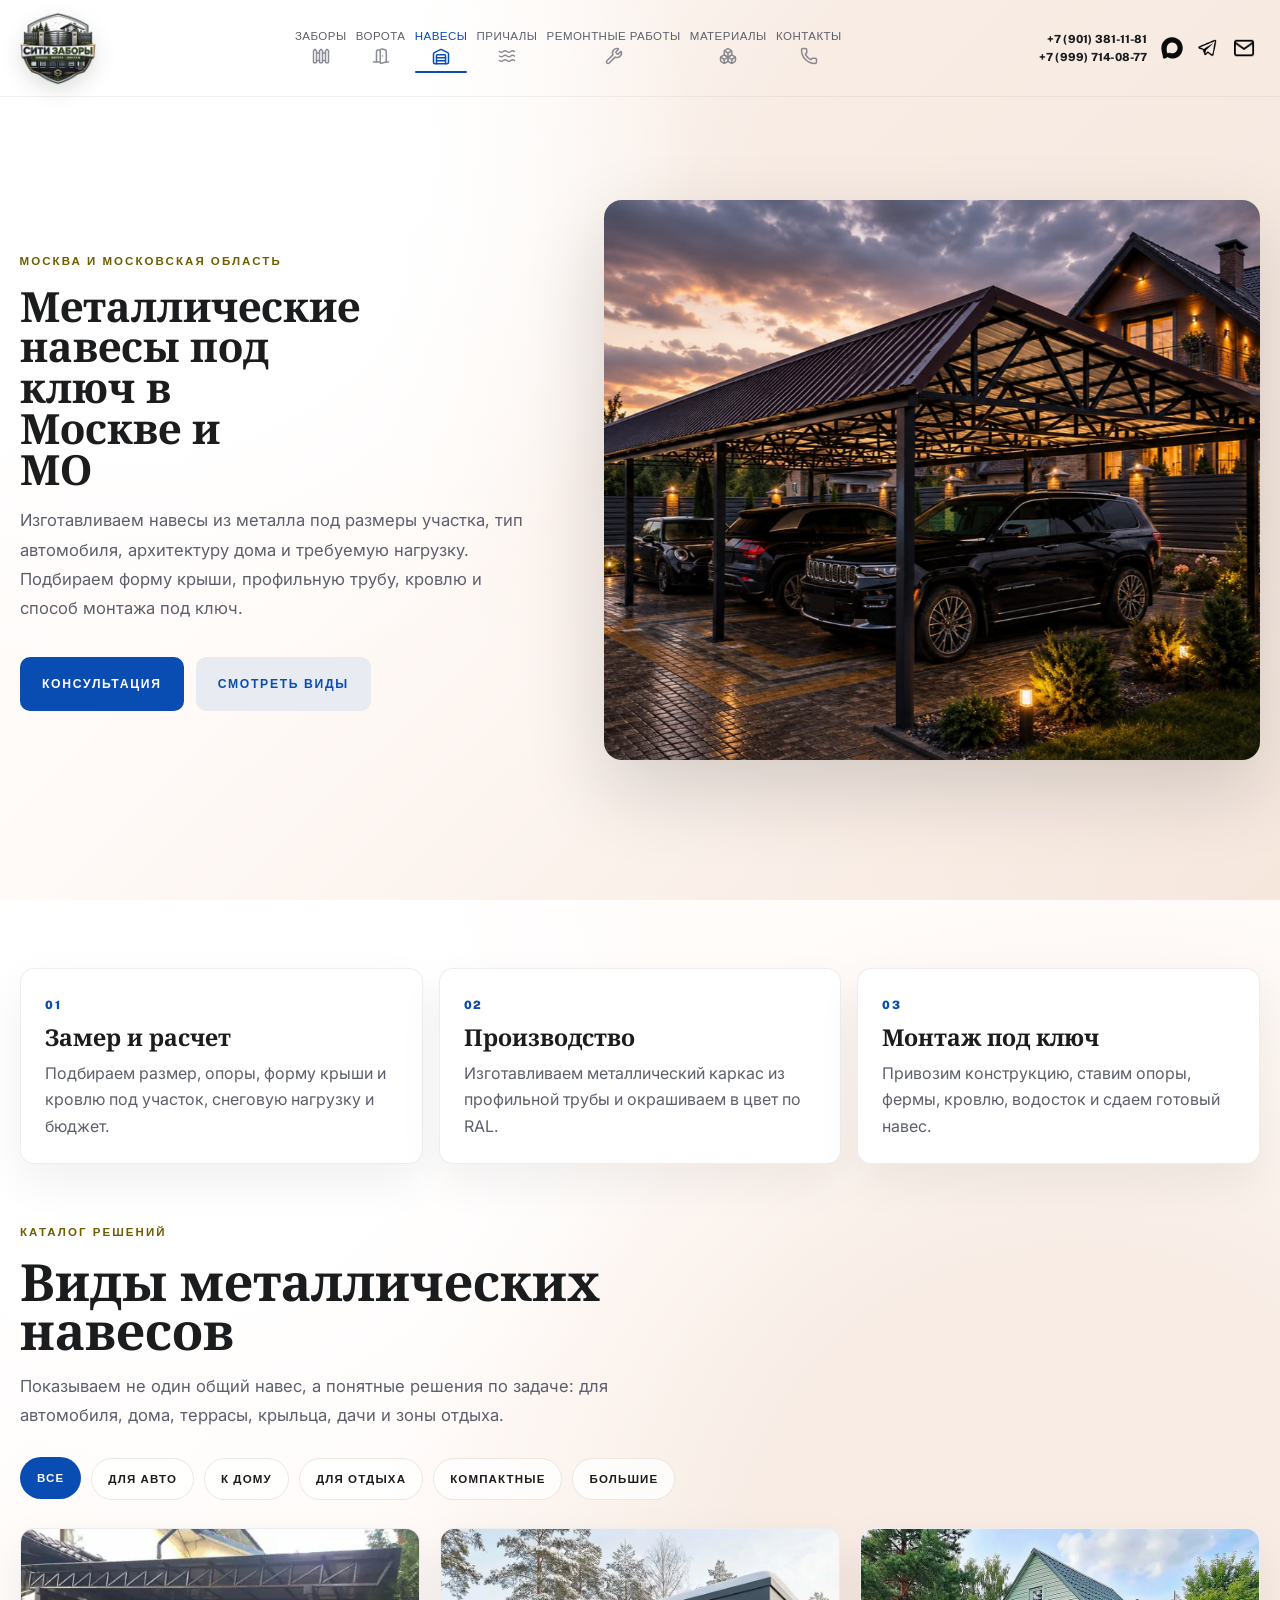
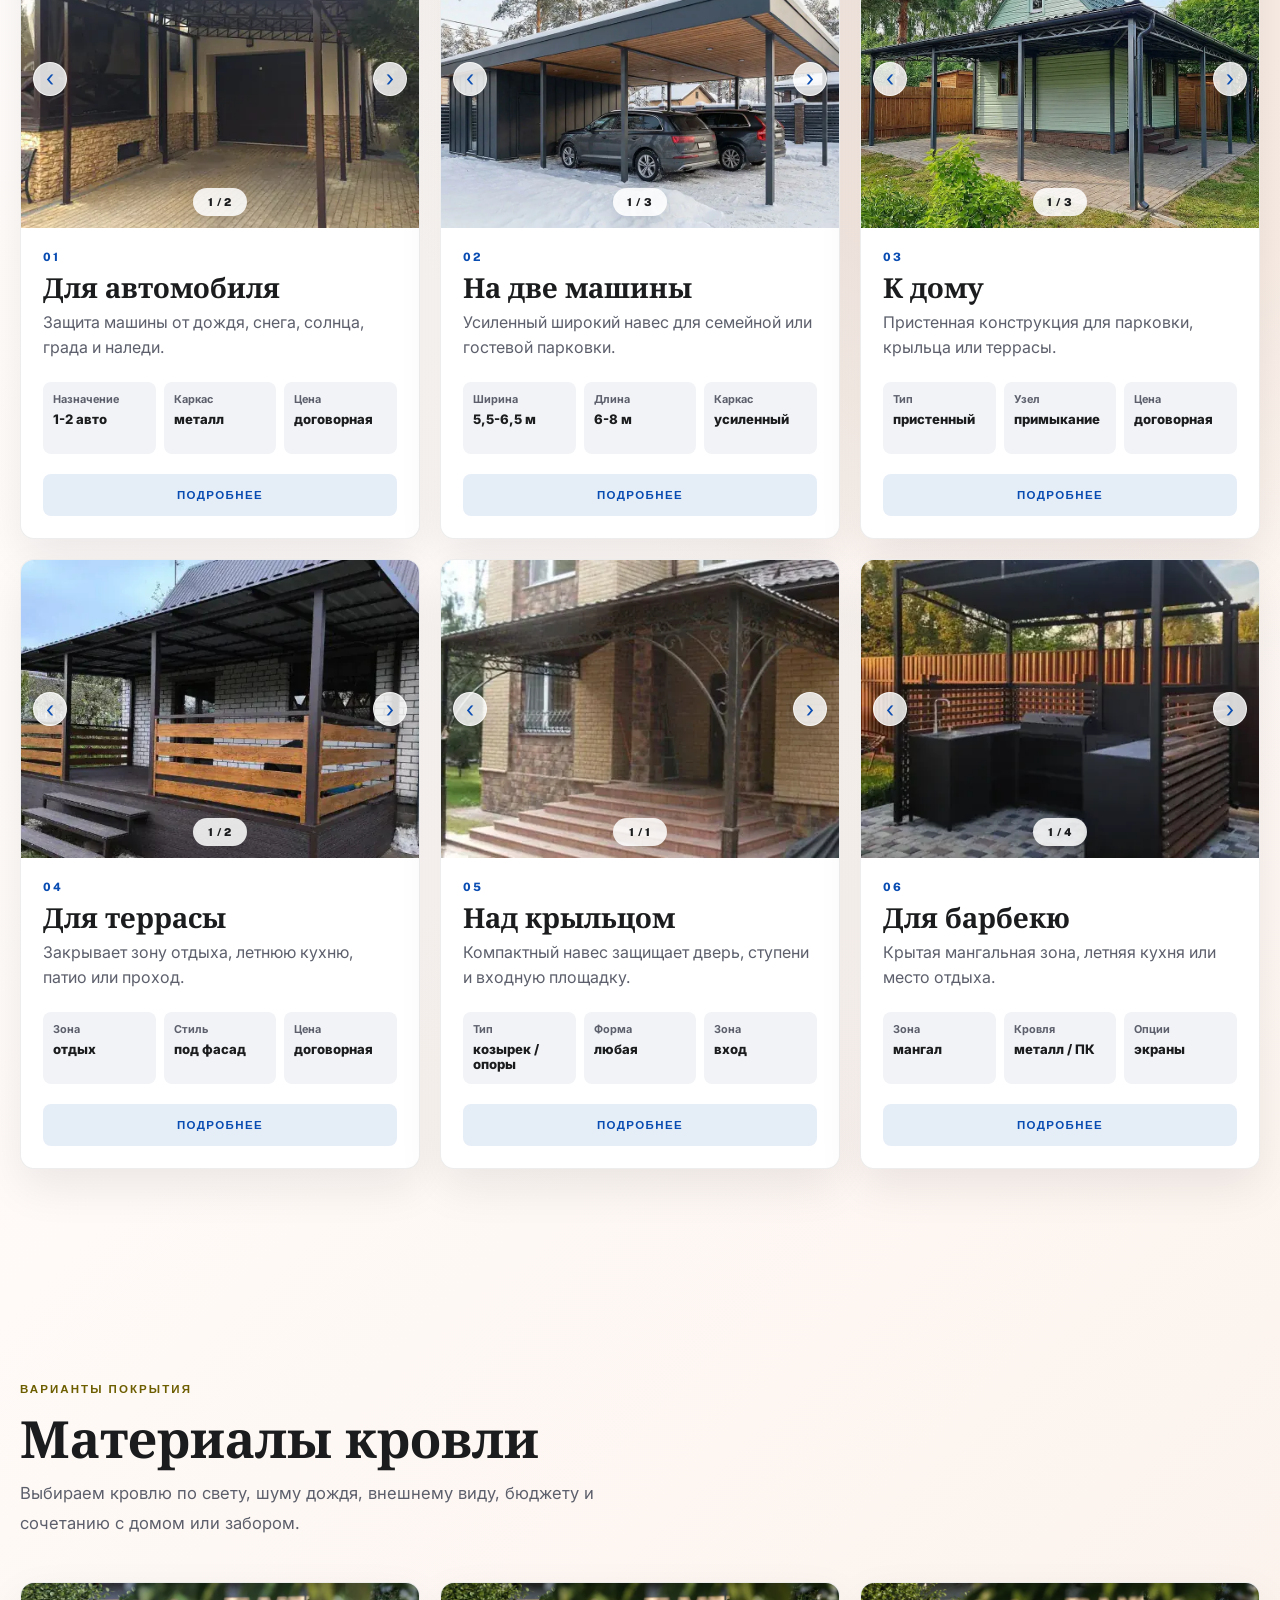
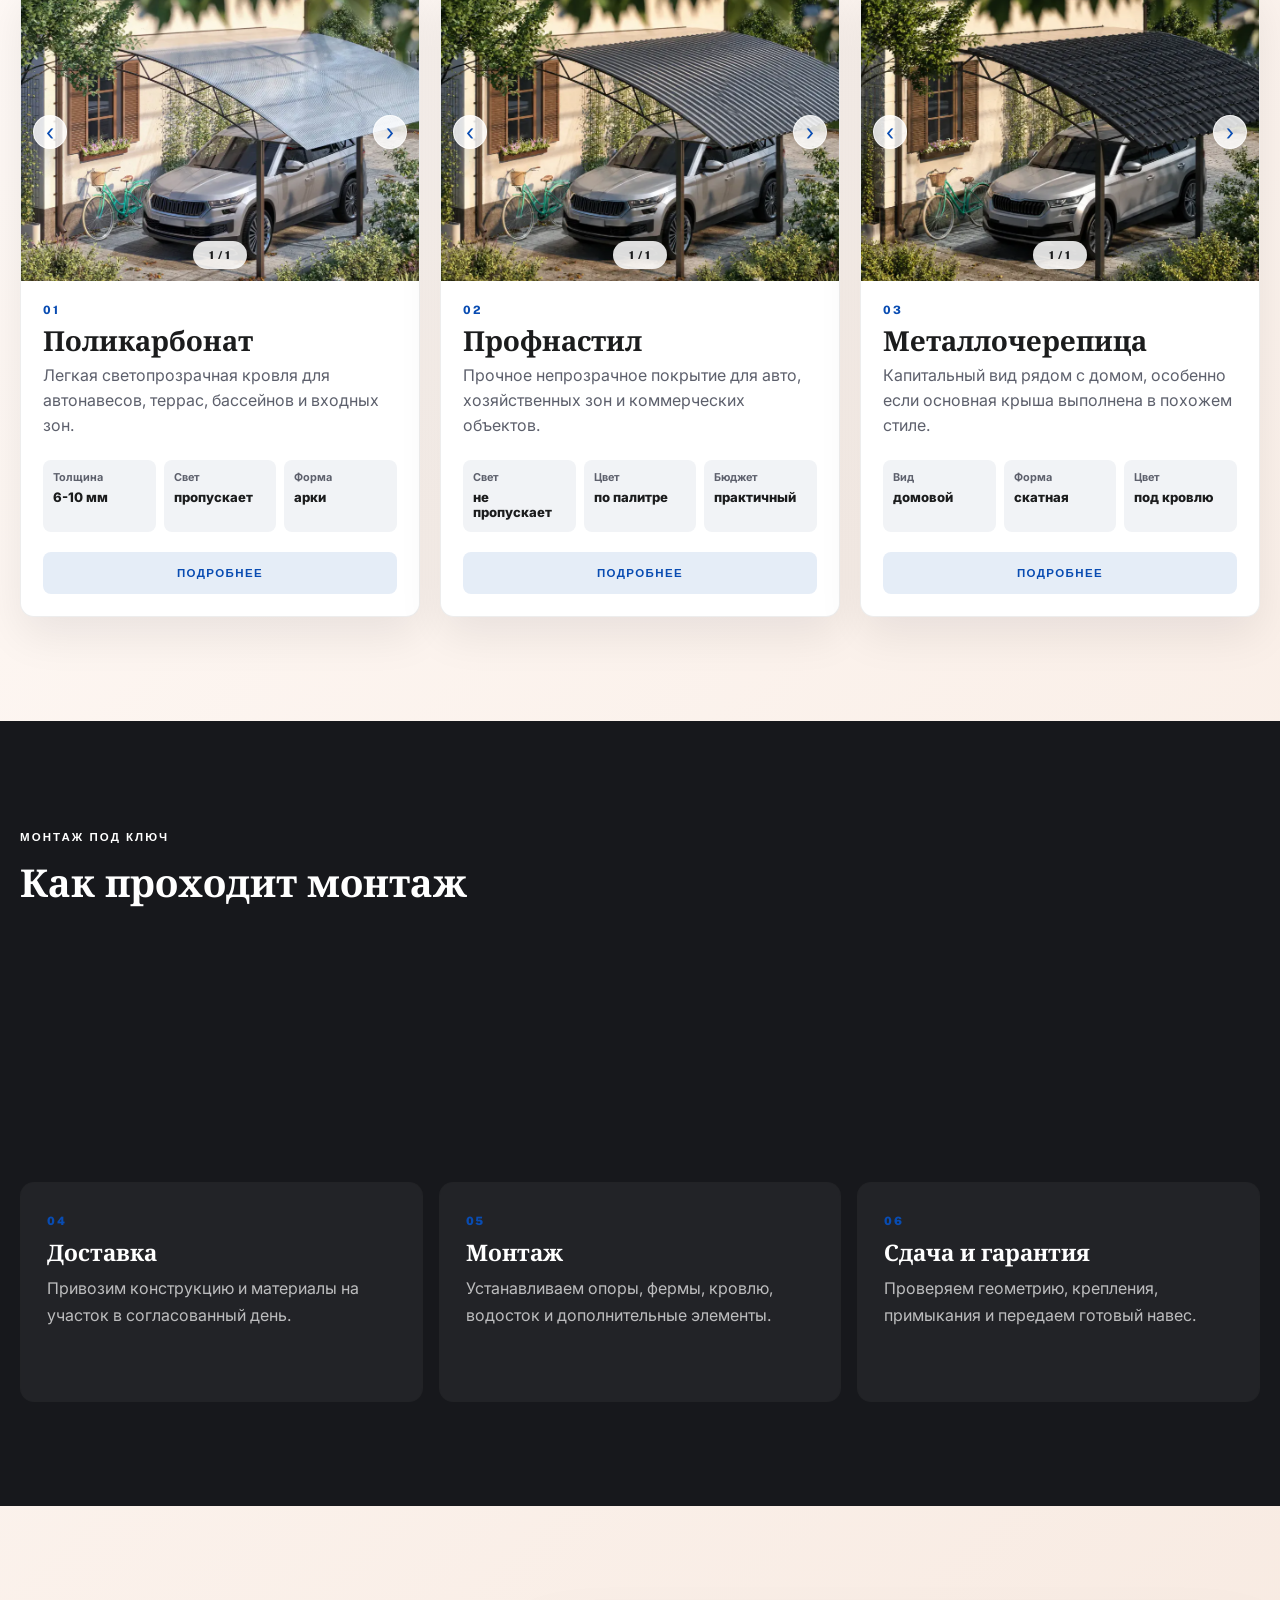
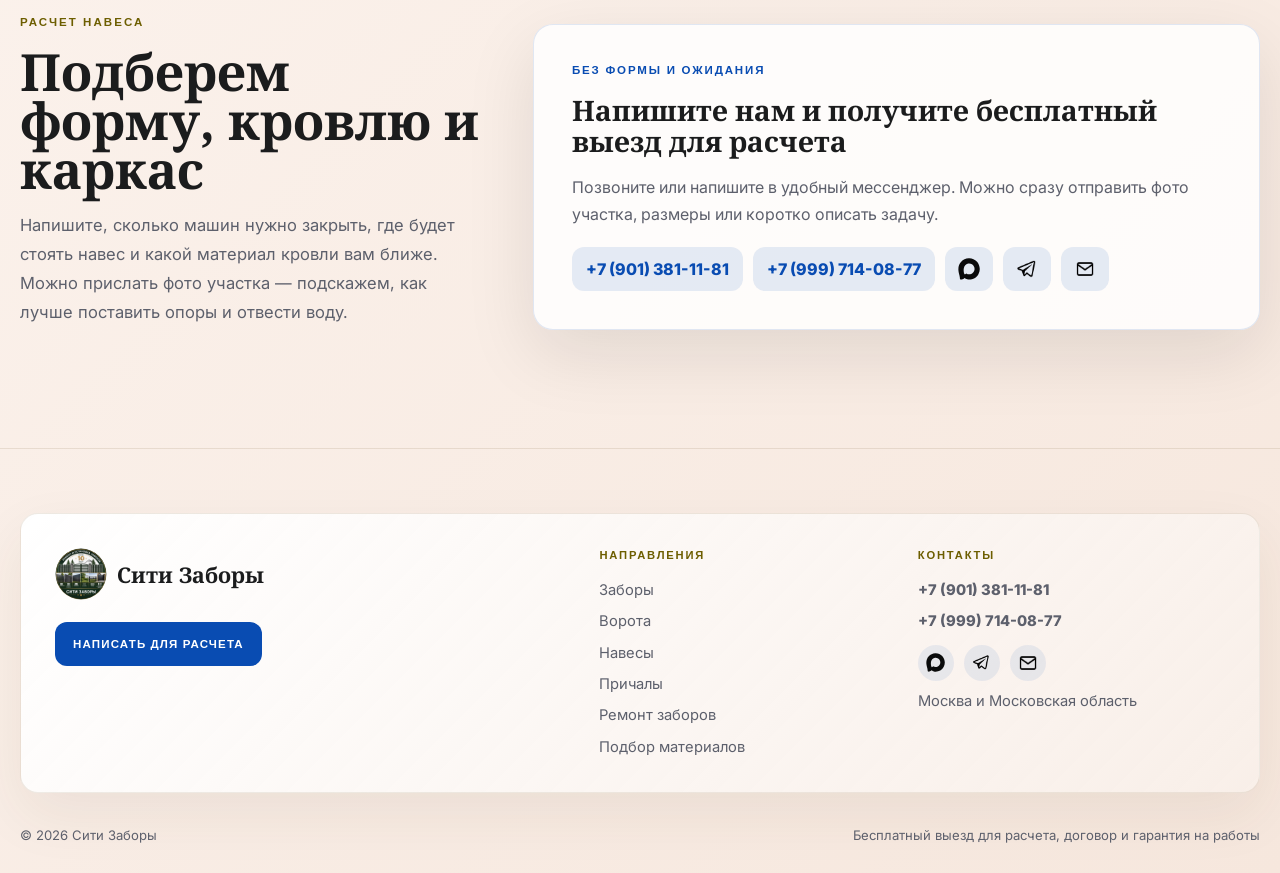
==== commit 1a2c3d19: "Add files via upload" ====
--- a/canopies.html
+++ b/canopies.html
@@ -14,7 +14,7 @@
       href="https://fonts.googleapis.com/css2?family=Inter:wght@400;500;600;700&family=Noto+Serif:wght@400;600;700&family=Public+Sans:wght@500;600;700&display=swap"
       rel="stylesheet"
     />
-    <link rel="stylesheet" href="./styles.css?v=20260714-layout-images-v2" />
+    <link rel="stylesheet" href="./styles.css?v=20260717-nav-icons-all-pages" />
   </head>
   <body>
     <header class="site-header">
@@ -26,14 +26,13 @@
         </a>
 
         <nav class="site-nav" aria-label="Основная навигация">
-          <a href="./index.html">Главная</a>
-          <a href="./fences.html">Заборы</a>
-          <a href="./gates.html">Ворота</a>
-          <a class="is-active" href="./canopies.html">Навесы</a>
-          <a href="./piers.html">Причалы</a>
-          <a href="./repair.html">Ремонтные работы</a>
-          <a href="./materials.html">Материалы</a>
-          <a href="./contacts.html">Контакты</a>
+          <a href="./fences.html"><span class="site-nav-label">Заборы</span><span class="site-nav-icon nav-icon-fence" aria-hidden="true"></span></a>
+          <a href="./gates.html"><span class="site-nav-label">Ворота</span><span class="site-nav-icon nav-icon-gates" aria-hidden="true"></span></a>
+          <a class="is-active" href="./canopies.html"><span class="site-nav-label">Навесы</span><span class="site-nav-icon nav-icon-canopy" aria-hidden="true"></span></a>
+          <a href="./piers.html"><span class="site-nav-label">Причалы</span><span class="site-nav-icon nav-icon-piers" aria-hidden="true"></span></a>
+          <a href="./repair.html"><span class="site-nav-label">Ремонтные работы</span><span class="site-nav-icon nav-icon-repair" aria-hidden="true"></span></a>
+          <a href="./materials.html"><span class="site-nav-label">Материалы</span><span class="site-nav-icon nav-icon-materials" aria-hidden="true"></span></a>
+          <a href="./contacts.html"><span class="site-nav-label">Контакты</span><span class="site-nav-icon nav-icon-contacts" aria-hidden="true"></span></a>
         </nav>
 
         <div class="header-tools">
@@ -370,7 +369,7 @@
 
     </main>
 
-    
+
     <footer class="site-footer">
       <div class="container footer-shell">
         <div class="footer-main footer-main-modern">
@@ -467,6 +466,6 @@
         ]
       }
     </script>
-    <script src="./assets/site-effects.js?v=20260714-catalog-filter-v2"></script>
+    <script src="./assets/site-effects.js?v=20260717-gate-sections-icons"></script>
   </body>
 </html>
--- a/styles.css
+++ b/styles.css
@@ -8135,19 +8135,20 @@
 
 @media (min-width: 1181px) {
   .site-nav {
-    font-size: clamp(0.66rem, 0.62vw, 0.76rem);
+    font-size: clamp(0.72rem, 0.68vw, 0.82rem);
+    letter-spacing: 0.04em;
   }
 }
 
 @media (min-width: 1181px) and (max-width: 1530px) {
   .site-nav {
-    font-size: 0.66rem;
+    font-size: 0.72rem;
   }
 }
 
 @media (max-width: 1180px) and (min-width: 761px) {
   .site-nav {
-    font-size: 0.68rem;
+    font-size: 0.72rem;
   }
 }
 
@@ -8175,7 +8176,7 @@
 
 @media (max-width: 760px) {
   .site-nav {
-    font-size: 0.65rem;
+    font-size: 0.67rem;
   }
 
   .info-page .fences-hero-panel {
@@ -8187,3 +8188,185 @@
     font-size: clamp(2.35rem, 11vw, 3.4rem);
   }
 }
+
+/* Header navigation icons */
+.site-nav a {
+  display: inline-flex;
+  flex-direction: column;
+  align-items: center;
+  justify-content: center;
+  gap: 5px;
+  line-height: 1;
+}
+
+.site-nav-icon {
+  display: block;
+  width: 18px;
+  height: 18px;
+  flex: 0 0 auto;
+  background: currentColor;
+  -webkit-mask: var(--nav-icon) center / contain no-repeat;
+  mask: var(--nav-icon) center / contain no-repeat;
+  opacity: 0.72;
+  transition: opacity 0.2s ease, transform 0.2s ease;
+}
+
+.site-nav a:hover .site-nav-icon,
+.site-nav a.is-active .site-nav-icon {
+  opacity: 1;
+  transform: translateY(1px);
+}
+
+.nav-icon-fence {
+  --nav-icon: url("[data-uri]");
+}
+
+.nav-icon-gates {
+  --nav-icon: url("[data-uri]");
+}
+
+.nav-icon-canopy {
+  --nav-icon: url("[data-uri]");
+}
+
+.nav-icon-piers {
+  --nav-icon: url("[data-uri]");
+}
+
+.nav-icon-repair {
+  --nav-icon: url("[data-uri]");
+}
+
+.nav-icon-materials {
+  --nav-icon: url("[data-uri]");
+}
+
+.nav-icon-contacts {
+  --nav-icon: url("[data-uri]");
+}
+
+/* Gates category sections */
+.gates-categories {
+  padding-top: 96px;
+}
+
+.gate-subsection-nav {
+  display: flex;
+  flex-wrap: wrap;
+  gap: 10px 24px;
+  margin-bottom: clamp(58px, 6vw, 92px);
+  padding: 18px 0;
+  border-top: 1px solid rgba(17, 18, 22, 0.12);
+  border-bottom: 1px solid rgba(17, 18, 22, 0.12);
+}
+
+.gate-subsection-nav a {
+  position: relative;
+  color: var(--muted);
+  font-family: "Public Sans", sans-serif;
+  font-size: 0.76rem;
+  font-weight: 800;
+  letter-spacing: 0.08em;
+  text-transform: uppercase;
+  transition: color 0.2s ease;
+}
+
+.gate-subsection-nav a:hover {
+  color: var(--primary);
+}
+
+.gate-category-list {
+  display: grid;
+  gap: clamp(82px, 9vw, 132px);
+}
+
+.gate-category {
+  scroll-margin-top: 118px;
+}
+
+.gate-category-head {
+  display: grid;
+  grid-template-columns: 58px minmax(0, 1fr);
+  gap: 20px;
+  align-items: start;
+  max-width: 880px;
+  margin-bottom: 34px;
+}
+
+.gate-category-head > span {
+  display: grid;
+  place-items: center;
+  width: 52px;
+  height: 52px;
+  border-radius: 8px;
+  background: var(--primary);
+  color: var(--white);
+  font-family: "Public Sans", sans-serif;
+  font-size: 0.8rem;
+  font-weight: 800;
+  letter-spacing: 0.06em;
+}
+
+.gate-category-head h3 {
+  margin: 0;
+  font-family: "Noto Serif", serif;
+  font-size: clamp(2rem, 3vw, 3.65rem);
+  line-height: 1;
+}
+
+.gate-category-head p {
+  max-width: 62ch;
+  margin: 12px 0 0;
+  color: var(--muted);
+  line-height: 1.65;
+}
+
+.gate-category .fences-type-grid {
+  grid-template-columns: repeat(2, minmax(0, 1fr));
+}
+
+@media (max-width: 1100px) {
+  .gate-category .fences-type-grid {
+    grid-template-columns: repeat(2, minmax(0, 1fr));
+  }
+}
+
+@media (max-width: 760px) {
+  .site-nav a {
+    gap: 4px;
+  }
+
+  .site-nav-icon {
+    width: 16px;
+    height: 16px;
+  }
+
+  .gate-subsection-nav {
+    flex-wrap: nowrap;
+    overflow-x: auto;
+    padding: 15px 0;
+    scrollbar-width: none;
+  }
+
+  .gate-subsection-nav::-webkit-scrollbar {
+    display: none;
+  }
+
+  .gate-subsection-nav a {
+    flex: 0 0 auto;
+  }
+
+  .gate-category-head {
+    grid-template-columns: 46px minmax(0, 1fr);
+    gap: 14px;
+  }
+
+  .gate-category-head > span {
+    width: 42px;
+    height: 42px;
+  }
+
+  .gate-category .fences-type-grid {
+    grid-template-columns: 1fr;
+  }
+}
